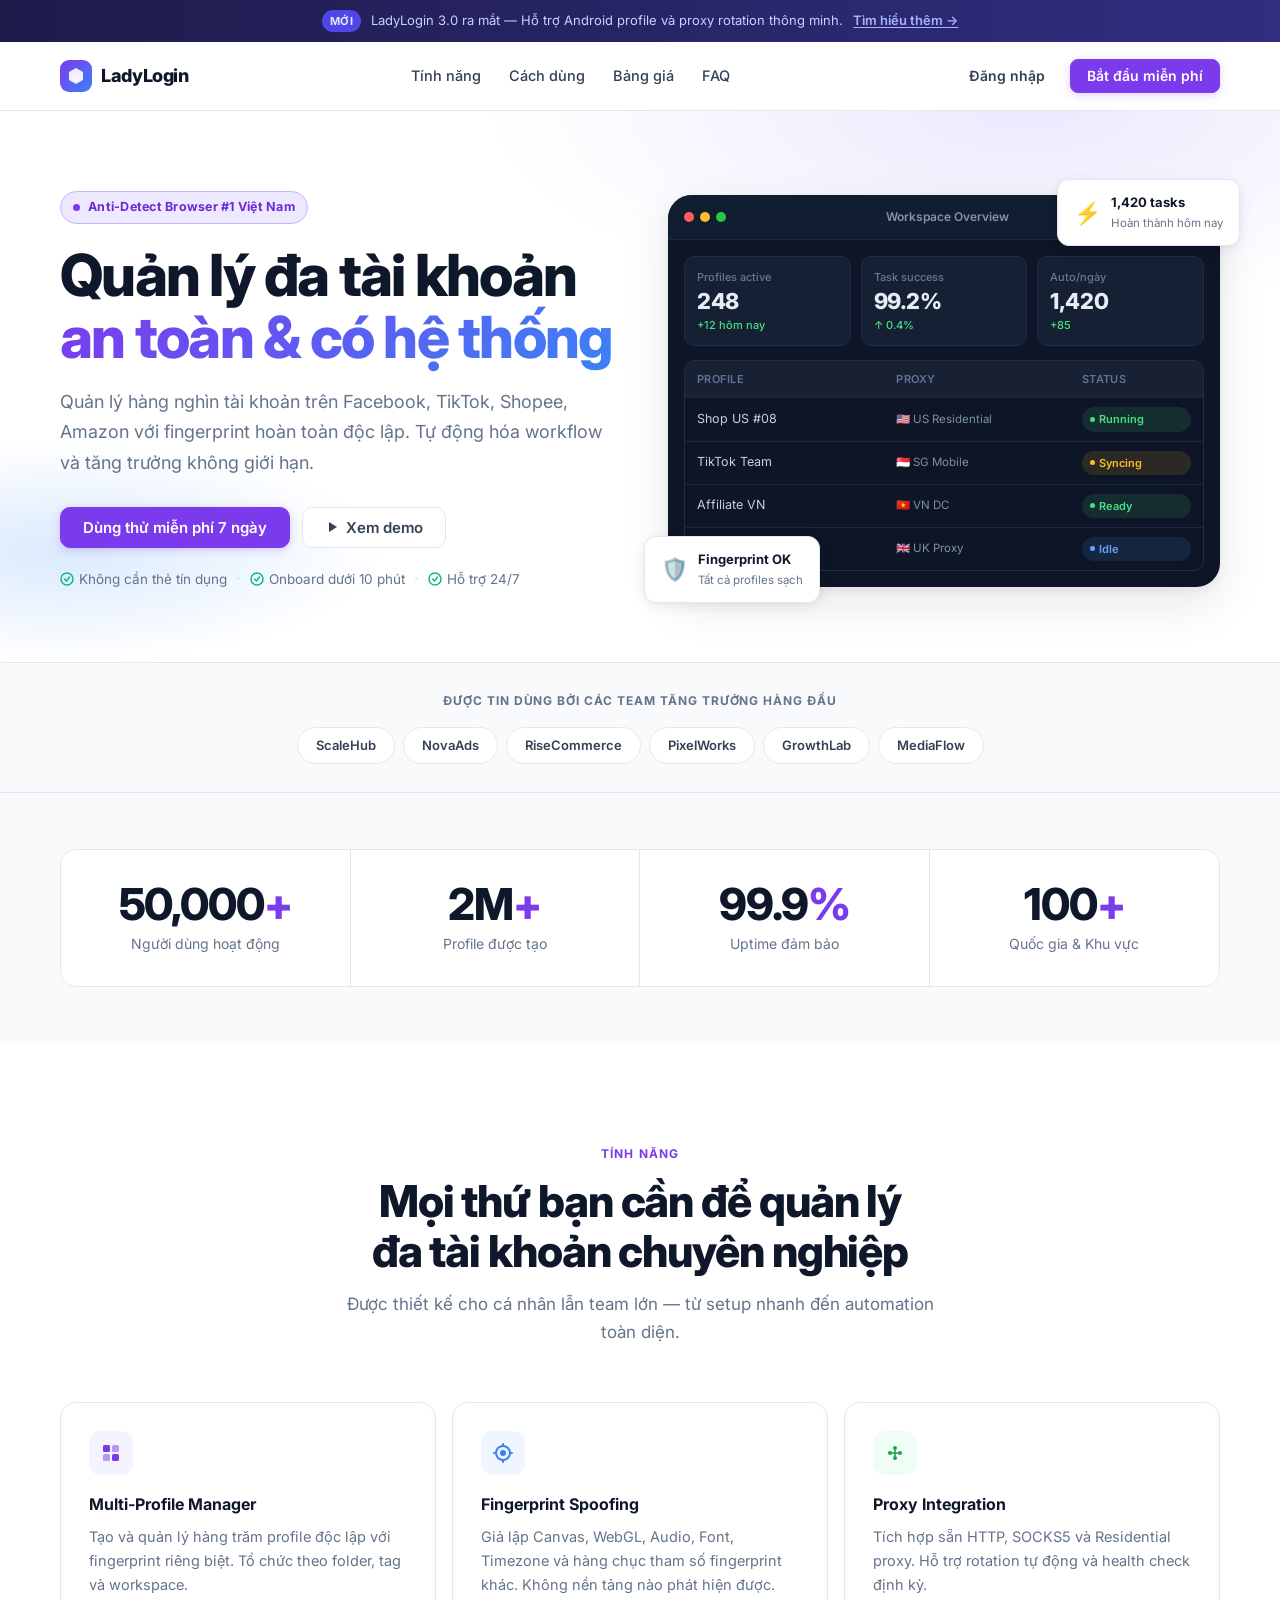
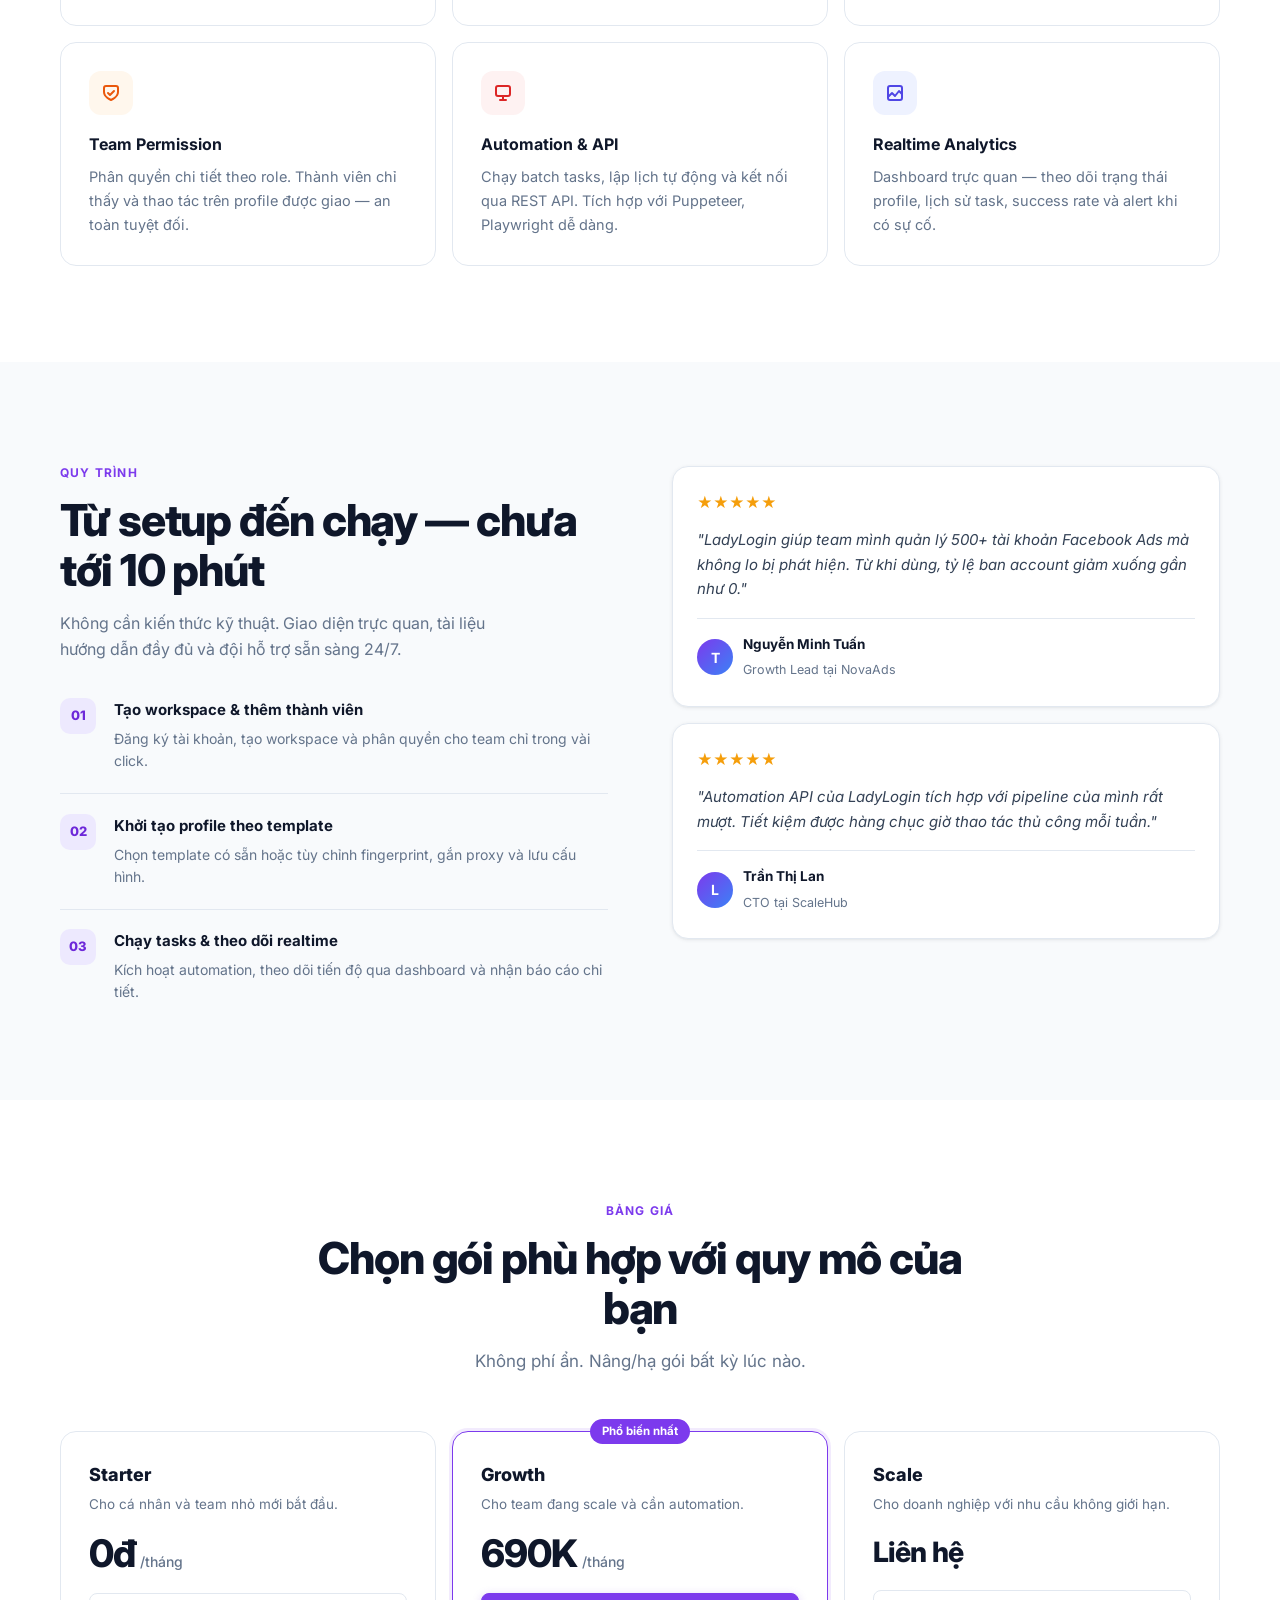
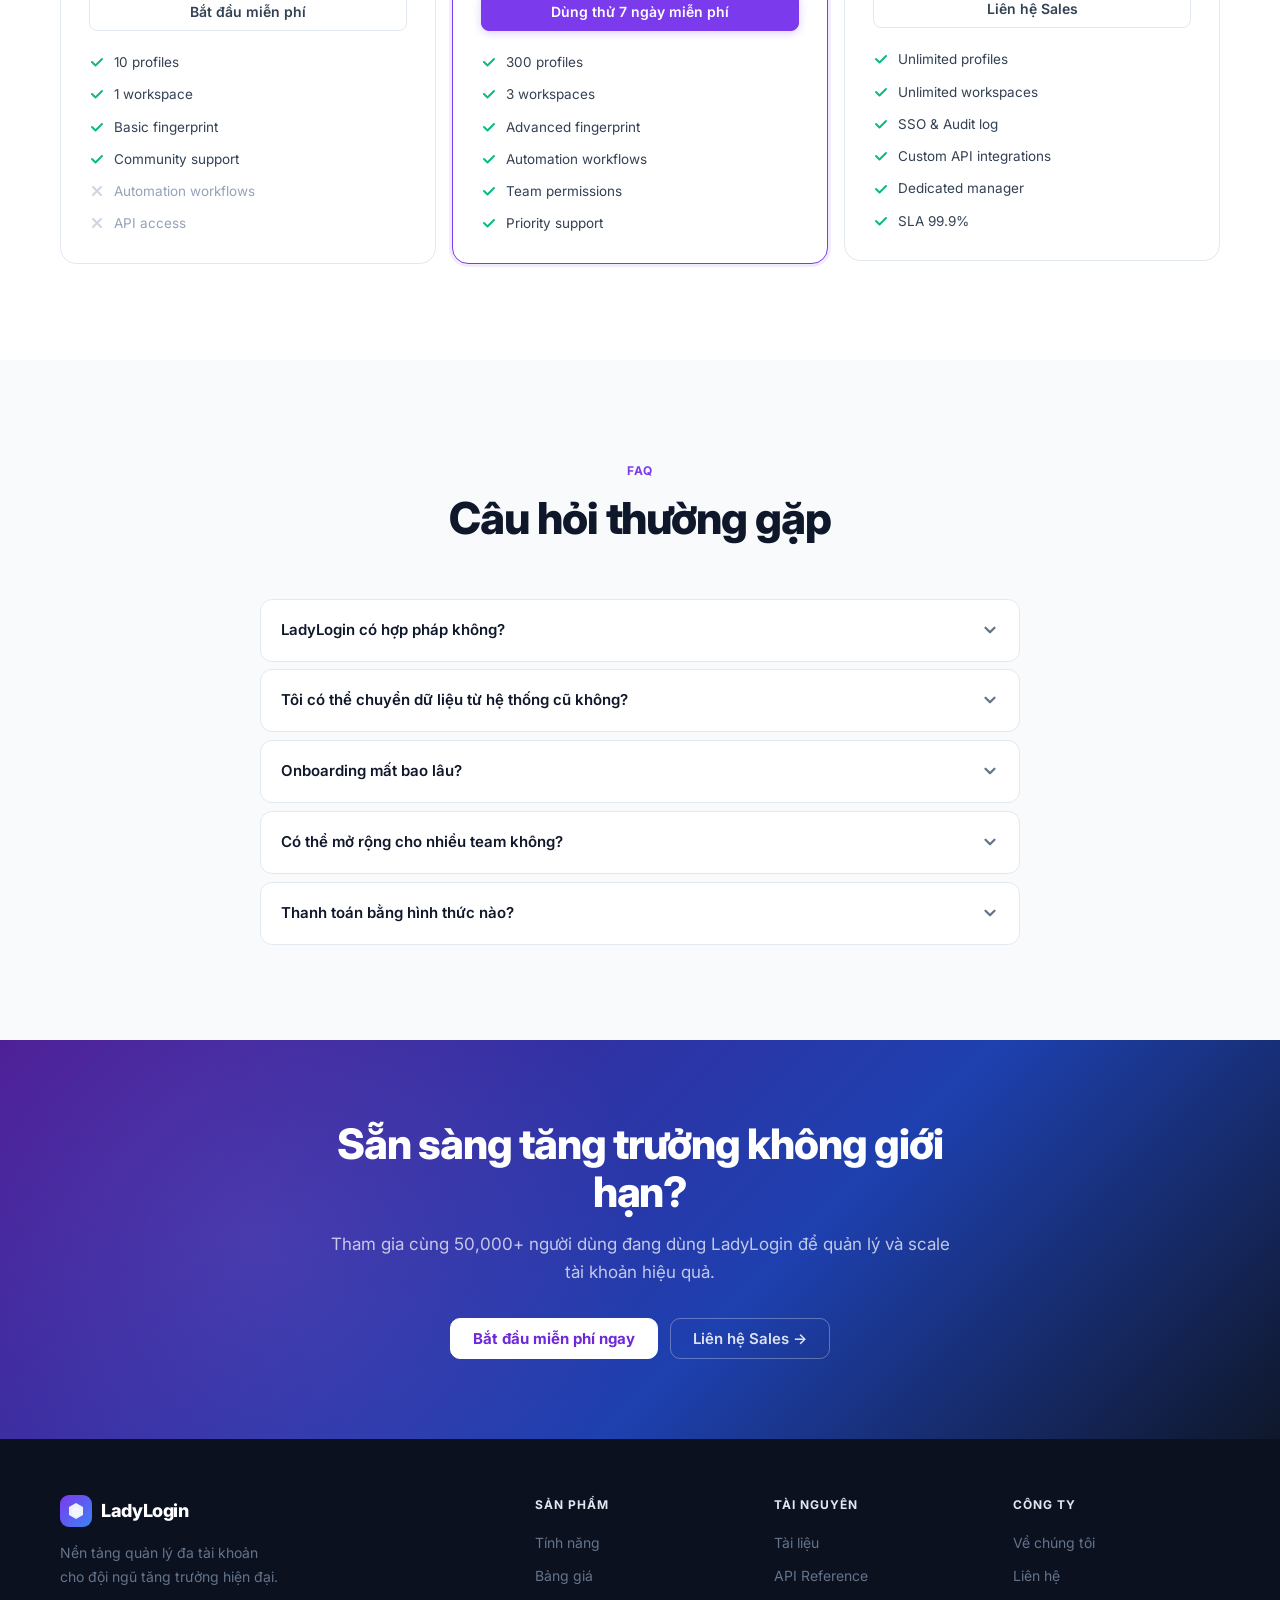
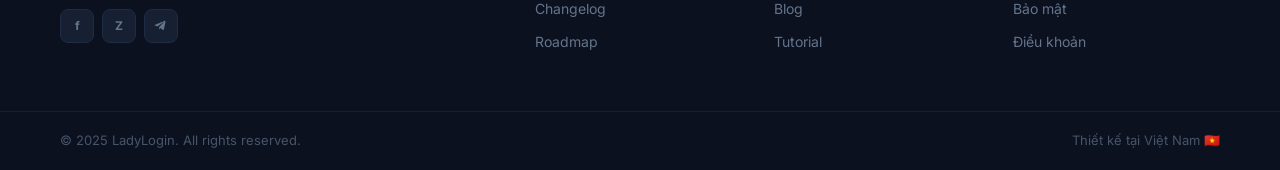
==== .vscode/index.html @ 0b327075 "first upload" ====
<!DOCTYPE html>
<html lang="vi">
<head>
  <meta charset="UTF-8">
  <meta name="viewport" content="width=device-width, initial-scale=1.0">
  <title>LadyLogin – Anti-Detect Browser #1 Việt Nam</title>
  <meta name="description" content="Quản lý hàng nghìn tài khoản trên mọi nền tảng với fingerprint độc lập. Không bị phát hiện. Không bị ban.">
  <link rel="preconnect" href="https://fonts.googleapis.com">
  <link rel="preconnect" href="https://fonts.gstatic.com" crossorigin>
  <link href="https://fonts.googleapis.com/css2?family=Inter:wght@400;500;600;700;800&display=swap" rel="stylesheet">
  <link rel="stylesheet" href="style.css">
</head>
<body>
  <a class="skip-link" href="#main"></a>

  <div class="announcement-bar">
    <span class="announcement-badge">Mới</span>
    <span>LadyLogin 3.0 ra mắt — Hỗ trợ Android profile và proxy rotation thông minh.</span>
    <a href="#">Tìm hiểu thêm →</a>
  </div>

  <header class="header">
    <div class="container nav-wrap">
      <a class="brand" href="#">
        <span class="brand-mark">
          <svg width="18" height="18" viewBox="0 0 18 18" fill="none">
            <path d="M9 1L16 5V13L9 17L2 13V5L9 1Z" fill="white" fill-opacity="0.9"/>
            <path d="M9 5L13 7.5V12.5L9 15L5 12.5V7.5L9 5Z" fill="white" fill-opacity="0.4"/>
          </svg>
        </span>
        <span class="brand-text">LadyLogin</span>
      </a>

      <button id="menuBtn" class="menu-btn" aria-label="Mở menu" aria-expanded="false">
        <svg width="20" height="20" viewBox="0 0 20 20" fill="none" stroke="currentColor" stroke-width="2" stroke-linecap="round">
          <line x1="3" y1="6" x2="17" y2="6"/>
          <line x1="3" y1="10" x2="17" y2="10"/>
          <line x1="3" y1="14" x2="17" y2="14"/>
        </svg>
      </button>

      <nav id="mainNav" class="nav">
        <a href="#features">Tính năng</a>
        <a href="#how">Cách dùng</a>
        <a href="#pricing">Bảng giá</a>
        <a href="#faq">FAQ</a>
      </nav>

      <div class="actions">
        <a class="btn btn-ghost" href="#">Đăng nhập</a>
        <a class="btn btn-primary" href="#">Bắt đầu miễn phí</a>
      </div>
    </div>
  </header>

  <main id="main">

    <!-- HERO -->
    <section class="hero">
      <div class="container hero-inner">
        <div class="hero-content">
          <div class="hero-badge">
            <span class="badge-dot"></span>
            Anti-Detect Browser #1 Việt Nam
          </div>
          <h1>Quản lý đa tài khoản <span class="gradient-text">an toàn &amp; có hệ thống</span></h1>
          <p class="hero-desc">
            Quản lý hàng nghìn tài khoản trên Facebook, TikTok, Shopee, Amazon với fingerprint hoàn toàn độc lập. Tự động hóa workflow và tăng trưởng không giới hạn.
          </p>
          <div class="hero-cta">
            <a class="btn btn-primary btn-lg" href="#">Dùng thử miễn phí 7 ngày</a>
            <a class="btn btn-outline btn-lg" href="#features">
              <svg width="14" height="14" viewBox="0 0 14 14" fill="none">
                <polygon points="4,2 12,7 4,12" fill="currentColor"/>
              </svg>
              Xem demo
            </a>
          </div>
          <div class="hero-trust">
            <div class="trust-item">
              <svg width="14" height="14" viewBox="0 0 14 14" fill="none"><circle cx="7" cy="7" r="6" stroke="#10b981" stroke-width="1.5"/><path d="M4.5 7L6.5 9L9.5 5" stroke="#10b981" stroke-width="1.5" stroke-linecap="round" stroke-linejoin="round"/></svg>
              Không cần thẻ tín dụng
            </div>
            <div class="trust-sep"></div>
            <div class="trust-item">
              <svg width="14" height="14" viewBox="0 0 14 14" fill="none"><circle cx="7" cy="7" r="6" stroke="#10b981" stroke-width="1.5"/><path d="M4.5 7L6.5 9L9.5 5" stroke="#10b981" stroke-width="1.5" stroke-linecap="round" stroke-linejoin="round"/></svg>
              Onboard dưới 10 phút
            </div>
            <div class="trust-sep"></div>
            <div class="trust-item">
              <svg width="14" height="14" viewBox="0 0 14 14" fill="none"><circle cx="7" cy="7" r="6" stroke="#10b981" stroke-width="1.5"/><path d="M4.5 7L6.5 9L9.5 5" stroke="#10b981" stroke-width="1.5" stroke-linecap="round" stroke-linejoin="round"/></svg>
              Hỗ trợ 24/7
            </div>
          </div>
        </div>

        <div class="hero-visual">
          <div class="hero-panel">
            <div class="panel-titlebar">
              <div class="panel-dots">
                <span class="dot dot-red"></span>
                <span class="dot dot-yellow"></span>
                <span class="dot dot-green"></span>
              </div>
              <div class="panel-title">Workspace Overview</div>
              <div class="panel-status"><span class="status-dot"></span> Live</div>
            </div>
            <div class="panel-body">
              <div class="kpi-row">
                <div class="kpi-card">
                  <div class="kpi-label">Profiles active</div>
                  <div class="kpi-value">248</div>
                  <div class="kpi-trend trend-up">+12 hôm nay</div>
                </div>
                <div class="kpi-card">
                  <div class="kpi-label">Task success</div>
                  <div class="kpi-value">99.2%</div>
                  <div class="kpi-trend trend-up">↑ 0.4%</div>
                </div>
                <div class="kpi-card">
                  <div class="kpi-label">Auto/ngày</div>
                  <div class="kpi-value">1,420</div>
                  <div class="kpi-trend trend-up">+85</div>
                </div>
              </div>
              <div class="panel-table">
                <div class="ptrow ptrow-head">
                  <span>Profile</span><span>Proxy</span><span>Status</span>
                </div>
                <div class="ptrow">
                  <span>Shop US #08</span>
                  <span class="proxy-tag">🇺🇸 US Residential</span>
                  <span class="status-badge status-ok">Running</span>
                </div>
                <div class="ptrow">
                  <span>TikTok Team</span>
                  <span class="proxy-tag">🇸🇬 SG Mobile</span>
                  <span class="status-badge status-warn">Syncing</span>
                </div>
                <div class="ptrow">
                  <span>Affiliate VN</span>
                  <span class="proxy-tag">🇻🇳 VN DC</span>
                  <span class="status-badge status-ok">Ready</span>
                </div>
                <div class="ptrow">
                  <span>FB Ads Pool</span>
                  <span class="proxy-tag">🇬🇧 UK Proxy</span>
                  <span class="status-badge status-idle">Idle</span>
                </div>
              </div>
            </div>
          </div>
          <div class="float-card float-card-1">
            <div class="fc-icon">🛡️</div>
            <div>
              <div class="fc-title">Fingerprint OK</div>
              <div class="fc-sub">Tất cả profiles sạch</div>
            </div>
          </div>
          <div class="float-card float-card-2">
            <div class="fc-icon">⚡</div>
            <div>
              <div class="fc-title">1,420 tasks</div>
              <div class="fc-sub">Hoàn thành hôm nay</div>
            </div>
          </div>
        </div>
      </div>
    </section>

    <!-- BRANDS -->
    <section class="brands-section">
      <div class="container">
        <p class="brands-label">Được tin dùng bởi các team tăng trưởng hàng đầu</p>
        <div class="brands-list">
          <div class="brand-item">ScaleHub</div>
          <div class="brand-item">NovaAds</div>
          <div class="brand-item">RiseCommerce</div>
          <div class="brand-item">PixelWorks</div>
          <div class="brand-item">GrowthLab</div>
          <div class="brand-item">MediaFlow</div>
        </div>
      </div>
    </section>

    <!-- STATS -->
    <section class="stats-section">
      <div class="container">
        <div class="stats-grid">
          <div class="stat-card">
            <div class="stat-number">50,000<span>+</span></div>
            <div class="stat-label">Người dùng hoạt động</div>
          </div>
          <div class="stat-card">
            <div class="stat-number">2M<span>+</span></div>
            <div class="stat-label">Profile được tạo</div>
          </div>
          <div class="stat-card">
            <div class="stat-number">99.9<span>%</span></div>
            <div class="stat-label">Uptime đảm bảo</div>
          </div>
          <div class="stat-card">
            <div class="stat-number">100<span>+</span></div>
            <div class="stat-label">Quốc gia &amp; Khu vực</div>
          </div>
        </div>
      </div>
    </section>

    <!-- FEATURES -->
    <section id="features" class="section">
      <div class="container">
        <div class="section-head">
          <div class="section-eyebrow">Tính năng</div>
          <h2>Mọi thứ bạn cần để quản lý<br>đa tài khoản chuyên nghiệp</h2>
          <p>Được thiết kế cho cá nhân lẫn team lớn — từ setup nhanh đến automation toàn diện.</p>
        </div>
        <div class="feature-grid">
          <article class="feature-card">
            <div class="feature-icon feature-icon-purple">
              <svg width="20" height="20" viewBox="0 0 20 20" fill="none"><rect x="2" y="2" width="7" height="7" rx="1.5" fill="currentColor"/><rect x="11" y="2" width="7" height="7" rx="1.5" fill="currentColor" opacity="0.5"/><rect x="2" y="11" width="7" height="7" rx="1.5" fill="currentColor" opacity="0.5"/><rect x="11" y="11" width="7" height="7" rx="1.5" fill="currentColor"/></svg>
            </div>
            <h3>Multi-Profile Manager</h3>
            <p>Tạo và quản lý hàng trăm profile độc lập với fingerprint riêng biệt. Tổ chức theo folder, tag và workspace.</p>
          </article>
          <article class="feature-card">
            <div class="feature-icon feature-icon-blue">
              <svg width="20" height="20" viewBox="0 0 20 20" fill="none"><circle cx="10" cy="10" r="7" stroke="currentColor" stroke-width="2"/><circle cx="10" cy="10" r="3" fill="currentColor"/><path d="M10 3V1M10 19V17M3 10H1M19 10H17" stroke="currentColor" stroke-width="2" stroke-linecap="round"/></svg>
            </div>
            <h3>Fingerprint Spoofing</h3>
            <p>Giả lập Canvas, WebGL, Audio, Font, Timezone và hàng chục tham số fingerprint khác. Không nền tảng nào phát hiện được.</p>
          </article>
          <article class="feature-card">
            <div class="feature-icon feature-icon-green">
              <svg width="20" height="20" viewBox="0 0 20 20" fill="none"><circle cx="10" cy="5" r="2" fill="currentColor"/><circle cx="10" cy="15" r="2" fill="currentColor"/><circle cx="5" cy="10" r="2" fill="currentColor"/><circle cx="15" cy="10" r="2" fill="currentColor"/><path d="M10 7V13M7 10H13" stroke="currentColor" stroke-width="1.5" stroke-linecap="round"/></svg>
            </div>
            <h3>Proxy Integration</h3>
            <p>Tích hợp sẵn HTTP, SOCKS5 và Residential proxy. Hỗ trợ rotation tự động và health check định kỳ.</p>
          </article>
          <article class="feature-card">
            <div class="feature-icon feature-icon-orange">
              <svg width="20" height="20" viewBox="0 0 20 20" fill="none"><path d="M5 3H15C16.1 3 17 3.9 17 5V9C17 14 10 17 10 17C10 17 3 14 3 9V5C3 3.9 3.9 3 5 3Z" stroke="currentColor" stroke-width="2" stroke-linejoin="round"/><path d="M7 10L9 12L13 8" stroke="currentColor" stroke-width="2" stroke-linecap="round" stroke-linejoin="round"/></svg>
            </div>
            <h3>Team Permission</h3>
            <p>Phân quyền chi tiết theo role. Thành viên chỉ thấy và thao tác trên profile được giao — an toàn tuyệt đối.</p>
          </article>
          <article class="feature-card">
            <div class="feature-icon feature-icon-red">
              <svg width="20" height="20" viewBox="0 0 20 20" fill="none"><rect x="3" y="3" width="14" height="10" rx="2" stroke="currentColor" stroke-width="2"/><path d="M7 17H13M10 13V17" stroke="currentColor" stroke-width="2" stroke-linecap="round"/></svg>
            </div>
            <h3>Automation &amp; API</h3>
            <p>Chạy batch tasks, lập lịch tự động và kết nối qua REST API. Tích hợp với Puppeteer, Playwright dễ dàng.</p>
          </article>
          <article class="feature-card">
            <div class="feature-icon feature-icon-indigo">
              <svg width="20" height="20" viewBox="0 0 20 20" fill="none"><path d="M3 14L7 10L10 13L14 8L17 11" stroke="currentColor" stroke-width="2" stroke-linecap="round" stroke-linejoin="round"/><rect x="3" y="3" width="14" height="14" rx="2" stroke="currentColor" stroke-width="2"/></svg>
            </div>
            <h3>Realtime Analytics</h3>
            <p>Dashboard trực quan — theo dõi trạng thái profile, lịch sử task, success rate và alert khi có sự cố.</p>
          </article>
        </div>
      </div>
    </section>

    <!-- HOW IT WORKS -->
    <section id="how" class="section section-alt">
      <div class="container how-inner">
        <div>
          <div class="section-eyebrow">Quy trình</div>
          <h2>Từ setup đến chạy — chưa tới 10 phút</h2>
          <p class="how-desc">Không cần kiến thức kỹ thuật. Giao diện trực quan, tài liệu hướng dẫn đầy đủ và đội hỗ trợ sẵn sàng 24/7.</p>
          <div class="steps-list">
            <div class="step-item">
              <div class="step-num">01</div>
              <div class="step-body">
                <h4>Tạo workspace &amp; thêm thành viên</h4>
                <p>Đăng ký tài khoản, tạo workspace và phân quyền cho team chỉ trong vài click.</p>
              </div>
            </div>
            <div class="step-item">
              <div class="step-num">02</div>
              <div class="step-body">
                <h4>Khởi tạo profile theo template</h4>
                <p>Chọn template có sẵn hoặc tùy chỉnh fingerprint, gắn proxy và lưu cấu hình.</p>
              </div>
            </div>
            <div class="step-item">
              <div class="step-num">03</div>
              <div class="step-body">
                <h4>Chạy tasks &amp; theo dõi realtime</h4>
                <p>Kích hoạt automation, theo dõi tiến độ qua dashboard và nhận báo cáo chi tiết.</p>
              </div>
            </div>
          </div>
        </div>
        <div class="how-quote-col">
          <blockquote class="testimonial">
            <div class="testimonial-stars">★★★★★</div>
            <p>"LadyLogin giúp team mình quản lý 500+ tài khoản Facebook Ads mà không lo bị phát hiện. Từ khi dùng, tỷ lệ ban account giảm xuống gần như 0."</p>
            <footer>
              <div class="testimonial-avatar">T</div>
              <div>
                <strong>Nguyễn Minh Tuấn</strong>
                <span>Growth Lead tại NovaAds</span>
              </div>
            </footer>
          </blockquote>
          <blockquote class="testimonial">
            <div class="testimonial-stars">★★★★★</div>
            <p>"Automation API của LadyLogin tích hợp với pipeline của mình rất mượt. Tiết kiệm được hàng chục giờ thao tác thủ công mỗi tuần."</p>
            <footer>
              <div class="testimonial-avatar">L</div>
              <div>
                <strong>Trần Thị Lan</strong>
                <span>CTO tại ScaleHub</span>
              </div>
            </footer>
          </blockquote>
        </div>
      </div>
    </section>

    <!-- PRICING -->
    <section id="pricing" class="section">
      <div class="container">
        <div class="section-head">
          <div class="section-eyebrow">Bảng giá</div>
          <h2>Chọn gói phù hợp với quy mô của bạn</h2>
          <p>Không phí ẩn. Nâng/hạ gói bất kỳ lúc nào.</p>
        </div>
        <div class="pricing-grid">
          <article class="pricing-card">
            <div class="pc-header">
              <h3>Starter</h3>
              <p>Cho cá nhân và team nhỏ mới bắt đầu.</p>
            </div>
            <div class="pc-price">
              <span class="price-amount">0đ</span>
              <span class="price-period">/tháng</span>
            </div>
            <a class="btn btn-outline btn-block" href="#">Bắt đầu miễn phí</a>
            <div class="pc-features">
              <div class="pc-feat"><svg class="check-icon" viewBox="0 0 16 16" fill="none"><path d="M3 8L6.5 11.5L13 5" stroke="currentColor" stroke-width="2" stroke-linecap="round" stroke-linejoin="round"/></svg>10 profiles</div>
              <div class="pc-feat"><svg class="check-icon" viewBox="0 0 16 16" fill="none"><path d="M3 8L6.5 11.5L13 5" stroke="currentColor" stroke-width="2" stroke-linecap="round" stroke-linejoin="round"/></svg>1 workspace</div>
              <div class="pc-feat"><svg class="check-icon" viewBox="0 0 16 16" fill="none"><path d="M3 8L6.5 11.5L13 5" stroke="currentColor" stroke-width="2" stroke-linecap="round" stroke-linejoin="round"/></svg>Basic fingerprint</div>
              <div class="pc-feat"><svg class="check-icon" viewBox="0 0 16 16" fill="none"><path d="M3 8L6.5 11.5L13 5" stroke="currentColor" stroke-width="2" stroke-linecap="round" stroke-linejoin="round"/></svg>Community support</div>
              <div class="pc-feat pc-feat-dim"><svg class="x-icon" viewBox="0 0 16 16" fill="none"><path d="M4 4L12 12M12 4L4 12" stroke="currentColor" stroke-width="2" stroke-linecap="round"/></svg>Automation workflows</div>
              <div class="pc-feat pc-feat-dim"><svg class="x-icon" viewBox="0 0 16 16" fill="none"><path d="M4 4L12 12M12 4L4 12" stroke="currentColor" stroke-width="2" stroke-linecap="round"/></svg>API access</div>
            </div>
          </article>

          <article class="pricing-card pricing-card-featured">
            <div class="pc-badge">Phổ biến nhất</div>
            <div class="pc-header">
              <h3>Growth</h3>
              <p>Cho team đang scale và cần automation.</p>
            </div>
            <div class="pc-price">
              <span class="price-amount">690K</span>
              <span class="price-period">/tháng</span>
            </div>
            <a class="btn btn-primary btn-block" href="#">Dùng thử 7 ngày miễn phí</a>
            <div class="pc-features">
              <div class="pc-feat"><svg class="check-icon" viewBox="0 0 16 16" fill="none"><path d="M3 8L6.5 11.5L13 5" stroke="currentColor" stroke-width="2" stroke-linecap="round" stroke-linejoin="round"/></svg>300 profiles</div>
              <div class="pc-feat"><svg class="check-icon" viewBox="0 0 16 16" fill="none"><path d="M3 8L6.5 11.5L13 5" stroke="currentColor" stroke-width="2" stroke-linecap="round" stroke-linejoin="round"/></svg>3 workspaces</div>
              <div class="pc-feat"><svg class="check-icon" viewBox="0 0 16 16" fill="none"><path d="M3 8L6.5 11.5L13 5" stroke="currentColor" stroke-width="2" stroke-linecap="round" stroke-linejoin="round"/></svg>Advanced fingerprint</div>
              <div class="pc-feat"><svg class="check-icon" viewBox="0 0 16 16" fill="none"><path d="M3 8L6.5 11.5L13 5" stroke="currentColor" stroke-width="2" stroke-linecap="round" stroke-linejoin="round"/></svg>Automation workflows</div>
              <div class="pc-feat"><svg class="check-icon" viewBox="0 0 16 16" fill="none"><path d="M3 8L6.5 11.5L13 5" stroke="currentColor" stroke-width="2" stroke-linecap="round" stroke-linejoin="round"/></svg>Team permissions</div>
              <div class="pc-feat"><svg class="check-icon" viewBox="0 0 16 16" fill="none"><path d="M3 8L6.5 11.5L13 5" stroke="currentColor" stroke-width="2" stroke-linecap="round" stroke-linejoin="round"/></svg>Priority support</div>
            </div>
          </article>

          <article class="pricing-card">
            <div class="pc-header">
              <h3>Scale</h3>
              <p>Cho doanh nghiệp với nhu cầu không giới hạn.</p>
            </div>
            <div class="pc-price">
              <span class="price-amount" style="font-size:28px;line-height:1.3">Liên hệ</span>
            </div>
            <a class="btn btn-outline btn-block" href="#">Liên hệ Sales</a>
            <div class="pc-features">
              <div class="pc-feat"><svg class="check-icon" viewBox="0 0 16 16" fill="none"><path d="M3 8L6.5 11.5L13 5" stroke="currentColor" stroke-width="2" stroke-linecap="round" stroke-linejoin="round"/></svg>Unlimited profiles</div>
              <div class="pc-feat"><svg class="check-icon" viewBox="0 0 16 16" fill="none"><path d="M3 8L6.5 11.5L13 5" stroke="currentColor" stroke-width="2" stroke-linecap="round" stroke-linejoin="round"/></svg>Unlimited workspaces</div>
              <div class="pc-feat"><svg class="check-icon" viewBox="0 0 16 16" fill="none"><path d="M3 8L6.5 11.5L13 5" stroke="currentColor" stroke-width="2" stroke-linecap="round" stroke-linejoin="round"/></svg>SSO &amp; Audit log</div>
              <div class="pc-feat"><svg class="check-icon" viewBox="0 0 16 16" fill="none"><path d="M3 8L6.5 11.5L13 5" stroke="currentColor" stroke-width="2" stroke-linecap="round" stroke-linejoin="round"/></svg>Custom API integrations</div>
              <div class="pc-feat"><svg class="check-icon" viewBox="0 0 16 16" fill="none"><path d="M3 8L6.5 11.5L13 5" stroke="currentColor" stroke-width="2" stroke-linecap="round" stroke-linejoin="round"/></svg>Dedicated manager</div>
              <div class="pc-feat"><svg class="check-icon" viewBox="0 0 16 16" fill="none"><path d="M3 8L6.5 11.5L13 5" stroke="currentColor" stroke-width="2" stroke-linecap="round" stroke-linejoin="round"/></svg>SLA 99.9%</div>
            </div>
          </article>
        </div>
      </div>
    </section>

    <!-- FAQ -->
    <section id="faq" class="section section-alt">
      <div class="container">
        <div class="section-head">
          <div class="section-eyebrow">FAQ</div>
          <h2>Câu hỏi thường gặp</h2>
        </div>
        <div class="faq-list">
          <details>
            <summary>
              <span>LadyLogin có hợp pháp không?</span>
              <svg class="chevron" viewBox="0 0 16 16" fill="none"><path d="M4 6L8 10L12 6" stroke="currentColor" stroke-width="2" stroke-linecap="round" stroke-linejoin="round"/></svg>
            </summary>
            <div class="faq-answer"><p>Có. LadyLogin là công cụ bảo vệ quyền riêng tư hợp pháp, tương tự như VPN hay proxy. Việc sử dụng phụ thuộc vào mục đích của người dùng và điều khoản của từng nền tảng.</p></div>
          </details>
          <details>
            <summary>
              <span>Tôi có thể chuyển dữ liệu từ hệ thống cũ không?</span>
              <svg class="chevron" viewBox="0 0 16 16" fill="none"><path d="M4 6L8 10L12 6" stroke="currentColor" stroke-width="2" stroke-linecap="round" stroke-linejoin="round"/></svg>
            </summary>
            <div class="faq-answer"><p>Có. Đội ngũ hỗ trợ sẽ migration theo checklist chuẩn, đảm bảo downtime tối thiểu. Hỗ trợ import từ Multilogin, GoLogin, AdsPower và các tool phổ biến.</p></div>
          </details>
          <details>
            <summary>
              <span>Onboarding mất bao lâu?</span>
              <svg class="chevron" viewBox="0 0 16 16" fill="none"><path d="M4 6L8 10L12 6" stroke="currentColor" stroke-width="2" stroke-linecap="round" stroke-linejoin="round"/></svg>
            </summary>
            <div class="faq-answer"><p>Phần lớn người dùng hoàn thành setup trong dưới 10 phút. Tài liệu hướng dẫn chi tiết và video tutorial sẵn có. Team hỗ trợ hỗ trợ 1:1 nếu cần.</p></div>
          </details>
          <details>
            <summary>
              <span>Có thể mở rộng cho nhiều team không?</span>
              <svg class="chevron" viewBox="0 0 16 16" fill="none"><path d="M4 6L8 10L12 6" stroke="currentColor" stroke-width="2" stroke-linecap="round" stroke-linejoin="round"/></svg>
            </summary>
            <div class="faq-answer"><p>Hoàn toàn có thể. Bạn tạo nhiều workspace, phân quyền role (Admin, Member, Viewer) và theo dõi hoạt động từng team riêng biệt.</p></div>
          </details>
          <details>
            <summary>
              <span>Thanh toán bằng hình thức nào?</span>
              <svg class="chevron" viewBox="0 0 16 16" fill="none"><path d="M4 6L8 10L12 6" stroke="currentColor" stroke-width="2" stroke-linecap="round" stroke-linejoin="round"/></svg>
            </summary>
            <div class="faq-answer"><p>Chấp nhận chuyển khoản ngân hàng, MoMo, ZaloPay, thẻ quốc tế Visa/Mastercard và USDT. Xuất hóa đơn VAT theo yêu cầu.</p></div>
          </details>
        </div>
      </div>
    </section>

    <!-- CTA BANNER -->
    <section class="cta-section">
      <div class="container">
        <div class="cta-inner">
          <h2>Sẵn sàng tăng trưởng không giới hạn?</h2>
          <p>Tham gia cùng 50,000+ người dùng đang dùng LadyLogin để quản lý và scale tài khoản hiệu quả.</p>
          <div class="cta-buttons">
            <a class="btn btn-white btn-lg" href="#">Bắt đầu miễn phí ngay</a>
            <a class="btn btn-ghost-white btn-lg" href="#">Liên hệ Sales →</a>
          </div>
        </div>
      </div>
    </section>

  </main>

  <footer class="footer">
    <div class="container footer-inner">
      <div class="footer-brand">
        <a class="brand" href="#">
          <span class="brand-mark">
            <svg width="18" height="18" viewBox="0 0 18 18" fill="none">
              <path d="M9 1L16 5V13L9 17L2 13V5L9 1Z" fill="white" fill-opacity="0.9"/>
              <path d="M9 5L13 7.5V12.5L9 15L5 12.5V7.5L9 5Z" fill="white" fill-opacity="0.4"/>
            </svg>
          </span>
          <span class="brand-text">LadyLogin</span>
        </a>
        <p>Nền tảng quản lý đa tài khoản<br>cho đội ngũ tăng trưởng hiện đại.</p>
        <div class="footer-socials">
          <a href="#" class="social-link" aria-label="Facebook">f</a>
          <a href="#" class="social-link" aria-label="Zalo">Z</a>
          <a href="#" class="social-link" aria-label="Telegram">
            <svg width="14" height="14" viewBox="0 0 14 14" fill="currentColor"><path d="M1 6.5L3.3 7.4L9.4 3.2C9.6 3.1 9.7 3.3 9.6 3.4L5.2 8L5 10.5L6.5 9L9 11C9.3 11.2 9.7 11.1 9.8 10.7L11.5 2.8C11.6 2.2 11 1.7 10.5 1.9L1 5.8C0.6 6 0.6 6.5 1 6.5Z"/></svg>
          </a>
        </div>
      </div>
      <div class="footer-nav">
        <div class="footer-col">
          <h4>Sản phẩm</h4>
          <a href="#">Tính năng</a>
          <a href="#">Bảng giá</a>
          <a href="#">Changelog</a>
          <a href="#">Roadmap</a>
        </div>
        <div class="footer-col">
          <h4>Tài nguyên</h4>
          <a href="#">Tài liệu</a>
          <a href="#">API Reference</a>
          <a href="#">Blog</a>
          <a href="#">Tutorial</a>
        </div>
        <div class="footer-col">
          <h4>Công ty</h4>
          <a href="#">Về chúng tôi</a>
          <a href="#">Liên hệ</a>
          <a href="#">Bảo mật</a>
          <a href="#">Điều khoản</a>
        </div>
      </div>
    </div>
    <div class="footer-bottom">
      <div class="container">
        <p>© 2025 LadyLogin. All rights reserved.</p>
        <p>Thiết kế tại Việt Nam 🇻🇳</p>
      </div>
    </div>
  </footer>

  <script>
    const menuBtn = document.getElementById("menuBtn");
    const mainNav = document.getElementById("mainNav");
    menuBtn.addEventListener("click", () => {
      const open = mainNav.classList.toggle("open");
      menuBtn.setAttribute("aria-expanded", open);
    });
    mainNav.querySelectorAll("a").forEach(a => {
      a.addEventListener("click", () => {
        mainNav.classList.remove("open");
        menuBtn.setAttribute("aria-expanded", "false");
      });
    });

    // Scroll reveal
    const revealEls = document.querySelectorAll(
      ".hero-content, .hero-visual, .brands-section .container, .stats-grid, .section-head, .feature-card, .pricing-card, .step-item, .testimonial, details, .cta-inner, .footer-inner"
    );
    const io = new IntersectionObserver((entries) => {
      entries.forEach(e => { if (e.isIntersecting) { e.target.classList.add("in-view"); io.unobserve(e.target); } });
    }, { threshold: 0.1, rootMargin: "0px 0px -30px 0px" });
    revealEls.forEach(el => io.observe(el));

    // FAQ smooth open/close
    document.querySelectorAll("details").forEach(detail => {
      const answer = detail.querySelector(".faq-answer");
      detail.addEventListener("toggle", () => {
        answer.style.maxHeight = detail.open ? answer.scrollHeight + "px" : "0";
      });
    });
  </script>
</body>
</html>
---- .vscode/style.css ----
:root {
  --bg: #ffffff;
  --bg-soft: #f8fafc;
  --bg-muted: #f1f5f9;
  --text: #0f172a;
  --text-2: #334155;
  --muted: #64748b;
  --line: #e2e8f0;
  --brand: #7c3aed;
  --brand-soft: #f5f3ff;
  --brand-muted: #ede9fe;
  --brand-dark: #6d28d9;
  --success: #10b981;
  --shadow-sm: 0 1px 4px rgba(15,23,42,.07), 0 1px 2px rgba(15,23,42,.04);
  --shadow: 0 4px 16px rgba(15,23,42,.08), 0 1px 4px rgba(15,23,42,.04);
  --shadow-lg: 0 16px 48px rgba(15,23,42,.10), 0 4px 12px rgba(15,23,42,.06);
  --radius-sm: 8px;
  --radius: 12px;
  --radius-lg: 16px;
  --radius-xl: 24px;
  --section-pad: 96px 0;
}

*,*::before,*::after { box-sizing: border-box; margin: 0; padding: 0; }
html { scroll-behavior: smooth; }
body {
  font-family: "Inter", -apple-system, BlinkMacSystemFont, "Segoe UI", sans-serif;
  color: var(--text);
  background: #fff;
  line-height: 1.65;
  -webkit-font-smoothing: antialiased;
}

/* Subtle ambient background orbs */
body::before,
body::after {
  content: "";
  position: fixed;
  border-radius: 50%;
  filter: blur(80px);
  pointer-events: none;
  z-index: -1;
  animation: orbDrift 18s ease-in-out infinite;
}
body::before {
  width: 600px; height: 600px;
  background: radial-gradient(circle, rgba(124,58,237,.07) 0%, transparent 70%);
  top: -100px; right: -100px;
}
body::after {
  width: 500px; height: 500px;
  background: radial-gradient(circle, rgba(59,130,246,.06) 0%, transparent 70%);
  bottom: 10%; left: -120px;
  animation-delay: -9s;
}
@keyframes orbDrift {
  0%,100% { transform: translate(0, 0) scale(1); }
  33%      { transform: translate(30px, 40px) scale(1.08); }
  66%      { transform: translate(-20px, 20px) scale(.95); }
}
a { color: inherit; text-decoration: none; }
img, svg { display: block; }

.container { width: min(1160px, calc(100% - 48px)); margin: 0 auto; }

.skip-link {
  position: absolute; left: -9999px; top: 8px; z-index: 9999;
  background: var(--brand); color: #fff; padding: 8px 14px;
  border-radius: var(--radius-sm); font-size: 14px; font-weight: 600;
}
.skip-link:focus { left: 12px; }

/* ANNOUNCEMENT BAR */
.announcement-bar {
  background: linear-gradient(90deg, #1e1b4b, #312e81);
  color: #c7d2fe; text-align: center; font-size: 13px;
  padding: 10px 16px; display: flex; align-items: center;
  justify-content: center; gap: 10px; flex-wrap: wrap;
}
.announcement-bar a { color: #a5b4fc; font-weight: 600; text-decoration: underline; text-underline-offset: 2px; }
.announcement-bar a:hover { color: #fff; }
.announcement-badge {
  background: #4f46e5; color: #e0e7ff; font-size: 11px; font-weight: 700;
  padding: 2px 8px; border-radius: 999px; text-transform: uppercase; letter-spacing: .05em;
}

/* HEADER */
.header {
  position: sticky; top: 0; z-index: 100;
  background: rgba(255,255,255,.92);
  backdrop-filter: blur(12px); -webkit-backdrop-filter: blur(12px);
  border-bottom: 1px solid var(--line);
}
.nav-wrap {
  height: 68px; display: flex; align-items: center;
  justify-content: space-between; gap: 16px;
}
.brand {
  display: inline-flex; align-items: center; gap: 9px;
  font-weight: 800; font-size: 18px; letter-spacing: -.02em; color: var(--text);
}
.brand-mark {
  width: 32px; height: 32px; border-radius: 9px;
  background: linear-gradient(135deg, var(--brand), #3b82f6);
  display: grid; place-items: center; flex-shrink: 0;
}
.nav { display: flex; align-items: center; gap: 2px; }
.nav a {
  position: relative;
  color: var(--text-2); font-weight: 500; font-size: 14.5px;
  padding: 7px 13px; border-radius: var(--radius-sm);
  transition: color .2s, transform .2s;
  overflow: hidden;
  isolation: isolate;
}
.nav a::before {
  content: "";
  position: absolute;
  inset: 0;
  background: linear-gradient(135deg, var(--brand-muted), #dbeafe);
  border-radius: var(--radius-sm);
  opacity: 0;
  transform: scale(.7);
  transition: opacity .22s ease, transform .22s cubic-bezier(.34,1.56,.64,1);
  z-index: -1;
}
.nav a::after {
  content: "";
  position: absolute;
  bottom: 5px; left: 13px; right: 13px;
  height: 2px;
  border-radius: 99px;
  background: linear-gradient(90deg, var(--brand), #3b82f6);
  transform: scaleX(0);
  transform-origin: left;
  transition: transform .24s cubic-bezier(.34,1.56,.64,1);
}
.nav a:hover {
  color: var(--brand-dark);
  transform: translateY(-1px);
}
.nav a:hover::before { opacity: 1; transform: scale(1); }
.nav a:hover::after  { transform: scaleX(1); }
.nav a span { position: relative; z-index: 1; }
.actions { display: flex; align-items: center; gap: 8px; }
.menu-btn {
  display: none; border: none; background: transparent; cursor: pointer;
  color: var(--text-2); padding: 6px; border-radius: var(--radius-sm); transition: background .15s;
}
.menu-btn:hover { background: var(--bg-muted); }

/* BUTTONS */
.btn {
  display: inline-flex; align-items: center; justify-content: center; gap: 7px;
  border-radius: var(--radius-sm); border: 1.5px solid transparent;
  padding: 9px 16px; font-size: 14px; font-weight: 600; line-height: 1;
  cursor: pointer; white-space: nowrap;
  transition: transform .15s ease, box-shadow .15s ease, background .15s ease, border-color .15s ease;
}
.btn:hover { transform: translateY(-1px); }
.btn:active { transform: translateY(0); }
.btn-primary {
  background: var(--brand); color: #fff; border-color: var(--brand);
  box-shadow: 0 2px 8px rgba(124,58,237,.25);
}
.btn-primary:hover {
  background: var(--brand-dark); border-color: var(--brand-dark);
  box-shadow: 0 4px 16px rgba(124,58,237,.35);
}
.btn-outline { background: var(--bg); color: var(--text-2); border-color: var(--line); }
.btn-outline:hover { border-color: var(--brand); color: var(--brand-dark); background: var(--brand-soft); }
.btn-ghost { background: transparent; color: var(--text-2); border-color: transparent; }
.btn-ghost:hover { background: var(--bg-muted); color: var(--text); }
.btn-white { background: #fff; color: var(--brand-dark); border-color: #fff; font-weight: 700; }
.btn-white:hover { background: #f3e8ff; box-shadow: 0 4px 16px rgba(0,0,0,.15); }
.btn-ghost-white {
  background: transparent; color: rgba(255,255,255,.85); border-color: rgba(255,255,255,.3);
}
.btn-ghost-white:hover { background: rgba(255,255,255,.12); color: #fff; border-color: rgba(255,255,255,.5); }
.btn-lg { padding: 12px 22px; font-size: 15px; border-radius: 10px; }
.btn-block { width: 100%; justify-content: center; padding-top: 11px; padding-bottom: 11px; }

/* HERO */
.hero {
  padding: 80px 0 72px;
  background:
    radial-gradient(ellipse 70% 60% at 80% 0%, #ede9fe 0%, transparent 60%),
    radial-gradient(ellipse 50% 40% at 5% 80%, #dbeafe 0%, transparent 50%),
    var(--bg);
  overflow: hidden;
}
.hero-inner { display: grid; grid-template-columns: 1fr 1fr; gap: 56px; align-items: center; }
.hero-badge {
  display: inline-flex; align-items: center; gap: 8px;
  background: var(--brand-muted); color: var(--brand-dark);
  font-size: 12.5px; font-weight: 700; padding: 5px 12px; border-radius: 999px;
  margin-bottom: 20px; border: 1px solid #c4b5fd; letter-spacing: .02em;
}
.badge-dot {
  width: 7px; height: 7px; border-radius: 50%; background: var(--brand);
  animation: badgePulse 1.8s ease infinite;
}
@keyframes badgePulse {
  0%,100% { opacity: 1; transform: scale(1); }
  50% { opacity: .6; transform: scale(.85); }
}
h1 {
  font-size: clamp(36px, 5vw, 58px);
  line-height: 1.08; letter-spacing: -.03em; font-weight: 800; margin-bottom: 18px;
}
.gradient-text {
  background: linear-gradient(135deg, var(--brand), #3b82f6);
  -webkit-background-clip: text; -webkit-text-fill-color: transparent; background-clip: text;
}
.hero-desc { font-size: 18px; color: var(--muted); max-width: 52ch; line-height: 1.7; }
.hero-cta { margin-top: 28px; display: flex; gap: 12px; flex-wrap: wrap; }
.hero-trust {
  margin-top: 20px; display: flex; align-items: center; gap: 10px;
  font-size: 13.5px; color: var(--muted); flex-wrap: wrap;
}
.trust-item { display: flex; align-items: center; gap: 5px; }
.trust-sep { width: 3px; height: 3px; border-radius: 50%; background: var(--line); }

/* Hero panel */
.hero-visual { position: relative; }
.hero-panel {
  background: #0d1526; border-radius: var(--radius-xl); overflow: hidden;
  box-shadow: var(--shadow-lg), 0 0 0 1px rgba(255,255,255,.05);
}
.panel-titlebar {
  display: flex; align-items: center; gap: 10px;
  background: #111d30; padding: 12px 16px;
  border-bottom: 1px solid rgba(255,255,255,.05);
}
.panel-dots { display: flex; gap: 6px; }
.dot { width: 10px; height: 10px; border-radius: 50%; }
.dot-red { background: #ff5f57; }
.dot-yellow { background: #febc2e; }
.dot-green { background: #28c840; }
.panel-title { color: #8892a4; font-size: 12px; font-weight: 600; margin: 0 auto; }
.panel-status { display: flex; align-items: center; gap: 5px; font-size: 11.5px; color: #4ade80; font-weight: 600; }
.status-dot { width: 6px; height: 6px; border-radius: 50%; background: #4ade80; animation: badgePulse 2s ease infinite; }
.panel-body { padding: 16px; }
.kpi-row { display: grid; grid-template-columns: repeat(3,1fr); gap: 10px; margin-bottom: 14px; }
.kpi-card { background: #162035; border: 1px solid #1e2e4a; border-radius: 10px; padding: 11px 12px; }
.kpi-label { font-size: 11px; color: #617a99; font-weight: 500; margin-bottom: 3px; }
.kpi-value { font-size: 22px; font-weight: 800; color: #e8edf5; line-height: 1.1; letter-spacing: -.02em; }
.kpi-trend { font-size: 11px; margin-top: 3px; font-weight: 500; }
.trend-up { color: #4ade80; }
.panel-table { border: 1px solid #1e2e4a; border-radius: 10px; overflow: hidden; }
.ptrow {
  display: grid; grid-template-columns: 1.4fr 1.3fr .8fr;
  gap: 8px; padding: 9px 12px; font-size: 12.5px; color: #c5d0df;
  border-bottom: 1px solid #1a2840; align-items: center;
}
.ptrow:last-child { border-bottom: 0; }
.ptrow-head {
  background: #182033; color: #5d7498;
  font-weight: 600; font-size: 11px; text-transform: uppercase; letter-spacing: .04em;
}
.proxy-tag { font-size: 11.5px; color: #7a90ab; }
.status-badge {
  display: inline-flex; align-items: center; gap: 4px;
  font-size: 11px; font-weight: 600; padding: 3px 8px; border-radius: 999px;
}
.status-badge::before { content: ""; width: 5px; height: 5px; border-radius: 50%; background: currentColor; }
.status-ok   { color: #4ade80; background: rgba(74,222,128,.12); }
.status-warn { color: #fbbf24; background: rgba(251,191,36,.12); }
.status-idle { color: #60a5fa; background: rgba(96,165,250,.12); }

/* Floating cards */
.float-card {
  position: absolute; display: flex; align-items: center; gap: 10px;
  background: #fff; border: 1px solid var(--line); border-radius: var(--radius);
  padding: 12px 16px; box-shadow: var(--shadow);
}
.float-card-1 { bottom: -16px; left: -24px; animation: floatY 3s ease-in-out infinite; }
.float-card-2 { top: -16px; right: -20px; animation: floatY 3s ease-in-out infinite 1.2s; }
@keyframes floatY { 0%,100% { transform: translateY(0); } 50% { transform: translateY(-6px); } }
.fc-icon { font-size: 22px; }
.fc-title { font-size: 13px; font-weight: 700; color: var(--text); }
.fc-sub { font-size: 11.5px; color: var(--muted); margin-top: 1px; }

/* BRANDS */
.brands-section {
  border-top: 1px solid var(--line); border-bottom: 1px solid var(--line);
  padding: 28px 0; background: var(--bg-soft);
}
.brands-label {
  font-size: 12px; font-weight: 700; color: var(--muted);
  text-align: center; text-transform: uppercase; letter-spacing: .08em; margin-bottom: 16px;
}
.brands-list { display: flex; justify-content: center; gap: 8px; flex-wrap: wrap; }
.brand-item {
  background: var(--bg); border: 1px solid var(--line); border-radius: 999px;
  padding: 7px 18px; font-size: 13px; font-weight: 600; color: var(--text-2);
  transition: border-color .2s, color .2s, transform .2s;
}
.brand-item:hover { border-color: #c4b5fd; color: var(--brand-dark); transform: translateY(-2px); }

/* STATS */
.stats-section { padding: 56px 0; background: var(--bg-soft); }
.stats-grid {
  display: grid; grid-template-columns: repeat(4,1fr);
  border: 1px solid var(--line); border-radius: var(--radius-lg);
  overflow: hidden; background: var(--bg);
}
.stat-card {
  padding: 32px 24px; text-align: center;
  border-right: 1px solid var(--line); transition: background .2s;
}
.stat-card:last-child { border-right: 0; }
.stat-card:hover { background: var(--brand-soft); }
.stat-number { font-size: clamp(30px,4vw,44px); font-weight: 800; letter-spacing: -.025em; line-height: 1; }
.stat-number span { color: var(--brand); }
.stat-label { margin-top: 8px; font-size: 14px; color: var(--muted); line-height: 1.4; }

/* SECTIONS */
.section { padding: var(--section-pad); }
.section-alt { background: var(--bg-soft); }
.section-head { text-align: center; max-width: 720px; margin: 0 auto 56px; }
.section-eyebrow {
  display: inline-block; font-size: 12px; font-weight: 700;
  text-transform: uppercase; letter-spacing: .1em; color: var(--brand); margin-bottom: 12px;
}
h2 {
  font-size: clamp(28px,4vw,44px); line-height: 1.14;
  letter-spacing: -.025em; font-weight: 800; margin-bottom: 14px;
}
.section-head p { font-size: 17px; color: var(--muted); max-width: 56ch; margin: 0 auto; }

/* FEATURES */
.feature-grid { display: grid; grid-template-columns: repeat(3,1fr); gap: 16px; }
.feature-card {
  background: var(--bg); border: 1px solid var(--line);
  border-radius: var(--radius-lg); padding: 28px;
  transition: border-color .2s, box-shadow .2s, transform .2s;
}
.feature-card:hover { border-color: #c4b5fd; box-shadow: var(--shadow); transform: translateY(-3px); }
.feature-icon {
  width: 44px; height: 44px; border-radius: 12px;
  display: grid; place-items: center; margin-bottom: 16px;
}
.feature-icon-purple { background: #f5f3ff; color: var(--brand); }
.feature-icon-blue   { background: #eff6ff; color: #3b82f6; }
.feature-icon-green  { background: #f0fdf4; color: #16a34a; }
.feature-icon-orange { background: #fff7ed; color: #ea580c; }
.feature-icon-red    { background: #fef2f2; color: #dc2626; }
.feature-icon-indigo { background: #eef2ff; color: #4f46e5; }
.feature-card h3 { font-size: 16px; font-weight: 700; margin-bottom: 8px; color: var(--text); }
.feature-card p  { font-size: 14.5px; color: var(--muted); line-height: 1.65; }

/* HOW IT WORKS */
.how-inner { display: grid; grid-template-columns: 1fr 1fr; gap: 64px; align-items: start; }
.how-desc { font-size: 16px; color: var(--muted); margin-top: 12px; margin-bottom: 36px; max-width: 46ch; }
.steps-list { display: grid; gap: 0; }
.step-item { display: flex; gap: 18px; padding: 20px 0; border-bottom: 1px solid var(--line); }
.step-item:first-child { padding-top: 0; }
.step-item:last-child  { border-bottom: 0; padding-bottom: 0; }
.step-num {
  flex-shrink: 0; width: 36px; height: 36px; border-radius: 10px;
  background: var(--brand-muted); color: var(--brand-dark);
  font-size: 13px; font-weight: 800; display: grid; place-items: center;
}
.step-body h4 { font-size: 15px; font-weight: 700; margin-bottom: 5px; color: var(--text); }
.step-body p  { font-size: 14px; color: var(--muted); line-height: 1.6; }
.how-quote-col { display: grid; gap: 16px; padding-top: 8px; }
.testimonial {
  background: var(--bg); border: 1px solid var(--line);
  border-radius: var(--radius-lg); padding: 24px; box-shadow: var(--shadow-sm);
}
.testimonial-stars { color: #f59e0b; font-size: 15px; margin-bottom: 12px; }
.testimonial > p { font-size: 15px; color: var(--text-2); line-height: 1.65; font-style: italic; }
.testimonial footer {
  display: flex; align-items: center; gap: 10px;
  margin-top: 16px; padding-top: 14px; border-top: 1px solid var(--line);
}
.testimonial-avatar {
  width: 36px; height: 36px; border-radius: 50%;
  background: linear-gradient(135deg, var(--brand), #3b82f6);
  color: #fff; font-weight: 700; font-size: 14px;
  display: grid; place-items: center; flex-shrink: 0;
}
.testimonial footer strong { display: block; font-size: 13.5px; font-weight: 700; color: var(--text); }
.testimonial footer span  { font-size: 12.5px; color: var(--muted); }

/* PRICING */
.pricing-grid { display: grid; grid-template-columns: repeat(3,1fr); gap: 16px; align-items: start; }
.pricing-card {
  background: var(--bg); border: 1.5px solid var(--line);
  border-radius: var(--radius-lg); padding: 28px; position: relative;
  transition: border-color .2s, box-shadow .2s;
}
.pricing-card-featured { border-color: var(--brand); box-shadow: 0 0 0 3px rgba(124,58,237,.1); }
.pc-badge {
  position: absolute; top: -13px; left: 50%; transform: translateX(-50%);
  background: var(--brand); color: #fff;
  font-size: 11.5px; font-weight: 700; padding: 3px 12px; border-radius: 999px; white-space: nowrap;
}
.pc-header h3 { font-size: 18px; font-weight: 800; color: var(--text); margin-bottom: 4px; }
.pc-header > p { font-size: 13.5px; color: var(--muted); line-height: 1.5; }
.pc-price { display: flex; align-items: baseline; gap: 5px; margin: 20px 0; }
.price-amount { font-size: 38px; font-weight: 800; letter-spacing: -.025em; color: var(--text); line-height: 1; }
.price-period { font-size: 14px; color: var(--muted); font-weight: 500; }
.pc-features { margin-top: 20px; display: grid; gap: 10px; }
.pc-feat { display: flex; align-items: center; gap: 9px; font-size: 13.5px; color: var(--text-2); }
.pc-feat-dim { color: #94a3b8; }
.check-icon { width: 16px; height: 16px; flex-shrink: 0; color: var(--success); }
.x-icon { width: 16px; height: 16px; flex-shrink: 0; color: #cbd5e1; }

/* FAQ */
.faq-list { max-width: 760px; margin: 0 auto; display: grid; gap: 8px; }
details {
  background: var(--bg); border: 1px solid var(--line);
  border-radius: var(--radius); overflow: hidden; transition: border-color .2s;
}
details[open] { border-color: #c4b5fd; }
details summary {
  display: flex; justify-content: space-between; align-items: center; gap: 12px;
  padding: 18px 20px; font-weight: 600; font-size: 15px;
  cursor: pointer; list-style: none; color: var(--text); transition: color .15s;
}
details summary::-webkit-details-marker { display: none; }
details summary:hover { color: var(--brand-dark); }
.chevron { width: 18px; height: 18px; flex-shrink: 0; color: var(--muted); transition: transform .25s ease; }
details[open] .chevron { transform: rotate(180deg); }
.faq-answer { overflow: hidden; max-height: 0; transition: max-height .35s cubic-bezier(.22,1,.36,1); }
.faq-answer p { padding: 0 20px 18px; font-size: 14.5px; color: var(--muted); line-height: 1.7; }

/* CTA SECTION */
.cta-section {
  padding: 80px 0;
  background: linear-gradient(135deg, #4c1d95 0%, #1e40af 60%, #0f172a 100%);
  position: relative; overflow: hidden;
}
.cta-section::before {
  content: ""; position: absolute; top: -50%; left: -10%; width: 60%; height: 200%;
  background: radial-gradient(circle, rgba(167,139,250,.15) 0%, transparent 70%);
  pointer-events: none;
}
.cta-inner { text-align: center; max-width: 640px; margin: 0 auto; position: relative; }
.cta-inner h2 { color: #fff; font-size: clamp(28px,4vw,42px); margin-bottom: 14px; }
.cta-inner > p { font-size: 17px; color: rgba(255,255,255,.72); margin-bottom: 32px; line-height: 1.65; }
.cta-buttons { display: flex; gap: 12px; justify-content: center; flex-wrap: wrap; }

/* FOOTER */
.footer { background: #0b111f; color: #94a3b8; }
.footer-inner { display: grid; grid-template-columns: 1.2fr 2fr; gap: 64px; padding: 56px 0 48px; }
.footer-brand .brand-text { color: #fff; }
.footer-brand > p { margin-top: 14px; font-size: 14px; color: #64748b; line-height: 1.7; }
.footer-socials { display: flex; gap: 8px; margin-top: 20px; }
.social-link {
  width: 34px; height: 34px; border-radius: var(--radius-sm);
  background: #162032; border: 1px solid #1e2d44;
  display: grid; place-items: center; color: #64748b;
  font-size: 12px; font-weight: 700;
  transition: color .15s, border-color .15s, background .15s;
}
.social-link:hover { color: #fff; border-color: #394d69; background: #1e2d44; }
.footer-nav { display: grid; grid-template-columns: repeat(3,1fr); gap: 32px; }
.footer-col h4 {
  font-size: 12px; font-weight: 700; color: #e2e8f0;
  text-transform: uppercase; letter-spacing: .08em; margin-bottom: 16px;
}
.footer-col a { display: block; font-size: 14px; color: #64748b; margin-bottom: 10px; transition: color .15s; }
.footer-col a:hover { color: #e2e8f0; }
.footer-bottom { border-top: 1px solid #162032; padding: 18px 0; }
.footer-bottom .container {
  display: flex; justify-content: space-between; align-items: center;
  font-size: 13px; color: #475569;
}

/* SCROLL REVEAL */
.hero-content, .hero-visual,
.brands-section .container,
.stats-grid,
.section-head,
.feature-card,
.pricing-card,
.step-item,
.testimonial,
details,
.cta-inner,
.footer-inner {
  opacity: 0; transform: translateY(32px);
  transition: opacity .65s cubic-bezier(.22,1,.36,1), transform .65s cubic-bezier(.22,1,.36,1);
  will-change: opacity, transform;
}
.in-view { opacity: 1 !important; transform: translateY(0) !important; }
.feature-grid .feature-card:nth-child(2) { transition-delay: .07s; }
.feature-grid .feature-card:nth-child(3) { transition-delay: .14s; }
.feature-grid .feature-card:nth-child(5) { transition-delay: .07s; }
.feature-grid .feature-card:nth-child(6) { transition-delay: .14s; }
.pricing-grid .pricing-card:nth-child(2) { transition-delay: .07s; }
.pricing-grid .pricing-card:nth-child(3) { transition-delay: .14s; }
.steps-list .step-item:nth-child(2) { transition-delay: .07s; }
.steps-list .step-item:nth-child(3) { transition-delay: .14s; }

/* RESPONSIVE */
@media (max-width: 1024px) {
  .hero-inner { grid-template-columns: 1fr; gap: 48px; }
  .hero-visual { max-width: 600px; margin: 0 auto; }
  .how-inner { grid-template-columns: 1fr; gap: 48px; }
  .stats-grid { grid-template-columns: repeat(2,1fr); }
  .stat-card:nth-child(2n) { border-right: 0; }
  .stat-card:nth-child(1), .stat-card:nth-child(2) { border-bottom: 1px solid var(--line); }
}
@media (max-width: 900px) {
  .feature-grid { grid-template-columns: repeat(2,1fr); }
  .pricing-grid { grid-template-columns: 1fr; max-width: 480px; margin: 0 auto; }
}
@media (max-width: 768px) {
  :root { --section-pad: 64px 0; }
  .container { width: min(1160px, calc(100% - 32px)); }
  .menu-btn { display: flex; }
  .nav { display: none; }
  .nav.open {
    display: flex; flex-direction: column;
    position: absolute; top: 100%; left: 16px; right: 16px;
    background: var(--bg); border: 1px solid var(--line);
    border-radius: var(--radius-lg); padding: 10px; box-shadow: var(--shadow-lg); gap: 2px;
  }
  .nav.open a { padding: 10px 14px; width: 100%; border-radius: var(--radius-sm); }
  .actions .btn-ghost { display: none; }
  .hero { padding: 52px 0 48px; }
  .hero-trust { flex-direction: column; align-items: flex-start; gap: 8px; }
  .trust-sep { display: none; }
  .float-card { display: none; }
  .feature-grid { grid-template-columns: 1fr; }
  .footer-inner { grid-template-columns: 1fr; gap: 40px; }
  .footer-nav { grid-template-columns: repeat(2,1fr); }
  .footer-bottom .container { flex-direction: column; gap: 6px; text-align: center; }
  .announcement-bar { font-size: 12px; }
}
@media (max-width: 480px) {
  .hero-cta { flex-direction: column; }
  .hero-cta .btn { width: 100%; }
  .cta-buttons { flex-direction: column; align-items: center; }
  .cta-buttons .btn { width: 100%; max-width: 360px; }
  .stats-grid { grid-template-columns: 1fr; }
  .stat-card { border-right: 0 !important; border-bottom: 1px solid var(--line) !important; }
  .stat-card:last-child { border-bottom: 0 !important; }
  .footer-nav { grid-template-columns: 1fr; gap: 24px; }
  .kpi-row { grid-template-columns: 1fr; gap: 8px; }
  .pricing-grid { max-width: 100%; }
}
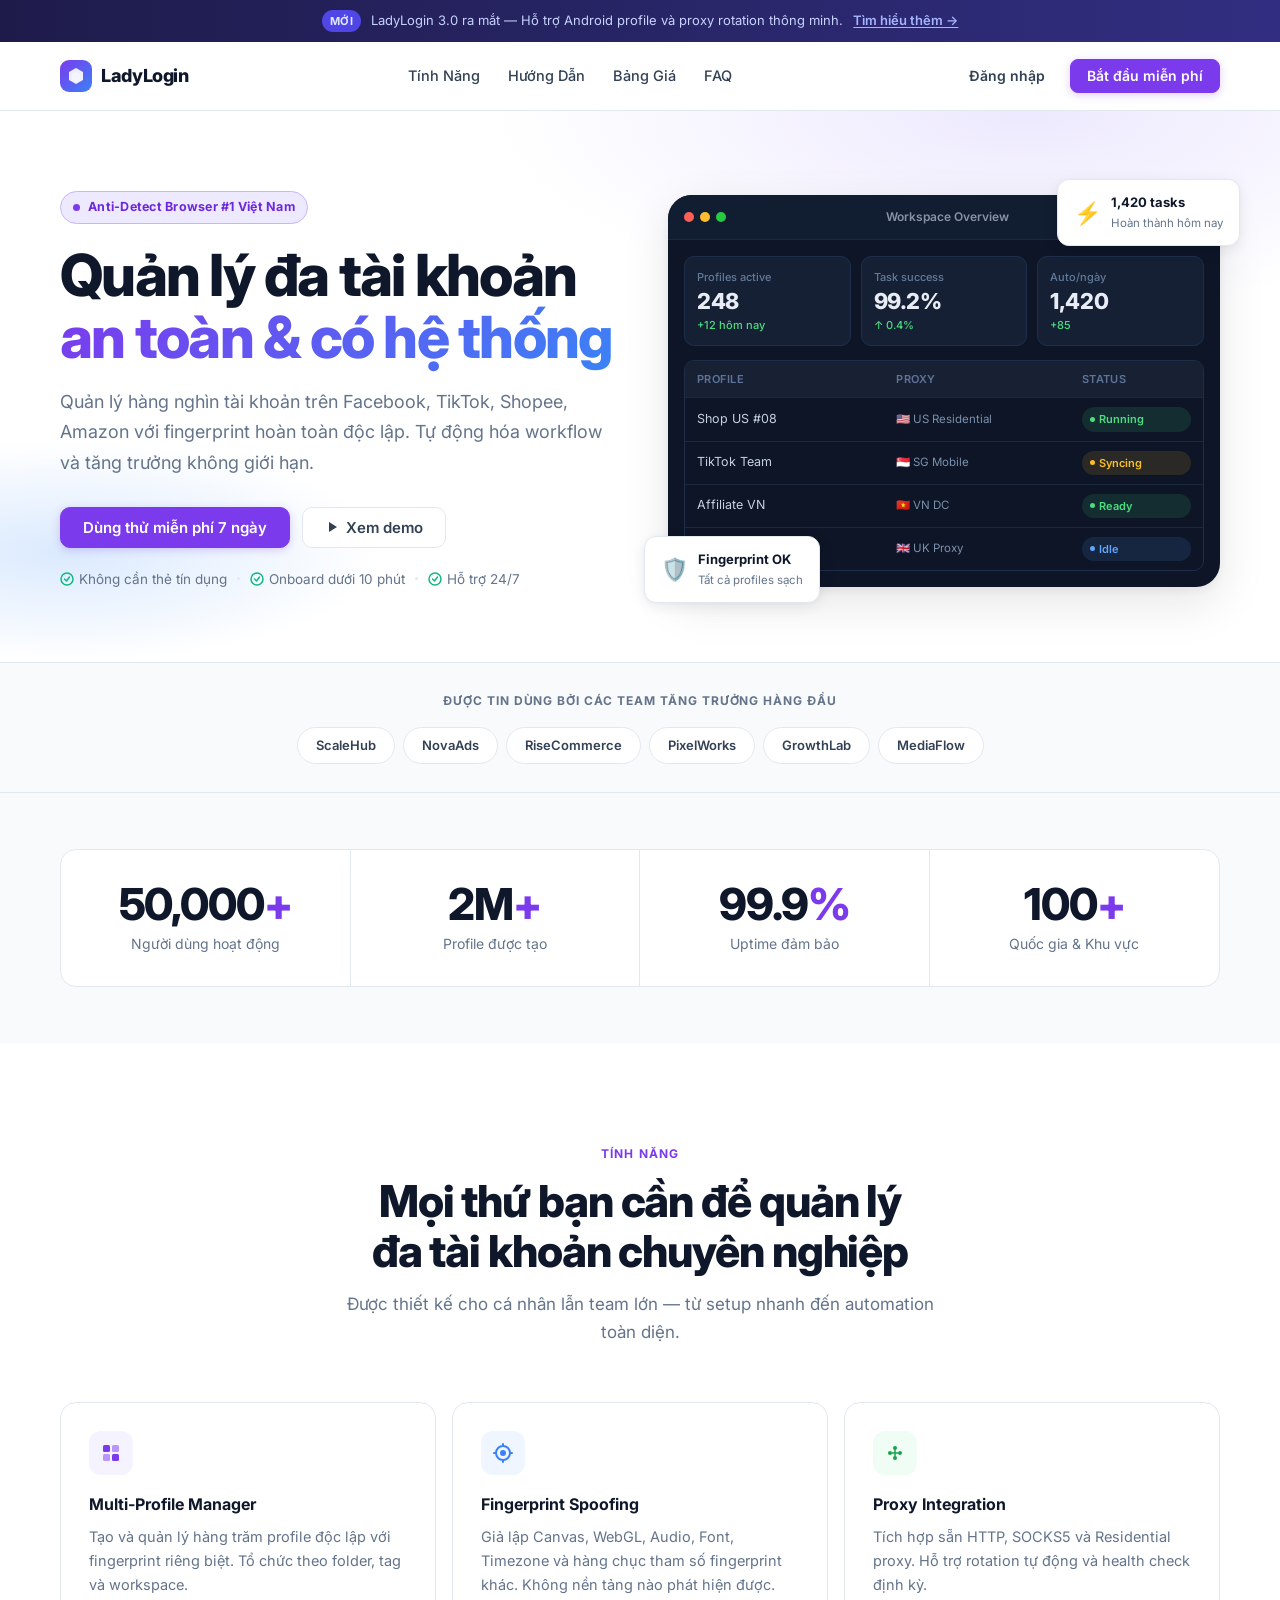
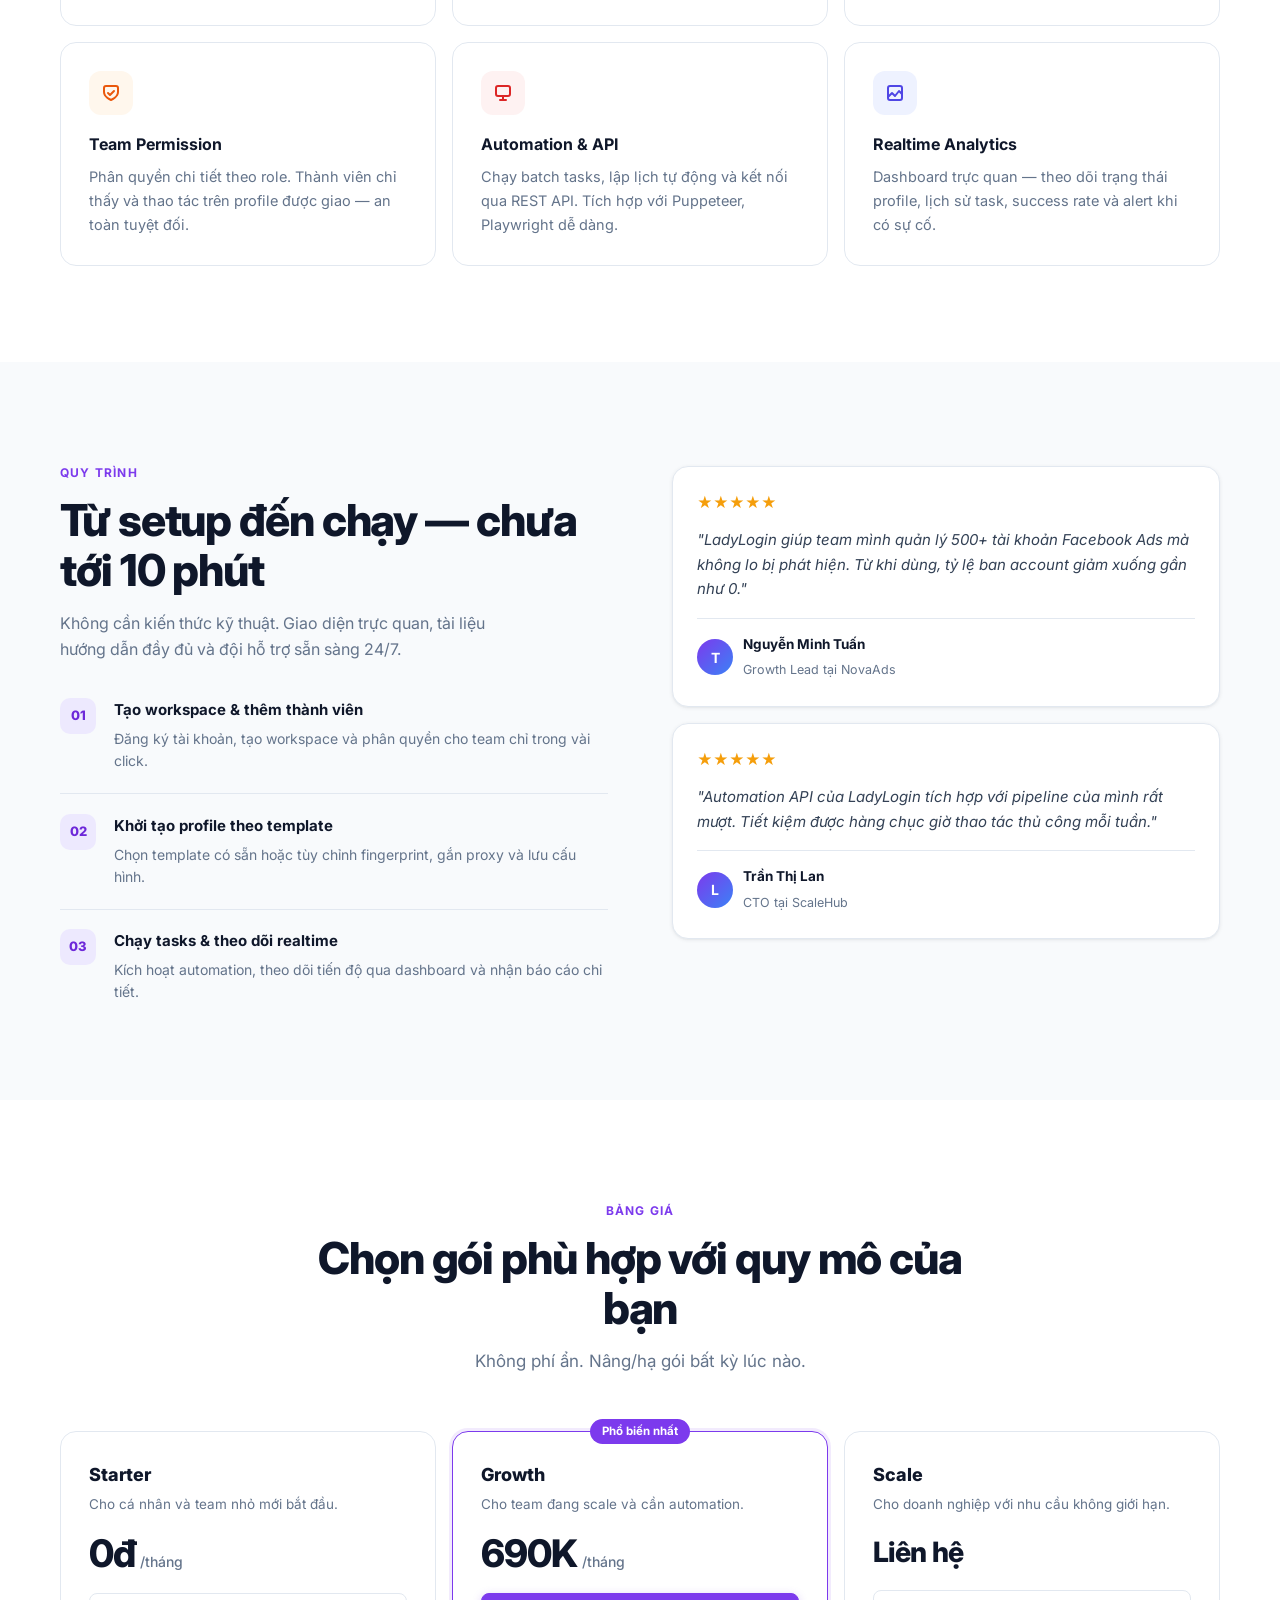
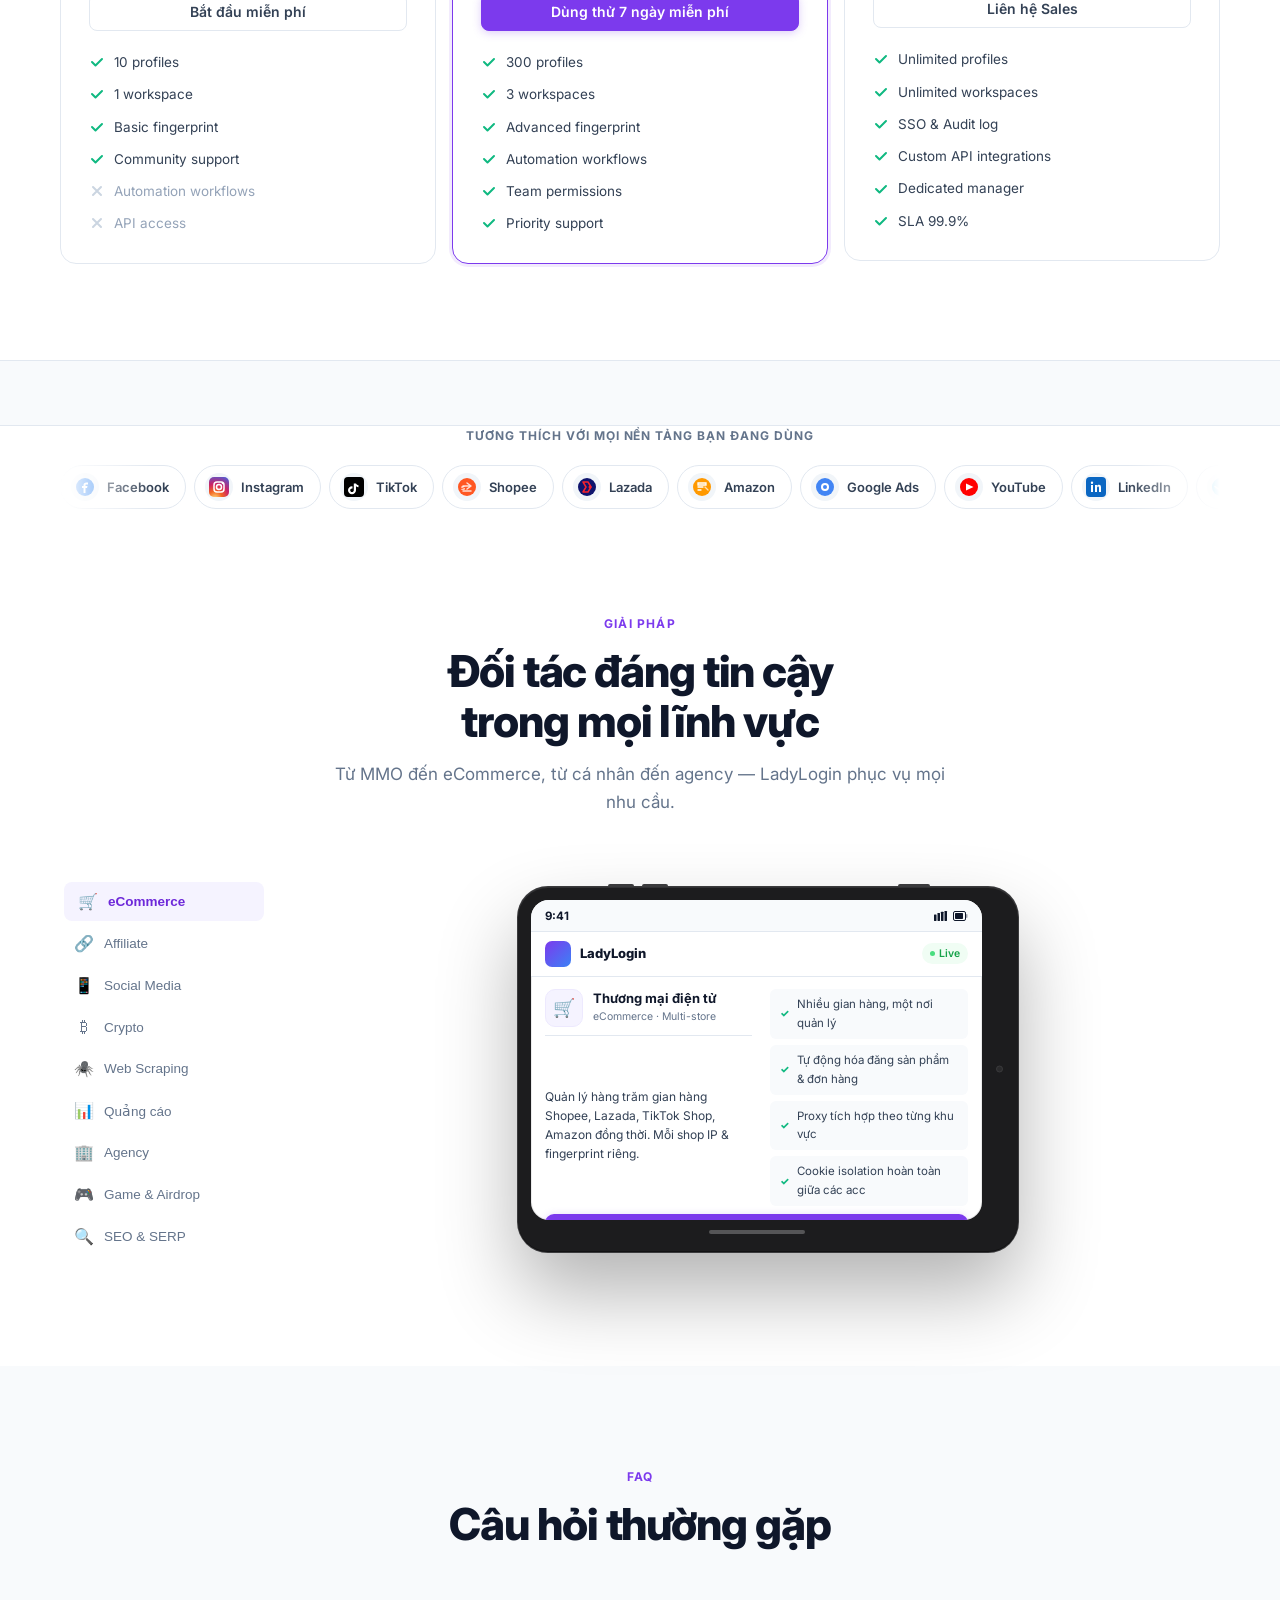
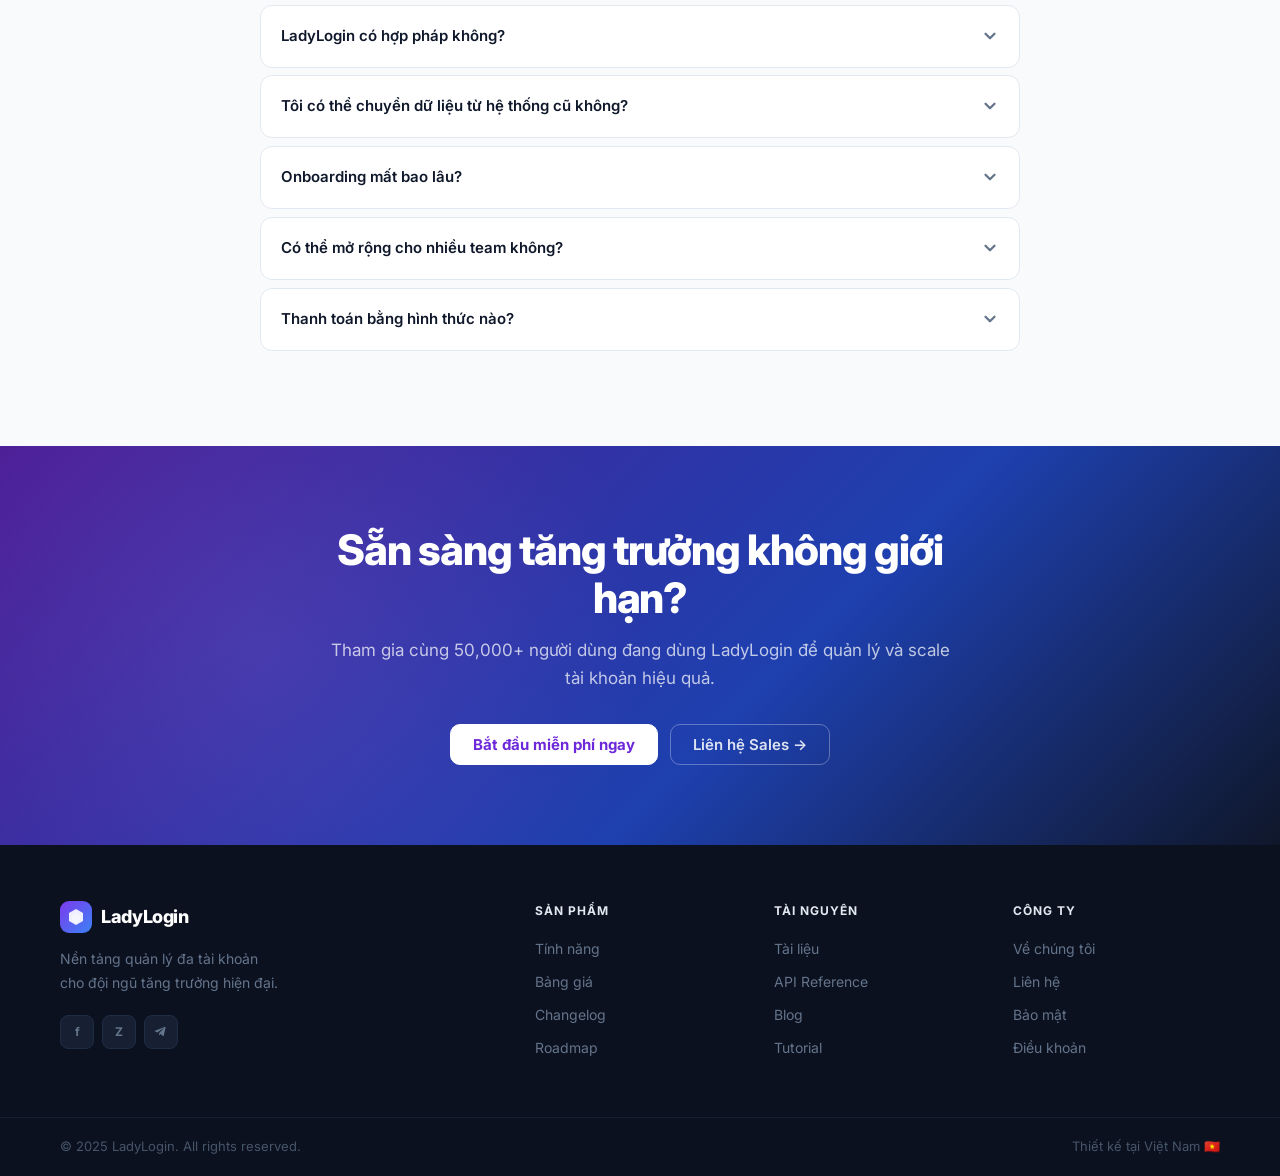
==== commit 46237700: "update" ====
--- a/.vscode/index.html
+++ b/.vscode/index.html
@@ -40,9 +40,9 @@
       </button>
 
       <nav id="mainNav" class="nav">
-        <a href="#features">Tính năng</a>
-        <a href="#how">Cách dùng</a>
-        <a href="#pricing">Bảng giá</a>
+        <a href="#features">Tính Năng</a>
+        <a href="#how">Hướng Dẫn</a>
+        <a href="#pricing">Bảng Giá</a>
         <a href="#faq">FAQ</a>
       </nav>
 
@@ -391,7 +391,224 @@
         </div>
       </div>
     </section>
-
+    <!-- PARTNER BAR -->
+  <section class="partner-section">
+  </section>
+    <div class="container">
+      <p class="partner-label">Tương thích với mọi nền tảng bạn đang dùng</p>
+      <div class="partner-track-wrap">
+        <div class="partner-track" id="partnerTrack">
+          <span class="partner-item"><span class="p-icon"><svg width="20" height="20" viewBox="0 0 20 20" fill="none"><circle cx="10" cy="10" r="9" fill="#1877F2"/><path d="M11.5 7.5h1.5V5.5h-1.5C9.6 5.5 8.5 6.6 8.5 8v1H7v2h1.5V16h2v-5H12l.5-2h-2V8c0-.3.2-.5.5-.5Z" fill="white"/></svg></span>Facebook</span>
+          <span class="partner-item"><span class="p-icon"><svg width="20" height="20" viewBox="0 0 20 20" fill="none"><defs><radialGradient id="ig1" cx="30%" cy="107%" r="120%"><stop offset="0%" stop-color="#ffd879"/><stop offset="30%" stop-color="#f26522"/><stop offset="60%" stop-color="#cc2366"/><stop offset="100%" stop-color="#515bd4"/></radialGradient></defs><rect width="20" height="20" rx="5" fill="url(#ig1)"/><rect x="5" y="5" width="10" height="10" rx="3" fill="none" stroke="white" stroke-width="1.5"/><circle cx="10" cy="10" r="2.5" fill="none" stroke="white" stroke-width="1.5"/><circle cx="13.5" cy="6.5" r="0.8" fill="white"/></svg></span>Instagram</span>
+          <span class="partner-item"><span class="p-icon"><svg width="20" height="20" viewBox="0 0 20 20" fill="none"><rect width="20" height="20" rx="4" fill="black"/><path d="M12 6.5c.5 1 1.5 1.7 2.5 1.8v2c-.8-.1-1.6-.4-2.5-1v4c0 2.2-1.8 4-4 4s-4-1.8-4-4 1.8-4 4-4c.2 0 .3 0 .5.1v2.1c-.2 0-.3-.1-.5-.1-1 0-1.8.8-1.8 1.8s.8 1.8 1.8 1.8 1.8-.8 1.8-1.8V6.5H12Z" fill="white"/></svg></span>TikTok</span>
+          <span class="partner-item"><span class="p-icon"><svg width="20" height="20" viewBox="0 0 20 20" fill="none"><circle cx="10" cy="10" r="9" fill="#FF5722"/><path d="M6 9h8M10 6l4 3-4 3M6 14h8" stroke="white" stroke-width="1.5" stroke-linecap="round" stroke-linejoin="round" opacity="0.8"/><text x="4" y="13" font-size="6" fill="white" font-family="Arial" font-weight="bold">S</text></svg></span>Shopee</span>
+          <span class="partner-item"><span class="p-icon"><svg width="20" height="20" viewBox="0 0 20 20" fill="none"><circle cx="10" cy="10" r="9" fill="#0F146D"/><path d="M6 5h5l3 5-3 5H6l3-5Z" fill="none" stroke="#F5222D" stroke-width="1.5" stroke-linejoin="round"/><circle cx="13" cy="10" r="1.5" fill="#F5222D"/></svg></span>Lazada</span>
+          <span class="partner-item"><span class="p-icon"><svg width="20" height="20" viewBox="0 0 20 20" fill="none"><circle cx="10" cy="10" r="9" fill="#FF9900"/><path d="M6 6h8v2H6zM6 10h5M6 13h3" stroke="white" stroke-width="1.3" stroke-linecap="round"/><path d="M13 10 L16 13" stroke="white" stroke-width="1.3" stroke-linecap="round" opacity="0.7"/></svg></span>Amazon</span>
+          <span class="partner-item"><span class="p-icon"><svg width="20" height="20" viewBox="0 0 20 20" fill="none"><circle cx="10" cy="10" r="9" fill="#4285F4"/><circle cx="10" cy="10" r="4" fill="white"/><circle cx="10" cy="10" r="2" fill="#4285F4"/><path d="M10 2v3M10 15v3M2 10h3M15 10h3" stroke="#4285F4" stroke-width="1.5" opacity="0.4"/></svg></span>Google Ads</span>
+          <span class="partner-item"><span class="p-icon"><svg width="20" height="20" viewBox="0 0 20 20" fill="none"><circle cx="10" cy="10" r="9" fill="#FF0000"/><path d="M7 6.5 L14.5 10 L7 13.5 Z" fill="white"/></svg></span>YouTube</span>
+          <span class="partner-item"><span class="p-icon"><svg width="20" height="20" viewBox="0 0 20 20" fill="none"><rect width="20" height="20" rx="4" fill="#0A66C2"/><path d="M5 8h2v7H5zM6 7a1.2 1.2 0 1 0 0-2.4A1.2 1.2 0 0 0 6 7zM9 8h2v1c.4-.7 1.2-1.2 2-1.2C14.7 7.8 15 9 15 10.5V15h-2v-4c0-.8-.3-1.5-1-1.5-.8 0-1 .7-1 1.5v4H9V8Z" fill="white"/></svg></span>LinkedIn</span>
+          <span class="partner-item"><span class="p-icon"><svg width="20" height="20" viewBox="0 0 20 20" fill="none"><circle cx="10" cy="10" r="9" fill="#29B6F6"/><path d="M4.5 10.5 L9 14 L15.5 6" stroke="white" stroke-width="1.8" stroke-linecap="round" stroke-linejoin="round" opacity="0.3"/><path d="M4 9.5 L9 13 L16 5.5" stroke="white" stroke-width="1.5" stroke-linecap="round" stroke-linejoin="round"/></svg></span>Telegram</span>
+          <span class="partner-item"><span class="p-icon"><svg width="20" height="20" viewBox="0 0 20 20" fill="none"><circle cx="10" cy="10" r="9" fill="#F7931A"/><path d="M12.5 8.5c.2-1.3-.8-2-2.2-2.4L10.7 4l-1.2.3.4 1.5-1 .2-.4-1.5-1.2.3.4 1.5-2.4.6.3 1.2s.9-.2.9.1l.8 3.2c0 .2-.1.3-.3.4l-.9.2.1 1.4 2.4-.6.4 1.7 1.2-.3-.4-1.7 1-.2.4 1.7 1.2-.3-.4-1.7c1.4-.4 2.3-1.3 2.1-2.6ZM11 11.5c-.2 1-2.2.5-2.8.3l-.5-2c.6-.2 2.7-.6 3 .3l.3 1.4Zm.2-3.1c-.2.8-1.9.4-2.4.3l-.5-1.8c.5-.1 2.4-.5 2.7.3l.2 1.2Z" fill="white"/></svg></span>Crypto / Web3</span>
+          <span class="partner-item"><span class="p-icon"><svg width="20" height="20" viewBox="0 0 20 20" fill="none"><circle cx="10" cy="10" r="9" fill="#E53238"/><path d="M10 4.5a5.5 5.5 0 1 0 0 11 5.5 5.5 0 0 0 0-11Zm0 2a3.5 3.5 0 1 1 0 7 3.5 3.5 0 0 1 0-7Z" fill="white"/><path d="M10 8.5 L11.5 10 L10 11.5 L8.5 10 Z" fill="white" opacity="0.8"/></svg></span>eBay</span>
+          <span class="partner-item"><span class="p-icon"><svg width="20" height="20" viewBox="0 0 20 20" fill="none"><rect width="20" height="20" rx="4" fill="#5865F2"/><path d="M14 7c-1-.5-2-.8-3-1l-.2.4c1 .2 2 .6 2.8 1.2A9.8 9.8 0 0 0 10 7c-1.4 0-2.7.2-3.8.6C7 7 8 6.5 9.2 6.4L9 6C8 6.2 7 6.5 6 7c-1.5 3-1.8 5.5-1.5 7 1 .8 2.2 1 3 1l.5-.8c-.7-.2-1.5-.6-2-1.2 1 .5 2.5 1 4 1s3-.5 4-1c-.5.6-1.3 1-2 1.2l.5.8c.8 0 2-.2 3-1 .3-1.5 0-4-1.5-7ZM8.5 12.5c-.6 0-1-.5-1-1s.4-1 1-1 1 .5 1 1-.4 1-1 1Zm3 0c-.6 0-1-.5-1-1s.4-1 1-1 1 .5 1 1-.4 1-1 1Z" fill="white"/></svg></span>Discord</span>
+          <span class="partner-item"><span class="p-icon"><svg width="20" height="20" viewBox="0 0 20 20" fill="none"><circle cx="10" cy="10" r="9" fill="#FF3B30"/><path d="M6 7h8l-1 7H7Z" fill="white" opacity="0.9"/><path d="M8 7V6a2 2 0 0 1 4 0v1" stroke="white" stroke-width="1.3" stroke-linecap="round" fill="none"/></svg></span>Temu</span>
+          <!-- Duplicate for seamless loop -->
+          <span class="partner-item"><span class="p-icon"><svg width="20" height="20" viewBox="0 0 20 20" fill="none"><circle cx="10" cy="10" r="9" fill="#1877F2"/><path d="M11.5 7.5h1.5V5.5h-1.5C9.6 5.5 8.5 6.6 8.5 8v1H7v2h1.5V16h2v-5H12l.5-2h-2V8c0-.3.2-.5.5-.5Z" fill="white"/></svg></span>Facebook</span>
+          <span class="partner-item"><span class="p-icon"><svg width="20" height="20" viewBox="0 0 20 20" fill="none"><defs><radialGradient id="ig2" cx="30%" cy="107%" r="120%"><stop offset="0%" stop-color="#ffd879"/><stop offset="30%" stop-color="#f26522"/><stop offset="60%" stop-color="#cc2366"/><stop offset="100%" stop-color="#515bd4"/></radialGradient></defs><rect width="20" height="20" rx="5" fill="url(#ig2)"/><rect x="5" y="5" width="10" height="10" rx="3" fill="none" stroke="white" stroke-width="1.5"/><circle cx="10" cy="10" r="2.5" fill="none" stroke="white" stroke-width="1.5"/><circle cx="13.5" cy="6.5" r="0.8" fill="white"/></svg></span>Instagram</span>
+          <span class="partner-item"><span class="p-icon"><svg width="20" height="20" viewBox="0 0 20 20" fill="none"><rect width="20" height="20" rx="4" fill="black"/><path d="M12 6.5c.5 1 1.5 1.7 2.5 1.8v2c-.8-.1-1.6-.4-2.5-1v4c0 2.2-1.8 4-4 4s-4-1.8-4-4 1.8-4 4-4c.2 0 .3 0 .5.1v2.1c-.2 0-.3-.1-.5-.1-1 0-1.8.8-1.8 1.8s.8 1.8 1.8 1.8 1.8-.8 1.8-1.8V6.5H12Z" fill="white"/></svg></span>TikTok</span>
+          <span class="partner-item"><span class="p-icon"><svg width="20" height="20" viewBox="0 0 20 20" fill="none"><circle cx="10" cy="10" r="9" fill="#FF5722"/><path d="M6 9h8M10 6l4 3-4 3M6 14h8" stroke="white" stroke-width="1.5" stroke-linecap="round" stroke-linejoin="round" opacity="0.8"/><text x="4" y="13" font-size="6" fill="white" font-family="Arial" font-weight="bold">S</text></svg></span>Shopee</span>
+          <span class="partner-item"><span class="p-icon"><svg width="20" height="20" viewBox="0 0 20 20" fill="none"><circle cx="10" cy="10" r="9" fill="#0F146D"/><path d="M6 5h5l3 5-3 5H6l3-5Z" fill="none" stroke="#F5222D" stroke-width="1.5" stroke-linejoin="round"/><circle cx="13" cy="10" r="1.5" fill="#F5222D"/></svg></span>Lazada</span>
+          <span class="partner-item"><span class="p-icon"><svg width="20" height="20" viewBox="0 0 20 20" fill="none"><circle cx="10" cy="10" r="9" fill="#FF9900"/><path d="M6 6h8v2H6zM6 10h5M6 13h3" stroke="white" stroke-width="1.3" stroke-linecap="round"/><path d="M13 10 L16 13" stroke="white" stroke-width="1.3" stroke-linecap="round" opacity="0.7"/></svg></span>Amazon</span>
+          <span class="partner-item"><span class="p-icon"><svg width="20" height="20" viewBox="0 0 20 20" fill="none"><circle cx="10" cy="10" r="9" fill="#4285F4"/><circle cx="10" cy="10" r="4" fill="white"/><circle cx="10" cy="10" r="2" fill="#4285F4"/><path d="M10 2v3M10 15v3M2 10h3M15 10h3" stroke="#4285F4" stroke-width="1.5" opacity="0.4"/></svg></span>Google Ads</span>
+          <span class="partner-item"><span class="p-icon"><svg width="20" height="20" viewBox="0 0 20 20" fill="none"><circle cx="10" cy="10" r="9" fill="#FF0000"/><path d="M7 6.5 L14.5 10 L7 13.5 Z" fill="white"/></svg></span>YouTube</span>
+          <span class="partner-item"><span class="p-icon"><svg width="20" height="20" viewBox="0 0 20 20" fill="none"><rect width="20" height="20" rx="4" fill="#0A66C2"/><path d="M5 8h2v7H5zM6 7a1.2 1.2 0 1 0 0-2.4A1.2 1.2 0 0 0 6 7zM9 8h2v1c.4-.7 1.2-1.2 2-1.2C14.7 7.8 15 9 15 10.5V15h-2v-4c0-.8-.3-1.5-1-1.5-.8 0-1 .7-1 1.5v4H9V8Z" fill="white"/></svg></span>LinkedIn</span>
+          <span class="partner-item"><span class="p-icon"><svg width="20" height="20" viewBox="0 0 20 20" fill="none"><circle cx="10" cy="10" r="9" fill="#29B6F6"/><path d="M4.5 10.5 L9 14 L15.5 6" stroke="white" stroke-width="1.8" stroke-linecap="round" stroke-linejoin="round" opacity="0.3"/><path d="M4 9.5 L9 13 L16 5.5" stroke="white" stroke-width="1.5" stroke-linecap="round" stroke-linejoin="round"/></svg></span>Telegram</span>
+          <span class="partner-item"><span class="p-icon"><svg width="20" height="20" viewBox="0 0 20 20" fill="none"><circle cx="10" cy="10" r="9" fill="#F7931A"/><path d="M12.5 8.5c.2-1.3-.8-2-2.2-2.4L10.7 4l-1.2.3.4 1.5-1 .2-.4-1.5-1.2.3.4 1.5-2.4.6.3 1.2s.9-.2.9.1l.8 3.2c0 .2-.1.3-.3.4l-.9.2.1 1.4 2.4-.6.4 1.7 1.2-.3-.4-1.7 1-.2.4 1.7 1.2-.3-.4-1.7c1.4-.4 2.3-1.3 2.1-2.6ZM11 11.5c-.2 1-2.2.5-2.8.3l-.5-2c.6-.2 2.7-.6 3 .3l.3 1.4Zm.2-3.1c-.2.8-1.9.4-2.4.3l-.5-1.8c.5-.1 2.4-.5 2.7.3l.2 1.2Z" fill="white"/></svg></span>Crypto / Web3</span>
+          <span class="partner-item"><span class="p-icon"><svg width="20" height="20" viewBox="0 0 20 20" fill="none"><circle cx="10" cy="10" r="9" fill="#E53238"/><path d="M10 4.5a5.5 5.5 0 1 0 0 11 5.5 5.5 0 0 0 0-11Zm0 2a3.5 3.5 0 1 1 0 7 3.5 3.5 0 0 1 0-7Z" fill="white"/><path d="M10 8.5 L11.5 10 L10 11.5 L8.5 10 Z" fill="white" opacity="0.8"/></svg></span>eBay</span>
+          <span class="partner-item"><span class="p-icon"><svg width="20" height="20" viewBox="0 0 20 20" fill="none"><rect width="20" height="20" rx="4" fill="#5865F2"/><path d="M14 7c-1-.5-2-.8-3-1l-.2.4c1 .2 2 .6 2.8 1.2A9.8 9.8 0 0 0 10 7c-1.4 0-2.7.2-3.8.6C7 7 8 6.5 9.2 6.4L9 6C8 6.2 7 6.5 6 7c-1.5 3-1.8 5.5-1.5 7 1 .8 2.2 1 3 1l.5-.8c-.7-.2-1.5-.6-2-1.2 1 .5 2.5 1 4 1s3-.5 4-1c-.5.6-1.3 1-2 1.2l.5.8c.8 0 2-.2 3-1 .3-1.5 0-4-1.5-7ZM8.5 12.5c-.6 0-1-.5-1-1s.4-1 1-1 1 .5 1 1-.4 1-1 1Zm3 0c-.6 0-1-.5-1-1s.4-1 1-1 1 .5 1 1-.4 1-1 1Z" fill="white"/></svg></span>Discord</span>
+          <span class="partner-item"><span class="p-icon"><svg width="20" height="20" viewBox="0 0 20 20" fill="none"><circle cx="10" cy="10" r="9" fill="#FF3B30"/><path d="M6 7h8l-1 7H7Z" fill="white" opacity="0.9"/><path d="M8 7V6a2 2 0 0 1 4 0v1" stroke="white" stroke-width="1.3" stroke-linecap="round" fill="none"/></svg></span>Temu</span>
+        </div>
+      </div>
+    </div>
+  </section>
+  <!-- USE CASES -->
+  <section id="usecases" class="usecases-section" style="padding:100px 0;">
+    <div class="container">
+      <div class="section-head">
+        <div class="section-tag">Giải pháp</div>
+        <h2 class="section-title">Đối tác đáng tin cậy<br>trong mọi lĩnh vực</h2>
+        <p class="section-desc">Từ MMO đến eCommerce, từ cá nhân đến agency — LadyLogin phục vụ mọi nhu cầu.</p>
+      </div>
+
+      <div class="uc-layout">
+        <!-- Tab list dọc bên trái -->
+        <div class="uc-tablist">
+          <button class="uc-tab active" onclick="switchTab(this,'uc-ecommerce')"><span class="uc-tab-icon">🛒</span><span>eCommerce</span></button>
+          <button class="uc-tab" onclick="switchTab(this,'uc-affiliate')"><span class="uc-tab-icon">🔗</span><span>Affiliate</span></button>
+          <button class="uc-tab" onclick="switchTab(this,'uc-social')"><span class="uc-tab-icon">📱</span><span>Social Media</span></button>
+          <button class="uc-tab" onclick="switchTab(this,'uc-crypto')"><span class="uc-tab-icon">₿</span><span>Crypto</span></button>
+          <button class="uc-tab" onclick="switchTab(this,'uc-scraping')"><span class="uc-tab-icon">🕷️</span><span>Web Scraping</span></button>
+          <button class="uc-tab" onclick="switchTab(this,'uc-ads')"><span class="uc-tab-icon">📊</span><span>Quảng cáo</span></button>
+          <button class="uc-tab" onclick="switchTab(this,'uc-agency')"><span class="uc-tab-icon">🏢</span><span>Agency</span></button>
+          <button class="uc-tab" onclick="switchTab(this,'uc-game')"><span class="uc-tab-icon">🎮</span><span>Game & Airdrop</span></button>
+          <button class="uc-tab" onclick="switchTab(this,'uc-seo')"><span class="uc-tab-icon">🔍</span><span>SEO & SERP</span></button>
+        </div>
+
+        <!-- iPad mockup bên phải -->
+        <div class="uc-ipad-wrap">
+          <div class="ipad-frame">
+            <div class="ipad-btn-power"></div>
+            <div class="ipad-btn-vol-up"></div>
+            <div class="ipad-btn-vol-down"></div>
+            <div class="ipad-camera"></div>
+            <div class="ipad-screen">
+              <div class="ipad-statusbar">
+                <span class="ipad-time">9:41</span>
+                <div class="ipad-status-icons">
+                  <svg width="14" height="10" viewBox="0 0 14 10" fill="currentColor"><rect x="0" y="3.5" width="2.5" height="6.5" rx="0.4"/><rect x="3.5" y="2" width="2.5" height="8" rx="0.4"/><rect x="7" y="0.8" width="2.5" height="9.2" rx="0.4"/><rect x="10.5" y="0" width="2.5" height="10" rx="0.4"/></svg>
+                  <svg width="15" height="10" viewBox="0 0 15 10" fill="none"><rect x="0.5" y="0.5" width="12" height="9" rx="1.5" stroke="currentColor" stroke-width="1"/><rect x="13" y="3" width="1.5" height="4" rx="0.75" fill="currentColor" opacity=".4"/><rect x="2" y="2" width="8" height="6" rx="0.8" fill="currentColor"/></svg>
+                </div>
+              </div>
+              <div class="ipad-app-bar">
+                <div class="ipad-app-logo"></div>
+                <span class="ipad-app-title">LadyLogin</span>
+                <span class="ipad-app-live"><span class="ipad-live-dot"></span>Live</span>
+              </div>
+              <div class="ipad-panels">
+                <div class="ipad-panel active" id="uc-ecommerce">
+                  <div class="ipad-panel-head">
+                    <div class="ipad-panel-emoji">🛒</div>
+                    <div><div class="ipad-panel-title">Thương mại điện tử</div><div class="ipad-panel-sub">eCommerce · Multi-store</div></div>
+                  </div>
+                  <p class="ipad-panel-desc">Quản lý hàng trăm gian hàng Shopee, Lazada, TikTok Shop, Amazon đồng thời. Mỗi shop IP & fingerprint riêng.</p>
+                  <ul class="ipad-panel-list">
+                    <li>Nhiều gian hàng, một nơi quản lý</li>
+                    <li>Tự động hóa đăng sản phẩm & đơn hàng</li>
+                    <li>Proxy tích hợp theo từng khu vực</li>
+                    <li>Cookie isolation hoàn toàn giữa các acc</li>
+                  </ul>
+                  <a href="#" class="ipad-cta">Dùng thử miễn phí →</a>
+                </div>
+                <div class="ipad-panel" id="uc-affiliate">
+                  <div class="ipad-panel-head">
+                    <div class="ipad-panel-emoji">🔗</div>
+                    <div><div class="ipad-panel-title">Tiếp thị liên kết</div><div class="ipad-panel-sub">Affiliate · Multi-campaign</div></div>
+                  </div>
+                  <p class="ipad-panel-desc">Chạy nhiều chiến dịch affiliate song song với tài khoản độc lập. Theo dõi hiệu quả từng kênh chính xác.</p>
+                  <ul class="ipad-panel-list">
+                    <li>Nhiều tài khoản affiliate riêng biệt</li>
+                    <li>Tracking link tách biệt theo profile</li>
+                    <li>Đa nền tảng: Shopee, TikTok, Meta</li>
+                    <li>A/B test landing page từ nhiều IP</li>
+                  </ul>
+                  <a href="#" class="ipad-cta">Dùng thử miễn phí →</a>
+                </div>
+                <div class="ipad-panel" id="uc-social">
+                  <div class="ipad-panel-head">
+                    <div class="ipad-panel-emoji">📱</div>
+                    <div><div class="ipad-panel-title">Social Media Marketing</div><div class="ipad-panel-sub">Social · 500+ accounts</div></div>
+                  </div>
+                  <p class="ipad-panel-desc">Quản lý hàng trăm fanpage Facebook, Instagram, kênh TikTok & YouTube. Xây mạng lưới quy mô lớn.</p>
+                  <ul class="ipad-panel-list">
+                    <li>500+ tài khoản FB/IG/TikTok một nơi</li>
+                    <li>Đăng bài tự động theo lịch qua RPA</li>
+                    <li>Nuôi tài khoản mới an toàn từ đầu</li>
+                    <li>Phân quyền theo nhóm nhân viên</li>
+                  </ul>
+                  <a href="#" class="ipad-cta">Dùng thử miễn phí →</a>
+                </div>
+                <div class="ipad-panel" id="uc-crypto">
+                  <div class="ipad-panel-head">
+                    <div class="ipad-panel-emoji">₿</div>
+                    <div><div class="ipad-panel-title">Crypto & Web3</div><div class="ipad-panel-sub">Crypto · Anti-Sybil</div></div>
+                  </div>
+                  <p class="ipad-panel-desc">Tham gia airdrop, testnet và DeFi với hàng trăm ví riêng biệt. Không lo bị Sybil attack detection.</p>
+                  <ul class="ipad-panel-list">
+                    <li>200+ ví crypto profile độc lập</li>
+                    <li>Chống Sybil detection trên mọi chain</li>
+                    <li>Tự động hóa task airdrop qua RPA</li>
+                    <li>Seed phrase mã hóa local an toàn</li>
+                  </ul>
+                  <a href="#" class="ipad-cta">Dùng thử miễn phí →</a>
+                </div>
+                <div class="ipad-panel" id="uc-scraping">
+                  <div class="ipad-panel-head">
+                    <div class="ipad-panel-emoji">🕷️</div>
+                    <div><div class="ipad-panel-title">Web Scraping & Data</div><div class="ipad-panel-sub">Scraping · Anti-bot bypass</div></div>
+                  </div>
+                  <p class="ipad-panel-desc">Thu thập dữ liệu quy mô lớn không bị chặn. Mỗi request từ IP và fingerprint khác nhau.</p>
+                  <ul class="ipad-panel-list">
+                    <li>Rotating proxy + fingerprint tự động</li>
+                    <li>Bypass anti-bot: Cloudflare, DataDome</li>
+                    <li>Puppeteer API cho scraping automation</li>
+                    <li>Thu thập giá, sản phẩm, review hàng loạt</li>
+                  </ul>
+                  <a href="#" class="ipad-cta">Dùng thử miễn phí →</a>
+                </div>
+                <div class="ipad-panel" id="uc-ads">
+                  <div class="ipad-panel-head">
+                    <div class="ipad-panel-emoji">📊</div>
+                    <div><div class="ipad-panel-title">Quảng cáo số</div><div class="ipad-panel-sub">Ads · Multi-account</div></div>
+                  </div>
+                  <p class="ipad-panel-desc">Chạy nhiều tài khoản Facebook Ads, Google Ads, TikTok Ads song song. Test creative và tối ưu ROAS.</p>
+                  <ul class="ipad-panel-list">
+                    <li>Nhiều BM / Ad Account độc lập</li>
+                    <li>Nuôi tài khoản quảng cáo an toàn</li>
+                    <li>Test creative từ nhiều account</li>
+                    <li>Tránh share blacklist giữa các account</li>
+                  </ul>
+                  <a href="#" class="ipad-cta">Dùng thử miễn phí →</a>
+                </div>
+                <div class="ipad-panel" id="uc-agency">
+                  <div class="ipad-panel-head">
+                    <div class="ipad-panel-emoji">🏢</div>
+                    <div><div class="ipad-panel-title">Agency & Doanh nghiệp</div><div class="ipad-panel-sub">Agency · Team management</div></div>
+                  </div>
+                  <p class="ipad-panel-desc">Chia sẻ profile cho từng thành viên với quyền riêng. Quản lý nhiều khách hàng trong một nền tảng.</p>
+                  <ul class="ipad-panel-list">
+                    <li>Phân quyền: Admin, Member, Viewer</li>
+                    <li>Nhóm profile theo khách hàng / dự án</li>
+                    <li>Nhật ký hành động từng thành viên</li>
+                    <li>Chuyển nhượng profile giữa thành viên</li>
+                  </ul>
+                  <a href="#" class="ipad-cta">Dùng thử miễn phí →</a>
+                </div>
+                <div class="ipad-panel" id="uc-game">
+                  <div class="ipad-panel-head">
+                    <div class="ipad-panel-emoji">🎮</div>
+                    <div><div class="ipad-panel-title">Game & Airdrop</div><div class="ipad-panel-sub">Gaming · Farm automation</div></div>
+                  </div>
+                  <p class="ipad-panel-desc">Chơi game kiếm tiền, farming token từ nhiều tài khoản riêng biệt với danh tính số khác nhau.</p>
+                  <ul class="ipad-panel-list">
+                    <li>Farm nhiều tài khoản game song song</li>
+                    <li>Tham gia event / giftcode từ nhiều acc</li>
+                    <li>Tự động hóa task game lặp lại qua RPA</li>
+                    <li>Quản lý inventory nhiều nhân vật</li>
+                  </ul>
+                  <a href="#" class="ipad-cta">Dùng thử miễn phí →</a>
+                </div>
+                <div class="ipad-panel" id="uc-seo">
+                  <div class="ipad-panel-head">
+                    <div class="ipad-panel-emoji">🔍</div>
+                    <div><div class="ipad-panel-title">SEO & SERP</div><div class="ipad-panel-sub">SEO · 50+ countries</div></div>
+                  </div>
+                  <p class="ipad-panel-desc">Kiểm tra SERP từ nhiều vị trí địa lý, theo dõi thứ hạng từ khóa và bypass Google personalization.</p>
+                  <ul class="ipad-panel-list">
+                    <li>Kiểm tra SERP từ 50+ quốc gia</li>
+                    <li>Track keyword ranking đa vùng địa lý</li>
+                    <li>Bypass Google personalization</li>
+                    <li>Auto screenshot & export SERP data</li>
+                  </ul>
+                  <a href="#" class="ipad-cta">Dùng thử miễn phí →</a>
+                </div>
+              </div>
+            </div>
+            <div class="ipad-home-bar"></div>
+          </div>
+        </div>
+      </div>
+    </div>
+  </section>
     <!-- FAQ -->
     <section id="faq" class="section section-alt">
       <div class="container">
@@ -438,8 +655,7 @@
         </div>
       </div>
     </section>
-
-    <!-- CTA BANNER -->
+     <!-- CTA BANNER -->
     <section class="cta-section">
       <div class="container">
         <div class="cta-inner">
@@ -509,6 +725,15 @@
   </footer>
 
   <script>
+    function switchTab(btn, panelId) {
+      const next = document.getElementById(panelId);
+      if (!next || next.classList.contains("active")) return;
+      document.querySelectorAll(".uc-tab").forEach(t => t.classList.remove("active"));
+      document.querySelectorAll(".ipad-panel").forEach(p => p.classList.remove("active"));
+      btn.classList.add("active");
+      requestAnimationFrame(() => next.classList.add("active"));
+    }
+
     const menuBtn = document.getElementById("menuBtn");
     const mainNav = document.getElementById("mainNav");
     menuBtn.addEventListener("click", () => {
--- a/.vscode/style.css
+++ b/.vscode/style.css
@@ -407,6 +407,283 @@
 .pc-feat-dim { color: #94a3b8; }
 .check-icon { width: 16px; height: 16px; flex-shrink: 0; color: var(--success); }
 .x-icon { width: 16px; height: 16px; flex-shrink: 0; color: #cbd5e1; }
+
+/* PARTNER BAR */
+.partner-section {
+  border-top: 1px solid var(--line);
+  border-bottom: 1px solid var(--line);
+  padding: 32px 0;
+  background: var(--bg-soft);
+  overflow: hidden;
+}
+.partner-label {
+  font-size: 12px; font-weight: 700; color: var(--muted);
+  text-align: center; text-transform: uppercase; letter-spacing: .08em;
+  margin-bottom: 20px;
+}
+.partner-track-wrap {
+  position: relative;
+  overflow: hidden;
+  -webkit-mask-image: linear-gradient(90deg, transparent 0%, #000 8%, #000 92%, transparent 100%);
+  mask-image: linear-gradient(90deg, transparent 0%, #000 8%, #000 92%, transparent 100%);
+}
+.partner-track {
+  display: flex;
+  gap: 8px;
+  width: max-content;
+  animation: partnerScroll 36s linear infinite;
+}
+.partner-track:hover { animation-play-state: paused; }
+@keyframes partnerScroll {
+  0%   { transform: translateX(0); }
+  100% { transform: translateX(-50%); }
+}
+.partner-item {
+  display: inline-flex; align-items: center; gap: 8px;
+  background: var(--bg); border: 1px solid var(--line);
+  border-radius: 999px; padding: 7px 16px 7px 10px;
+  font-size: 13px; font-weight: 600; color: var(--text-2);
+  white-space: nowrap; flex-shrink: 0;
+  transition: border-color .2s, color .2s, box-shadow .2s, transform .2s;
+}
+.partner-item:hover {
+  border-color: #c4b5fd; color: var(--brand-dark);
+  box-shadow: var(--shadow-sm); transform: translateY(-2px);
+}
+.p-icon {
+  width: 28px; height: 28px; border-radius: 50%;
+  display: grid; place-items: center; flex-shrink: 0;
+  background: var(--bg-muted);
+  overflow: hidden;
+}
+
+/* USE CASES */
+.usecases-section { background: var(--bg); }
+.usecases-section .section-tag {
+  display: inline-block; font-size: 12px; font-weight: 700;
+  text-transform: uppercase; letter-spacing: .1em; color: var(--brand); margin-bottom: 12px;
+}
+.usecases-section .section-title {
+  font-size: clamp(28px,4vw,44px); line-height: 1.14;
+  letter-spacing: -.025em; font-weight: 800; margin-bottom: 14px;
+}
+.usecases-section .section-desc { font-size: 17px; color: var(--muted); }
+
+/* Layout: tabs dọc | iPad */
+.uc-layout {
+  display: grid;
+  grid-template-columns: 200px 1fr;
+  gap: 56px;
+  align-items: center;
+  margin-top: 56px;
+}
+
+/* Tab list dọc */
+.uc-tablist { display: flex; flex-direction: column; gap: 3px; }
+.uc-tab {
+  display: flex; align-items: center; gap: 10px;
+  width: 100%; border: none; background: transparent; cursor: pointer;
+  padding: 10px 14px; border-radius: var(--radius-sm);
+  font-size: 13.5px; font-weight: 500; color: var(--muted);
+  text-align: left;
+  transition: background .18s, color .18s, transform .18s;
+}
+.uc-tab:hover { background: var(--brand-soft); color: var(--brand-dark); transform: translateX(2px); }
+.uc-tab.active {
+  background: var(--brand-soft); color: var(--brand-dark);
+  font-weight: 700; transform: translateX(4px);
+}
+.uc-tab-icon { font-size: 16px; flex-shrink: 0; width: 20px; text-align: center; }
+
+/* iPad wrapper */
+.uc-ipad-wrap {
+  display: flex; justify-content: center;
+  padding: 14px 10px;
+}
+
+/* iPad frame — landscape */
+.ipad-frame {
+  width: 500px; position: relative;
+  background: #1c1c1e;
+  border-radius: 30px;
+  padding: 13px 36px 18px 13px; /* extra right cho camera */
+  box-shadow:
+    0 0 0 1px #3a3a3c,
+    0 40px 80px rgba(0,0,0,.3),
+    inset 0 1px 0 rgba(255,255,255,.09),
+    inset 0 -1px 0 rgba(0,0,0,.4);
+}
+/* Power button — cạnh trên, phần phải */
+.ipad-btn-power {
+  position: absolute; top: -3px; right: 88px;
+  width: 32px; height: 3px; background: #3a3a3c;
+  border-radius: 2px 2px 0 0;
+}
+/* Volume buttons — cạnh trên, phần trái */
+.ipad-btn-vol-up {
+  position: absolute; top: -3px; left: 90px;
+  width: 26px; height: 3px; background: #3a3a3c;
+  border-radius: 2px 2px 0 0;
+}
+.ipad-btn-vol-down {
+  position: absolute; top: -3px; left: 124px;
+  width: 26px; height: 3px; background: #3a3a3c;
+  border-radius: 2px 2px 0 0;
+}
+/* Camera — cạnh phải, giữa dọc */
+.ipad-camera {
+  position: absolute; right: 15px; top: 50%; transform: translateY(-50%);
+  width: 7px; height: 7px; border-radius: 50%;
+  background: #2a2a2c; border: 1px solid #3a3a3c;
+  margin: 0;
+}
+
+/* Screen */
+.ipad-screen {
+  background: #fff;
+  border-radius: 18px;
+  overflow: hidden;
+  display: flex;
+  flex-direction: column;
+  height: 320px;
+  box-shadow: inset 0 0 0 1px rgba(0,0,0,.08);
+}
+
+/* Status bar */
+.ipad-statusbar {
+  display: flex; justify-content: space-between; align-items: center;
+  padding: 7px 14px 5px;
+  background: #f8fafc;
+  border-bottom: 1px solid var(--line);
+  flex-shrink: 0;
+}
+.ipad-time { font-size: 11.5px; font-weight: 700; color: var(--text); }
+.ipad-status-icons { display: flex; align-items: center; gap: 5px; color: var(--text); }
+
+/* App bar */
+.ipad-app-bar {
+  display: flex; align-items: center; gap: 9px;
+  padding: 9px 14px 9px;
+  background: #fff;
+  border-bottom: 1px solid var(--line);
+  flex-shrink: 0;
+}
+.ipad-app-logo {
+  width: 26px; height: 26px; border-radius: 7px;
+  background: linear-gradient(135deg, var(--brand), #3b82f6);
+  flex-shrink: 0;
+}
+.ipad-app-title { font-size: 13px; font-weight: 800; color: var(--text); flex: 1; }
+.ipad-app-live {
+  display: flex; align-items: center; gap: 4px;
+  font-size: 10.5px; font-weight: 600; color: #16a34a;
+  background: #f0fdf4; padding: 2px 8px; border-radius: 999px;
+}
+.ipad-live-dot {
+  width: 5px; height: 5px; border-radius: 50%; background: #4ade80;
+  animation: badgePulse 2s ease infinite;
+}
+
+/* Panels inside screen */
+.ipad-panels { flex: 1; position: relative; overflow: hidden; }
+.ipad-panel {
+  position: absolute; inset: 0;
+  padding: 12px 14px;
+  display: grid;
+  grid-template-columns: 1.05fr 1fr;
+  grid-template-areas:
+    "head list"
+    "desc list"
+    "cta  cta";
+  gap: 8px 18px;
+  opacity: 0;
+  transform: translateY(10px);
+  transition: opacity .36s cubic-bezier(.22,1,.36,1), transform .36s cubic-bezier(.22,1,.36,1);
+  visibility: hidden;
+  pointer-events: none;
+}
+.ipad-panel.active {
+  opacity: 1; transform: translateY(0);
+  visibility: visible; pointer-events: auto;
+}
+
+/* Panel head */
+.ipad-panel-head {
+  grid-area: head;
+  display: flex; align-items: center; gap: 10px;
+  padding-bottom: 8px; border-bottom: 1px solid var(--line);
+  align-self: start;
+}
+.ipad-panel-emoji {
+  width: 38px; height: 38px; border-radius: 10px;
+  background: var(--brand-soft); border: 1px solid var(--brand-muted);
+  display: grid; place-items: center;
+  font-size: 18px; flex-shrink: 0;
+}
+.ipad-panel-title { font-size: 13px; font-weight: 700; color: var(--text); line-height: 1.3; }
+.ipad-panel-sub   { font-size: 10.5px; color: var(--muted); margin-top: 2px; }
+
+/* Description */
+.ipad-panel-desc {
+  grid-area: desc;
+  font-size: 12px; color: var(--text-2); line-height: 1.6;
+  align-self: start;
+}
+
+/* Feature list */
+.ipad-panel-list {
+  grid-area: list;
+  list-style: none; display: grid; gap: 6px; align-content: start;
+}
+.ipad-panel-list li {
+  display: flex; align-items: center; gap: 8px;
+  font-size: 11.5px; color: var(--text-2);
+  background: var(--bg-soft); border-radius: 6px;
+  padding: 6px 10px;
+}
+.ipad-panel-list li::before {
+  content: "✓"; color: var(--success); font-weight: 800;
+  font-size: 10.5px; flex-shrink: 0;
+}
+
+/* CTA */
+.ipad-cta {
+  grid-area: cta;
+  display: flex; align-items: center; justify-content: center;
+  background: var(--brand); color: #fff;
+  font-size: 12px; font-weight: 700;
+  padding: 8px 14px; border-radius: 9px;
+  transition: background .15s, transform .15s, box-shadow .15s;
+  box-shadow: 0 2px 8px rgba(124,58,237,.25);
+}
+.ipad-cta:hover {
+  background: var(--brand-dark); transform: translateY(-1px);
+  box-shadow: 0 4px 14px rgba(124,58,237,.35);
+}
+
+/* Home bar */
+.ipad-home-bar {
+  width: 96px; height: 4px;
+  background: rgba(255,255,255,.25); border-radius: 3px;
+  margin: 10px auto 0;
+}
+
+/* Responsive */
+@media (max-width: 1020px) {
+  .uc-layout { grid-template-columns: 1fr; gap: 32px; }
+  .uc-tablist { flex-direction: row; flex-wrap: wrap; gap: 6px; }
+  .uc-tab { transform: none !important; width: auto; padding: 7px 12px; font-size: 13px; }
+  .uc-ipad-wrap { justify-content: center; }
+}
+@media (max-width: 580px) {
+  .ipad-frame { width: 340px; padding-right: 13px; }
+  .ipad-camera { display: none; }
+  .ipad-screen { height: 400px; }
+  .ipad-panel {
+    grid-template-columns: 1fr;
+    grid-template-areas: "head" "desc" "list" "cta";
+  }
+}
 
 /* FAQ */
 .faq-list { max-width: 760px; margin: 0 auto; display: grid; gap: 8px; }
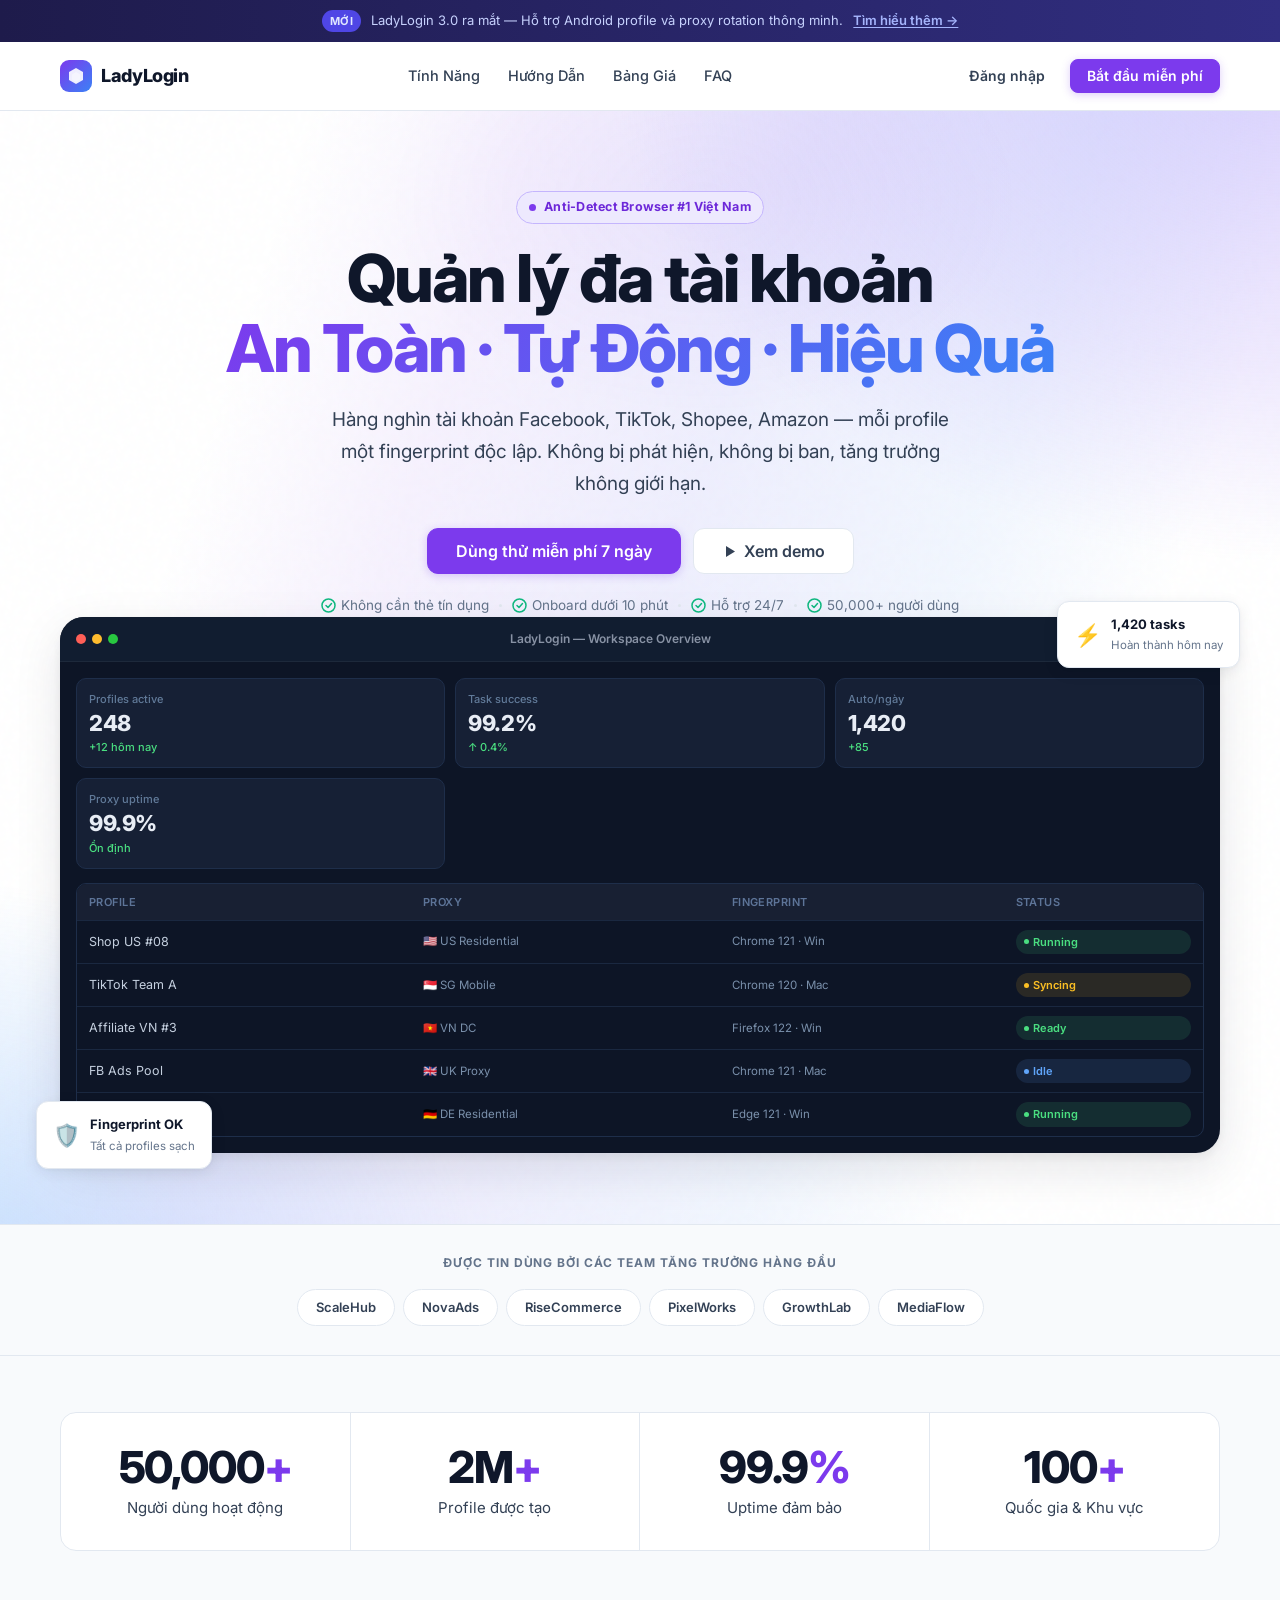
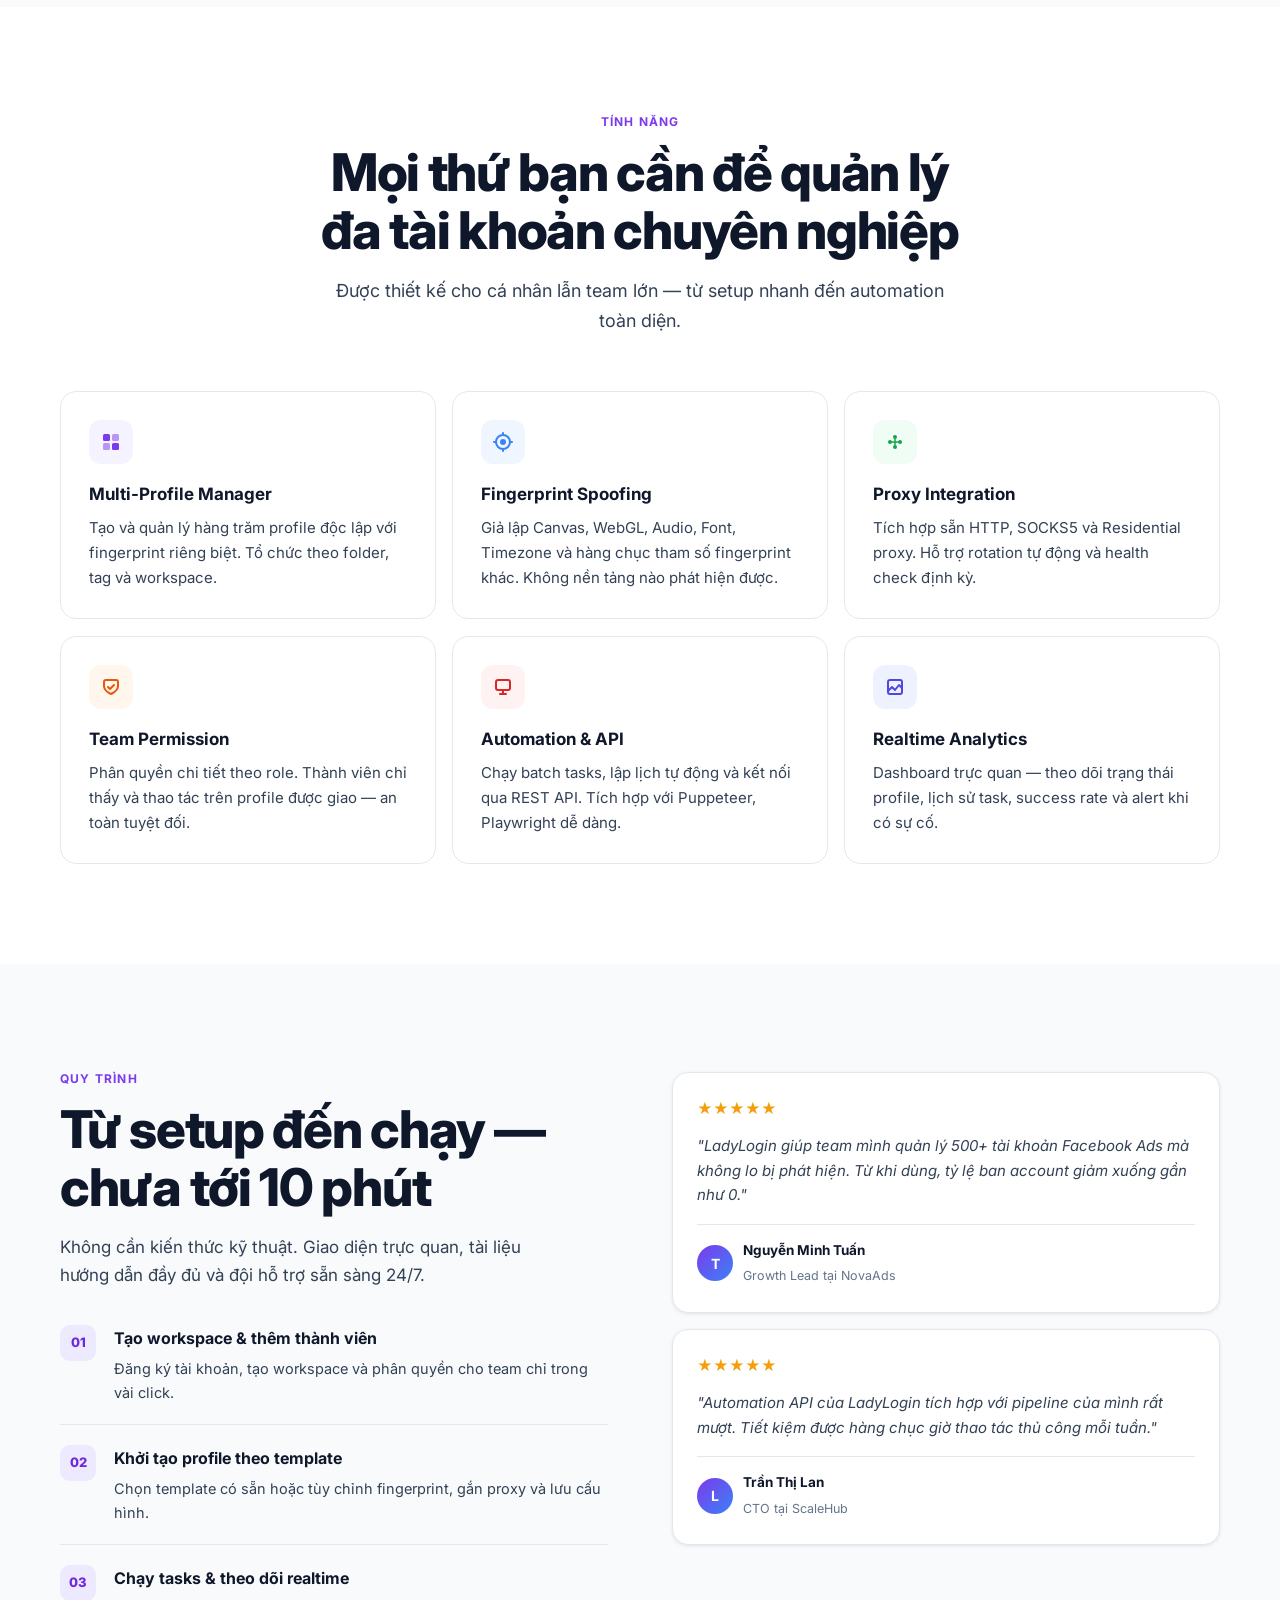
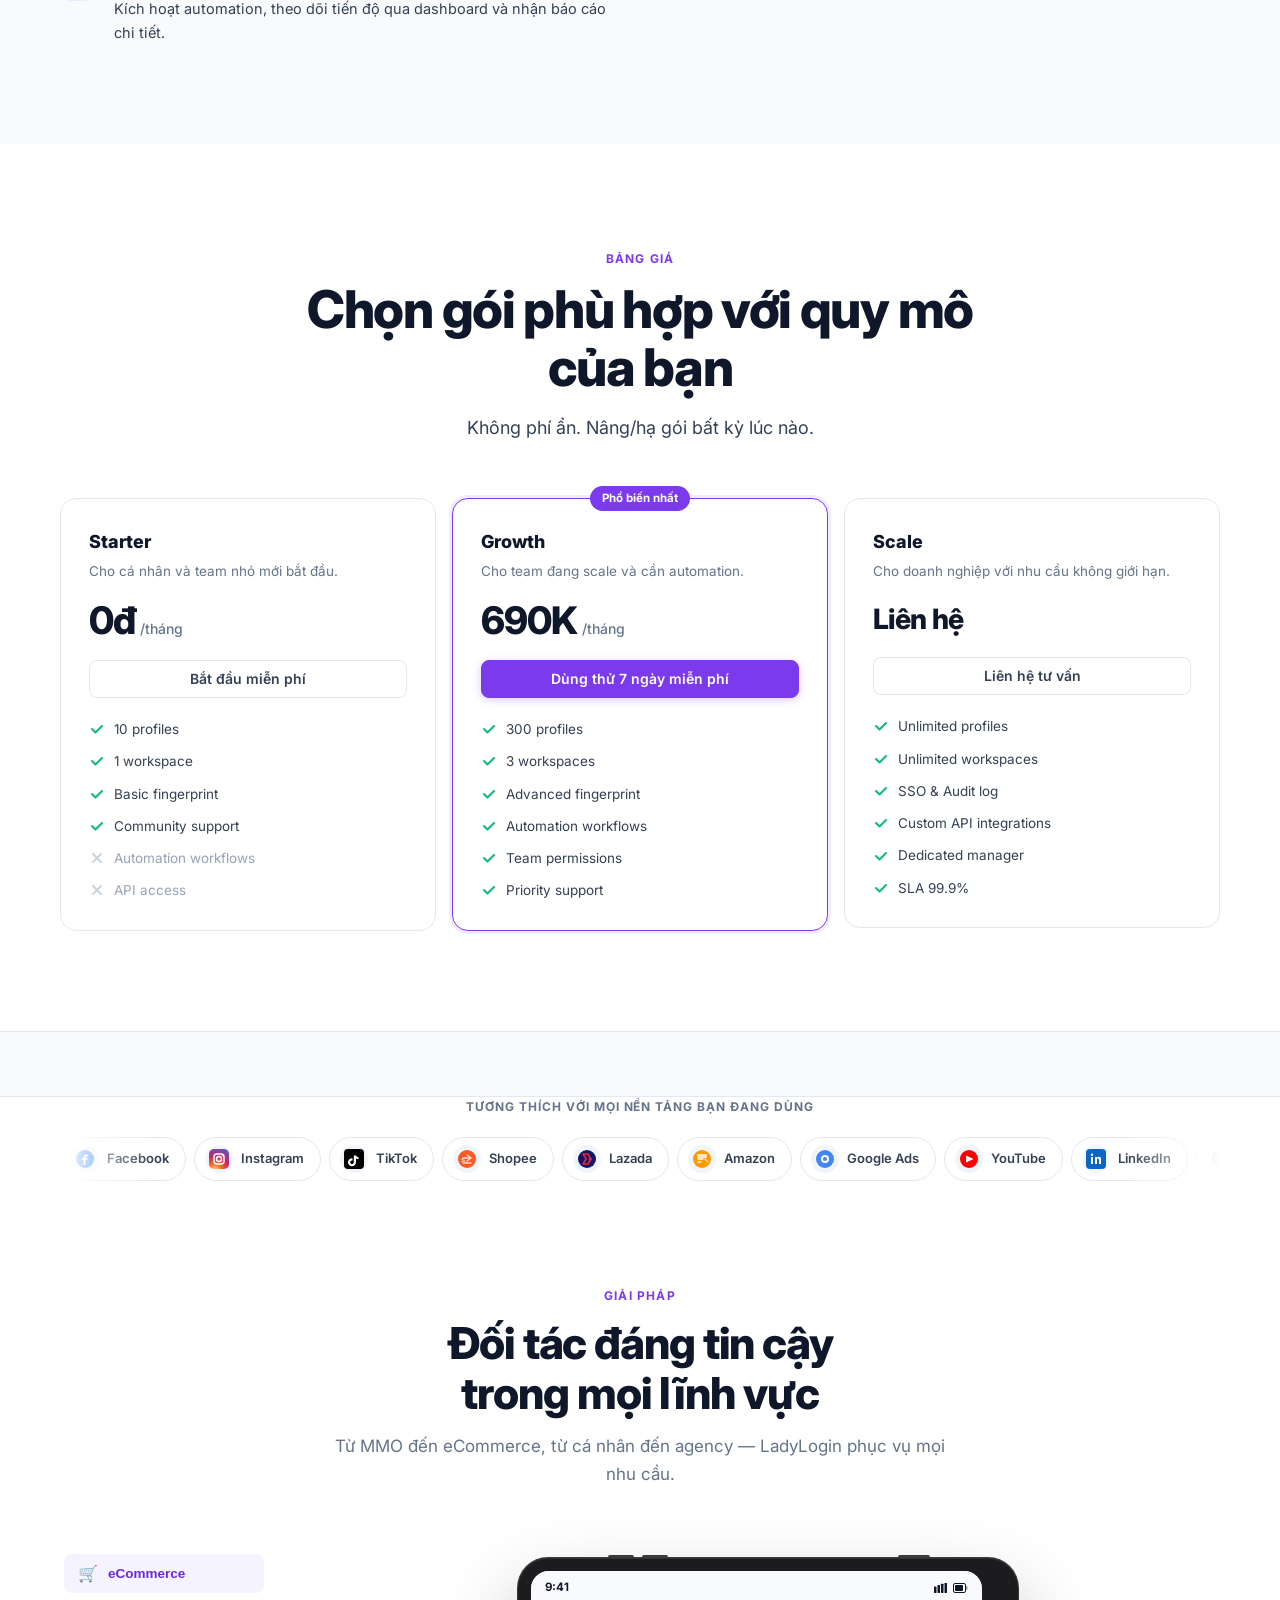
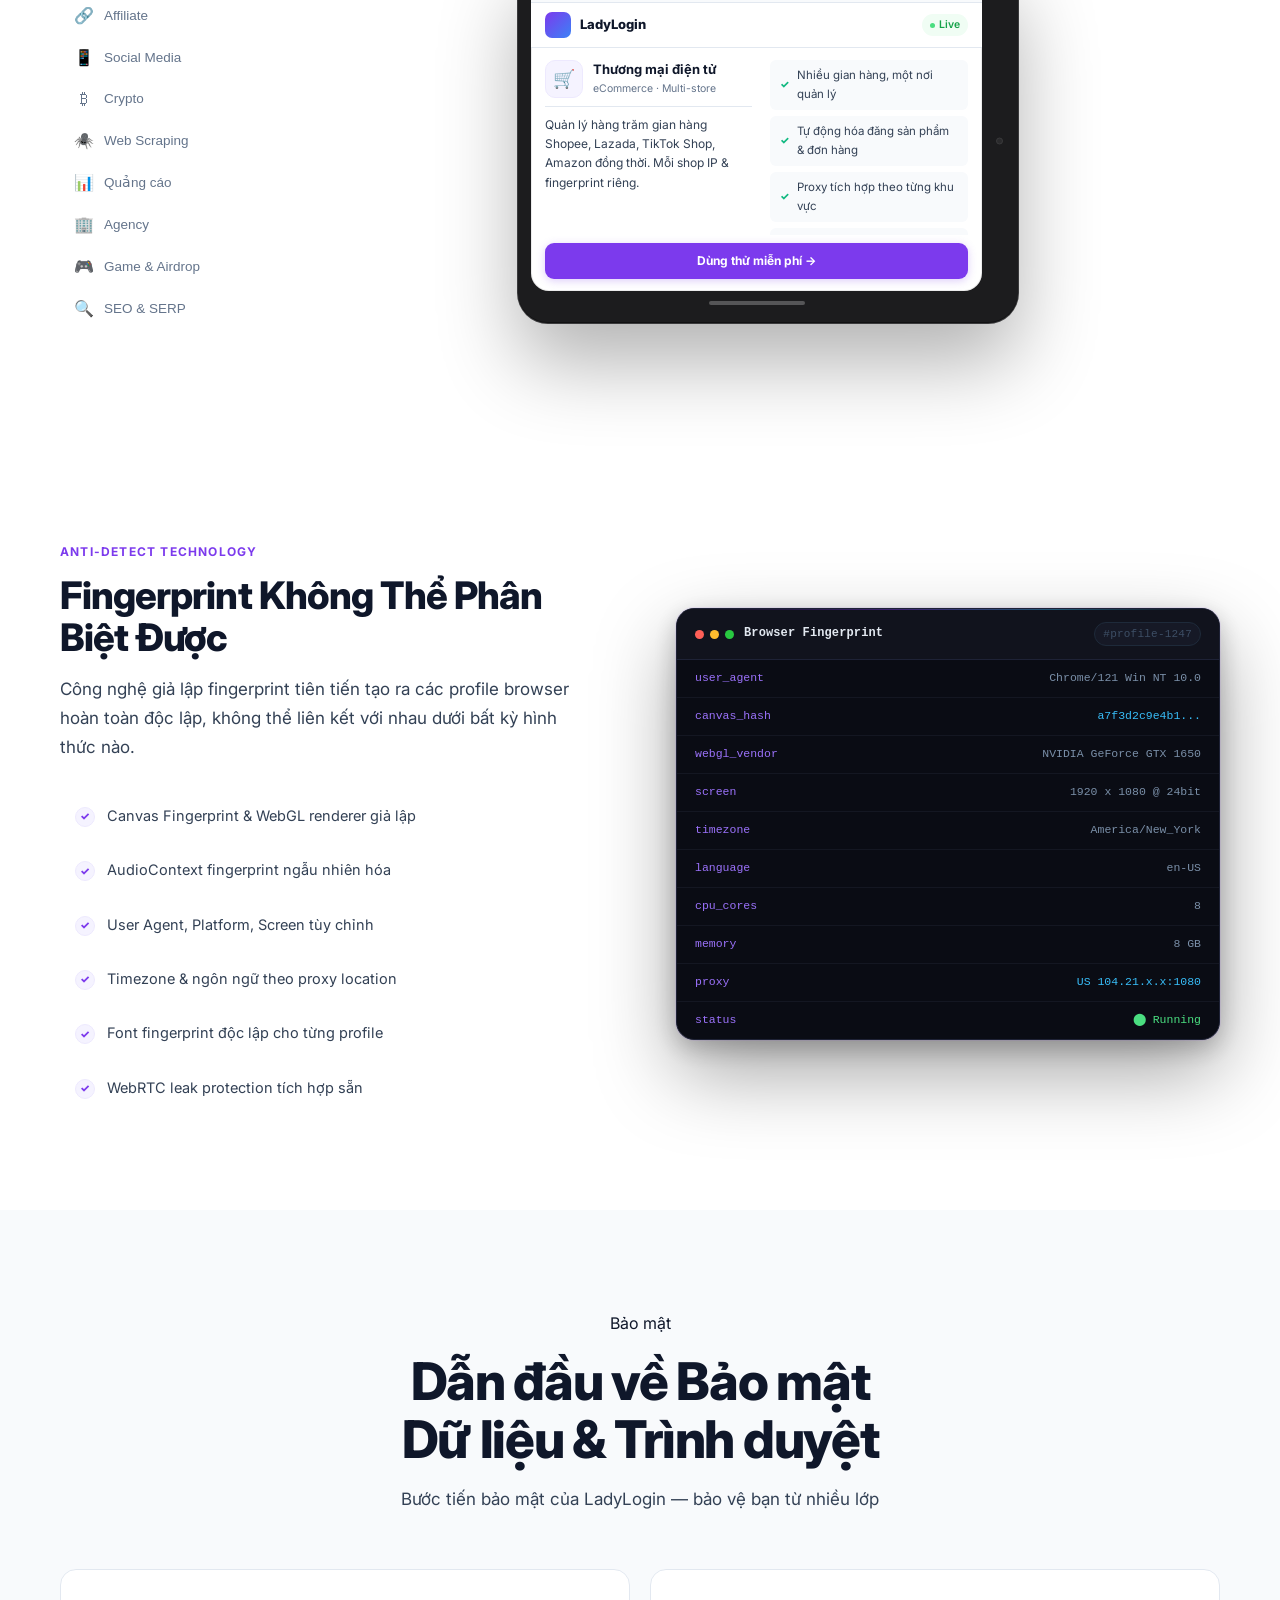
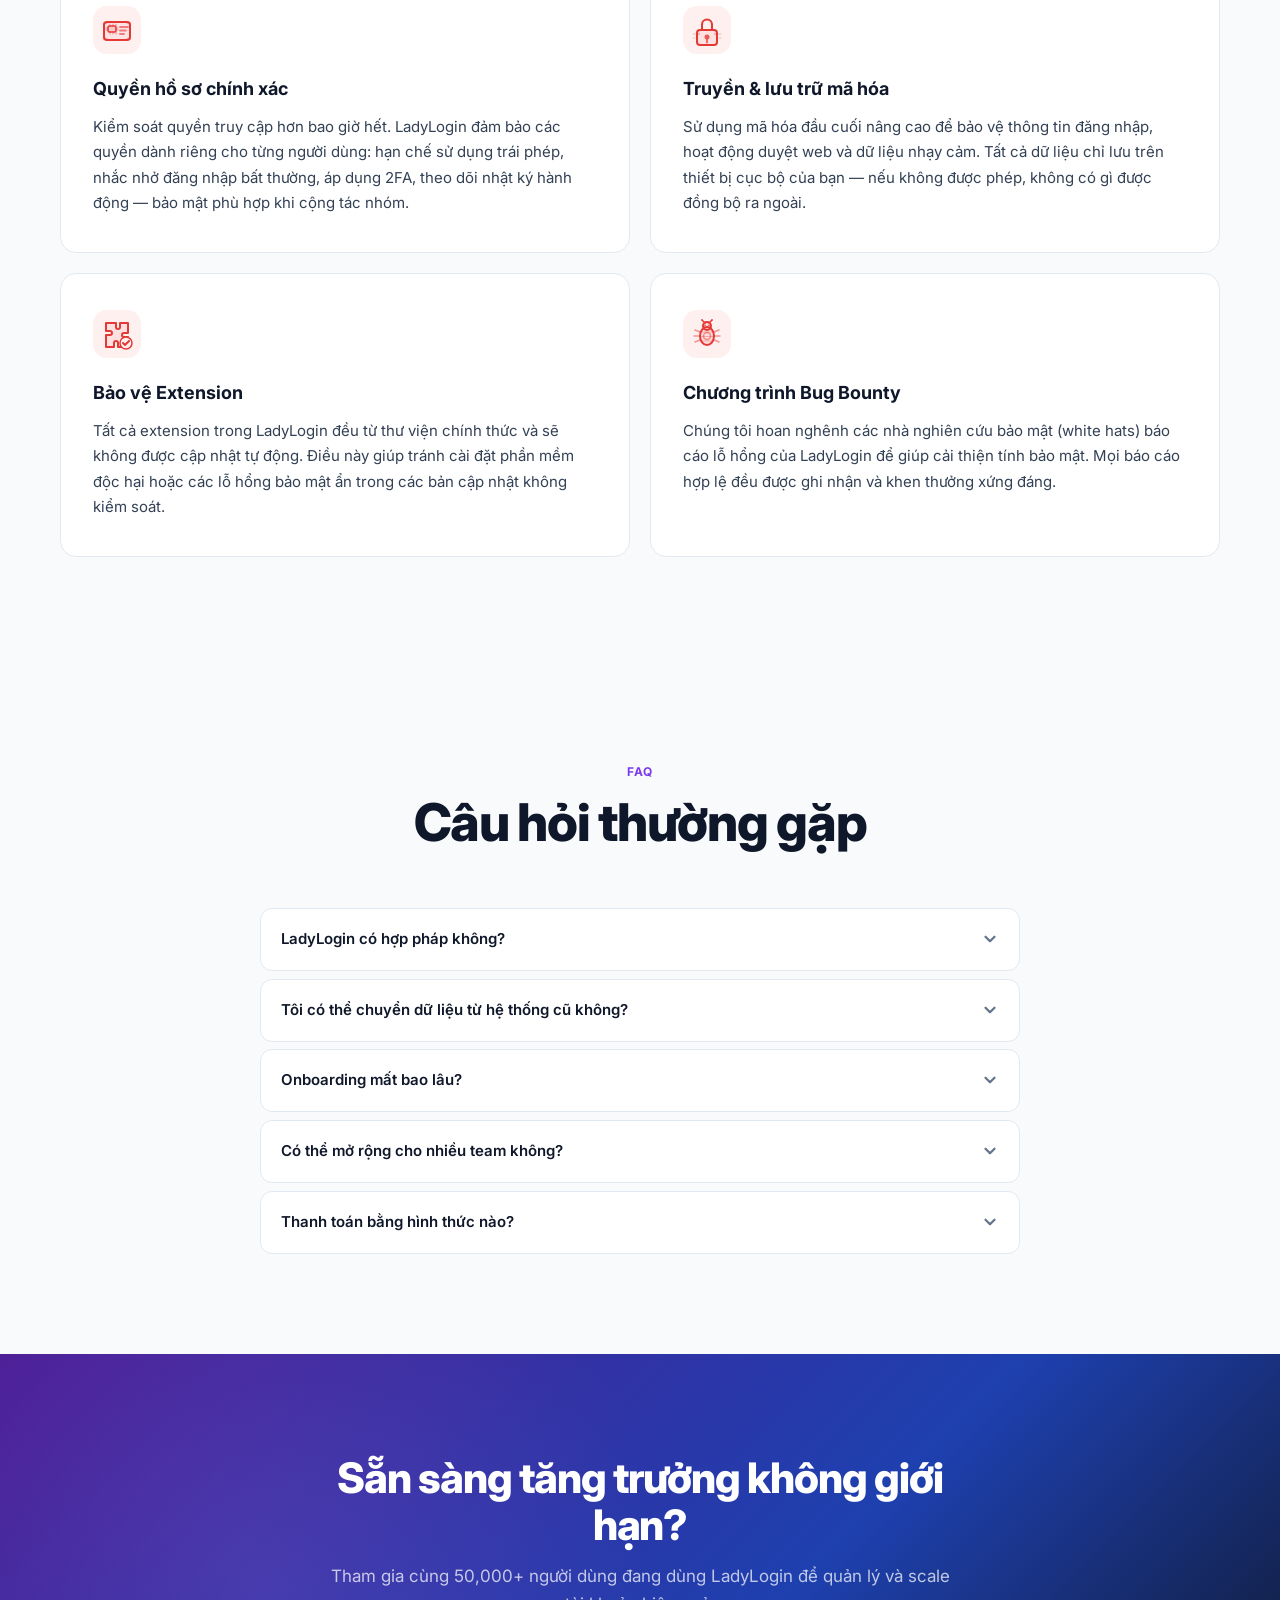
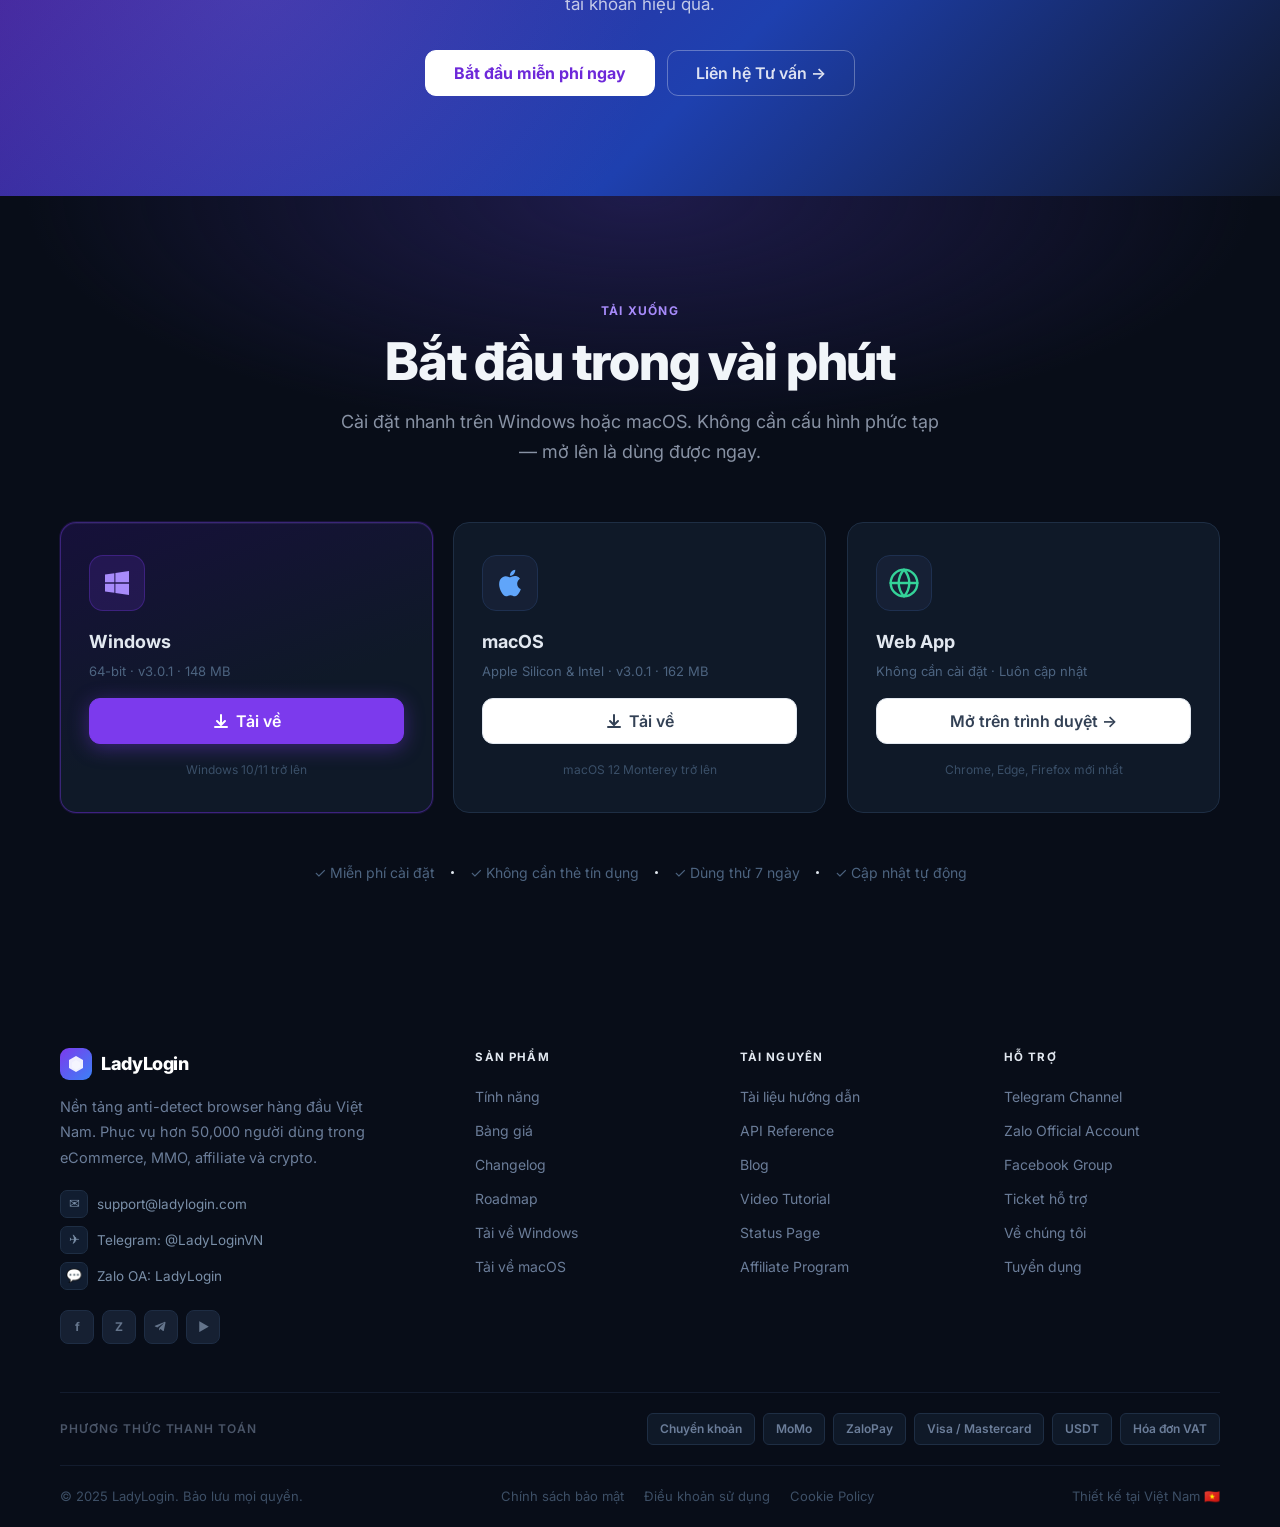
==== commit e2950681: "update2" ====
--- a/.vscode/index.html
+++ b/.vscode/index.html
@@ -57,44 +57,68 @@
 
     <!-- HERO -->
     <section class="hero">
-      <div class="container hero-inner">
+      <div class="container">
+
+        <!-- Center content -->
         <div class="hero-content">
           <div class="hero-badge">
             <span class="badge-dot"></span>
             Anti-Detect Browser #1 Việt Nam
           </div>
-          <h1>Quản lý đa tài khoản <span class="gradient-text">an toàn &amp; có hệ thống</span></h1>
+          <h1>Quản lý đa tài khoản<br><span class="gradient-text">An Toàn · Tự Động · Hiệu Quả</span></h1>
           <p class="hero-desc">
-            Quản lý hàng nghìn tài khoản trên Facebook, TikTok, Shopee, Amazon với fingerprint hoàn toàn độc lập. Tự động hóa workflow và tăng trưởng không giới hạn.
+            Hàng nghìn tài khoản Facebook, TikTok, Shopee, Amazon — mỗi profile một fingerprint độc lập. Không bị phát hiện, không bị ban, tăng trưởng không giới hạn.
           </p>
           <div class="hero-cta">
-            <a class="btn btn-primary btn-lg" href="#">Dùng thử miễn phí 7 ngày</a>
+            <a class="btn btn-primary btn-lg" href="#">
+              Dùng thử miễn phí 7 ngày
+            </a>
             <a class="btn btn-outline btn-lg" href="#features">
-              <svg width="14" height="14" viewBox="0 0 14 14" fill="none">
-                <polygon points="4,2 12,7 4,12" fill="currentColor"/>
+              <svg width="15" height="15" viewBox="0 0 15 15" fill="none">
+                <polygon points="4,2 13,7.5 4,13" fill="currentColor"/>
               </svg>
               Xem demo
             </a>
           </div>
           <div class="hero-trust">
             <div class="trust-item">
-              <svg width="14" height="14" viewBox="0 0 14 14" fill="none"><circle cx="7" cy="7" r="6" stroke="#10b981" stroke-width="1.5"/><path d="M4.5 7L6.5 9L9.5 5" stroke="#10b981" stroke-width="1.5" stroke-linecap="round" stroke-linejoin="round"/></svg>
+              <svg width="15" height="15" viewBox="0 0 15 15" fill="none"><circle cx="7.5" cy="7.5" r="6.5" stroke="#10b981" stroke-width="1.5"/><path d="M5 7.5L7 9.5L10.5 5.5" stroke="#10b981" stroke-width="1.5" stroke-linecap="round" stroke-linejoin="round"/></svg>
               Không cần thẻ tín dụng
             </div>
             <div class="trust-sep"></div>
             <div class="trust-item">
-              <svg width="14" height="14" viewBox="0 0 14 14" fill="none"><circle cx="7" cy="7" r="6" stroke="#10b981" stroke-width="1.5"/><path d="M4.5 7L6.5 9L9.5 5" stroke="#10b981" stroke-width="1.5" stroke-linecap="round" stroke-linejoin="round"/></svg>
+              <svg width="15" height="15" viewBox="0 0 15 15" fill="none"><circle cx="7.5" cy="7.5" r="6.5" stroke="#10b981" stroke-width="1.5"/><path d="M5 7.5L7 9.5L10.5 5.5" stroke="#10b981" stroke-width="1.5" stroke-linecap="round" stroke-linejoin="round"/></svg>
               Onboard dưới 10 phút
             </div>
             <div class="trust-sep"></div>
             <div class="trust-item">
-              <svg width="14" height="14" viewBox="0 0 14 14" fill="none"><circle cx="7" cy="7" r="6" stroke="#10b981" stroke-width="1.5"/><path d="M4.5 7L6.5 9L9.5 5" stroke="#10b981" stroke-width="1.5" stroke-linecap="round" stroke-linejoin="round"/></svg>
+              <svg width="15" height="15" viewBox="0 0 15 15" fill="none"><circle cx="7.5" cy="7.5" r="6.5" stroke="#10b981" stroke-width="1.5"/><path d="M5 7.5L7 9.5L10.5 5.5" stroke="#10b981" stroke-width="1.5" stroke-linecap="round" stroke-linejoin="round"/></svg>
               Hỗ trợ 24/7
             </div>
-          </div>
-        </div>
-
+            <div class="trust-sep"></div>
+            <div class="trust-item">
+              <svg width="15" height="15" viewBox="0 0 15 15" fill="none"><circle cx="7.5" cy="7.5" r="6.5" stroke="#10b981" stroke-width="1.5"/><path d="M5 7.5L7 9.5L10.5 5.5" stroke="#10b981" stroke-width="1.5" stroke-linecap="round" stroke-linejoin="round"/></svg>
+              50,000+ người dùng
+            </div>
+          </div>
+        </div>
+
+        <!-- Full-width visual -->
         <div class="hero-visual">
+          <div class="float-card float-card-1">
+            <div class="fc-icon">🛡️</div>
+            <div>
+              <div class="fc-title">Fingerprint OK</div>
+              <div class="fc-sub">Tất cả profiles sạch</div>
+            </div>
+          </div>
+          <div class="float-card float-card-2">
+            <div class="fc-icon">⚡</div>
+            <div>
+              <div class="fc-title">1,420 tasks</div>
+              <div class="fc-sub">Hoàn thành hôm nay</div>
+            </div>
+          </div>
           <div class="hero-panel">
             <div class="panel-titlebar">
               <div class="panel-dots">
@@ -102,8 +126,8 @@
                 <span class="dot dot-yellow"></span>
                 <span class="dot dot-green"></span>
               </div>
-              <div class="panel-title">Workspace Overview</div>
-              <div class="panel-status"><span class="status-dot"></span> Live</div>
+              <div class="panel-title">LadyLogin — Workspace Overview</div>
+              <div class="panel-status"><span class="status-dot"></span> 248 profiles live</div>
             </div>
             <div class="panel-body">
               <div class="kpi-row">
@@ -122,49 +146,51 @@
                   <div class="kpi-value">1,420</div>
                   <div class="kpi-trend trend-up">+85</div>
                 </div>
+                <div class="kpi-card">
+                  <div class="kpi-label">Proxy uptime</div>
+                  <div class="kpi-value">99.9%</div>
+                  <div class="kpi-trend trend-up">Ổn định</div>
+                </div>
               </div>
               <div class="panel-table">
                 <div class="ptrow ptrow-head">
-                  <span>Profile</span><span>Proxy</span><span>Status</span>
+                  <span>Profile</span><span>Proxy</span><span>Fingerprint</span><span>Status</span>
                 </div>
                 <div class="ptrow">
                   <span>Shop US #08</span>
                   <span class="proxy-tag">🇺🇸 US Residential</span>
+                  <span class="proxy-tag">Chrome 121 · Win</span>
                   <span class="status-badge status-ok">Running</span>
                 </div>
                 <div class="ptrow">
-                  <span>TikTok Team</span>
+                  <span>TikTok Team A</span>
                   <span class="proxy-tag">🇸🇬 SG Mobile</span>
+                  <span class="proxy-tag">Chrome 120 · Mac</span>
                   <span class="status-badge status-warn">Syncing</span>
                 </div>
                 <div class="ptrow">
-                  <span>Affiliate VN</span>
+                  <span>Affiliate VN #3</span>
                   <span class="proxy-tag">🇻🇳 VN DC</span>
+                  <span class="proxy-tag">Firefox 122 · Win</span>
                   <span class="status-badge status-ok">Ready</span>
                 </div>
                 <div class="ptrow">
                   <span>FB Ads Pool</span>
                   <span class="proxy-tag">🇬🇧 UK Proxy</span>
+                  <span class="proxy-tag">Chrome 121 · Mac</span>
                   <span class="status-badge status-idle">Idle</span>
                 </div>
+                <div class="ptrow">
+                  <span>Amazon EU #2</span>
+                  <span class="proxy-tag">🇩🇪 DE Residential</span>
+                  <span class="proxy-tag">Edge 121 · Win</span>
+                  <span class="status-badge status-ok">Running</span>
+                </div>
               </div>
             </div>
           </div>
-          <div class="float-card float-card-1">
-            <div class="fc-icon">🛡️</div>
-            <div>
-              <div class="fc-title">Fingerprint OK</div>
-              <div class="fc-sub">Tất cả profiles sạch</div>
-            </div>
-          </div>
-          <div class="float-card float-card-2">
-            <div class="fc-icon">⚡</div>
-            <div>
-              <div class="fc-title">1,420 tasks</div>
-              <div class="fc-sub">Hoàn thành hôm nay</div>
-            </div>
-          </div>
-        </div>
+        </div>
+
       </div>
     </section>
 
@@ -378,7 +404,7 @@
             <div class="pc-price">
               <span class="price-amount" style="font-size:28px;line-height:1.3">Liên hệ</span>
             </div>
-            <a class="btn btn-outline btn-block" href="#">Liên hệ Sales</a>
+            <a class="btn btn-outline btn-block" href="#">Liên hệ tư vấn</a>
             <div class="pc-features">
               <div class="pc-feat"><svg class="check-icon" viewBox="0 0 16 16" fill="none"><path d="M3 8L6.5 11.5L13 5" stroke="currentColor" stroke-width="2" stroke-linecap="round" stroke-linejoin="round"/></svg>Unlimited profiles</div>
               <div class="pc-feat"><svg class="check-icon" viewBox="0 0 16 16" fill="none"><path d="M3 8L6.5 11.5L13 5" stroke="currentColor" stroke-width="2" stroke-linecap="round" stroke-linejoin="round"/></svg>Unlimited workspaces</div>
@@ -432,7 +458,7 @@
     </div>
   </section>
   <!-- USE CASES -->
-  <section id="usecases" class="usecases-section" style="padding:100px 0;">
+  <section id="usecases" class="usecases-section section">
     <div class="container">
       <div class="section-head">
         <div class="section-tag">Giải pháp</div>
@@ -605,6 +631,166 @@
             </div>
             <div class="ipad-home-bar"></div>
           </div>
+        </div>
+      </div>
+    </div>
+  </section>
+  <!-- FINGERPRINT -->
+  <section id="fingerprint" class="fp-section">
+    <div class="container">
+      <div class="fp-inner">
+        <div>
+          <div class="section-tag">Anti-Detect Technology</div>
+          <h2 class="section-title">Fingerprint Không Thể Phân Biệt Được</h2>
+          <p class="section-desc">
+            Công nghệ giả lập fingerprint tiên tiến tạo ra các profile browser hoàn toàn
+            độc lập, không thể liên kết với nhau dưới bất kỳ hình thức nào.
+          </p>
+          <ul class="fp-list">
+            <li><span class="fp-check">&#10003;</span> Canvas Fingerprint &amp; WebGL renderer giả lập</li>
+            <li><span class="fp-check">&#10003;</span> AudioContext fingerprint ngẫu nhiên hóa</li>
+            <li><span class="fp-check">&#10003;</span> User Agent, Platform, Screen tùy chỉnh</li>
+            <li><span class="fp-check">&#10003;</span> Timezone &amp; ngôn ngữ theo proxy location</li>
+            <li><span class="fp-check">&#10003;</span> Font fingerprint độc lập cho từng profile</li>
+            <li><span class="fp-check">&#10003;</span> WebRTC leak protection tích hợp sẵn</li>
+          </ul>
+        </div>
+
+        <div class="fp-visual">
+          <div class="fp-visual-head">
+            <div class="fp-visual-dots">
+              <span class="fp-dot fp-dot-r"></span>
+              <span class="fp-dot fp-dot-y"></span>
+              <span class="fp-dot fp-dot-g"></span>
+            </div>
+            <span class="fp-title">Browser Fingerprint</span>
+            <span class="fp-id">#profile-1247</span>
+          </div>
+          <div class="fp-row">
+            <span class="fp-key">user_agent</span>
+            <span class="fp-val">Chrome/121 Win NT 10.0</span>
+          </div>
+          <div class="fp-row">
+            <span class="fp-key">canvas_hash</span>
+            <span class="fp-val accent">a7f3d2c9e4b1...</span>
+          </div>
+          <div class="fp-row">
+            <span class="fp-key">webgl_vendor</span>
+            <span class="fp-val">NVIDIA GeForce GTX 1650</span>
+          </div>
+          <div class="fp-row">
+            <span class="fp-key">screen</span>
+            <span class="fp-val">1920 x 1080 @ 24bit</span>
+          </div>
+          <div class="fp-row">
+            <span class="fp-key">timezone</span>
+            <span class="fp-val">America/New_York</span>
+          </div>
+          <div class="fp-row">
+            <span class="fp-key">language</span>
+            <span class="fp-val">en-US</span>
+          </div>
+          <div class="fp-row">
+            <span class="fp-key">cpu_cores</span>
+            <span class="fp-val">8</span>
+          </div>
+          <div class="fp-row">
+            <span class="fp-key">memory</span>
+            <span class="fp-val">8 GB</span>
+          </div>
+          <div class="fp-row">
+            <span class="fp-key">proxy</span>
+            <span class="fp-val accent">US 104.21.x.x:1080</span>
+          </div>
+          <div class="fp-row">
+            <span class="fp-key">status</span>
+            <span class="fp-val green">&#11044; Running</span>
+          </div>
+        </div>
+      </div>
+    </div>
+  </section>
+  <!-- SECURITY -->
+  <section class="security-section">
+    <div class="container">
+      <div class="security-header">
+        <div class="section-tag">Bảo mật</div>
+        <h2>Dẫn đầu về Bảo mật<br>Dữ liệu & Trình duyệt</h2>
+        <p>Bước tiến bảo mật của LadyLogin — bảo vệ bạn từ nhiều lớp</p>
+      </div>
+      <div class="security-grid">
+        <div class="security-card">
+          <div class="security-icon"><svg width="48" height="48" viewBox="0 0 48 48" fill="none">
+            <rect width="48" height="48" rx="14" fill="#FFF0F0"/>
+            <!-- ID Card / Access Control -->
+            <rect x="11" y="16" width="26" height="18" rx="3" stroke="#E53935" stroke-width="2" fill="#E53935" fill-opacity="0.07"/>
+            <!-- Chip -->
+            <rect x="15" y="20" width="8" height="6" rx="1.5" stroke="#E53935" stroke-width="1.5" fill="#E53935" fill-opacity="0.15"/>
+            <path d="M17 20v-2M20 20v-2M23 20v-2M17 26v2M20 26v2M23 26v2M15 22h-2M15 24h-2M23 22h2M23 24h2" stroke="#E53935" stroke-width="1" stroke-linecap="round" opacity="0.5"/>
+            <!-- User bars -->
+            <path d="M27 21h8M27 24.5h6M27 28h4" stroke="#E53935" stroke-width="1.8" stroke-linecap="round" opacity="0.6"/>
+            <!-- Corner brackets -->
+            <path d="M11 20v-3h3" stroke="#E53935" stroke-width="1.5" stroke-linecap="round" opacity="0.4"/>
+            <path d="M37 20v-3h-3" stroke="#E53935" stroke-width="1.5" stroke-linecap="round" opacity="0.4"/>
+            <path d="M11 30v3h3" stroke="#E53935" stroke-width="1.5" stroke-linecap="round" opacity="0.4"/>
+            <path d="M37 30v3h-3" stroke="#E53935" stroke-width="1.5" stroke-linecap="round" opacity="0.4"/>
+          </svg></div>
+          <h3>Quyền hồ sơ chính xác</h3>
+          <p>Kiểm soát quyền truy cập hơn bao giờ hết. LadyLogin đảm bảo các quyền dành riêng cho từng người dùng: hạn chế sử dụng trái phép, nhắc nhở đăng nhập bất thường, áp dụng 2FA, theo dõi nhật ký hành động — bảo mật phù hợp khi cộng tác nhóm.</p>
+        </div>
+        <div class="security-card">
+          <div class="security-icon"><svg width="48" height="48" viewBox="0 0 48 48" fill="none">
+            <rect width="48" height="48" rx="14" fill="#FFF0F0"/>
+            <!-- Lock with circuit lines — encryption -->
+            <rect x="14" y="24" width="20" height="15" rx="3" stroke="#E53935" stroke-width="2" fill="#E53935" fill-opacity="0.08"/>
+            <path d="M19 24v-5.5a5 5 0 0 1 10 0V24" stroke="#E53935" stroke-width="2" stroke-linecap="round" fill="none"/>
+            <!-- Keyhole -->
+            <circle cx="24" cy="31" r="2.5" fill="#E53935" opacity="0.8"/>
+            <path d="M24 33.5v3" stroke="#E53935" stroke-width="2" stroke-linecap="round" opacity="0.7"/>
+            <!-- Circuit nodes on lock body -->
+            <circle cx="16" cy="28" r="1" fill="#E53935" opacity="0.4"/>
+            <circle cx="32" cy="28" r="1" fill="#E53935" opacity="0.4"/>
+            <path d="M10 28h4M34 28h4M10 32h2M36 32h2" stroke="#E53935" stroke-width="1" stroke-linecap="round" opacity="0.3"/>
+          </svg></div>
+          <h3>Truyền & lưu trữ mã hóa</h3>
+          <p>Sử dụng mã hóa đầu cuối nâng cao để bảo vệ thông tin đăng nhập, hoạt động duyệt web và dữ liệu nhạy cảm. Tất cả dữ liệu chỉ lưu trên thiết bị cục bộ của bạn — nếu không được phép, không có gì được đồng bộ ra ngoài.</p>
+        </div>
+        <div class="security-card">
+          <div class="security-icon"><svg width="48" height="48" viewBox="0 0 48 48" fill="none">
+            <rect width="48" height="48" rx="14" fill="#FFF0F0"/>
+            <!-- Puzzle piece — extension -->
+            <path d="M13 13h10v4c0 1.1.9 2 2 2s2-.9 2-2v-4h8v10h-4c-1.1 0-2 .9-2 2s.9 2 2 2h4v10H25v-4c0-1.1-.9-2-2-2s-2 .9-2 2v4H13V25h4c1.1 0 2-.9 2-2s-.9-2-2-2h-4V13Z" stroke="#E53935" stroke-width="2" fill="#E53935" fill-opacity="0.08" stroke-linejoin="round"/>
+            <!-- Verified checkmark -->
+            <circle cx="33" cy="33" r="6" fill="#FFF0F0" stroke="#E53935" stroke-width="1.5"/>
+            <path d="M30 33 L32 35 L36 31" stroke="#E53935" stroke-width="2" stroke-linecap="round" stroke-linejoin="round"/>
+          </svg></div>
+          <h3>Bảo vệ Extension</h3>
+          <p>Tất cả extension trong LadyLogin đều từ thư viện chính thức và sẽ không được cập nhật tự động. Điều này giúp tránh cài đặt phần mềm độc hại hoặc các lỗ hổng bảo mật ẩn trong các bản cập nhật không kiểm soát.</p>
+        </div>
+        <div class="security-card">
+          <div class="security-icon"><svg width="48" height="48" viewBox="0 0 48 48" fill="none">
+            <rect width="48" height="48" rx="14" fill="#FFF0F0"/>
+            <!-- Bug (insect) — bug bounty -->
+            <ellipse cx="24" cy="26" rx="7" ry="9" stroke="#E53935" stroke-width="2" fill="#E53935" fill-opacity="0.1"/>
+            <!-- Head -->
+            <circle cx="24" cy="16" r="4" stroke="#E53935" stroke-width="2" fill="#E53935" fill-opacity="0.12"/>
+            <!-- Eyes -->
+            <circle cx="22" cy="15.5" r="1" fill="#E53935" opacity="0.7"/>
+            <circle cx="26" cy="15.5" r="1" fill="#E53935" opacity="0.7"/>
+            <!-- Antenna -->
+            <path d="M22 13 L19 10M26 13 L29 10" stroke="#E53935" stroke-width="1.5" stroke-linecap="round"/>
+            <circle cx="19" cy="10" r="1" fill="#E53935" opacity="0.6"/>
+            <circle cx="29" cy="10" r="1" fill="#E53935" opacity="0.6"/>
+            <!-- Legs -->
+            <path d="M17 22 L12 20M17 26 L11 26M17 30 L12 32" stroke="#E53935" stroke-width="1.5" stroke-linecap="round" opacity="0.5"/>
+            <path d="M31 22 L36 20M31 26 L37 26M31 30 L36 32" stroke="#E53935" stroke-width="1.5" stroke-linecap="round" opacity="0.5"/>
+            <!-- Body segment lines -->
+            <path d="M17.5 22h13M17 26.5h14M17.5 31h13" stroke="#E53935" stroke-width="1" opacity="0.3"/>
+            <!-- Target crosshair overlay -->
+            <circle cx="24" cy="26" r="3.5" stroke="#E53935" stroke-width="1.5" opacity="0.5"/>
+          </svg></div>
+          <h3>Chương trình Bug Bounty</h3>
+          <p>Chúng tôi hoan nghênh các nhà nghiên cứu bảo mật (white hats) báo cáo lỗ hổng của LadyLogin để giúp cải thiện tính bảo mật. Mọi báo cáo hợp lệ đều được ghi nhận và khen thưởng xứng đáng.</p>
         </div>
       </div>
     </div>
@@ -663,68 +849,196 @@
           <p>Tham gia cùng 50,000+ người dùng đang dùng LadyLogin để quản lý và scale tài khoản hiệu quả.</p>
           <div class="cta-buttons">
             <a class="btn btn-white btn-lg" href="#">Bắt đầu miễn phí ngay</a>
-            <a class="btn btn-ghost-white btn-lg" href="#">Liên hệ Sales →</a>
+            <a class="btn btn-ghost-white btn-lg" href="#">Liên hệ Tư vấn →</a>
           </div>
         </div>
       </div>
     </section>
+    <!-- DOWNLOAD -->
+    <section id="download" class="dl-section">
+      <div class="container">
+        <div class="section-head">
+          <div class="section-eyebrow">Tải xuống</div>
+          <h2>Bắt đầu trong vài phút</h2>
+          <p>Cài đặt nhanh trên Windows hoặc macOS. Không cần cấu hình phức tạp — mở lên là dùng được ngay.</p>
+        </div>
+
+        <div class="dl-grid">
+
+          <!-- Windows -->
+          <div class="dl-card dl-card-primary">
+            <div class="dl-card-icon">
+              <svg width="32" height="32" viewBox="0 0 24 24" fill="currentColor">
+                <path d="M3 5.557L10.02 4.6v6.9H3V5.557zM10.02 12.49l.001 6.91L3 18.443V12.49h7.02zM10.8 4.49L21 3v8.49h-10.2V4.49zM21 12.51v8.49l-10.2-1.48V12.51H21z"/>
+              </svg>
+            </div>
+            <div class="dl-card-info">
+              <div class="dl-platform">Windows</div>
+              <div class="dl-meta">64-bit · v3.0.1 · 148 MB</div>
+            </div>
+            <a href="#" class="btn btn-primary btn-lg dl-btn">
+              <svg width="16" height="16" viewBox="0 0 16 16" fill="none"><path d="M8 2v9M4 8l4 4 4-4M2 14h12" stroke="currentColor" stroke-width="2" stroke-linecap="round" stroke-linejoin="round"/></svg>
+              Tải về
+            </a>
+            <div class="dl-req">Windows 10/11 trở lên</div>
+          </div>
+
+          <!-- macOS -->
+          <div class="dl-card">
+            <div class="dl-card-icon">
+              <svg width="32" height="32" viewBox="0 0 24 24" fill="currentColor">
+                <path d="M18.71 19.5c-.83 1.24-1.71 2.45-3.05 2.47-1.34.03-1.77-.79-3.29-.79-1.53 0-2 .77-3.27.82-1.31.05-2.3-1.32-3.14-2.53C4.25 17 2.94 12.45 4.7 9.39c.87-1.52 2.43-2.48 4.12-2.51 1.28-.02 2.5.87 3.29.87.78 0 2.26-1.07 3.8-.91.65.03 2.47.26 3.64 1.98-.09.06-2.17 1.28-2.15 3.81.03 3.02 2.65 4.03 2.68 4.04-.03.07-.42 1.44-1.38 2.83M13 3.5c.73-.83 1.94-1.46 2.94-1.5.13 1.17-.34 2.35-1.04 3.19-.69.85-1.83 1.51-2.95 1.42-.15-1.15.41-2.35 1.05-3.11z"/>
+              </svg>
+            </div>
+            <div class="dl-card-info">
+              <div class="dl-platform">macOS</div>
+              <div class="dl-meta">Apple Silicon &amp; Intel · v3.0.1 · 162 MB</div>
+            </div>
+            <a href="#" class="btn btn-outline btn-lg dl-btn">
+              <svg width="16" height="16" viewBox="0 0 16 16" fill="none"><path d="M8 2v9M4 8l4 4 4-4M2 14h12" stroke="currentColor" stroke-width="2" stroke-linecap="round" stroke-linejoin="round"/></svg>
+              Tải về
+            </a>
+            <div class="dl-req">macOS 12 Monterey trở lên</div>
+          </div>
+
+          <!-- Web -->
+          <div class="dl-card">
+            <div class="dl-card-icon dl-card-icon-web">
+              <svg width="32" height="32" viewBox="0 0 24 24" fill="none" stroke="currentColor" stroke-width="1.8" stroke-linecap="round" stroke-linejoin="round">
+                <circle cx="12" cy="12" r="10"/>
+                <path d="M2 12h20M12 2a15.3 15.3 0 0 1 4 10 15.3 15.3 0 0 1-4 10 15.3 15.3 0 0 1-4-10 15.3 15.3 0 0 1 4-10z"/>
+              </svg>
+            </div>
+            <div class="dl-card-info">
+              <div class="dl-platform">Web App</div>
+              <div class="dl-meta">Không cần cài đặt · Luôn cập nhật</div>
+            </div>
+            <a href="#" class="btn btn-outline btn-lg dl-btn">
+              Mở trên trình duyệt →
+            </a>
+            <div class="dl-req">Chrome, Edge, Firefox mới nhất</div>
+          </div>
+
+        </div>
+
+        <div class="dl-footer-note">
+          <span>✓ Miễn phí cài đặt</span>
+          <span class="trust-sep"></span>
+          <span>✓ Không cần thẻ tín dụng</span>
+          <span class="trust-sep"></span>
+          <span>✓ Dùng thử 7 ngày</span>
+          <span class="trust-sep"></span>
+          <span>✓ Cập nhật tự động</span>
+        </div>
+      </div>
+    </section>
 
   </main>
 
   <footer class="footer">
-    <div class="container footer-inner">
-      <div class="footer-brand">
-        <a class="brand" href="#">
-          <span class="brand-mark">
-            <svg width="18" height="18" viewBox="0 0 18 18" fill="none">
-              <path d="M9 1L16 5V13L9 17L2 13V5L9 1Z" fill="white" fill-opacity="0.9"/>
-              <path d="M9 5L13 7.5V12.5L9 15L5 12.5V7.5L9 5Z" fill="white" fill-opacity="0.4"/>
-            </svg>
-          </span>
-          <span class="brand-text">LadyLogin</span>
-        </a>
-        <p>Nền tảng quản lý đa tài khoản<br>cho đội ngũ tăng trưởng hiện đại.</p>
-        <div class="footer-socials">
-          <a href="#" class="social-link" aria-label="Facebook">f</a>
-          <a href="#" class="social-link" aria-label="Zalo">Z</a>
-          <a href="#" class="social-link" aria-label="Telegram">
-            <svg width="14" height="14" viewBox="0 0 14 14" fill="currentColor"><path d="M1 6.5L3.3 7.4L9.4 3.2C9.6 3.1 9.7 3.3 9.6 3.4L5.2 8L5 10.5L6.5 9L9 11C9.3 11.2 9.7 11.1 9.8 10.7L11.5 2.8C11.6 2.2 11 1.7 10.5 1.9L1 5.8C0.6 6 0.6 6.5 1 6.5Z"/></svg>
+    <div class="container">
+      <div class="footer-top">
+
+        <!-- Brand & Contact -->
+        <div class="footer-brand">
+          <a class="brand" href="#">
+            <span class="brand-mark">
+              <svg width="18" height="18" viewBox="0 0 18 18" fill="none">
+                <path d="M9 1L16 5V13L9 17L2 13V5L9 1Z" fill="white" fill-opacity="0.9"/>
+                <path d="M9 5L13 7.5V12.5L9 15L5 12.5V7.5L9 5Z" fill="white" fill-opacity="0.4"/>
+              </svg>
+            </span>
+            <span class="brand-text">LadyLogin</span>
           </a>
-        </div>
-      </div>
-      <div class="footer-nav">
+          <p>Nền tảng anti-detect browser hàng đầu Việt Nam. Phục vụ hơn 50,000 người dùng trong eCommerce, MMO, affiliate và crypto.</p>
+          <div class="footer-contact">
+            <a href="mailto:support@ladylogin.com">
+              <span class="footer-contact-icon">✉</span>
+              support@ladylogin.com
+            </a>
+            <a href="#">
+              <span class="footer-contact-icon">✈</span>
+              Telegram: @LadyLoginVN
+            </a>
+            <a href="#">
+              <span class="footer-contact-icon">💬</span>
+              Zalo OA: LadyLogin
+            </a>
+          </div>
+          <div class="footer-socials">
+            <a href="#" class="social-link" aria-label="Facebook">f</a>
+            <a href="#" class="social-link" aria-label="Zalo">Z</a>
+            <a href="#" class="social-link" aria-label="Telegram">
+              <svg width="14" height="14" viewBox="0 0 14 14" fill="currentColor"><path d="M1 6.5L3.3 7.4L9.4 3.2C9.6 3.1 9.7 3.3 9.6 3.4L5.2 8L5 10.5L6.5 9L9 11C9.3 11.2 9.7 11.1 9.8 10.7L11.5 2.8C11.6 2.2 11 1.7 10.5 1.9L1 5.8C0.6 6 0.6 6.5 1 6.5Z"/></svg>
+            </a>
+            <a href="#" class="social-link" aria-label="YouTube">▶</a>
+          </div>
+        </div>
+
+        <!-- Sản phẩm -->
         <div class="footer-col">
           <h4>Sản phẩm</h4>
           <a href="#">Tính năng</a>
           <a href="#">Bảng giá</a>
           <a href="#">Changelog</a>
           <a href="#">Roadmap</a>
-        </div>
+          <a href="#">Tải về Windows</a>
+          <a href="#">Tải về macOS</a>
+        </div>
+
+        <!-- Tài nguyên -->
         <div class="footer-col">
           <h4>Tài nguyên</h4>
-          <a href="#">Tài liệu</a>
+          <a href="#">Tài liệu hướng dẫn</a>
           <a href="#">API Reference</a>
           <a href="#">Blog</a>
-          <a href="#">Tutorial</a>
-        </div>
+          <a href="#">Video Tutorial</a>
+          <a href="#">Status Page</a>
+          <a href="#">Affiliate Program</a>
+        </div>
+
+        <!-- Hỗ trợ -->
         <div class="footer-col">
-          <h4>Công ty</h4>
+          <h4>Hỗ trợ</h4>
+          <a href="#">Telegram Channel</a>
+          <a href="#">Zalo Official Account</a>
+          <a href="#">Facebook Group</a>
+          <a href="#">Ticket hỗ trợ</a>
           <a href="#">Về chúng tôi</a>
-          <a href="#">Liên hệ</a>
-          <a href="#">Bảo mật</a>
-          <a href="#">Điều khoản</a>
+          <a href="#">Tuyển dụng</a>
+        </div>
+
+      </div>
+
+      <!-- Payment & trust -->
+      <div class="footer-trust">
+        <span class="footer-trust-label">Phương thức thanh toán</span>
+        <div class="footer-badges">
+          <span class="fbadge">Chuyển khoản</span>
+          <span class="fbadge">MoMo</span>
+          <span class="fbadge">ZaloPay</span>
+          <span class="fbadge">Visa / Mastercard</span>
+          <span class="fbadge">USDT</span>
+          <span class="fbadge">Hóa đơn VAT</span>
         </div>
       </div>
     </div>
+
     <div class="footer-bottom">
       <div class="container">
-        <p>© 2025 LadyLogin. All rights reserved.</p>
+        <p>© 2025 LadyLogin. Bảo lưu mọi quyền.</p>
+        <div class="footer-legal">
+          <a href="#">Chính sách bảo mật</a>
+          <a href="#">Điều khoản sử dụng</a>
+          <a href="#">Cookie Policy</a>
+        </div>
         <p>Thiết kế tại Việt Nam 🇻🇳</p>
       </div>
     </div>
   </footer>
 
   <script>
+    // ── Tab switching ─────────────────────────────────────────
     function switchTab(btn, panelId) {
       const next = document.getElementById(panelId);
       if (!next || next.classList.contains("active")) return;
@@ -734,6 +1048,7 @@
       requestAnimationFrame(() => next.classList.add("active"));
     }
 
+    // ── Mobile menu ───────────────────────────────────────────
     const menuBtn = document.getElementById("menuBtn");
     const mainNav = document.getElementById("mainNav");
     menuBtn.addEventListener("click", () => {
@@ -747,22 +1062,183 @@
       });
     });
 
-    // Scroll reveal
+    // ── Scroll progress bar ───────────────────────────────────
+    const progressBar = document.createElement("div");
+    progressBar.className = "scroll-progress";
+    document.body.prepend(progressBar);
+
+    // ── Header compact + progress update ─────────────────────
+    const header = document.querySelector(".header");
+    window.addEventListener("scroll", () => {
+      const sy = window.scrollY;
+      const total = document.body.scrollHeight - window.innerHeight;
+      progressBar.style.setProperty("--pct", (sy / total * 100).toFixed(2) + "%");
+      header.classList.toggle("scrolled", sy > 60);
+    }, { passive: true });
+
+    // ── Hero panel parallax ───────────────────────────────────
+    const heroPanel = document.querySelector(".hero-panel");
+    if (heroPanel) {
+      window.addEventListener("scroll", () => {
+        heroPanel.style.transform = "translateY(" + (window.scrollY * 0.07) + "px)";
+      }, { passive: true });
+    }
+
+    // ── Scroll reveal ─────────────────────────────────────────
     const revealEls = document.querySelectorAll(
-      ".hero-content, .hero-visual, .brands-section .container, .stats-grid, .section-head, .feature-card, .pricing-card, .step-item, .testimonial, details, .cta-inner, .footer-inner"
+      ".hero-content, .hero-visual, .brands-section .container, .stats-grid, .section-head, .feature-card, .pricing-card, .dl-card, .security-card, .fp-inner > div:first-child, .fp-visual, .step-item, .testimonial, details, .cta-inner, .footer-top"
     );
     const io = new IntersectionObserver((entries) => {
-      entries.forEach(e => { if (e.isIntersecting) { e.target.classList.add("in-view"); io.unobserve(e.target); } });
-    }, { threshold: 0.1, rootMargin: "0px 0px -30px 0px" });
+      entries.forEach(e => {
+        if (e.isIntersecting) { e.target.classList.add("in-view"); io.unobserve(e.target); }
+      });
+    }, { threshold: 0.08, rootMargin: "0px 0px -48px 0px" });
     revealEls.forEach(el => io.observe(el));
 
-    // FAQ smooth open/close
+    // ── Active nav on scroll ──────────────────────────────────
+    const navLinks = document.querySelectorAll(".nav a[href^='#']");
+    const sectionIO = new IntersectionObserver((entries) => {
+      entries.forEach(e => {
+        if (!e.isIntersecting) return;
+        navLinks.forEach(a => a.classList.remove("nav-active"));
+        const link = document.querySelector('.nav a[href="#' + e.target.id + '"]');
+        if (link) link.classList.add("nav-active");
+      });
+    }, { threshold: 0.35 });
+    document.querySelectorAll("main section[id]").forEach(s => sectionIO.observe(s));
+
+    // ── Stat counter animation ────────────────────────────────
+    const countIO = new IntersectionObserver((entries) => {
+      entries.forEach(e => {
+        if (!e.isIntersecting) return;
+        const el = e.target;
+        const span = el.querySelector("span");
+        const suffix = span ? span.textContent : "";
+        const rawText = el.firstChild.textContent.trim();
+        const isM = rawText.includes("M");
+        const numStr = rawText.replace(/,/g, "").replace(/[^0-9.]/g, "");
+        const target = parseFloat(numStr);
+        const isFloat = rawText.includes(".");
+        let t0 = null;
+        const duration = 1500;
+        const tick = (ts) => {
+          if (!t0) t0 = ts;
+          const p = Math.min((ts - t0) / duration, 1);
+          const ease = 1 - Math.pow(1 - p, 4);
+          const val = ease * target;
+          let display;
+          if (isFloat) display = val.toFixed(1);
+          else if (isM) display = Math.round(val) + "M";
+          else if (target >= 1000) display = Math.round(val).toLocaleString("en-US");
+          else display = Math.round(val).toString();
+          el.innerHTML = display + "<span>" + suffix + "</span>";
+          if (p < 1) requestAnimationFrame(tick);
+        };
+        requestAnimationFrame(tick);
+        countIO.unobserve(el);
+      });
+    }, { threshold: 0.8 });
+    document.querySelectorAll(".stat-number").forEach(el => countIO.observe(el));
+
+    // ── FAQ smooth open/close ─────────────────────────────────
     document.querySelectorAll("details").forEach(detail => {
       const answer = detail.querySelector(".faq-answer");
       detail.addEventListener("toggle", () => {
         answer.style.maxHeight = detail.open ? answer.scrollHeight + "px" : "0";
       });
     });
+
+    // ── Carousel bulk reveal on mobile ───────────────────────
+    if (window.innerWidth <= 768) {
+      const carouselGrids = document.querySelectorAll(
+        ".feature-grid, .pricing-grid, .security-grid, .dl-grid"
+      );
+      const bulkIO = new IntersectionObserver((entries) => {
+        entries.forEach(e => {
+          if (!e.isIntersecting) return;
+          const cards = e.target.querySelectorAll(
+            ".feature-card, .pricing-card, .security-card, .dl-card"
+          );
+          cards.forEach((c, i) => {
+            setTimeout(() => c.classList.add("in-view"), i * 60);
+          });
+          bulkIO.unobserve(e.target);
+        });
+      }, { threshold: 0.05 });
+      carouselGrids.forEach(g => bulkIO.observe(g));
+    }
+
+    // ── Card tap-focus (mobile) ───────────────────────────────
+    document.querySelectorAll(".feature-grid, .security-grid").forEach(grid => {
+      const cards = grid.querySelectorAll(".feature-card, .security-card");
+      cards.forEach(card => {
+        card.addEventListener("click", () => {
+          const isActive = card.classList.contains("tap-focus");
+          // Clear all
+          cards.forEach(c => c.classList.remove("tap-focus"));
+          grid.classList.remove("has-tap");
+          // Toggle on
+          if (!isActive) {
+            card.classList.add("tap-focus");
+            grid.classList.add("has-tap");
+          }
+        });
+      });
+      // Tap outside → clear
+      document.addEventListener("click", e => {
+        if (!grid.contains(e.target)) {
+          cards.forEach(c => c.classList.remove("tap-focus"));
+          grid.classList.remove("has-tap");
+        }
+      });
+    });
+
+    // ── Carousel arrows ───────────────────────────────────────
+    function initCarousels() {
+      if (window.innerWidth > 900) return;
+      const selectors = [".feature-grid", ".pricing-grid", ".security-grid", ".dl-grid", ".ipad-panels"];
+      const chevL = '<svg width="14" height="14" viewBox="0 0 14 14" fill="none"><path d="M9 11L5 7L9 3" stroke="currentColor" stroke-width="2.2" stroke-linecap="round" stroke-linejoin="round"/></svg>';
+      const chevR = '<svg width="14" height="14" viewBox="0 0 14 14" fill="none"><path d="M5 3L9 7L5 11" stroke="currentColor" stroke-width="2.2" stroke-linecap="round" stroke-linejoin="round"/></svg>';
+
+      selectors.forEach(sel => {
+        const el = document.querySelector(sel);
+        if (!el || el.dataset.arrowInit) return;
+        el.dataset.arrowInit = "1";
+
+        const outer = document.createElement("div");
+        outer.className = "carousel-outer";
+        el.parentNode.insertBefore(outer, el);
+        outer.appendChild(el);
+
+        const prev = document.createElement("button");
+        prev.className = "carousel-arr carousel-arr-prev";
+        prev.setAttribute("aria-label", "Trước");
+        prev.innerHTML = chevL;
+
+        const next = document.createElement("button");
+        next.className = "carousel-arr carousel-arr-next";
+        next.setAttribute("aria-label", "Tiếp");
+        next.innerHTML = chevR;
+
+        outer.appendChild(prev);
+        outer.appendChild(next);
+
+        const update = () => {
+          const atStart = el.scrollLeft < 8;
+          const atEnd   = el.scrollLeft >= el.scrollWidth - el.clientWidth - 8;
+          atStart ? prev.setAttribute("data-hidden","1") : prev.removeAttribute("data-hidden");
+          atEnd   ? next.setAttribute("data-hidden","1") : next.removeAttribute("data-hidden");
+        };
+
+        update();
+        el.addEventListener("scroll", update, { passive: true });
+
+        prev.addEventListener("click", () => el.scrollBy({ left: -el.clientWidth, behavior: "smooth" }));
+        next.addEventListener("click", () => el.scrollBy({ left:  el.clientWidth, behavior: "smooth" }));
+      });
+    }
+
+    initCarousels();
   </script>
 </body>
 </html>
--- a/.vscode/style.css
+++ b/.vscode/style.css
@@ -11,18 +11,28 @@
   --brand-muted: #ede9fe;
   --brand-dark: #6d28d9;
   --success: #10b981;
-  --shadow-sm: 0 1px 4px rgba(15,23,42,.07), 0 1px 2px rgba(15,23,42,.04);
-  --shadow: 0 4px 16px rgba(15,23,42,.08), 0 1px 4px rgba(15,23,42,.04);
-  --shadow-lg: 0 16px 48px rgba(15,23,42,.10), 0 4px 12px rgba(15,23,42,.06);
+  --shadow-sm: 0 1px 4px rgba(15, 23, 42, .07), 0 1px 2px rgba(15, 23, 42, .04);
+  --shadow: 0 4px 16px rgba(15, 23, 42, .08), 0 1px 4px rgba(15, 23, 42, .04);
+  --shadow-lg: 0 16px 48px rgba(15, 23, 42, .10), 0 4px 12px rgba(15, 23, 42, .06);
   --radius-sm: 8px;
   --radius: 12px;
   --radius-lg: 16px;
   --radius-xl: 24px;
-  --section-pad: 96px 0;
-}
-
-*,*::before,*::after { box-sizing: border-box; margin: 0; padding: 0; }
-html { scroll-behavior: smooth; }
+  --section-pad: 100px 0;
+}
+
+*,
+*::before,
+*::after {
+  box-sizing: border-box;
+  margin: 0;
+  padding: 0;
+}
+
+html {
+  scroll-behavior: smooth;
+}
+
 body {
   font-family: "Inter", -apple-system, BlinkMacSystemFont, "Segoe UI", sans-serif;
   color: var(--text);
@@ -42,77 +52,165 @@
   z-index: -1;
   animation: orbDrift 18s ease-in-out infinite;
 }
+
 body::before {
-  width: 600px; height: 600px;
-  background: radial-gradient(circle, rgba(124,58,237,.07) 0%, transparent 70%);
-  top: -100px; right: -100px;
-}
+  width: 600px;
+  height: 600px;
+  background: radial-gradient(circle, rgba(124, 58, 237, .07) 0%, transparent 70%);
+  top: -100px;
+  right: -100px;
+}
+
 body::after {
-  width: 500px; height: 500px;
-  background: radial-gradient(circle, rgba(59,130,246,.06) 0%, transparent 70%);
-  bottom: 10%; left: -120px;
+  width: 500px;
+  height: 500px;
+  background: radial-gradient(circle, rgba(59, 130, 246, .06) 0%, transparent 70%);
+  bottom: 10%;
+  left: -120px;
   animation-delay: -9s;
 }
+
 @keyframes orbDrift {
-  0%,100% { transform: translate(0, 0) scale(1); }
-  33%      { transform: translate(30px, 40px) scale(1.08); }
-  66%      { transform: translate(-20px, 20px) scale(.95); }
-}
-a { color: inherit; text-decoration: none; }
-img, svg { display: block; }
-
-.container { width: min(1160px, calc(100% - 48px)); margin: 0 auto; }
+
+  0%,
+  100% {
+    transform: translate(0, 0) scale(1);
+  }
+
+  33% {
+    transform: translate(30px, 40px) scale(1.08);
+  }
+
+  66% {
+    transform: translate(-20px, 20px) scale(.95);
+  }
+}
+
+a {
+  color: inherit;
+  text-decoration: none;
+}
+
+img,
+svg {
+  display: block;
+}
+
+.container {
+  width: min(1160px, calc(100% - 48px));
+  margin: 0 auto;
+}
 
 .skip-link {
-  position: absolute; left: -9999px; top: 8px; z-index: 9999;
-  background: var(--brand); color: #fff; padding: 8px 14px;
-  border-radius: var(--radius-sm); font-size: 14px; font-weight: 600;
-}
-.skip-link:focus { left: 12px; }
+  position: absolute;
+  left: -9999px;
+  top: 8px;
+  z-index: 9999;
+  background: var(--brand);
+  color: #fff;
+  padding: 8px 14px;
+  border-radius: var(--radius-sm);
+  font-size: 14px;
+  font-weight: 600;
+}
+
+.skip-link:focus {
+  left: 12px;
+}
 
 /* ANNOUNCEMENT BAR */
 .announcement-bar {
   background: linear-gradient(90deg, #1e1b4b, #312e81);
-  color: #c7d2fe; text-align: center; font-size: 13px;
-  padding: 10px 16px; display: flex; align-items: center;
-  justify-content: center; gap: 10px; flex-wrap: wrap;
-}
-.announcement-bar a { color: #a5b4fc; font-weight: 600; text-decoration: underline; text-underline-offset: 2px; }
-.announcement-bar a:hover { color: #fff; }
+  color: #c7d2fe;
+  text-align: center;
+  font-size: 13px;
+  padding: 10px 16px;
+  display: flex;
+  align-items: center;
+  justify-content: center;
+  gap: 10px;
+  flex-wrap: wrap;
+}
+
+.announcement-bar a {
+  color: #a5b4fc;
+  font-weight: 600;
+  text-decoration: underline;
+  text-underline-offset: 2px;
+}
+
+.announcement-bar a:hover {
+  color: #fff;
+}
+
 .announcement-badge {
-  background: #4f46e5; color: #e0e7ff; font-size: 11px; font-weight: 700;
-  padding: 2px 8px; border-radius: 999px; text-transform: uppercase; letter-spacing: .05em;
+  background: #4f46e5;
+  color: #e0e7ff;
+  font-size: 11px;
+  font-weight: 700;
+  padding: 2px 8px;
+  border-radius: 999px;
+  text-transform: uppercase;
+  letter-spacing: .05em;
 }
 
 /* HEADER */
 .header {
-  position: sticky; top: 0; z-index: 100;
-  background: rgba(255,255,255,.92);
-  backdrop-filter: blur(12px); -webkit-backdrop-filter: blur(12px);
+  position: sticky;
+  top: 0;
+  z-index: 100;
+  background: rgba(255, 255, 255, .92);
+  backdrop-filter: blur(12px);
+  -webkit-backdrop-filter: blur(12px);
   border-bottom: 1px solid var(--line);
 }
+
 .nav-wrap {
-  height: 68px; display: flex; align-items: center;
-  justify-content: space-between; gap: 16px;
-}
+  height: 68px;
+  display: flex;
+  align-items: center;
+  justify-content: space-between;
+  gap: 16px;
+}
+
 .brand {
-  display: inline-flex; align-items: center; gap: 9px;
-  font-weight: 800; font-size: 18px; letter-spacing: -.02em; color: var(--text);
-}
+  display: inline-flex;
+  align-items: center;
+  gap: 9px;
+  font-weight: 800;
+  font-size: 18px;
+  letter-spacing: -.02em;
+  color: var(--text);
+}
+
 .brand-mark {
-  width: 32px; height: 32px; border-radius: 9px;
+  width: 32px;
+  height: 32px;
+  border-radius: 9px;
   background: linear-gradient(135deg, var(--brand), #3b82f6);
-  display: grid; place-items: center; flex-shrink: 0;
-}
-.nav { display: flex; align-items: center; gap: 2px; }
+  display: grid;
+  place-items: center;
+  flex-shrink: 0;
+}
+
+.nav {
+  display: flex;
+  align-items: center;
+  gap: 2px;
+}
+
 .nav a {
   position: relative;
-  color: var(--text-2); font-weight: 500; font-size: 14.5px;
-  padding: 7px 13px; border-radius: var(--radius-sm);
+  color: var(--text-2);
+  font-weight: 500;
+  font-size: 14.5px;
+  padding: 7px 13px;
+  border-radius: var(--radius-sm);
   transition: color .2s, transform .2s;
   overflow: hidden;
   isolation: isolate;
 }
+
 .nav a::before {
   content: "";
   position: absolute;
@@ -121,292 +219,976 @@
   border-radius: var(--radius-sm);
   opacity: 0;
   transform: scale(.7);
-  transition: opacity .22s ease, transform .22s cubic-bezier(.34,1.56,.64,1);
+  transition: opacity .22s ease, transform .22s cubic-bezier(.34, 1.56, .64, 1);
   z-index: -1;
 }
+
 .nav a::after {
   content: "";
   position: absolute;
-  bottom: 5px; left: 13px; right: 13px;
+  bottom: 5px;
+  left: 13px;
+  right: 13px;
   height: 2px;
   border-radius: 99px;
   background: linear-gradient(90deg, var(--brand), #3b82f6);
   transform: scaleX(0);
   transform-origin: left;
-  transition: transform .24s cubic-bezier(.34,1.56,.64,1);
-}
+  transition: transform .24s cubic-bezier(.34, 1.56, .64, 1);
+}
+
 .nav a:hover {
   color: var(--brand-dark);
   transform: translateY(-1px);
 }
-.nav a:hover::before { opacity: 1; transform: scale(1); }
-.nav a:hover::after  { transform: scaleX(1); }
-.nav a span { position: relative; z-index: 1; }
-.actions { display: flex; align-items: center; gap: 8px; }
+
+.nav a:hover::before {
+  opacity: 1;
+  transform: scale(1);
+}
+
+.nav a:hover::after {
+  transform: scaleX(1);
+}
+
+.nav a span {
+  position: relative;
+  z-index: 1;
+}
+
+.actions {
+  display: flex;
+  align-items: center;
+  gap: 8px;
+}
+
 .menu-btn {
-  display: none; border: none; background: transparent; cursor: pointer;
-  color: var(--text-2); padding: 6px; border-radius: var(--radius-sm); transition: background .15s;
-}
-.menu-btn:hover { background: var(--bg-muted); }
+  display: none;
+  border: none;
+  background: transparent;
+  cursor: pointer;
+  color: var(--text-2);
+  padding: 6px;
+  border-radius: var(--radius-sm);
+  transition: background .15s;
+}
+
+.menu-btn:hover {
+  background: var(--bg-muted);
+}
 
 /* BUTTONS */
 .btn {
-  display: inline-flex; align-items: center; justify-content: center; gap: 7px;
-  border-radius: var(--radius-sm); border: 1.5px solid transparent;
-  padding: 9px 16px; font-size: 14px; font-weight: 600; line-height: 1;
-  cursor: pointer; white-space: nowrap;
+  display: inline-flex;
+  align-items: center;
+  justify-content: center;
+  gap: 7px;
+  border-radius: var(--radius-sm);
+  border: 1.5px solid transparent;
+  padding: 9px 16px;
+  font-size: 14px;
+  font-weight: 600;
+  line-height: 1;
+  cursor: pointer;
+  white-space: nowrap;
   transition: transform .15s ease, box-shadow .15s ease, background .15s ease, border-color .15s ease;
 }
-.btn:hover { transform: translateY(-1px); }
-.btn:active { transform: translateY(0); }
+
+.btn:hover {
+  transform: translateY(-1px);
+}
+
+.btn:active {
+  transform: translateY(0);
+}
+
 .btn-primary {
-  background: var(--brand); color: #fff; border-color: var(--brand);
-  box-shadow: 0 2px 8px rgba(124,58,237,.25);
-}
+  background: var(--brand);
+  color: #fff;
+  border-color: var(--brand);
+  box-shadow: 0 2px 8px rgba(124, 58, 237, .25);
+}
+
 .btn-primary:hover {
-  background: var(--brand-dark); border-color: var(--brand-dark);
-  box-shadow: 0 4px 16px rgba(124,58,237,.35);
-}
-.btn-outline { background: var(--bg); color: var(--text-2); border-color: var(--line); }
-.btn-outline:hover { border-color: var(--brand); color: var(--brand-dark); background: var(--brand-soft); }
-.btn-ghost { background: transparent; color: var(--text-2); border-color: transparent; }
-.btn-ghost:hover { background: var(--bg-muted); color: var(--text); }
-.btn-white { background: #fff; color: var(--brand-dark); border-color: #fff; font-weight: 700; }
-.btn-white:hover { background: #f3e8ff; box-shadow: 0 4px 16px rgba(0,0,0,.15); }
+  background: var(--brand-dark);
+  border-color: var(--brand-dark);
+  box-shadow: 0 4px 16px rgba(124, 58, 237, .35);
+}
+
+.btn-outline {
+  background: var(--bg);
+  color: var(--text-2);
+  border-color: var(--line);
+}
+
+.btn-outline:hover {
+  border-color: var(--brand);
+  color: var(--brand-dark);
+  background: var(--brand-soft);
+}
+
+.btn-ghost {
+  background: transparent;
+  color: var(--text-2);
+  border-color: transparent;
+}
+
+.btn-ghost:hover {
+  background: var(--bg-muted);
+  color: var(--text);
+}
+
+.btn-white {
+  background: #fff;
+  color: var(--brand-dark);
+  border-color: #fff;
+  font-weight: 700;
+}
+
+.btn-white:hover {
+  background: #f3e8ff;
+  box-shadow: 0 4px 16px rgba(0, 0, 0, .15);
+}
+
 .btn-ghost-white {
-  background: transparent; color: rgba(255,255,255,.85); border-color: rgba(255,255,255,.3);
-}
-.btn-ghost-white:hover { background: rgba(255,255,255,.12); color: #fff; border-color: rgba(255,255,255,.5); }
-.btn-lg { padding: 12px 22px; font-size: 15px; border-radius: 10px; }
-.btn-block { width: 100%; justify-content: center; padding-top: 11px; padding-bottom: 11px; }
+  background: transparent;
+  color: rgba(255, 255, 255, .85);
+  border-color: rgba(255, 255, 255, .3);
+}
+
+.btn-ghost-white:hover {
+  background: rgba(255, 255, 255, .12);
+  color: #fff;
+  border-color: rgba(255, 255, 255, .5);
+}
+
+.btn-lg {
+  padding: 14px 28px;
+  font-size: 16px;
+  border-radius: 11px;
+}
+
+.btn-block {
+  width: 100%;
+  justify-content: center;
+  padding-top: 11px;
+  padding-bottom: 11px;
+}
 
 /* HERO */
 .hero {
   padding: 80px 0 72px;
+  position: relative;
   background:
-    radial-gradient(ellipse 70% 60% at 80% 0%, #ede9fe 0%, transparent 60%),
-    radial-gradient(ellipse 50% 40% at 5% 80%, #dbeafe 0%, transparent 50%),
+    /* Purple bloom — top right */
+    radial-gradient(ellipse 80% 70% at 100% -5%,  rgba(196, 181, 253, .60) 0%, rgba(167, 139, 250, .18) 40%, transparent 65%),
+    /* Blue mist — bottom left */
+    radial-gradient(ellipse 65% 55% at -5%  105%, rgba(147, 197, 253, .55) 0%, rgba(96,  165, 250, .14) 40%, transparent 65%),
+    /* Soft indigo center glow */
+    radial-gradient(ellipse 45% 35% at 55%   8%,  rgba(124,  58, 237, .07) 0%, transparent 55%),
     var(--bg);
   overflow: hidden;
-}
-.hero-inner { display: grid; grid-template-columns: 1fr 1fr; gap: 56px; align-items: center; }
+  isolation: isolate;
+}
+
+/* Diagonal aurora strip */
+.hero::before {
+  content: '';
+  position: absolute;
+  inset: -60% -30%;
+  background: linear-gradient(
+    108deg,
+    transparent          32%,
+    rgba(124, 58, 237, .07) 40%,
+    rgba(99, 102, 241, .11) 50%,
+    rgba(59, 130, 246, .07) 60%,
+    transparent          68%
+  );
+  pointer-events: none;
+  z-index: -1;
+}
+
+/* Subtle noise/grain texture */
+.hero::after {
+  content: '';
+  position: absolute;
+  inset: 0;
+  background-image: url("data:image/svg+xml,%3Csvg viewBox='0 0 200 200' xmlns='http://www.w3.org/2000/svg'%3E%3Cfilter id='n'%3E%3CfeTurbulence type='fractalNoise' baseFrequency='0.75' numOctaves='4' stitchTiles='stitch'/%3E%3C/filter%3E%3Crect width='100%25' height='100%25' filter='url(%23n)' opacity='1'/%3E%3C/svg%3E");
+  opacity: .018;
+  pointer-events: none;
+  z-index: -1;
+}
+
+.hero-inner {
+  display: grid;
+  grid-template-columns: 1fr 1fr;
+  gap: 56px;
+  align-items: center;
+}
+
+.hero-content {
+  text-align: center;
+}
+
 .hero-badge {
-  display: inline-flex; align-items: center; gap: 8px;
-  background: var(--brand-muted); color: var(--brand-dark);
-  font-size: 12.5px; font-weight: 700; padding: 5px 12px; border-radius: 999px;
-  margin-bottom: 20px; border: 1px solid #c4b5fd; letter-spacing: .02em;
-}
+  display: inline-flex;
+  align-items: center;
+  gap: 8px;
+  background: var(--brand-muted);
+  color: var(--brand-dark);
+  font-size: 12.5px;
+  font-weight: 700;
+  padding: 5px 12px;
+  border-radius: 999px;
+  margin-bottom: 20px;
+  border: 1px solid #c4b5fd;
+  letter-spacing: .02em;
+}
+
 .badge-dot {
-  width: 7px; height: 7px; border-radius: 50%; background: var(--brand);
+  width: 7px;
+  height: 7px;
+  border-radius: 50%;
+  background: var(--brand);
   animation: badgePulse 1.8s ease infinite;
 }
+
 @keyframes badgePulse {
-  0%,100% { opacity: 1; transform: scale(1); }
-  50% { opacity: .6; transform: scale(.85); }
-}
+
+  0%,
+  100% {
+    opacity: 1;
+    transform: scale(1);
+  }
+
+  50% {
+    opacity: .6;
+    transform: scale(.85);
+  }
+}
+
 h1 {
-  font-size: clamp(36px, 5vw, 58px);
-  line-height: 1.08; letter-spacing: -.03em; font-weight: 800; margin-bottom: 18px;
-}
+  font-size: clamp(40px, 5.5vw, 66px);
+  line-height: 1.06;
+  letter-spacing: -.03em;
+  font-weight: 800;
+  margin-bottom: 20px;
+}
+
 .gradient-text {
   background: linear-gradient(135deg, var(--brand), #3b82f6);
-  -webkit-background-clip: text; -webkit-text-fill-color: transparent; background-clip: text;
-}
-.hero-desc { font-size: 18px; color: var(--muted); max-width: 52ch; line-height: 1.7; }
-.hero-cta { margin-top: 28px; display: flex; gap: 12px; flex-wrap: wrap; }
+  -webkit-background-clip: text;
+  -webkit-text-fill-color: transparent;
+  background-clip: text;
+}
+
+.hero-desc {
+  font-size: 19px;
+  color: var(--text-2);
+  max-width: 52ch;
+  line-height: 1.7;
+  margin-left: auto;
+  margin-right: auto;
+}
+
+.hero-cta {
+  margin-top: 28px;
+  display: flex;
+  gap: 12px;
+  flex-wrap: wrap;
+  justify-content: center;
+}
+
 .hero-trust {
-  margin-top: 20px; display: flex; align-items: center; gap: 10px;
-  font-size: 13.5px; color: var(--muted); flex-wrap: wrap;
-}
-.trust-item { display: flex; align-items: center; gap: 5px; }
-.trust-sep { width: 3px; height: 3px; border-radius: 50%; background: var(--line); }
+  margin-top: 20px;
+  display: flex;
+  align-items: center;
+  justify-content: center;
+  gap: 10px;
+  font-size: 13.5px;
+  color: var(--muted);
+  flex-wrap: wrap;
+}
+
+.trust-item {
+  display: flex;
+  align-items: center;
+  gap: 5px;
+}
+
+.trust-sep {
+  width: 3px;
+  height: 3px;
+  border-radius: 50%;
+  background: var(--line);
+}
 
 /* Hero panel */
-.hero-visual { position: relative; }
+.hero-visual {
+  position: relative;
+  isolation: isolate;
+}
+
 .hero-panel {
-  background: #0d1526; border-radius: var(--radius-xl); overflow: hidden;
-  box-shadow: var(--shadow-lg), 0 0 0 1px rgba(255,255,255,.05);
-}
+  background: #0d1526;
+  border-radius: var(--radius-xl);
+  overflow: hidden;
+  box-shadow: var(--shadow-lg), 0 0 0 1px rgba(255, 255, 255, .05);
+}
+
 .panel-titlebar {
-  display: flex; align-items: center; gap: 10px;
-  background: #111d30; padding: 12px 16px;
-  border-bottom: 1px solid rgba(255,255,255,.05);
-}
-.panel-dots { display: flex; gap: 6px; }
-.dot { width: 10px; height: 10px; border-radius: 50%; }
-.dot-red { background: #ff5f57; }
-.dot-yellow { background: #febc2e; }
-.dot-green { background: #28c840; }
-.panel-title { color: #8892a4; font-size: 12px; font-weight: 600; margin: 0 auto; }
-.panel-status { display: flex; align-items: center; gap: 5px; font-size: 11.5px; color: #4ade80; font-weight: 600; }
-.status-dot { width: 6px; height: 6px; border-radius: 50%; background: #4ade80; animation: badgePulse 2s ease infinite; }
-.panel-body { padding: 16px; }
-.kpi-row { display: grid; grid-template-columns: repeat(3,1fr); gap: 10px; margin-bottom: 14px; }
-.kpi-card { background: #162035; border: 1px solid #1e2e4a; border-radius: 10px; padding: 11px 12px; }
-.kpi-label { font-size: 11px; color: #617a99; font-weight: 500; margin-bottom: 3px; }
-.kpi-value { font-size: 22px; font-weight: 800; color: #e8edf5; line-height: 1.1; letter-spacing: -.02em; }
-.kpi-trend { font-size: 11px; margin-top: 3px; font-weight: 500; }
-.trend-up { color: #4ade80; }
-.panel-table { border: 1px solid #1e2e4a; border-radius: 10px; overflow: hidden; }
+  display: flex;
+  align-items: center;
+  gap: 10px;
+  background: #111d30;
+  padding: 12px 16px;
+  border-bottom: 1px solid rgba(255, 255, 255, .05);
+}
+
+.panel-dots {
+  display: flex;
+  gap: 6px;
+}
+
+.dot {
+  width: 10px;
+  height: 10px;
+  border-radius: 50%;
+}
+
+.dot-red {
+  background: #ff5f57;
+}
+
+.dot-yellow {
+  background: #febc2e;
+}
+
+.dot-green {
+  background: #28c840;
+}
+
+.panel-title {
+  color: #8892a4;
+  font-size: 12px;
+  font-weight: 600;
+  margin: 0 auto;
+}
+
+.panel-status {
+  display: flex;
+  align-items: center;
+  gap: 5px;
+  font-size: 11.5px;
+  color: #4ade80;
+  font-weight: 600;
+}
+
+.status-dot {
+  width: 6px;
+  height: 6px;
+  border-radius: 50%;
+  background: #4ade80;
+  animation: badgePulse 2s ease infinite;
+}
+
+.panel-body {
+  padding: 16px;
+}
+
+.kpi-row {
+  display: grid;
+  grid-template-columns: repeat(3, 1fr);
+  gap: 10px;
+  margin-bottom: 14px;
+}
+
+.kpi-card {
+  background: #162035;
+  border: 1px solid #1e2e4a;
+  border-radius: 10px;
+  padding: 11px 12px;
+}
+
+.kpi-label {
+  font-size: 11px;
+  color: #617a99;
+  font-weight: 500;
+  margin-bottom: 3px;
+}
+
+.kpi-value {
+  font-size: 22px;
+  font-weight: 800;
+  color: #e8edf5;
+  line-height: 1.1;
+  letter-spacing: -.02em;
+}
+
+.kpi-trend {
+  font-size: 11px;
+  margin-top: 3px;
+  font-weight: 500;
+}
+
+.trend-up {
+  color: #4ade80;
+}
+
+.panel-table {
+  border: 1px solid #1e2e4a;
+  border-radius: 10px;
+  overflow: hidden;
+}
+
 .ptrow {
-  display: grid; grid-template-columns: 1.4fr 1.3fr .8fr;
-  gap: 8px; padding: 9px 12px; font-size: 12.5px; color: #c5d0df;
-  border-bottom: 1px solid #1a2840; align-items: center;
-}
-.ptrow:last-child { border-bottom: 0; }
+  display: grid;
+  grid-template-columns: 1.3fr 1.2fr 1.1fr .7fr;
+  gap: 8px;
+  padding: 9px 12px;
+  font-size: 12.5px;
+  color: #c5d0df;
+  border-bottom: 1px solid #1a2840;
+  align-items: center;
+}
+
+.ptrow:last-child {
+  border-bottom: 0;
+}
+
 .ptrow-head {
-  background: #182033; color: #5d7498;
-  font-weight: 600; font-size: 11px; text-transform: uppercase; letter-spacing: .04em;
-}
-.proxy-tag { font-size: 11.5px; color: #7a90ab; }
+  background: #182033;
+  color: #5d7498;
+  font-weight: 600;
+  font-size: 11px;
+  text-transform: uppercase;
+  letter-spacing: .04em;
+}
+
+.proxy-tag {
+  font-size: 11.5px;
+  color: #7a90ab;
+}
+
 .status-badge {
-  display: inline-flex; align-items: center; gap: 4px;
-  font-size: 11px; font-weight: 600; padding: 3px 8px; border-radius: 999px;
-}
-.status-badge::before { content: ""; width: 5px; height: 5px; border-radius: 50%; background: currentColor; }
-.status-ok   { color: #4ade80; background: rgba(74,222,128,.12); }
-.status-warn { color: #fbbf24; background: rgba(251,191,36,.12); }
-.status-idle { color: #60a5fa; background: rgba(96,165,250,.12); }
+  display: inline-flex;
+  align-items: center;
+  gap: 4px;
+  font-size: 11px;
+  font-weight: 600;
+  padding: 3px 8px;
+  border-radius: 999px;
+}
+
+.status-badge::before {
+  content: "";
+  width: 5px;
+  height: 5px;
+  border-radius: 50%;
+  background: currentColor;
+}
+
+.status-ok {
+  color: #4ade80;
+  background: rgba(74, 222, 128, .12);
+}
+
+.status-warn {
+  color: #fbbf24;
+  background: rgba(251, 191, 36, .12);
+}
+
+.status-idle {
+  color: #60a5fa;
+  background: rgba(96, 165, 250, .12);
+}
 
 /* Floating cards */
 .float-card {
-  position: absolute; display: flex; align-items: center; gap: 10px;
-  background: #fff; border: 1px solid var(--line); border-radius: var(--radius);
-  padding: 12px 16px; box-shadow: var(--shadow);
-}
-.float-card-1 { bottom: -16px; left: -24px; animation: floatY 3s ease-in-out infinite; }
-.float-card-2 { top: -16px; right: -20px; animation: floatY 3s ease-in-out infinite 1.2s; }
-@keyframes floatY { 0%,100% { transform: translateY(0); } 50% { transform: translateY(-6px); } }
-.fc-icon { font-size: 22px; }
-.fc-title { font-size: 13px; font-weight: 700; color: var(--text); }
-.fc-sub { font-size: 11.5px; color: var(--muted); margin-top: 1px; }
+  position: absolute;
+  z-index: 2;
+  display: flex;
+  align-items: center;
+  gap: 10px;
+  background: #fff;
+  border: 1px solid var(--line);
+  border-radius: var(--radius);
+  padding: 12px 16px;
+  box-shadow: var(--shadow);
+}
+
+.float-card-1 {
+  bottom: -16px;
+  left: -24px;
+  animation: floatY 3s ease-in-out infinite;
+}
+
+.float-card-2 {
+  top: -16px;
+  right: -20px;
+  animation: floatY 3s ease-in-out infinite 1.2s;
+}
+
+@keyframes floatY {
+
+  0%,
+  100% {
+    transform: translateY(0);
+  }
+
+  50% {
+    transform: translateY(-6px);
+  }
+}
+
+.fc-icon {
+  font-size: 22px;
+}
+
+.fc-title {
+  font-size: 13px;
+  font-weight: 700;
+  color: var(--text);
+}
+
+.fc-sub {
+  font-size: 11.5px;
+  color: var(--muted);
+  margin-top: 1px;
+}
 
 /* BRANDS */
 .brands-section {
-  border-top: 1px solid var(--line); border-bottom: 1px solid var(--line);
-  padding: 28px 0; background: var(--bg-soft);
-}
+  border-top: 1px solid var(--line);
+  border-bottom: 1px solid var(--line);
+  padding: 28px 0;
+  background: var(--bg-soft);
+}
+
 .brands-label {
-  font-size: 12px; font-weight: 700; color: var(--muted);
-  text-align: center; text-transform: uppercase; letter-spacing: .08em; margin-bottom: 16px;
-}
-.brands-list { display: flex; justify-content: center; gap: 8px; flex-wrap: wrap; }
+  font-size: 12px;
+  font-weight: 700;
+  color: var(--muted);
+  text-align: center;
+  text-transform: uppercase;
+  letter-spacing: .08em;
+  margin-bottom: 16px;
+}
+
+.brands-list {
+  display: flex;
+  justify-content: center;
+  gap: 8px;
+  flex-wrap: wrap;
+}
+
 .brand-item {
-  background: var(--bg); border: 1px solid var(--line); border-radius: 999px;
-  padding: 7px 18px; font-size: 13px; font-weight: 600; color: var(--text-2);
+  background: var(--bg);
+  border: 1px solid var(--line);
+  border-radius: 999px;
+  padding: 7px 18px;
+  font-size: 13px;
+  font-weight: 600;
+  color: var(--text-2);
   transition: border-color .2s, color .2s, transform .2s;
 }
-.brand-item:hover { border-color: #c4b5fd; color: var(--brand-dark); transform: translateY(-2px); }
+
+.brand-item:hover {
+  border-color: #c4b5fd;
+  color: var(--brand-dark);
+  transform: translateY(-2px);
+}
 
 /* STATS */
-.stats-section { padding: 56px 0; background: var(--bg-soft); }
+.stats-section {
+  padding: 56px 0;
+  background: var(--bg-soft);
+}
+
 .stats-grid {
-  display: grid; grid-template-columns: repeat(4,1fr);
-  border: 1px solid var(--line); border-radius: var(--radius-lg);
-  overflow: hidden; background: var(--bg);
-}
+  display: grid;
+  grid-template-columns: repeat(4, 1fr);
+  border: 1px solid var(--line);
+  border-radius: var(--radius-lg);
+  overflow: hidden;
+  background: var(--bg);
+}
+
 .stat-card {
-  padding: 32px 24px; text-align: center;
-  border-right: 1px solid var(--line); transition: background .2s;
-}
-.stat-card:last-child { border-right: 0; }
-.stat-card:hover { background: var(--brand-soft); }
-.stat-number { font-size: clamp(30px,4vw,44px); font-weight: 800; letter-spacing: -.025em; line-height: 1; }
-.stat-number span { color: var(--brand); }
-.stat-label { margin-top: 8px; font-size: 14px; color: var(--muted); line-height: 1.4; }
+  padding: 32px 24px;
+  text-align: center;
+  border-right: 1px solid var(--line);
+  transition: background .2s;
+}
+
+.stat-card:last-child {
+  border-right: 0;
+}
+
+.stat-card:hover {
+  background: var(--brand-soft);
+}
+
+.stat-number {
+  font-size: clamp(30px, 4vw, 44px);
+  font-weight: 800;
+  letter-spacing: -.025em;
+  line-height: 1;
+}
+
+.stat-number span {
+  color: var(--brand);
+}
+
+.stat-label {
+  margin-top: 8px;
+  font-size: 15px;
+  color: var(--text-2);
+  line-height: 1.4;
+}
 
 /* SECTIONS */
-.section { padding: var(--section-pad); }
-.section-alt { background: var(--bg-soft); }
-.section-head { text-align: center; max-width: 720px; margin: 0 auto 56px; }
+.section {
+  padding: var(--section-pad);
+}
+
+.section-alt {
+  background: var(--bg-soft);
+}
+
+.section-head {
+  text-align: center;
+  max-width: 720px;
+  margin: 0 auto 56px;
+}
+
 .section-eyebrow {
-  display: inline-block; font-size: 12px; font-weight: 700;
-  text-transform: uppercase; letter-spacing: .1em; color: var(--brand); margin-bottom: 12px;
-}
+  display: inline-block;
+  font-size: 12px;
+  font-weight: 700;
+  text-transform: uppercase;
+  letter-spacing: .1em;
+  color: var(--brand);
+  margin-bottom: 12px;
+}
+
 h2 {
-  font-size: clamp(28px,4vw,44px); line-height: 1.14;
-  letter-spacing: -.025em; font-weight: 800; margin-bottom: 14px;
-}
-.section-head p { font-size: 17px; color: var(--muted); max-width: 56ch; margin: 0 auto; }
+  font-size: clamp(32px, 4.5vw, 52px);
+  line-height: 1.12;
+  letter-spacing: -.025em;
+  font-weight: 800;
+  margin-bottom: 16px;
+}
+
+.section-head p {
+  font-size: 18px;
+  color: var(--text-2);
+  max-width: 56ch;
+  margin: 0 auto;
+}
 
 /* FEATURES */
-.feature-grid { display: grid; grid-template-columns: repeat(3,1fr); gap: 16px; }
+.feature-grid {
+  display: grid;
+  grid-template-columns: repeat(3, 1fr);
+  gap: 16px;
+}
+
 .feature-card {
-  background: var(--bg); border: 1px solid var(--line);
-  border-radius: var(--radius-lg); padding: 28px;
-  transition: border-color .2s, box-shadow .2s, transform .2s;
-}
-.feature-card:hover { border-color: #c4b5fd; box-shadow: var(--shadow); transform: translateY(-3px); }
+  background: var(--bg);
+  border: 1px solid var(--line);
+  border-radius: var(--radius-lg);
+  padding: 28px;
+  transition: border-color .25s, box-shadow .25s, transform .25s, opacity .25s;
+}
+.feature-grid:hover .feature-card:not(:hover),
+.feature-grid.has-tap .feature-card:not(.tap-focus) {
+  opacity: 0.4 !important;
+  transform: scale(0.98) !important;
+}
+.feature-card:hover {
+  border-color: #c4b5fd;
+  box-shadow: var(--shadow);
+  transform: translateY(-3px);
+}
+
 .feature-icon {
-  width: 44px; height: 44px; border-radius: 12px;
-  display: grid; place-items: center; margin-bottom: 16px;
-}
-.feature-icon-purple { background: #f5f3ff; color: var(--brand); }
-.feature-icon-blue   { background: #eff6ff; color: #3b82f6; }
-.feature-icon-green  { background: #f0fdf4; color: #16a34a; }
-.feature-icon-orange { background: #fff7ed; color: #ea580c; }
-.feature-icon-red    { background: #fef2f2; color: #dc2626; }
-.feature-icon-indigo { background: #eef2ff; color: #4f46e5; }
-.feature-card h3 { font-size: 16px; font-weight: 700; margin-bottom: 8px; color: var(--text); }
-.feature-card p  { font-size: 14.5px; color: var(--muted); line-height: 1.65; }
+  width: 44px;
+  height: 44px;
+  border-radius: 12px;
+  display: grid;
+  place-items: center;
+  margin-bottom: 16px;
+}
+
+.feature-icon-purple {
+  background: #f5f3ff;
+  color: var(--brand);
+}
+
+.feature-icon-blue {
+  background: #eff6ff;
+  color: #3b82f6;
+}
+
+.feature-icon-green {
+  background: #f0fdf4;
+  color: #16a34a;
+}
+
+.feature-icon-orange {
+  background: #fff7ed;
+  color: #ea580c;
+}
+
+.feature-icon-red {
+  background: #fef2f2;
+  color: #dc2626;
+}
+
+.feature-icon-indigo {
+  background: #eef2ff;
+  color: #4f46e5;
+}
+
+.feature-card h3 {
+  font-size: 17px;
+  font-weight: 700;
+  margin-bottom: 8px;
+  color: var(--text);
+}
+
+.feature-card p {
+  font-size: 15px;
+  color: var(--text-2);
+  line-height: 1.65;
+}
 
 /* HOW IT WORKS */
-.how-inner { display: grid; grid-template-columns: 1fr 1fr; gap: 64px; align-items: start; }
-.how-desc { font-size: 16px; color: var(--muted); margin-top: 12px; margin-bottom: 36px; max-width: 46ch; }
-.steps-list { display: grid; gap: 0; }
-.step-item { display: flex; gap: 18px; padding: 20px 0; border-bottom: 1px solid var(--line); }
-.step-item:first-child { padding-top: 0; }
-.step-item:last-child  { border-bottom: 0; padding-bottom: 0; }
+.how-inner {
+  display: grid;
+  grid-template-columns: 1fr 1fr;
+  gap: 64px;
+  align-items: start;
+}
+
+.how-desc {
+  font-size: 17px;
+  color: var(--text-2);
+  margin-top: 12px;
+  margin-bottom: 36px;
+  max-width: 46ch;
+}
+
+.steps-list {
+  display: grid;
+  gap: 0;
+}
+
+.step-item {
+  display: flex;
+  gap: 18px;
+  padding: 20px 0;
+  border-bottom: 1px solid var(--line);
+}
+
+.step-item:first-child {
+  padding-top: 0;
+}
+
+.step-item:last-child {
+  border-bottom: 0;
+  padding-bottom: 0;
+}
+
 .step-num {
-  flex-shrink: 0; width: 36px; height: 36px; border-radius: 10px;
-  background: var(--brand-muted); color: var(--brand-dark);
-  font-size: 13px; font-weight: 800; display: grid; place-items: center;
-}
-.step-body h4 { font-size: 15px; font-weight: 700; margin-bottom: 5px; color: var(--text); }
-.step-body p  { font-size: 14px; color: var(--muted); line-height: 1.6; }
-.how-quote-col { display: grid; gap: 16px; padding-top: 8px; }
+  flex-shrink: 0;
+  width: 36px;
+  height: 36px;
+  border-radius: 10px;
+  background: var(--brand-muted);
+  color: var(--brand-dark);
+  font-size: 13px;
+  font-weight: 800;
+  display: grid;
+  place-items: center;
+}
+
+.step-body h4 {
+  font-size: 16px;
+  font-weight: 700;
+  margin-bottom: 6px;
+  color: var(--text);
+}
+
+.step-body p {
+  font-size: 14.5px;
+  color: var(--text-2);
+  line-height: 1.6;
+}
+
+.how-quote-col {
+  display: grid;
+  gap: 16px;
+  padding-top: 8px;
+}
+
 .testimonial {
-  background: var(--bg); border: 1px solid var(--line);
-  border-radius: var(--radius-lg); padding: 24px; box-shadow: var(--shadow-sm);
-}
-.testimonial-stars { color: #f59e0b; font-size: 15px; margin-bottom: 12px; }
-.testimonial > p { font-size: 15px; color: var(--text-2); line-height: 1.65; font-style: italic; }
+  background: var(--bg);
+  border: 1px solid var(--line);
+  border-radius: var(--radius-lg);
+  padding: 24px;
+  box-shadow: var(--shadow-sm);
+}
+
+.testimonial-stars {
+  color: #f59e0b;
+  font-size: 15px;
+  margin-bottom: 12px;
+}
+
+.testimonial>p {
+  font-size: 15px;
+  color: var(--text-2);
+  line-height: 1.65;
+  font-style: italic;
+}
+
 .testimonial footer {
-  display: flex; align-items: center; gap: 10px;
-  margin-top: 16px; padding-top: 14px; border-top: 1px solid var(--line);
-}
+  display: flex;
+  align-items: center;
+  gap: 10px;
+  margin-top: 16px;
+  padding-top: 14px;
+  border-top: 1px solid var(--line);
+}
+
 .testimonial-avatar {
-  width: 36px; height: 36px; border-radius: 50%;
+  width: 36px;
+  height: 36px;
+  border-radius: 50%;
   background: linear-gradient(135deg, var(--brand), #3b82f6);
-  color: #fff; font-weight: 700; font-size: 14px;
-  display: grid; place-items: center; flex-shrink: 0;
-}
-.testimonial footer strong { display: block; font-size: 13.5px; font-weight: 700; color: var(--text); }
-.testimonial footer span  { font-size: 12.5px; color: var(--muted); }
+  color: #fff;
+  font-weight: 700;
+  font-size: 14px;
+  display: grid;
+  place-items: center;
+  flex-shrink: 0;
+}
+
+.testimonial footer strong {
+  display: block;
+  font-size: 13.5px;
+  font-weight: 700;
+  color: var(--text);
+}
+
+.testimonial footer span {
+  font-size: 12.5px;
+  color: var(--muted);
+}
 
 /* PRICING */
-.pricing-grid { display: grid; grid-template-columns: repeat(3,1fr); gap: 16px; align-items: start; }
+.pricing-grid {
+  display: grid;
+  grid-template-columns: repeat(3, 1fr);
+  gap: 16px;
+  align-items: start;
+}
+
 .pricing-card {
-  background: var(--bg); border: 1.5px solid var(--line);
-  border-radius: var(--radius-lg); padding: 28px; position: relative;
+  background: var(--bg);
+  border: 1.5px solid var(--line);
+  border-radius: var(--radius-lg);
+  padding: 28px;
+  position: relative;
   transition: border-color .2s, box-shadow .2s;
 }
-.pricing-card-featured { border-color: var(--brand); box-shadow: 0 0 0 3px rgba(124,58,237,.1); }
+
+.pricing-card-featured {
+  border-color: var(--brand);
+  box-shadow: 0 0 0 3px rgba(124, 58, 237, .1);
+}
+
 .pc-badge {
-  position: absolute; top: -13px; left: 50%; transform: translateX(-50%);
-  background: var(--brand); color: #fff;
-  font-size: 11.5px; font-weight: 700; padding: 3px 12px; border-radius: 999px; white-space: nowrap;
-}
-.pc-header h3 { font-size: 18px; font-weight: 800; color: var(--text); margin-bottom: 4px; }
-.pc-header > p { font-size: 13.5px; color: var(--muted); line-height: 1.5; }
-.pc-price { display: flex; align-items: baseline; gap: 5px; margin: 20px 0; }
-.price-amount { font-size: 38px; font-weight: 800; letter-spacing: -.025em; color: var(--text); line-height: 1; }
-.price-period { font-size: 14px; color: var(--muted); font-weight: 500; }
-.pc-features { margin-top: 20px; display: grid; gap: 10px; }
-.pc-feat { display: flex; align-items: center; gap: 9px; font-size: 13.5px; color: var(--text-2); }
-.pc-feat-dim { color: #94a3b8; }
-.check-icon { width: 16px; height: 16px; flex-shrink: 0; color: var(--success); }
-.x-icon { width: 16px; height: 16px; flex-shrink: 0; color: #cbd5e1; }
+  position: absolute;
+  top: -13px;
+  left: 50%;
+  transform: translateX(-50%);
+  background: var(--brand);
+  color: #fff;
+  font-size: 11.5px;
+  font-weight: 700;
+  padding: 3px 12px;
+  border-radius: 999px;
+  white-space: nowrap;
+}
+
+.pc-header h3 {
+  font-size: 18px;
+  font-weight: 800;
+  color: var(--text);
+  margin-bottom: 4px;
+}
+
+.pc-header>p {
+  font-size: 13.5px;
+  color: var(--muted);
+  line-height: 1.5;
+}
+
+.pc-price {
+  display: flex;
+  align-items: baseline;
+  gap: 5px;
+  margin: 20px 0;
+}
+
+.price-amount {
+  font-size: 38px;
+  font-weight: 800;
+  letter-spacing: -.025em;
+  color: var(--text);
+  line-height: 1;
+}
+
+.price-period {
+  font-size: 14px;
+  color: var(--muted);
+  font-weight: 500;
+}
+
+.pc-features {
+  margin-top: 20px;
+  display: grid;
+  gap: 10px;
+}
+
+.pc-feat {
+  display: flex;
+  align-items: center;
+  gap: 9px;
+  font-size: 13.5px;
+  color: var(--text-2);
+}
+
+.pc-feat-dim {
+  color: #94a3b8;
+}
+
+.check-icon {
+  width: 16px;
+  height: 16px;
+  flex-shrink: 0;
+  color: var(--success);
+}
+
+.x-icon {
+  width: 16px;
+  height: 16px;
+  flex-shrink: 0;
+  color: #cbd5e1;
+}
 
 /* PARTNER BAR */
 .partner-section {
@@ -416,58 +1198,106 @@
   background: var(--bg-soft);
   overflow: hidden;
 }
+
 .partner-label {
-  font-size: 12px; font-weight: 700; color: var(--muted);
-  text-align: center; text-transform: uppercase; letter-spacing: .08em;
+  font-size: 12px;
+  font-weight: 700;
+  color: var(--muted);
+  text-align: center;
+  text-transform: uppercase;
+  letter-spacing: .08em;
   margin-bottom: 20px;
 }
+
 .partner-track-wrap {
   position: relative;
   overflow: hidden;
   -webkit-mask-image: linear-gradient(90deg, transparent 0%, #000 8%, #000 92%, transparent 100%);
   mask-image: linear-gradient(90deg, transparent 0%, #000 8%, #000 92%, transparent 100%);
 }
+
 .partner-track {
   display: flex;
   gap: 8px;
   width: max-content;
   animation: partnerScroll 36s linear infinite;
 }
-.partner-track:hover { animation-play-state: paused; }
+
+.partner-track:hover {
+  animation-play-state: paused;
+}
+
 @keyframes partnerScroll {
-  0%   { transform: translateX(0); }
-  100% { transform: translateX(-50%); }
-}
+  0% {
+    transform: translateX(0);
+  }
+
+  100% {
+    transform: translateX(-50%);
+  }
+}
+
 .partner-item {
-  display: inline-flex; align-items: center; gap: 8px;
-  background: var(--bg); border: 1px solid var(--line);
-  border-radius: 999px; padding: 7px 16px 7px 10px;
-  font-size: 13px; font-weight: 600; color: var(--text-2);
-  white-space: nowrap; flex-shrink: 0;
+  display: inline-flex;
+  align-items: center;
+  gap: 8px;
+  background: var(--bg);
+  border: 1px solid var(--line);
+  border-radius: 999px;
+  padding: 7px 16px 7px 10px;
+  font-size: 13px;
+  font-weight: 600;
+  color: var(--text-2);
+  white-space: nowrap;
+  flex-shrink: 0;
   transition: border-color .2s, color .2s, box-shadow .2s, transform .2s;
 }
+
 .partner-item:hover {
-  border-color: #c4b5fd; color: var(--brand-dark);
-  box-shadow: var(--shadow-sm); transform: translateY(-2px);
-}
+  border-color: #c4b5fd;
+  color: var(--brand-dark);
+  box-shadow: var(--shadow-sm);
+  transform: translateY(-2px);
+}
+
 .p-icon {
-  width: 28px; height: 28px; border-radius: 50%;
-  display: grid; place-items: center; flex-shrink: 0;
+  width: 28px;
+  height: 28px;
+  border-radius: 50%;
+  display: grid;
+  place-items: center;
+  flex-shrink: 0;
   background: var(--bg-muted);
   overflow: hidden;
 }
 
 /* USE CASES */
-.usecases-section { background: var(--bg); }
+.usecases-section {
+  background: var(--bg);
+}
+
 .usecases-section .section-tag {
-  display: inline-block; font-size: 12px; font-weight: 700;
-  text-transform: uppercase; letter-spacing: .1em; color: var(--brand); margin-bottom: 12px;
-}
+  display: inline-block;
+  font-size: 12px;
+  font-weight: 700;
+  text-transform: uppercase;
+  letter-spacing: .1em;
+  color: var(--brand);
+  margin-bottom: 12px;
+}
+
 .usecases-section .section-title {
-  font-size: clamp(28px,4vw,44px); line-height: 1.14;
-  letter-spacing: -.025em; font-weight: 800; margin-bottom: 14px;
-}
-.usecases-section .section-desc { font-size: 17px; color: var(--muted); }
+  font-size: clamp(28px, 4vw, 44px);
+  line-height: 1.14;
+  letter-spacing: -.025em;
+  font-weight: 800;
+  margin-bottom: 14px;
+}
+
+.usecases-section .section-desc {
+  font-size: 17px;
+  color: var(--muted);
+}
 
 /* Layout: tabs dọc | iPad */
 .uc-layout {
@@ -479,62 +1309,115 @@
 }
 
 /* Tab list dọc */
-.uc-tablist { display: flex; flex-direction: column; gap: 3px; }
+.uc-tablist {
+  display: flex;
+  flex-direction: column;
+  gap: 3px;
+}
+
 .uc-tab {
-  display: flex; align-items: center; gap: 10px;
-  width: 100%; border: none; background: transparent; cursor: pointer;
-  padding: 10px 14px; border-radius: var(--radius-sm);
-  font-size: 13.5px; font-weight: 500; color: var(--muted);
+  display: flex;
+  align-items: center;
+  gap: 10px;
+  width: 100%;
+  border: none;
+  background: transparent;
+  cursor: pointer;
+  padding: 10px 14px;
+  border-radius: var(--radius-sm);
+  font-size: 13.5px;
+  font-weight: 500;
+  color: var(--muted);
   text-align: left;
   transition: background .18s, color .18s, transform .18s;
 }
-.uc-tab:hover { background: var(--brand-soft); color: var(--brand-dark); transform: translateX(2px); }
+
+.uc-tab:hover {
+  background: var(--brand-soft);
+  color: var(--brand-dark);
+  transform: translateX(2px);
+}
+
 .uc-tab.active {
-  background: var(--brand-soft); color: var(--brand-dark);
-  font-weight: 700; transform: translateX(4px);
-}
-.uc-tab-icon { font-size: 16px; flex-shrink: 0; width: 20px; text-align: center; }
+  background: var(--brand-soft);
+  color: var(--brand-dark);
+  font-weight: 700;
+  transform: translateX(4px);
+}
+
+.uc-tab-icon {
+  font-size: 16px;
+  flex-shrink: 0;
+  width: 20px;
+  text-align: center;
+}
 
 /* iPad wrapper */
 .uc-ipad-wrap {
-  display: flex; justify-content: center;
+  display: flex;
+  justify-content: center;
   padding: 14px 10px;
 }
 
 /* iPad frame — landscape */
 .ipad-frame {
-  width: 500px; position: relative;
+  width: 500px;
+  max-width: 100%;
+  position: relative;
   background: #1c1c1e;
   border-radius: 30px;
-  padding: 13px 36px 18px 13px; /* extra right cho camera */
+  padding: 13px 36px 18px 13px;
+  /* extra right cho camera */
   box-shadow:
     0 0 0 1px #3a3a3c,
-    0 40px 80px rgba(0,0,0,.3),
-    inset 0 1px 0 rgba(255,255,255,.09),
-    inset 0 -1px 0 rgba(0,0,0,.4);
-}
+    0 40px 80px rgba(0, 0, 0, .3),
+    inset 0 1px 0 rgba(255, 255, 255, .09),
+    inset 0 -1px 0 rgba(0, 0, 0, .4);
+}
+
 /* Power button — cạnh trên, phần phải */
 .ipad-btn-power {
-  position: absolute; top: -3px; right: 88px;
-  width: 32px; height: 3px; background: #3a3a3c;
+  position: absolute;
+  top: -3px;
+  right: 88px;
+  width: 32px;
+  height: 3px;
+  background: #3a3a3c;
   border-radius: 2px 2px 0 0;
 }
+
 /* Volume buttons — cạnh trên, phần trái */
 .ipad-btn-vol-up {
-  position: absolute; top: -3px; left: 90px;
-  width: 26px; height: 3px; background: #3a3a3c;
+  position: absolute;
+  top: -3px;
+  left: 90px;
+  width: 26px;
+  height: 3px;
+  background: #3a3a3c;
   border-radius: 2px 2px 0 0;
 }
+
 .ipad-btn-vol-down {
-  position: absolute; top: -3px; left: 124px;
-  width: 26px; height: 3px; background: #3a3a3c;
+  position: absolute;
+  top: -3px;
+  left: 124px;
+  width: 26px;
+  height: 3px;
+  background: #3a3a3c;
   border-radius: 2px 2px 0 0;
 }
+
 /* Camera — cạnh phải, giữa dọc */
 .ipad-camera {
-  position: absolute; right: 15px; top: 50%; transform: translateY(-50%);
-  width: 7px; height: 7px; border-radius: 50%;
-  background: #2a2a2c; border: 1px solid #3a3a3c;
+  position: absolute;
+  right: 15px;
+  top: 50%;
+  transform: translateY(-50%);
+  width: 7px;
+  height: 7px;
+  border-radius: 50%;
+  background: #2a2a2c;
+  border: 1px solid #3a3a3c;
   margin: 0;
 }
 
@@ -546,51 +1429,93 @@
   display: flex;
   flex-direction: column;
   height: 320px;
-  box-shadow: inset 0 0 0 1px rgba(0,0,0,.08);
+  box-shadow: inset 0 0 0 1px rgba(0, 0, 0, .08);
 }
 
 /* Status bar */
 .ipad-statusbar {
-  display: flex; justify-content: space-between; align-items: center;
+  display: flex;
+  justify-content: space-between;
+  align-items: center;
   padding: 7px 14px 5px;
   background: #f8fafc;
   border-bottom: 1px solid var(--line);
   flex-shrink: 0;
 }
-.ipad-time { font-size: 11.5px; font-weight: 700; color: var(--text); }
-.ipad-status-icons { display: flex; align-items: center; gap: 5px; color: var(--text); }
+
+.ipad-time {
+  font-size: 11.5px;
+  font-weight: 700;
+  color: var(--text);
+}
+
+.ipad-status-icons {
+  display: flex;
+  align-items: center;
+  gap: 5px;
+  color: var(--text);
+}
 
 /* App bar */
 .ipad-app-bar {
-  display: flex; align-items: center; gap: 9px;
+  display: flex;
+  align-items: center;
+  gap: 9px;
   padding: 9px 14px 9px;
   background: #fff;
   border-bottom: 1px solid var(--line);
   flex-shrink: 0;
 }
+
 .ipad-app-logo {
-  width: 26px; height: 26px; border-radius: 7px;
+  width: 26px;
+  height: 26px;
+  border-radius: 7px;
   background: linear-gradient(135deg, var(--brand), #3b82f6);
   flex-shrink: 0;
 }
-.ipad-app-title { font-size: 13px; font-weight: 800; color: var(--text); flex: 1; }
+
+.ipad-app-title {
+  font-size: 13px;
+  font-weight: 800;
+  color: var(--text);
+  flex: 1;
+}
+
 .ipad-app-live {
-  display: flex; align-items: center; gap: 4px;
-  font-size: 10.5px; font-weight: 600; color: #16a34a;
-  background: #f0fdf4; padding: 2px 8px; border-radius: 999px;
-}
+  display: flex;
+  align-items: center;
+  gap: 4px;
+  font-size: 10.5px;
+  font-weight: 600;
+  color: #16a34a;
+  background: #f0fdf4;
+  padding: 2px 8px;
+  border-radius: 999px;
+}
+
 .ipad-live-dot {
-  width: 5px; height: 5px; border-radius: 50%; background: #4ade80;
+  width: 5px;
+  height: 5px;
+  border-radius: 50%;
+  background: #4ade80;
   animation: badgePulse 2s ease infinite;
 }
 
 /* Panels inside screen */
-.ipad-panels { flex: 1; position: relative; overflow: hidden; }
+.ipad-panels {
+  flex: 1;
+  position: relative;
+  overflow: hidden;
+}
+
 .ipad-panel {
-  position: absolute; inset: 0;
+  position: absolute;
+  inset: 0;
   padding: 12px 14px;
   display: grid;
   grid-template-columns: 1.05fr 1fr;
+  grid-template-rows: auto 1fr auto;
   grid-template-areas:
     "head list"
     "desc list"
@@ -598,226 +1523,1515 @@
   gap: 8px 18px;
   opacity: 0;
   transform: translateY(10px);
-  transition: opacity .36s cubic-bezier(.22,1,.36,1), transform .36s cubic-bezier(.22,1,.36,1);
+  transition: opacity .36s cubic-bezier(.22, 1, .36, 1), transform .36s cubic-bezier(.22, 1, .36, 1);
   visibility: hidden;
   pointer-events: none;
 }
+
 .ipad-panel.active {
-  opacity: 1; transform: translateY(0);
-  visibility: visible; pointer-events: auto;
+  opacity: 1;
+  transform: translateY(0);
+  visibility: visible;
+  pointer-events: auto;
 }
 
 /* Panel head */
 .ipad-panel-head {
   grid-area: head;
-  display: flex; align-items: center; gap: 10px;
-  padding-bottom: 8px; border-bottom: 1px solid var(--line);
+  display: flex;
+  align-items: center;
+  gap: 10px;
+  padding-bottom: 8px;
+  border-bottom: 1px solid var(--line);
   align-self: start;
 }
+
 .ipad-panel-emoji {
-  width: 38px; height: 38px; border-radius: 10px;
-  background: var(--brand-soft); border: 1px solid var(--brand-muted);
-  display: grid; place-items: center;
-  font-size: 18px; flex-shrink: 0;
-}
-.ipad-panel-title { font-size: 13px; font-weight: 700; color: var(--text); line-height: 1.3; }
-.ipad-panel-sub   { font-size: 10.5px; color: var(--muted); margin-top: 2px; }
+  width: 38px;
+  height: 38px;
+  border-radius: 10px;
+  background: var(--brand-soft);
+  border: 1px solid var(--brand-muted);
+  display: grid;
+  place-items: center;
+  font-size: 18px;
+  flex-shrink: 0;
+}
+
+.ipad-panel-title {
+  font-size: 13px;
+  font-weight: 700;
+  color: var(--text);
+  line-height: 1.3;
+}
+
+.ipad-panel-sub {
+  font-size: 10.5px;
+  color: var(--muted);
+  margin-top: 2px;
+}
 
 /* Description */
 .ipad-panel-desc {
   grid-area: desc;
-  font-size: 12px; color: var(--text-2); line-height: 1.6;
+  font-size: 12px;
+  color: var(--text-2);
+  line-height: 1.6;
   align-self: start;
+  overflow: hidden;
 }
 
 /* Feature list */
 .ipad-panel-list {
   grid-area: list;
-  list-style: none; display: grid; gap: 6px; align-content: start;
-}
+  list-style: none;
+  display: grid;
+  gap: 6px;
+  align-content: start;
+  overflow: hidden;
+}
+
 .ipad-panel-list li {
-  display: flex; align-items: center; gap: 8px;
-  font-size: 11.5px; color: var(--text-2);
-  background: var(--bg-soft); border-radius: 6px;
+  display: flex;
+  align-items: center;
+  gap: 8px;
+  font-size: 11.5px;
+  color: var(--text-2);
+  background: var(--bg-soft);
+  border-radius: 6px;
   padding: 6px 10px;
 }
+
 .ipad-panel-list li::before {
-  content: "✓"; color: var(--success); font-weight: 800;
-  font-size: 10.5px; flex-shrink: 0;
+  content: "✓";
+  color: var(--success);
+  font-weight: 800;
+  font-size: 10.5px;
+  flex-shrink: 0;
 }
 
 /* CTA */
 .ipad-cta {
   grid-area: cta;
-  display: flex; align-items: center; justify-content: center;
-  background: var(--brand); color: #fff;
-  font-size: 12px; font-weight: 700;
-  padding: 8px 14px; border-radius: 9px;
+  display: flex;
+  align-items: center;
+  justify-content: center;
+  background: var(--brand);
+  color: #fff;
+  font-size: 12px;
+  font-weight: 700;
+  padding: 8px 14px;
+  border-radius: 9px;
   transition: background .15s, transform .15s, box-shadow .15s;
-  box-shadow: 0 2px 8px rgba(124,58,237,.25);
-}
+  box-shadow: 0 2px 8px rgba(124, 58, 237, .25);
+}
+
 .ipad-cta:hover {
-  background: var(--brand-dark); transform: translateY(-1px);
-  box-shadow: 0 4px 14px rgba(124,58,237,.35);
+  background: var(--brand-dark);
+  transform: translateY(-1px);
+  box-shadow: 0 4px 14px rgba(124, 58, 237, .35);
 }
 
 /* Home bar */
 .ipad-home-bar {
-  width: 96px; height: 4px;
-  background: rgba(255,255,255,.25); border-radius: 3px;
+  width: 96px;
+  height: 4px;
+  background: rgba(255, 255, 255, .25);
+  border-radius: 3px;
   margin: 10px auto 0;
 }
 
 /* Responsive */
 @media (max-width: 1020px) {
-  .uc-layout { grid-template-columns: 1fr; gap: 32px; }
-  .uc-tablist { flex-direction: row; flex-wrap: wrap; gap: 6px; }
-  .uc-tab { transform: none !important; width: auto; padding: 7px 12px; font-size: 13px; }
-  .uc-ipad-wrap { justify-content: center; }
-}
+  .uc-layout {
+    grid-template-columns: 1fr;
+    gap: 32px;
+  }
+
+  .uc-tablist {
+    flex-direction: row;
+    flex-wrap: wrap;
+    gap: 6px;
+  }
+
+  .uc-tab {
+    transform: none !important;
+    width: auto;
+    padding: 7px 12px;
+    font-size: 13px;
+  }
+
+  .uc-ipad-wrap {
+    justify-content: center;
+  }
+}
+
 @media (max-width: 580px) {
-  .ipad-frame { width: 340px; padding-right: 13px; }
-  .ipad-camera { display: none; }
-  .ipad-screen { height: 400px; }
+  .ipad-frame {
+    width: min(360px, calc(100vw - 48px));
+    padding-right: 13px;
+    border-radius: 22px;
+  }
+
+  .ipad-camera {
+    display: none;
+  }
+
+  .ipad-screen {
+    height: auto;
+    min-height: 320px;
+  }
+
   .ipad-panel {
     grid-template-columns: 1fr;
     grid-template-areas: "head" "desc" "list" "cta";
   }
 }
 
+/* ── USE CASES MOBILE CAROUSEL ───────────────────────────── */
+@media (max-width: 640px) {
+  .uc-layout {
+    margin-top: 24px;
+    gap: 0;
+  }
+
+  .uc-tablist {
+    display: none;
+  }
+
+  .uc-ipad-wrap {
+    padding: 0;
+    justify-content: stretch;
+  }
+
+  /* Strip iPad hardware shell */
+  .ipad-frame {
+    width: 100%;
+    background: transparent;
+    box-shadow: none;
+    border-radius: 0;
+    padding: 0;
+  }
+
+  .ipad-btn-power,
+  .ipad-btn-vol-up,
+  .ipad-btn-vol-down,
+  .ipad-camera,
+  .ipad-home-bar {
+    display: none;
+  }
+
+  /* Screen: no overflow clip — let panels scroll freely */
+  .ipad-screen {
+    height: auto;
+    min-height: 0;
+    overflow: visible;
+    border-radius: 0;
+    box-shadow: none;
+  }
+
+  /* Statusbar + appbar stay as-is but strip background */
+  .ipad-statusbar {
+    display: none;
+  }
+
+  .ipad-app-bar {
+    border-radius: var(--radius) var(--radius) 0 0;
+    border: 1px solid var(--line);
+    border-bottom: none;
+    width: 100vw;
+    margin-left: -24px;
+    margin-right: -24px;
+    padding-left: 24px;
+    padding-right: 24px;
+  }
+
+  /* Carousel container — full-bleed */
+  .ipad-panels {
+    position: static !important;
+    height: auto !important;
+    overflow: hidden !important;
+    overflow-x: auto !important;
+    display: flex !important;
+    scroll-snap-type: x mandatory;
+    -webkit-overflow-scrolling: touch;
+    scrollbar-width: none;
+    border: 1px solid var(--line);
+    border-radius: 0 0 var(--radius) var(--radius);
+    /* break out of container to full viewport width */
+    width: 100vw;
+    margin-left: -24px;
+    margin-right: -24px;
+  }
+
+  .ipad-panels::-webkit-scrollbar {
+    display: none;
+  }
+
+  /* Every panel = exactly one screen wide */
+  .ipad-panel {
+    position: relative !important;
+    inset: auto !important;
+    flex: 0 0 100vw !important;
+    opacity: 1 !important;
+    visibility: visible !important;
+    pointer-events: auto !important;
+    transform: none !important;
+    transition: none !important;
+    scroll-snap-align: start;
+    display: flex !important;
+    flex-direction: column !important;
+    gap: 12px;
+    padding: 16px 24px !important;
+    background: #fff;
+  }
+
+  /* Reset grid-area so elements flow column */
+  .ipad-panel-head { grid-area: unset; }
+  .ipad-panel-desc { grid-area: unset; overflow: visible; }
+  .ipad-panel-list { grid-area: unset; overflow: visible; }
+  .ipad-cta        { grid-area: unset; }
+}
+
+/* ── FINGERPRINT ────────────────────────────────────────────── */
+.fp-section {
+  padding: var(--section-pad);
+  background: var(--bg);
+}
+
+/* Text labels */
+.fp-section .section-tag {
+  display: inline-block;
+  font-size: 12px;
+  font-weight: 700;
+  text-transform: uppercase;
+  letter-spacing: .1em;
+  color: var(--brand);
+  margin-bottom: 12px;
+}
+
+.fp-section h2 {
+  font-size: clamp(26px, 3vw, 38px);
+}
+
+.fp-section .section-desc {
+  font-size: 17px;
+  color: var(--text-2);
+  max-width: 48ch;
+  line-height: 1.7;
+  margin-top: 12px;
+}
+
+.fp-inner {
+  display: grid;
+  grid-template-columns: 1fr 1fr;
+  gap: 72px;
+  align-items: center;
+}
+
+/* Left — checklist */
+.fp-list {
+  list-style: none;
+  display: grid;
+  gap: 10px;
+  margin-top: 32px;
+}
+
+.fp-list li {
+  display: flex;
+  align-items: flex-start;
+  gap: 12px;
+  font-size: 14.5px;
+  color: var(--text-2);
+  line-height: 1.55;
+  padding: 10px 14px;
+  border-radius: var(--radius-sm);
+  border: 1px solid transparent;
+  transition: background .18s, border-color .18s;
+}
+
+.fp-list li:hover {
+  background: var(--brand-soft);
+  border-color: var(--brand-muted);
+}
+
+.fp-check {
+  width: 20px;
+  height: 20px;
+  border-radius: 50%;
+  background: var(--brand-soft);
+  border: 1px solid var(--brand-muted);
+  color: var(--brand);
+  font-size: 11px;
+  font-weight: 800;
+  display: grid;
+  place-items: center;
+  flex-shrink: 0;
+  margin-top: 2px;
+}
+
+/* Right — terminal card */
+.fp-visual {
+  background: #0a0c14;
+  border-radius: 18px;
+  border: 1px solid #1e2236;
+  box-shadow:
+    0 0 0 1px rgba(124, 58, 237, .08),
+    0 32px 80px rgba(0, 0, 0, .36),
+    0 8px 24px rgba(0, 0, 0, .22);
+  overflow: hidden;
+  font-family: 'Fira Code', 'Cascadia Code', 'JetBrains Mono', 'Menlo', monospace;
+  position: relative;
+}
+
+/* Gradient glow line at top */
+.fp-visual::before {
+  content: '';
+  position: absolute;
+  top: 0; left: 0; right: 0;
+  height: 1px;
+  background: linear-gradient(90deg, transparent 5%, #7c3aed66 40%, #38bdf866 70%, transparent 95%);
+  pointer-events: none;
+}
+
+.fp-visual-head {
+  display: flex;
+  align-items: center;
+  gap: 10px;
+  padding: 13px 18px;
+  background: #11131d;
+  border-bottom: 1px solid #1e2236;
+}
+
+/* Mac-style dots */
+.fp-visual-dots {
+  display: flex;
+  gap: 6px;
+  flex-shrink: 0;
+}
+
+.fp-dot {
+  width: 9px;
+  height: 9px;
+  border-radius: 50%;
+}
+
+.fp-dot-r { background: #ff5f57; }
+.fp-dot-y { background: #febc2e; }
+.fp-dot-g { background: #28c840; }
+
+.fp-indicator {
+  width: 8px;
+  height: 8px;
+  border-radius: 50%;
+  background: #4ade80;
+  box-shadow: 0 0 8px #4ade80aa;
+  animation: badgePulse 2s ease infinite;
+  flex-shrink: 0;
+}
+
+.fp-title {
+  font-size: 12px;
+  font-weight: 600;
+  color: #e2e8f0;
+  flex: 1;
+  letter-spacing: .01em;
+}
+
+.fp-id {
+  font-size: 11px;
+  color: #3d4e65;
+  letter-spacing: .02em;
+  background: #161926;
+  border: 1px solid #1e2a3a;
+  padding: 2px 8px;
+  border-radius: 999px;
+}
+
+.fp-row {
+  display: flex;
+  align-items: center;
+  justify-content: space-between;
+  gap: 16px;
+  padding: 9px 18px;
+  border-bottom: 1px solid #141722;
+  transition: background .14s;
+}
+
+.fp-row:last-child {
+  border-bottom: none;
+}
+
+.fp-row:hover {
+  background: rgba(124, 58, 237, .06);
+}
+
+.fp-row:hover .fp-key {
+  color: #c4b5fd;
+}
+
+.fp-key {
+  font-size: 11.5px;
+  color: #9b72fb;
+  flex-shrink: 0;
+  transition: color .14s;
+}
+
+.fp-val {
+  font-size: 11.5px;
+  color: #7a8fa8;
+  text-align: right;
+  word-break: break-all;
+}
+
+.fp-val.accent { color: #38bdf8; }
+.fp-val.green  { color: #4ade80; }
+
+/* Scroll reveal for fp elements */
+.fp-inner > div:first-child,
+.fp-visual {
+  opacity: 0;
+  transform: translateY(28px);
+  transition: opacity .7s cubic-bezier(.22,1,.36,1), transform .7s cubic-bezier(.22,1,.36,1);
+  will-change: opacity, transform;
+}
+
+.fp-visual {
+  transition-delay: .12s;
+}
+
+@media (max-width: 860px) {
+  .fp-inner {
+    grid-template-columns: 1fr;
+    gap: 40px;
+  }
+}
+
 /* FAQ */
-.faq-list { max-width: 760px; margin: 0 auto; display: grid; gap: 8px; }
+.faq-list {
+  max-width: 760px;
+  margin: 0 auto;
+  display: grid;
+  gap: 8px;
+}
+
 details {
-  background: var(--bg); border: 1px solid var(--line);
-  border-radius: var(--radius); overflow: hidden; transition: border-color .2s;
-}
-details[open] { border-color: #c4b5fd; }
+  background: var(--bg);
+  border: 1px solid var(--line);
+  border-radius: var(--radius);
+  overflow: hidden;
+  transition: border-color .2s;
+}
+
+details[open] {
+  border-color: #c4b5fd;
+}
+
 details summary {
-  display: flex; justify-content: space-between; align-items: center; gap: 12px;
-  padding: 18px 20px; font-weight: 600; font-size: 15px;
-  cursor: pointer; list-style: none; color: var(--text); transition: color .15s;
-}
-details summary::-webkit-details-marker { display: none; }
-details summary:hover { color: var(--brand-dark); }
-.chevron { width: 18px; height: 18px; flex-shrink: 0; color: var(--muted); transition: transform .25s ease; }
-details[open] .chevron { transform: rotate(180deg); }
-.faq-answer { overflow: hidden; max-height: 0; transition: max-height .35s cubic-bezier(.22,1,.36,1); }
-.faq-answer p { padding: 0 20px 18px; font-size: 14.5px; color: var(--muted); line-height: 1.7; }
+  display: flex;
+  justify-content: space-between;
+  align-items: center;
+  gap: 12px;
+  padding: 18px 20px;
+  font-weight: 600;
+  font-size: 15px;
+  cursor: pointer;
+  list-style: none;
+  color: var(--text);
+  transition: color .15s;
+}
+
+details summary::-webkit-details-marker {
+  display: none;
+}
+
+details summary:hover {
+  color: var(--brand-dark);
+}
+
+.chevron {
+  width: 18px;
+  height: 18px;
+  flex-shrink: 0;
+  color: var(--muted);
+  transition: transform .25s ease;
+}
+
+details[open] .chevron {
+  transform: rotate(180deg);
+}
+
+.faq-answer {
+  overflow: hidden;
+  max-height: 0;
+  transition: max-height .35s cubic-bezier(.22, 1, .36, 1);
+}
+
+.faq-answer p {
+  padding: 0 20px 18px;
+  font-size: 14.5px;
+  color: var(--muted);
+  line-height: 1.7;
+}
 
 /* CTA SECTION */
 .cta-section {
-  padding: 80px 0;
+  padding: var(--section-pad);
   background: linear-gradient(135deg, #4c1d95 0%, #1e40af 60%, #0f172a 100%);
-  position: relative; overflow: hidden;
-}
+  position: relative;
+  overflow: hidden;
+}
+
 .cta-section::before {
-  content: ""; position: absolute; top: -50%; left: -10%; width: 60%; height: 200%;
-  background: radial-gradient(circle, rgba(167,139,250,.15) 0%, transparent 70%);
+  content: "";
+  position: absolute;
+  top: -50%;
+  left: -10%;
+  width: 60%;
+  height: 200%;
+  background: radial-gradient(circle, rgba(167, 139, 250, .15) 0%, transparent 70%);
   pointer-events: none;
 }
-.cta-inner { text-align: center; max-width: 640px; margin: 0 auto; position: relative; }
-.cta-inner h2 { color: #fff; font-size: clamp(28px,4vw,42px); margin-bottom: 14px; }
-.cta-inner > p { font-size: 17px; color: rgba(255,255,255,.72); margin-bottom: 32px; line-height: 1.65; }
-.cta-buttons { display: flex; gap: 12px; justify-content: center; flex-wrap: wrap; }
+
+.cta-inner {
+  text-align: center;
+  max-width: 640px;
+  margin: 0 auto;
+  position: relative;
+}
+
+.cta-inner h2 {
+  color: #fff;
+  font-size: clamp(28px, 4vw, 42px);
+  margin-bottom: 14px;
+}
+
+.cta-inner>p {
+  font-size: 17px;
+  color: rgba(255, 255, 255, .72);
+  margin-bottom: 32px;
+  line-height: 1.65;
+}
+
+.cta-buttons {
+  display: flex;
+  gap: 12px;
+  justify-content: center;
+  flex-wrap: wrap;
+}
+
+/* ── SECURITY ───────────────────────────────────────── */
+.security-section {
+  padding: var(--section-pad);
+  background: var(--bg-soft);
+}
+.security-header {
+  text-align: center;
+  max-width: 640px;
+  margin: 0 auto 56px;
+}
+.security-header .section-tag {
+  display: inline-block;
+  margin-bottom: 16px;
+}
+.security-header p {
+  font-size: 17px;
+  color: var(--text-2);
+  margin-top: 12px;
+  line-height: 1.65;
+}
+.security-grid {
+  display: grid;
+  grid-template-columns: repeat(2, 1fr);
+  gap: 20px;
+}
+.security-card {
+  background: var(--bg);
+  border: 1px solid var(--line);
+  border-radius: var(--radius-lg);
+  padding: 36px 32px;
+  transition: border-color .25s, box-shadow .25s, transform .25s, opacity .25s;
+}
+.security-grid:hover .security-card:not(:hover),
+.security-grid.has-tap .security-card:not(.tap-focus) {
+  opacity: 0.4 !important;
+  transform: scale(0.98) !important;
+}
+.security-card:hover {
+  border-color: #c4b5fd;
+  box-shadow: 0 8px 32px rgba(124,58,237,.08), 0 2px 8px rgba(124,58,237,.04);
+  transform: translateY(-3px);
+}
+.security-icon { margin-bottom: 20px; }
+.security-card h3 {
+  font-size: 18px;
+  font-weight: 700;
+  color: var(--text);
+  margin-bottom: 10px;
+}
+.security-card p {
+  font-size: 15px;
+  color: var(--text-2);
+  line-height: 1.7;
+}
+@media (max-width: 680px) {
+  .security-grid {
+    grid-template-columns: repeat(4, min(300px, 78vw));
+    overflow-x: auto;
+    scroll-snap-type: x mandatory;
+    -webkit-overflow-scrolling: touch;
+    scrollbar-width: none;
+    gap: 12px;
+    /* full-bleed */
+    width: 100vw;
+    margin-left: -24px;
+    margin-right: -24px;
+    padding-left: 24px;
+    padding-right: 24px;
+  }
+
+  .security-grid::-webkit-scrollbar {
+    display: none;
+  }
+
+  .security-card {
+    scroll-snap-align: start;
+    min-width: 0;
+  }
+}
+
+/* ── DOWNLOAD ───────────────────────────────────────── */
+.dl-section {
+  padding: var(--section-pad);
+  background:
+    radial-gradient(ellipse 80% 50% at 50% 0%, #1e1b4b 0%, transparent 60%),
+    #080d18;
+  color: #e2e8f0;
+}
+.dl-section .section-eyebrow { color: #a78bfa; }
+.dl-section .section-head h2 { color: #f1f5f9; }
+.dl-section .section-head p  { color: #8892a4; }
+
+.dl-grid {
+  display: grid;
+  grid-template-columns: repeat(3, 1fr);
+  gap: 20px;
+  margin-top: 56px;
+}
+
+.dl-card {
+  background: #0f1928;
+  border: 1px solid #1e2e44;
+  border-radius: var(--radius-lg);
+  padding: 32px 28px;
+  display: flex;
+  flex-direction: column;
+  align-items: flex-start;
+  gap: 16px;
+  transition: border-color .2s, box-shadow .2s, transform .2s;
+}
+.dl-card:hover {
+  border-color: rgba(124,58,237,.5);
+  box-shadow: 0 16px 48px rgba(0,0,0,.25), 0 0 0 1px rgba(124,58,237,.15);
+  transform: translateY(-4px);
+}
+.dl-card-primary {
+  border-color: rgba(124,58,237,.4);
+  background: linear-gradient(160deg, #16103a 0%, #0f1928 60%);
+  box-shadow: 0 0 0 1px rgba(124,58,237,.15), inset 0 1px 0 rgba(167,139,250,.1);
+}
+.dl-card-primary:hover {
+  border-color: rgba(124,58,237,.7);
+  box-shadow: 0 0 0 1px rgba(124,58,237,.3), 0 16px 48px rgba(124,58,237,.15);
+}
+
+.dl-card-icon {
+  width: 56px; height: 56px;
+  border-radius: 14px;
+  background: #162035;
+  border: 1px solid #1e3050;
+  display: grid; place-items: center;
+  color: #60a5fa;
+}
+.dl-card-primary .dl-card-icon {
+  background: rgba(124,58,237,.15);
+  border-color: rgba(124,58,237,.3);
+  color: #a78bfa;
+}
+.dl-card-icon-web { color: #34d399; }
+
+.dl-card-info { flex: 1; }
+.dl-platform {
+  font-size: 18px;
+  font-weight: 700;
+  color: #e2e8f0;
+  margin-bottom: 4px;
+}
+.dl-meta {
+  font-size: 13px;
+  color: #4d6480;
+}
+
+.dl-btn {
+  width: 100%;
+  justify-content: center;
+}
+.dl-card-primary .dl-btn {
+  box-shadow: 0 4px 20px rgba(124,58,237,.4);
+}
+
+.dl-req {
+  font-size: 12px;
+  color: #3a4f68;
+  text-align: center;
+  width: 100%;
+}
+
+.dl-footer-note {
+  display: flex;
+  align-items: center;
+  justify-content: center;
+  gap: 16px;
+  flex-wrap: wrap;
+  margin-top: 48px;
+  font-size: 14px;
+  color: #4d6480;
+}
+
+@media (max-width: 860px) {
+  .dl-grid {
+    grid-template-columns: repeat(3, min(300px, 78vw));
+    max-width: none;
+    overflow-x: auto;
+    scroll-snap-type: x mandatory;
+    -webkit-overflow-scrolling: touch;
+    scrollbar-width: none;
+    gap: 12px;
+    width: 100vw;
+    margin-left: -24px;
+    margin-right: -24px;
+    padding-left: 24px;
+    padding-right: 24px;
+  }
+
+  .dl-grid::-webkit-scrollbar {
+    display: none;
+  }
+
+  .dl-card {
+    scroll-snap-align: start;
+    min-width: 0;
+  }
+}
+
+/* ── CAROUSEL ARROWS ────────────────────────────────────── */
+.carousel-outer {
+  position: relative;
+}
+
+.carousel-arr {
+  display: none;
+}
+
+@media (max-width: 900px) {
+  .carousel-outer {
+    padding-bottom: 52px;
+  }
+
+  .carousel-arr {
+    display: flex;
+    align-items: center;
+    justify-content: center;
+    position: absolute;
+    bottom: 8px;
+    top: auto;
+    transform: none;
+    z-index: 20;
+    width: 34px;
+    height: 34px;
+    border-radius: 50%;
+    background: rgba(255, 255, 255, .95);
+    border: 1px solid rgba(0, 0, 0, .1);
+    box-shadow: 0 2px 10px rgba(0, 0, 0, .15);
+    cursor: pointer;
+    color: var(--text);
+    padding: 0;
+    transition: opacity .2s, transform .2s, background .15s;
+  }
+
+  .carousel-arr:hover {
+    background: var(--brand-soft);
+    border-color: var(--brand-muted);
+    transform: scale(1.08);
+  }
+
+  /* Side-by-side at bottom center */
+  .carousel-arr-prev { left: calc(50% - 42px); right: auto; }
+  .carousel-arr-next { left: calc(50% + 8px);  right: auto; }
+
+  .carousel-arr[data-hidden] {
+    opacity: 0;
+    pointer-events: none;
+  }
+
+  /* Dark section */
+  .dl-section .carousel-arr {
+    background: rgba(255, 255, 255, .12);
+    border-color: rgba(255, 255, 255, .2);
+    color: #e2e8f0;
+    box-shadow: 0 2px 10px rgba(0, 0, 0, .4);
+  }
+
+  .dl-section .carousel-arr:hover {
+    background: rgba(255, 255, 255, .22);
+  }
+}
 
 /* FOOTER */
-.footer { background: #0b111f; color: #94a3b8; }
-.footer-inner { display: grid; grid-template-columns: 1.2fr 2fr; gap: 64px; padding: 56px 0 48px; }
-.footer-brand .brand-text { color: #fff; }
-.footer-brand > p { margin-top: 14px; font-size: 14px; color: #64748b; line-height: 1.7; }
-.footer-socials { display: flex; gap: 8px; margin-top: 20px; }
+.footer {
+  background: #080d18;
+  color: #8892a4;
+}
+
+.footer-top {
+  display: grid;
+  grid-template-columns: 1.7fr 1fr 1fr 1fr;
+  gap: 48px;
+  padding: 64px 0 48px;
+  border-bottom: 1px solid #131c2e;
+}
+
+.footer-brand .brand {
+  margin-bottom: 14px;
+}
+
+.footer-brand .brand-text {
+  color: #fff;
+}
+
+.footer-brand>p {
+  font-size: 14.5px;
+  color: #6b7d99;
+  line-height: 1.75;
+  max-width: 34ch;
+  margin-bottom: 20px;
+}
+
+.footer-contact {
+  display: grid;
+  gap: 8px;
+  margin-bottom: 20px;
+}
+
+.footer-contact a {
+  display: flex;
+  align-items: center;
+  gap: 9px;
+  font-size: 13.5px;
+  color: #7a8fa8;
+  transition: color .15s;
+}
+
+.footer-contact a:hover {
+  color: #e2e8f0;
+}
+
+.footer-contact-icon {
+  width: 28px;
+  height: 28px;
+  border-radius: 7px;
+  background: #111d30;
+  border: 1px solid #1e2e44;
+  display: grid;
+  place-items: center;
+  font-size: 13px;
+  flex-shrink: 0;
+}
+
+.footer-socials {
+  display: flex;
+  gap: 8px;
+}
+
 .social-link {
-  width: 34px; height: 34px; border-radius: var(--radius-sm);
-  background: #162032; border: 1px solid #1e2d44;
-  display: grid; place-items: center; color: #64748b;
-  font-size: 12px; font-weight: 700;
+  width: 34px;
+  height: 34px;
+  border-radius: var(--radius-sm);
+  background: #162032;
+  border: 1px solid #1e2d44;
+  display: grid;
+  place-items: center;
+  color: #64748b;
+  font-size: 12px;
+  font-weight: 700;
   transition: color .15s, border-color .15s, background .15s;
 }
-.social-link:hover { color: #fff; border-color: #394d69; background: #1e2d44; }
-.footer-nav { display: grid; grid-template-columns: repeat(3,1fr); gap: 32px; }
+
+.social-link:hover {
+  color: #fff;
+  border-color: #394d69;
+  background: #1e2d44;
+}
+
 .footer-col h4 {
-  font-size: 12px; font-weight: 700; color: #e2e8f0;
-  text-transform: uppercase; letter-spacing: .08em; margin-bottom: 16px;
-}
-.footer-col a { display: block; font-size: 14px; color: #64748b; margin-bottom: 10px; transition: color .15s; }
-.footer-col a:hover { color: #e2e8f0; }
-.footer-bottom { border-top: 1px solid #162032; padding: 18px 0; }
+  font-size: 11.5px;
+  font-weight: 700;
+  color: #e2e8f0;
+  text-transform: uppercase;
+  letter-spacing: .1em;
+  margin-bottom: 18px;
+}
+
+.footer-col a {
+  display: block;
+  font-size: 14px;
+  color: #6b7d99;
+  margin-bottom: 11px;
+  transition: color .15s;
+}
+
+.footer-col a:hover {
+  color: #e2e8f0;
+}
+
+.footer-trust {
+  display: flex;
+  align-items: center;
+  justify-content: space-between;
+  gap: 16px;
+  padding: 20px 0;
+  border-bottom: 1px solid #131c2e;
+  flex-wrap: wrap;
+}
+
+.footer-trust-label {
+  font-size: 12px;
+  color: #4a5568;
+  font-weight: 600;
+  text-transform: uppercase;
+  letter-spacing: .08em;
+}
+
+.footer-badges {
+  display: flex;
+  gap: 8px;
+  flex-wrap: wrap;
+}
+
+.fbadge {
+  font-size: 12px;
+  font-weight: 600;
+  color: #6b7d99;
+  background: #0f1928;
+  border: 1px solid #1e2e44;
+  border-radius: 6px;
+  padding: 5px 12px;
+}
+
+.footer-bottom {
+  padding: 20px 0;
+}
+
 .footer-bottom .container {
-  display: flex; justify-content: space-between; align-items: center;
-  font-size: 13px; color: #475569;
-}
-
-/* SCROLL REVEAL */
-.hero-content, .hero-visual,
+  display: flex;
+  justify-content: space-between;
+  align-items: center;
+  gap: 16px;
+  flex-wrap: wrap;
+  font-size: 13px;
+  color: #3d4f66;
+}
+.footer-legal {
+  display: flex;
+  gap: 20px;
+  flex-wrap: wrap;
+  justify-content: center;
+}
+.footer-legal a {
+  color: #3d4f66;
+  transition: color .15s;
+}
+.footer-legal a:hover { color: #94a3b8; }
+
+/* ── SCROLL PROGRESS BAR ─────────────────────────────── */
+.scroll-progress {
+  position: fixed;
+  top: 0; left: 0; right: 0;
+  height: 3px;
+  z-index: 9999;
+  pointer-events: none;
+}
+.scroll-progress::after {
+  content: '';
+  display: block;
+  height: 100%;
+  width: var(--pct, 0%);
+  background: linear-gradient(90deg, var(--brand), #6366f1, #3b82f6);
+  transition: width .12s linear;
+  border-radius: 0 2px 2px 0;
+}
+
+/* ── HEADER COMPACT ──────────────────────────────────── */
+.header {
+  transition: box-shadow .3s ease;
+}
+.header.scrolled {
+  box-shadow: 0 2px 24px rgba(15,23,42,.1);
+}
+.header.scrolled .nav-wrap {
+  height: 58px;
+  transition: height .3s cubic-bezier(.22,1,.36,1);
+}
+
+/* ── ACTIVE NAV ──────────────────────────────────────── */
+.nav a.nav-active { color: var(--brand-dark) !important; }
+.nav a.nav-active::after { transform: scaleX(1) !important; }
+
+/* ── SCROLL REVEAL ───────────────────────────────────── */
+.hero-content,
+.hero-visual,
 .brands-section .container,
 .stats-grid,
 .section-head,
 .feature-card,
 .pricing-card,
+.dl-card,
+.security-card,
 .step-item,
 .testimonial,
 details,
 .cta-inner,
-.footer-inner {
-  opacity: 0; transform: translateY(32px);
-  transition: opacity .65s cubic-bezier(.22,1,.36,1), transform .65s cubic-bezier(.22,1,.36,1);
+.footer-top {
+  opacity: 0;
+  transform: translateY(28px);
+  transition: opacity .7s cubic-bezier(.22,1,.36,1), transform .7s cubic-bezier(.22,1,.36,1);
   will-change: opacity, transform;
 }
-.in-view { opacity: 1 !important; transform: translateY(0) !important; }
-.feature-grid .feature-card:nth-child(2) { transition-delay: .07s; }
-.feature-grid .feature-card:nth-child(3) { transition-delay: .14s; }
-.feature-grid .feature-card:nth-child(5) { transition-delay: .07s; }
-.feature-grid .feature-card:nth-child(6) { transition-delay: .14s; }
-.pricing-grid .pricing-card:nth-child(2) { transition-delay: .07s; }
-.pricing-grid .pricing-card:nth-child(3) { transition-delay: .14s; }
-.steps-list .step-item:nth-child(2) { transition-delay: .07s; }
-.steps-list .step-item:nth-child(3) { transition-delay: .14s; }
+
+/* Cards get a subtle scale pop-in */
+.feature-card,
+.pricing-card,
+.testimonial {
+  transform: translateY(20px) scale(0.97);
+}
+
+.in-view {
+  opacity: 1 !important;
+  transform: none !important;
+}
+
+/* ── FP ROW STAGGER (all devices) ───────────────────────── */
+.fp-row {
+  opacity: 0;
+  transform: translateX(-10px);
+  transition: opacity .38s ease, transform .38s ease;
+}
+
+.fp-visual.in-view .fp-row                { opacity: 1; transform: none; }
+.fp-visual.in-view .fp-row:nth-child(1)   { transition-delay: .08s; }
+.fp-visual.in-view .fp-row:nth-child(2)   { transition-delay: .14s; }
+.fp-visual.in-view .fp-row:nth-child(3)   { transition-delay: .20s; }
+.fp-visual.in-view .fp-row:nth-child(4)   { transition-delay: .26s; }
+.fp-visual.in-view .fp-row:nth-child(5)   { transition-delay: .32s; }
+.fp-visual.in-view .fp-row:nth-child(6)   { transition-delay: .38s; }
+.fp-visual.in-view .fp-row:nth-child(7)   { transition-delay: .44s; }
+.fp-visual.in-view .fp-row:nth-child(8)   { transition-delay: .50s; }
+.fp-visual.in-view .fp-row:nth-child(9)   { transition-delay: .56s; }
+.fp-visual.in-view .fp-row:nth-child(10)  { transition-delay: .62s; }
+
+/* ── MOBILE SCROLL ANIMATIONS ────────────────────────────── */
+@media (max-width: 768px) {
+  /* Shorter lift — feels snappier on phone */
+  .hero-content, .hero-visual,
+  .brands-section .container, .stats-grid, .section-head,
+  .feature-card, .pricing-card, .dl-card, .security-card,
+  .fp-inner > div:first-child, .fp-visual,
+  .step-item, .testimonial, details, .cta-inner, .footer-top {
+    transform: translateY(14px);
+    transition-duration: .55s;
+  }
+
+  .feature-card, .pricing-card, .testimonial {
+    transform: translateY(14px) scale(0.98);
+  }
+
+  /* Section-head: children stagger instead of whole block */
+  .section-head .section-eyebrow,
+  .section-head h2,
+  .section-head p {
+    opacity: 0;
+    transform: translateY(10px);
+    transition: opacity .5s ease, transform .5s ease;
+  }
+
+  .section-head.in-view .section-eyebrow {
+    opacity: 1; transform: none;
+  }
+  .section-head.in-view h2 {
+    opacity: 1; transform: none;
+    transition-delay: .1s;
+  }
+  .section-head.in-view p {
+    opacity: 1; transform: none;
+    transition-delay: .2s;
+  }
+
+  /* Hero badge → h1 → desc stagger */
+  .hero-content .hero-badge {
+    opacity: 0;
+    transform: translateY(10px);
+    transition: opacity .5s ease, transform .5s ease;
+  }
+  .hero-content h1 {
+    opacity: 0;
+    transform: translateY(12px);
+    transition: opacity .55s ease .1s, transform .55s ease .1s;
+  }
+  .hero-content .hero-desc {
+    opacity: 0;
+    transform: translateY(10px);
+    transition: opacity .5s ease .22s, transform .5s ease .22s;
+  }
+  .hero-content .hero-cta {
+    opacity: 0;
+    transform: translateY(8px);
+    transition: opacity .45s ease .34s, transform .45s ease .34s;
+  }
+  .hero-content .hero-trust {
+    opacity: 0;
+    transition: opacity .45s ease .44s;
+  }
+
+  .hero-content.in-view .hero-badge,
+  .hero-content.in-view h1,
+  .hero-content.in-view .hero-desc,
+  .hero-content.in-view .hero-cta,
+  .hero-content.in-view .hero-trust {
+    opacity: 1;
+    transform: none;
+  }
+}
+
+.feature-grid .feature-card:nth-child(2) {
+  transition-delay: .07s;
+}
+
+.feature-grid .feature-card:nth-child(3) {
+  transition-delay: .14s;
+}
+
+.feature-grid .feature-card:nth-child(5) {
+  transition-delay: .07s;
+}
+
+.feature-grid .feature-card:nth-child(6) {
+  transition-delay: .14s;
+}
+
+.pricing-grid .pricing-card:nth-child(2) {
+  transition-delay: .07s;
+}
+
+.pricing-grid .pricing-card:nth-child(3) {
+  transition-delay: .14s;
+}
+
+.dl-grid .dl-card:nth-child(2) { transition-delay: .1s; }
+.dl-grid .dl-card:nth-child(3) { transition-delay: .2s; }
+
+.security-grid .security-card:nth-child(2) { transition-delay: .1s; }
+.security-grid .security-card:nth-child(3) { transition-delay: .1s; }
+.security-grid .security-card:nth-child(4) { transition-delay: .2s; }
+
+.steps-list .step-item:nth-child(2) {
+  transition-delay: .07s;
+}
+
+.steps-list .step-item:nth-child(3) {
+  transition-delay: .14s;
+}
 
 /* RESPONSIVE */
 @media (max-width: 1024px) {
-  .hero-inner { grid-template-columns: 1fr; gap: 48px; }
-  .hero-visual { max-width: 600px; margin: 0 auto; }
-  .how-inner { grid-template-columns: 1fr; gap: 48px; }
-  .stats-grid { grid-template-columns: repeat(2,1fr); }
-  .stat-card:nth-child(2n) { border-right: 0; }
-  .stat-card:nth-child(1), .stat-card:nth-child(2) { border-bottom: 1px solid var(--line); }
-}
+  .hero-inner {
+    grid-template-columns: 1fr;
+    gap: 48px;
+  }
+
+  .hero-visual {
+    max-width: 600px;
+    margin: 0 auto;
+  }
+
+  .how-inner {
+    grid-template-columns: 1fr;
+    gap: 48px;
+  }
+
+  .stats-grid {
+    grid-template-columns: repeat(2, 1fr);
+  }
+
+  .stat-card:nth-child(2n) {
+    border-right: 0;
+  }
+
+  .stat-card:nth-child(1),
+  .stat-card:nth-child(2) {
+    border-bottom: 1px solid var(--line);
+  }
+}
+
 @media (max-width: 900px) {
-  .feature-grid { grid-template-columns: repeat(2,1fr); }
-  .pricing-grid { grid-template-columns: 1fr; max-width: 480px; margin: 0 auto; }
-}
+  .feature-grid {
+    grid-template-columns: repeat(2, 1fr);
+  }
+
+  .pricing-grid {
+    grid-template-columns: repeat(3, 1fr);
+    gap: 10px;
+  }
+}
+
 @media (max-width: 768px) {
-  :root { --section-pad: 64px 0; }
-  .container { width: min(1160px, calc(100% - 32px)); }
-  .menu-btn { display: flex; }
-  .nav { display: none; }
+  :root {
+    --section-pad: 64px 0;
+  }
+
+  .container {
+    width: min(1160px, calc(100% - 32px));
+  }
+
+  .menu-btn {
+    display: flex;
+  }
+
+  .nav {
+    display: none;
+  }
+
   .nav.open {
-    display: flex; flex-direction: column;
-    position: absolute; top: 100%; left: 16px; right: 16px;
-    background: var(--bg); border: 1px solid var(--line);
-    border-radius: var(--radius-lg); padding: 10px; box-shadow: var(--shadow-lg); gap: 2px;
-  }
-  .nav.open a { padding: 10px 14px; width: 100%; border-radius: var(--radius-sm); }
-  .actions .btn-ghost { display: none; }
-  .hero { padding: 52px 0 48px; }
-  .hero-trust { flex-direction: column; align-items: flex-start; gap: 8px; }
-  .trust-sep { display: none; }
-  .float-card { display: none; }
-  .feature-grid { grid-template-columns: 1fr; }
-  .footer-inner { grid-template-columns: 1fr; gap: 40px; }
-  .footer-nav { grid-template-columns: repeat(2,1fr); }
-  .footer-bottom .container { flex-direction: column; gap: 6px; text-align: center; }
-  .announcement-bar { font-size: 12px; }
-}
+    display: flex;
+    flex-direction: column;
+    position: absolute;
+    top: 100%;
+    left: 16px;
+    right: 16px;
+    background: var(--bg);
+    border: 1px solid var(--line);
+    border-radius: var(--radius-lg);
+    padding: 10px;
+    box-shadow: var(--shadow-lg);
+    gap: 2px;
+  }
+
+  .nav.open a {
+    padding: 10px 14px;
+    width: 100%;
+    border-radius: var(--radius-sm);
+  }
+
+  .actions .btn-ghost {
+    display: none;
+  }
+
+  .hero {
+    padding: 52px 0 48px;
+  }
+
+  .hero-trust {
+    flex-direction: column;
+    align-items: flex-start;
+    gap: 8px;
+  }
+
+  .trust-sep {
+    display: none;
+  }
+
+  .float-card {
+    display: none;
+  }
+
+  .feature-grid {
+    grid-template-columns: repeat(3, calc(50vw - 28px));
+    grid-template-rows: repeat(2, auto);
+    grid-auto-flow: column;
+    overflow-x: auto;
+    scroll-snap-type: x mandatory;
+    -webkit-overflow-scrolling: touch;
+    scrollbar-width: none;
+    padding-bottom: 4px;
+  }
+
+  .feature-grid::-webkit-scrollbar {
+    display: none;
+  }
+
+  .feature-card {
+    scroll-snap-align: start;
+  }
+
+  .footer-top {
+    grid-template-columns: 1fr 1fr;
+    gap: 32px;
+  }
+
+  .footer-bottom .container {
+    flex-direction: column;
+    gap: 8px;
+    text-align: center;
+  }
+
+  .announcement-bar {
+    font-size: 11.5px;
+    padding: 6px 12px;
+    gap: 8px;
+    flex-wrap: nowrap;
+  }
+
+  .announcement-bar > span:not(.announcement-badge) {
+    overflow: hidden;
+    white-space: nowrap;
+    text-overflow: ellipsis;
+    min-width: 0;
+  }
+
+  .announcement-bar a {
+    white-space: nowrap;
+    flex-shrink: 0;
+  }
+}
+
+/* ── HERO PANEL MOBILE ───────────────────────────────────── */
+@media (max-width: 560px) {
+  /* 2×2 KPI grid instead of stacking */
+  .kpi-row {
+    grid-template-columns: repeat(2, 1fr) !important;
+    gap: 8px;
+  }
+
+  .panel-body {
+    padding: 10px;
+  }
+
+  /* Shorten long title */
+  .panel-title {
+    font-size: 10.5px;
+    overflow: hidden;
+    white-space: nowrap;
+    text-overflow: ellipsis;
+    max-width: 100px;
+  }
+
+  .panel-status {
+    font-size: 10.5px;
+    white-space: nowrap;
+  }
+
+  /* Table: show only Profile + Status, hide Proxy & Fingerprint */
+  .ptrow {
+    grid-template-columns: 1fr auto;
+  }
+
+  .ptrow > span:nth-child(2),
+  .ptrow > span:nth-child(3) {
+    display: none;
+  }
+
+  /* Hide last 2 rows to keep it compact */
+  .panel-table .ptrow:nth-child(5),
+  .panel-table .ptrow:nth-child(6) {
+    display: none;
+  }
+}
+
 @media (max-width: 480px) {
-  .hero-cta { flex-direction: column; }
-  .hero-cta .btn { width: 100%; }
-  .cta-buttons { flex-direction: column; align-items: center; }
-  .cta-buttons .btn { width: 100%; max-width: 360px; }
-  .stats-grid { grid-template-columns: 1fr; }
-  .stat-card { border-right: 0 !important; border-bottom: 1px solid var(--line) !important; }
-  .stat-card:last-child { border-bottom: 0 !important; }
-  .footer-nav { grid-template-columns: 1fr; gap: 24px; }
-  .kpi-row { grid-template-columns: 1fr; gap: 8px; }
-  .pricing-grid { max-width: 100%; }
-}
+  .hero-cta {
+    flex-direction: column;
+  }
+
+  .hero-cta .btn {
+    width: 100%;
+  }
+
+  .cta-buttons {
+    flex-direction: column;
+    align-items: center;
+  }
+
+  .cta-buttons .btn {
+    width: 100%;
+    max-width: 360px;
+  }
+
+  .stats-grid {
+    grid-template-columns: 1fr;
+  }
+
+  .stat-card {
+    border-right: 0 !important;
+    border-bottom: 1px solid var(--line) !important;
+  }
+
+  .stat-card:last-child {
+    border-bottom: 0 !important;
+  }
+
+  .footer-top {
+    grid-template-columns: 1fr;
+    gap: 32px;
+    text-align: center;
+  }
+
+  .footer-brand > p {
+    margin-left: auto;
+    margin-right: auto;
+  }
+
+  .footer-contact {
+    align-items: center;
+  }
+
+  .footer-contact a {
+    justify-content: center;
+  }
+
+  .footer-socials {
+    justify-content: center;
+  }
+
+  .footer-col a {
+    text-align: center;
+  }
+
+  .pricing-grid {
+    max-width: 100%;
+  }
+}
+
+@media (max-width: 768px) {
+  .pricing-grid {
+    grid-template-columns: repeat(3, min(300px, 78vw));
+    gap: 12px;
+    overflow-x: auto;
+    scroll-snap-type: x mandatory;
+    -webkit-overflow-scrolling: touch;
+    scrollbar-width: none;
+    padding-bottom: 4px;
+    /* stretch grid full width past container */
+    margin-left: calc(-1 * (100vw - 100%) / 2);
+    margin-right: calc(-1 * (100vw - 100%) / 2);
+    padding-left: calc((100vw - 100%) / 2);
+    padding-right: calc((100vw - 100%) / 2);
+  }
+
+  .pricing-grid::-webkit-scrollbar {
+    display: none;
+  }
+
+  .pricing-card {
+    scroll-snap-align: center;
+    min-width: 0;
+  }
+}
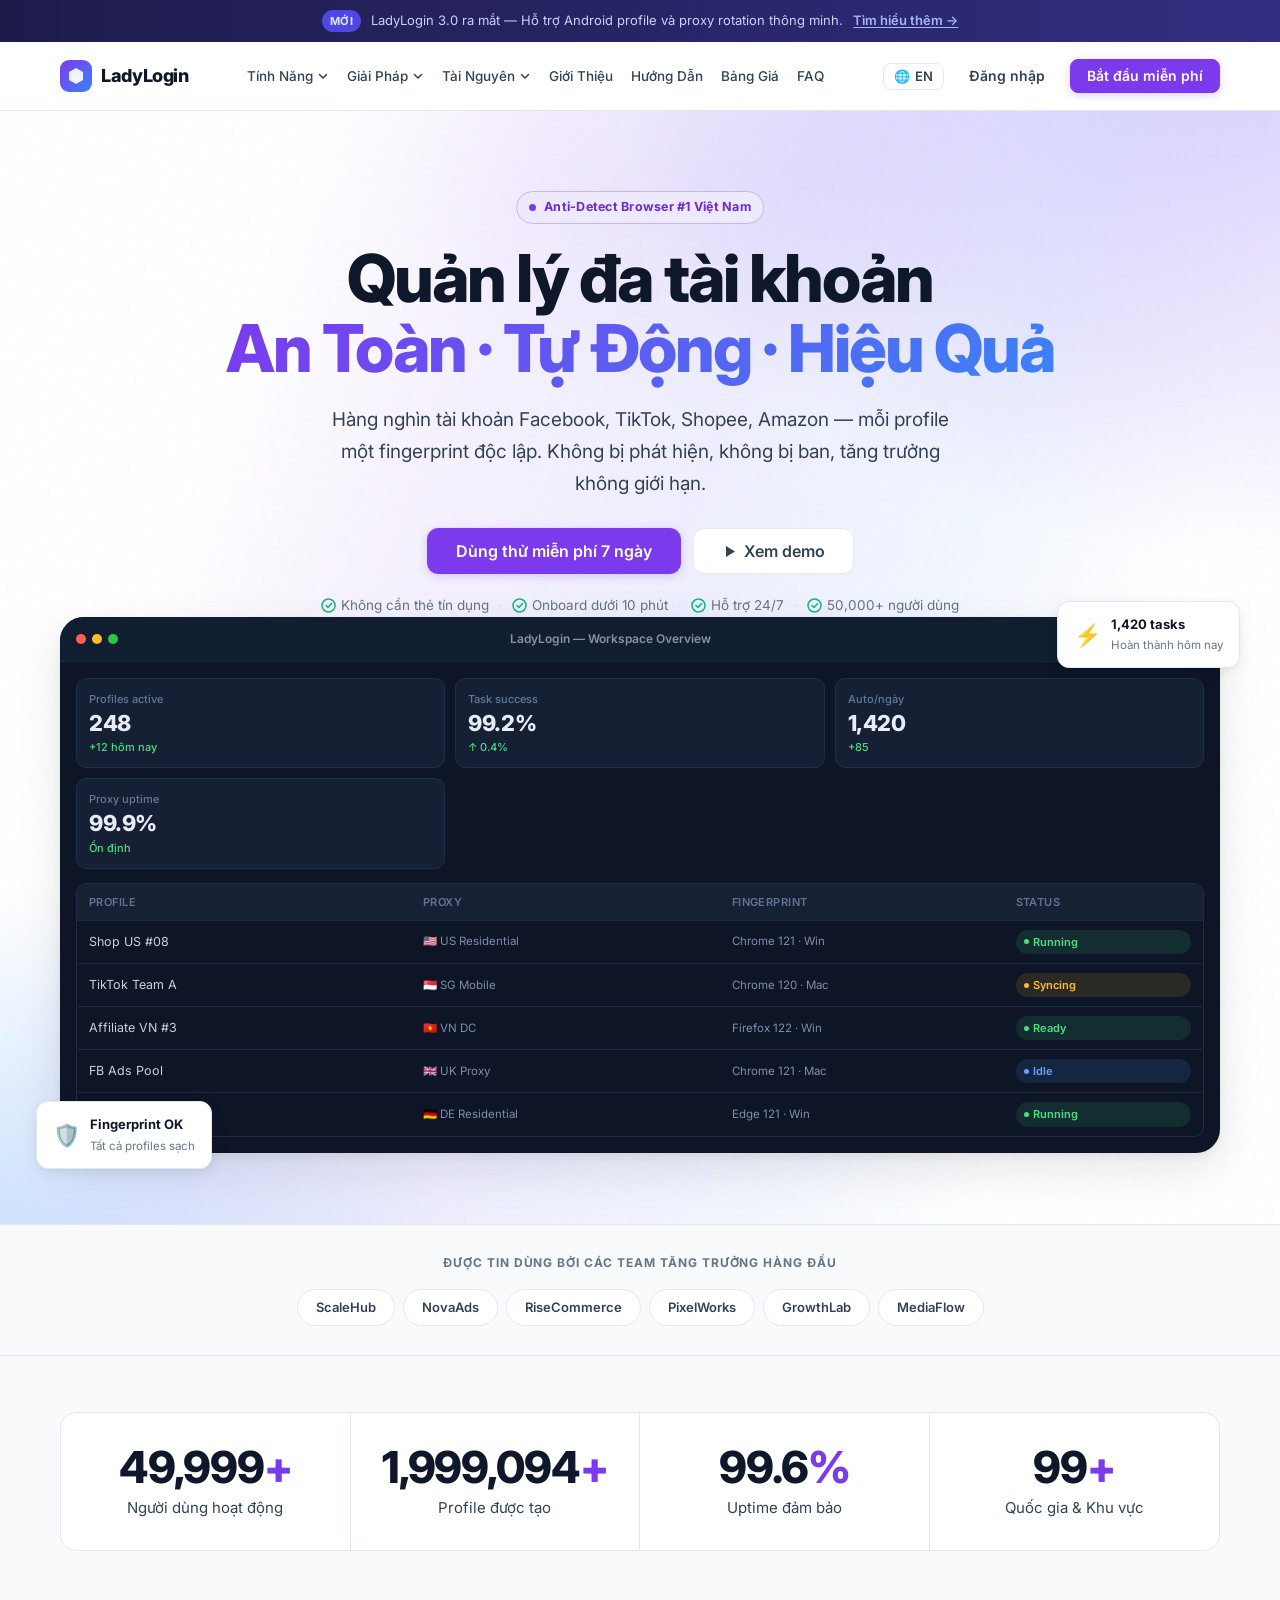
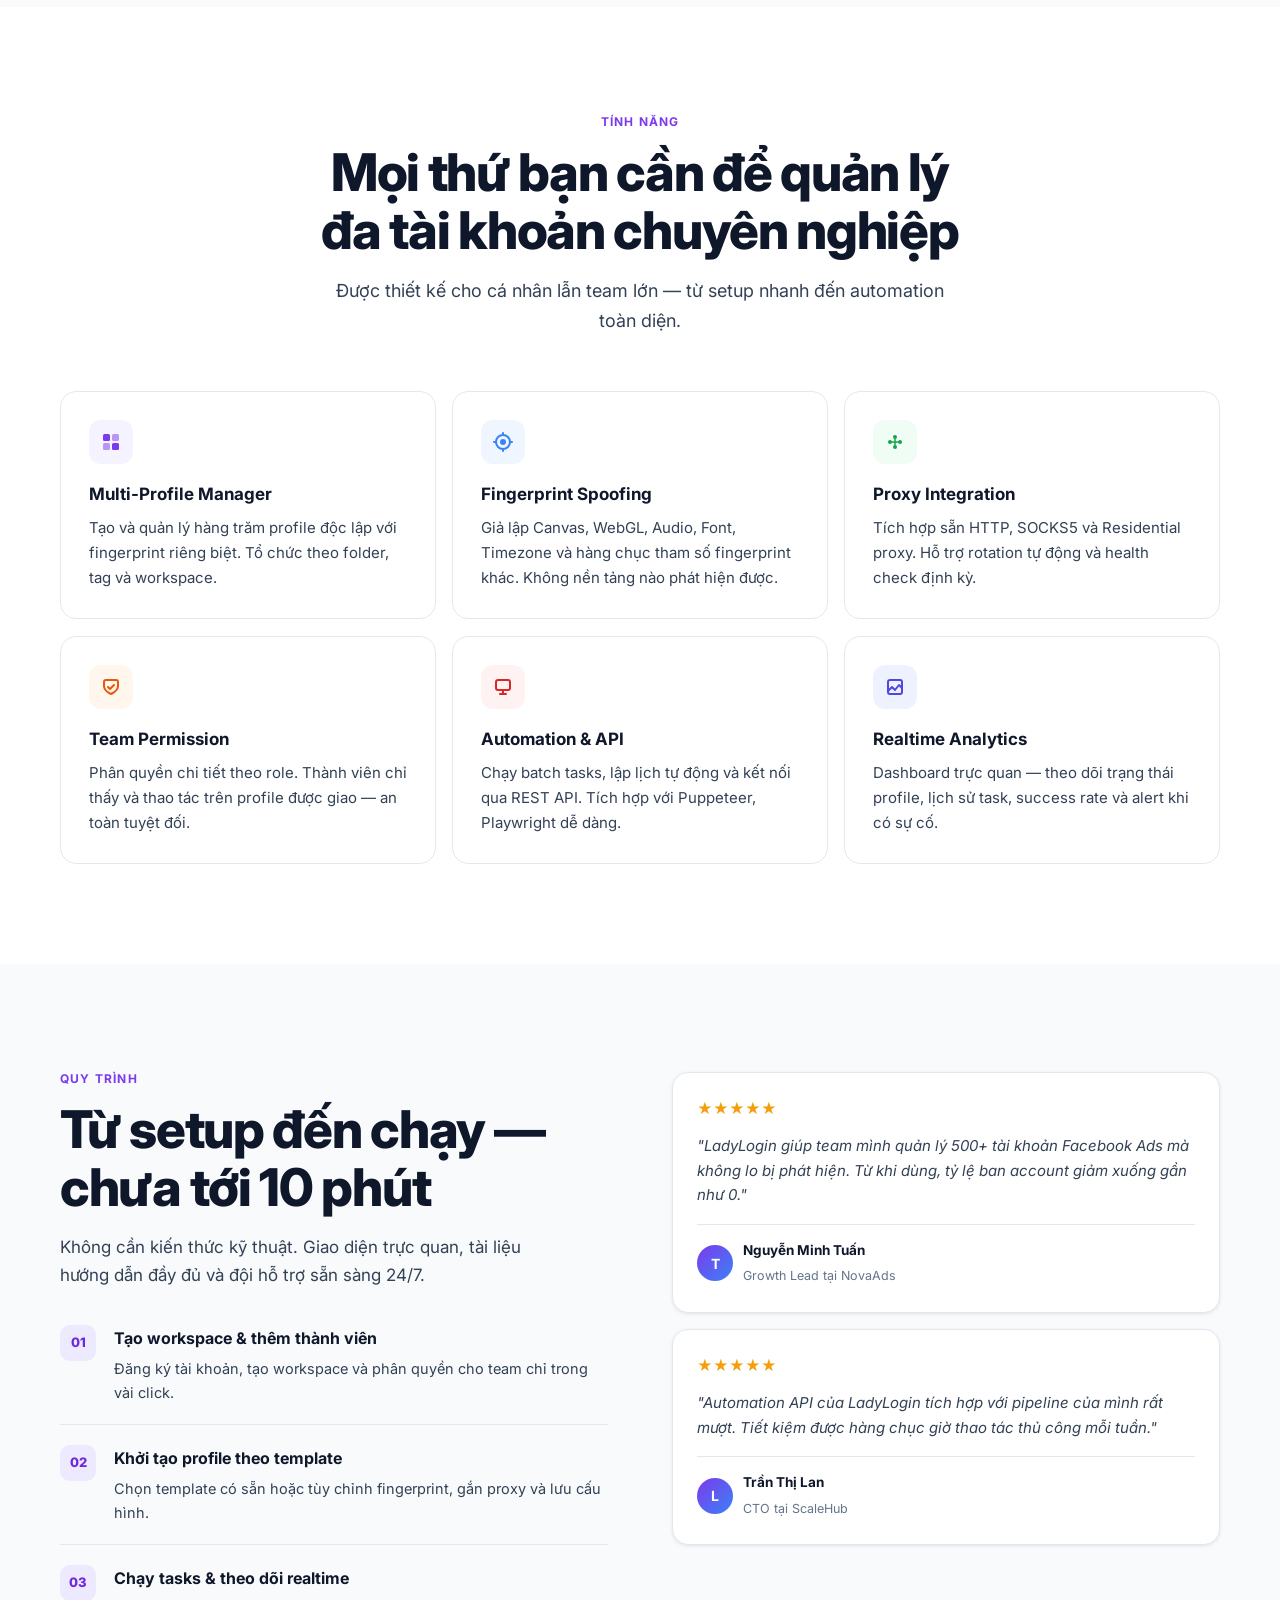
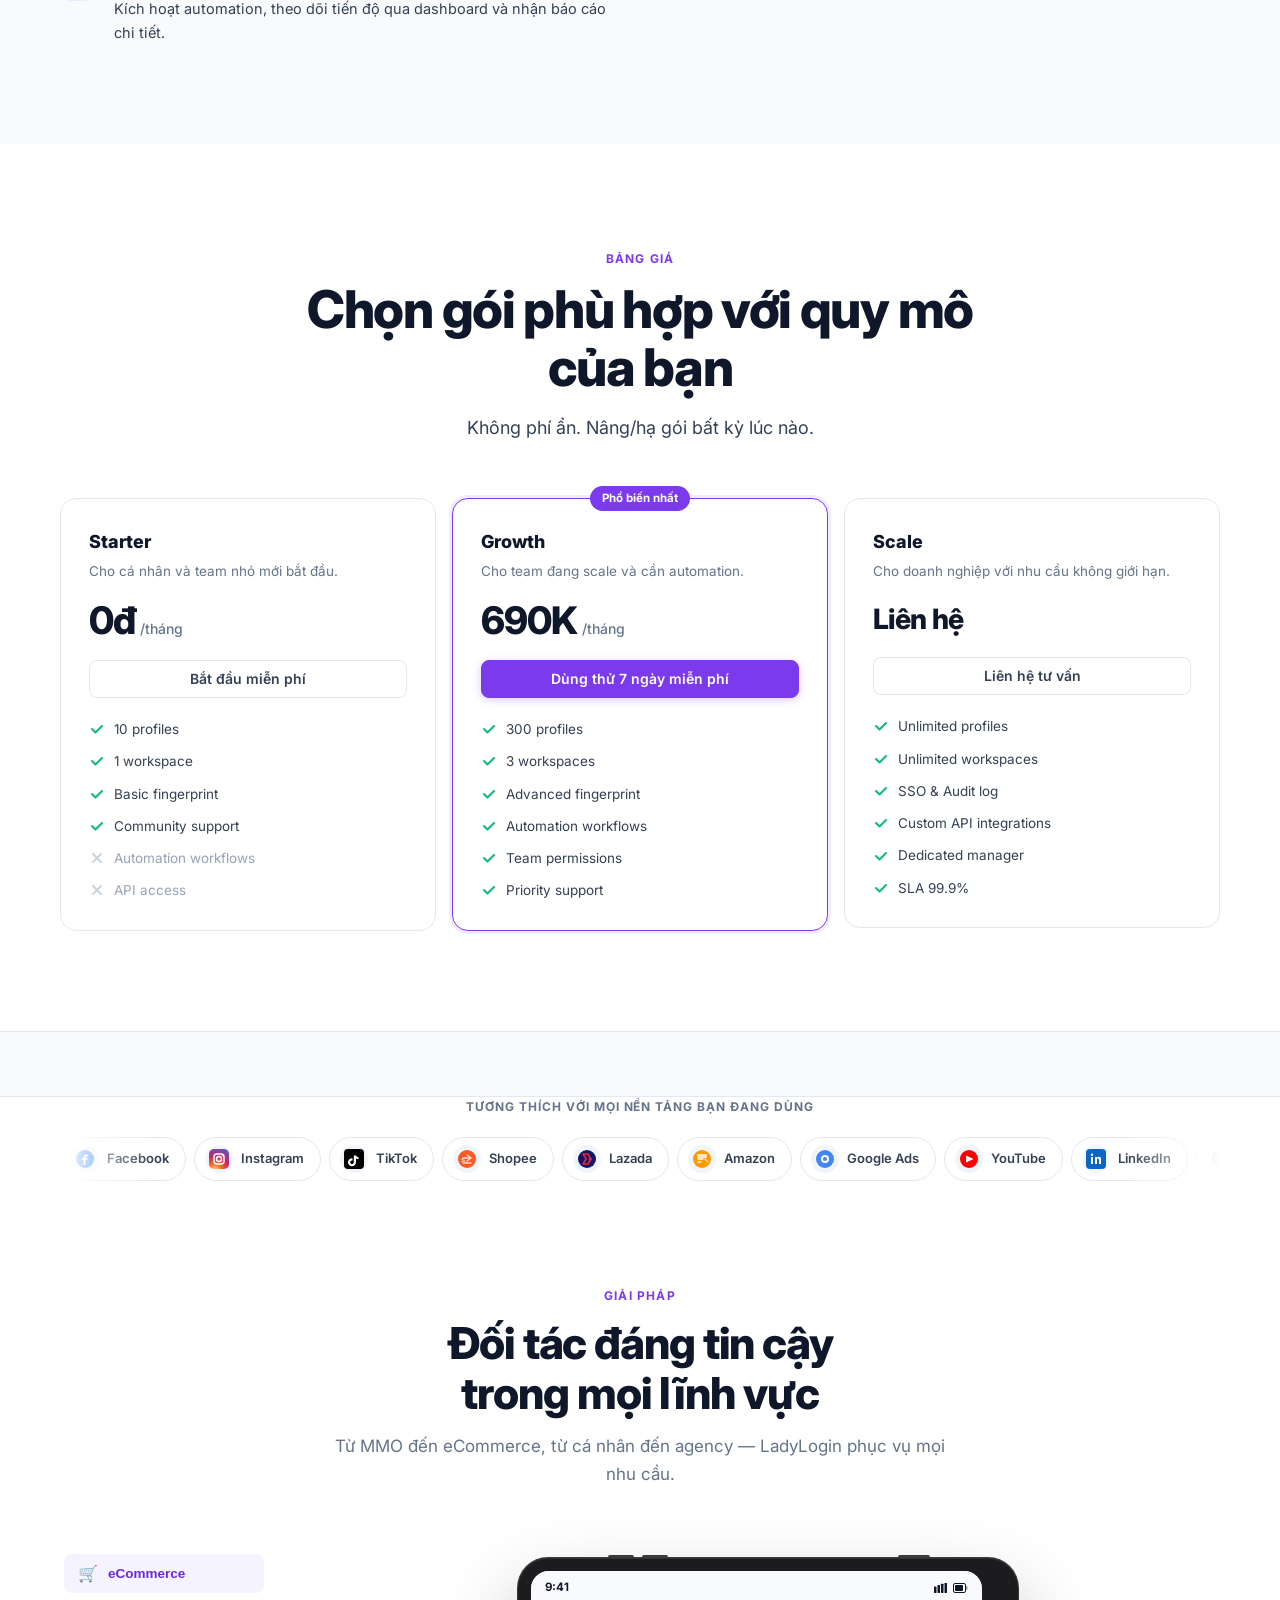
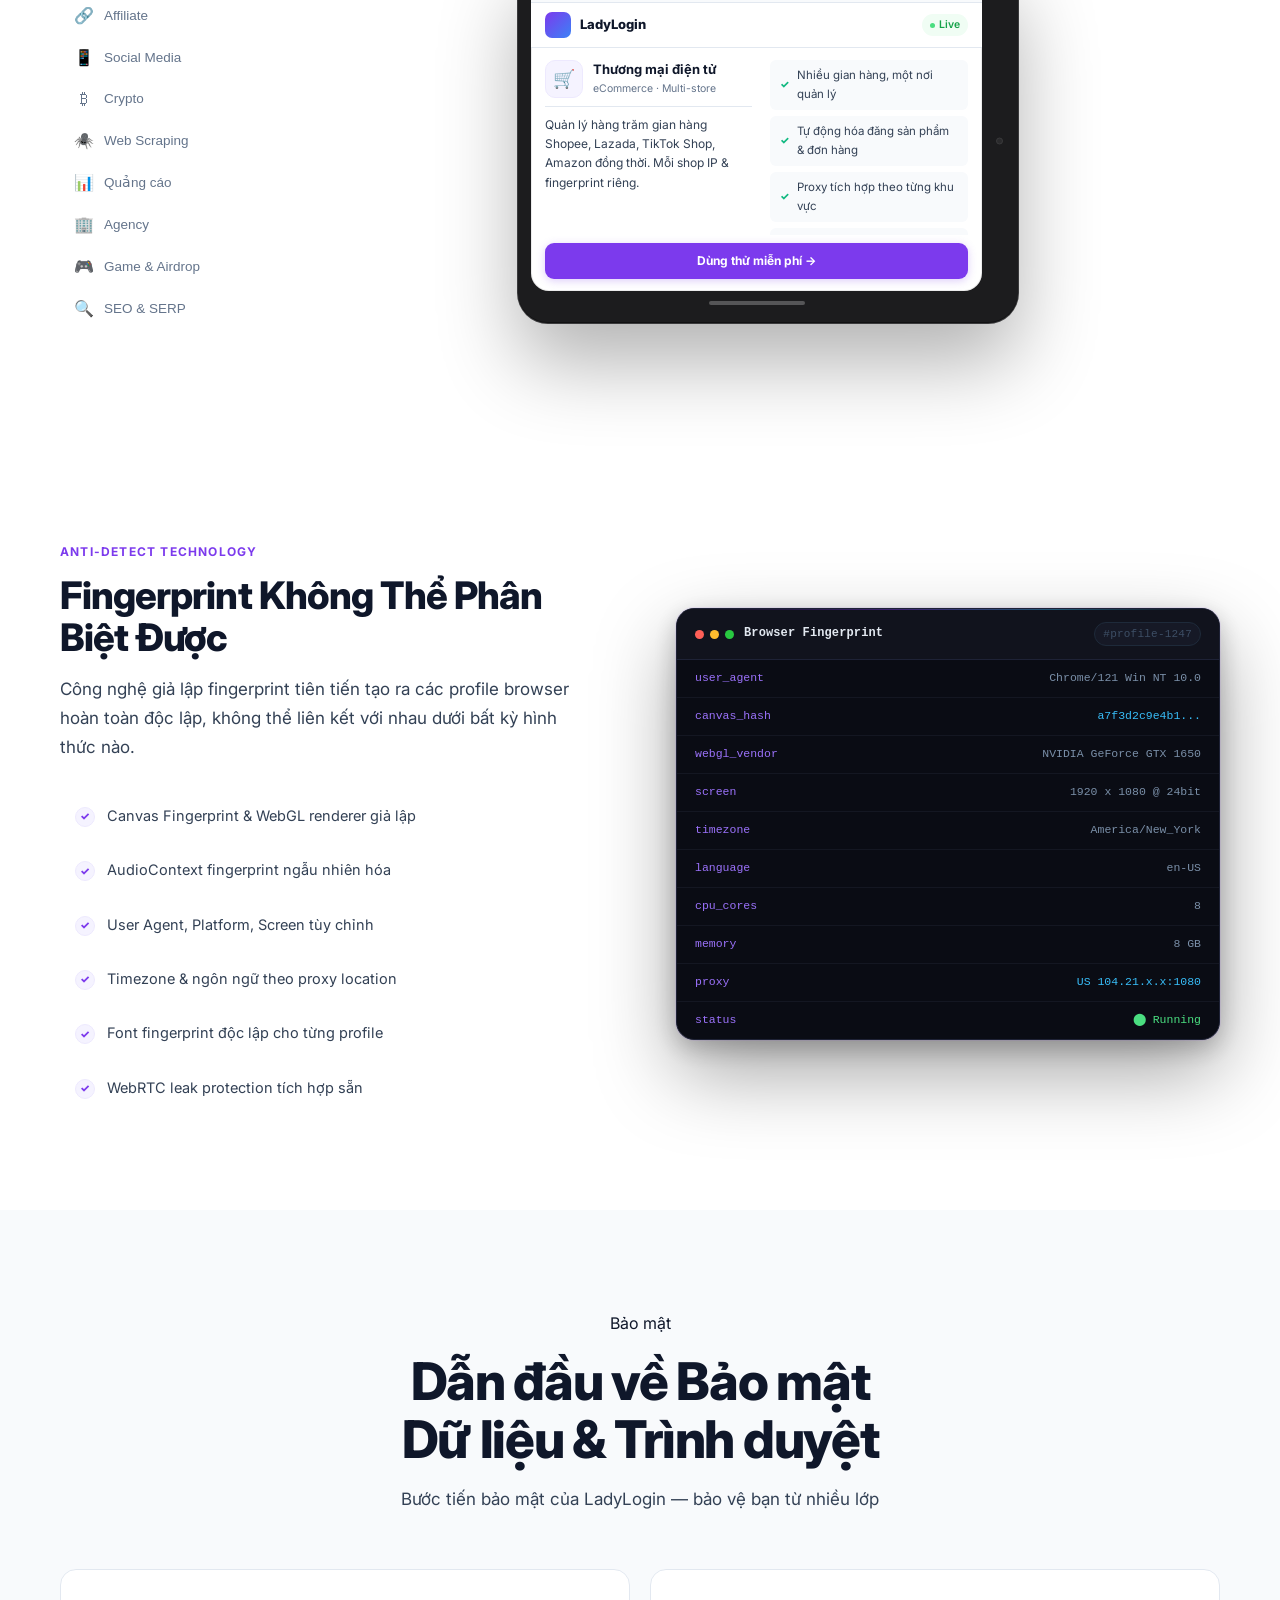
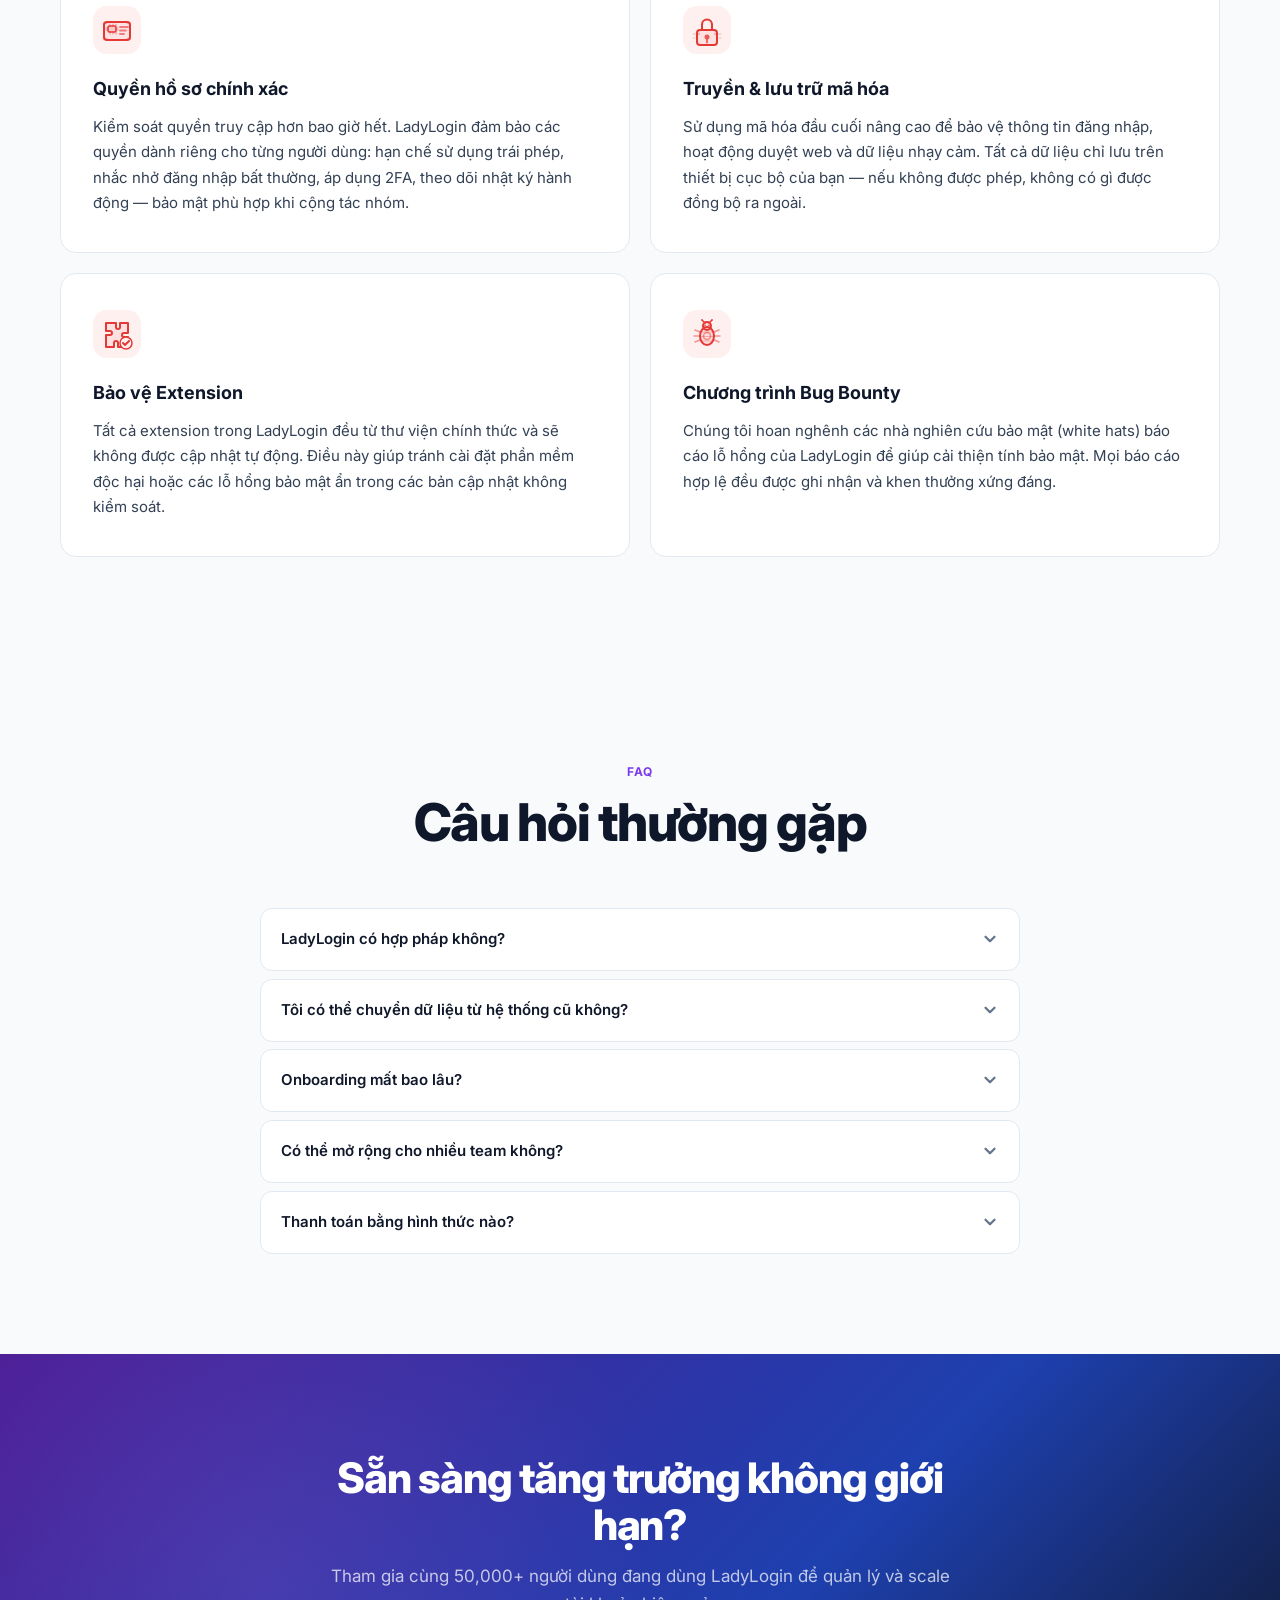
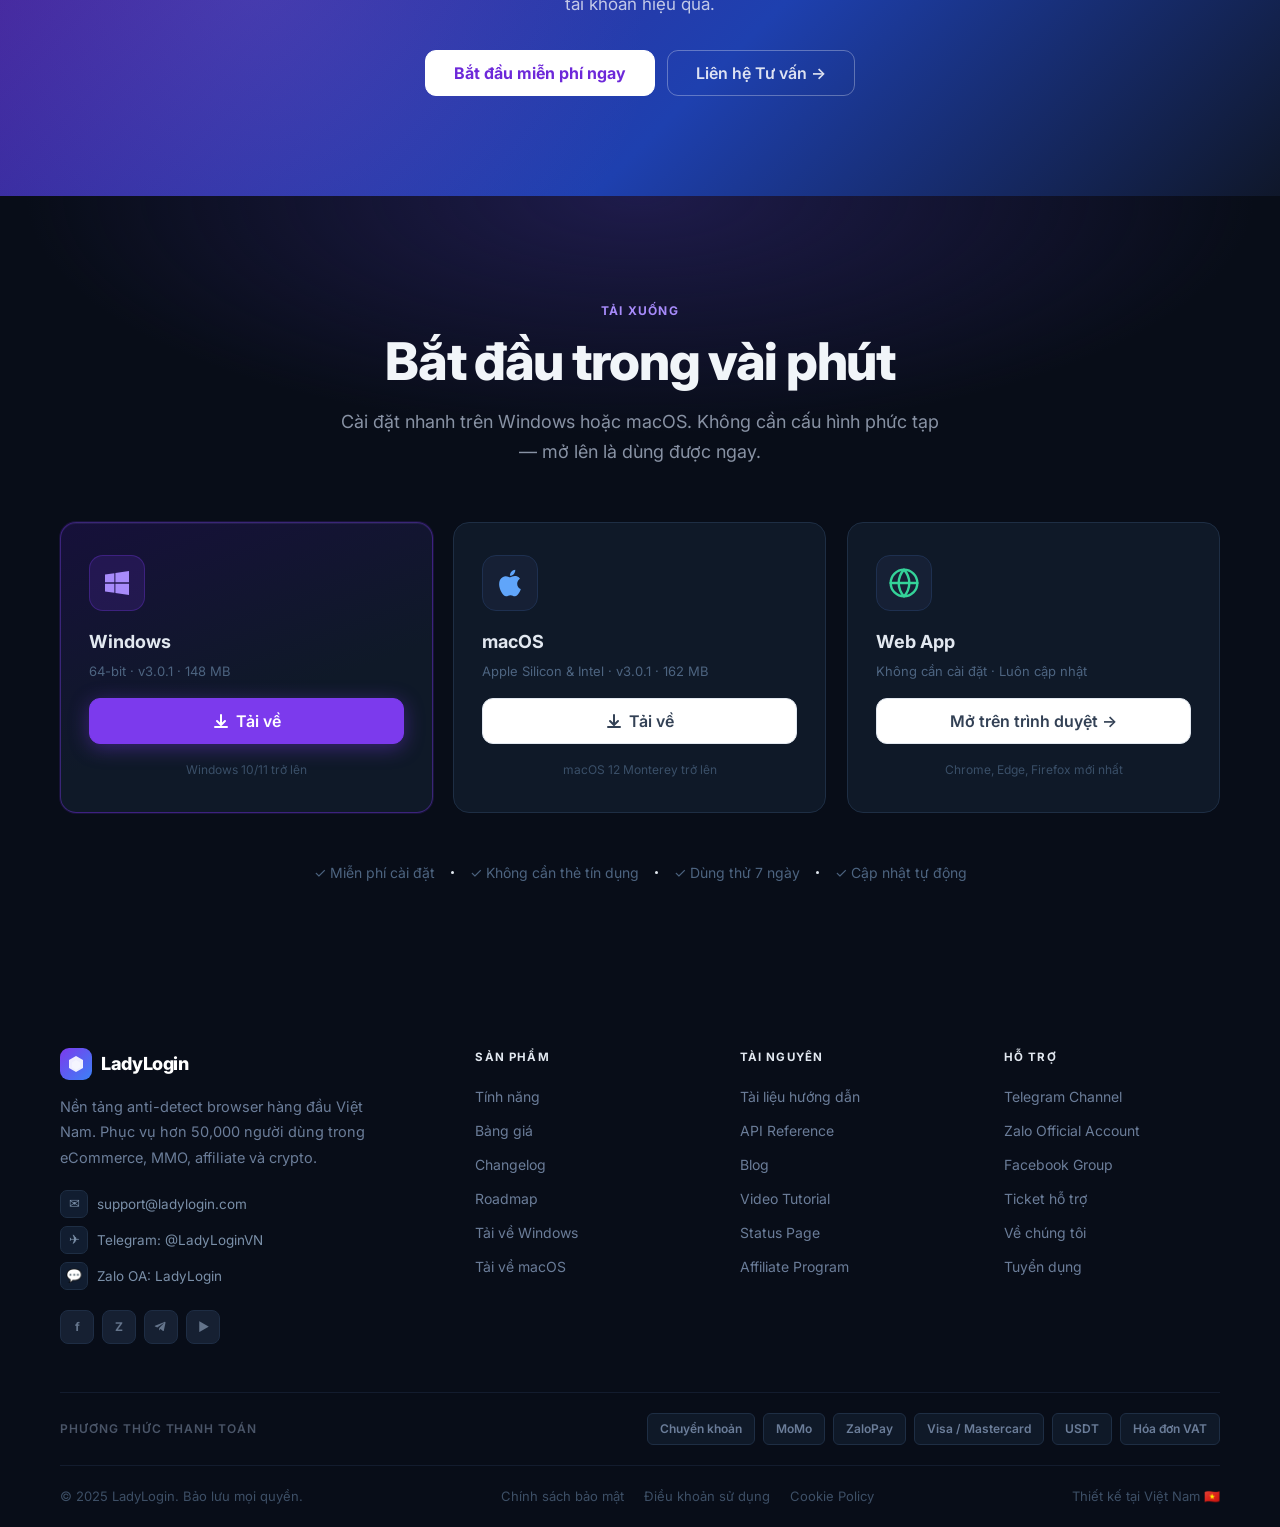
==== commit ca20f851: "update" ====
--- a/.vscode/index.html
+++ b/.vscode/index.html
@@ -14,9 +14,9 @@
   <a class="skip-link" href="#main"></a>
 
   <div class="announcement-bar">
-    <span class="announcement-badge">Mới</span>
-    <span>LadyLogin 3.0 ra mắt — Hỗ trợ Android profile và proxy rotation thông minh.</span>
-    <a href="#">Tìm hiểu thêm →</a>
+    <span class="announcement-badge" data-i18n="announce-badge">Mới</span>
+    <span data-i18n="announce-text">LadyLogin 3.0 ra mắt — Hỗ trợ Android profile và proxy rotation thông minh.</span>
+    <a href="https://app.ladylogin.com" data-i18n="announce-link">Tìm hiểu thêm →</a>
   </div>
 
   <header class="header">
@@ -40,15 +40,147 @@
       </button>
 
       <nav id="mainNav" class="nav">
-        <a href="#features">Tính Năng</a>
-        <a href="#how">Hướng Dẫn</a>
-        <a href="#pricing">Bảng Giá</a>
+        <div class="nav-dropdown" id="featuresDropdown">
+          <button class="nav-dropdown-btn" aria-haspopup="true" aria-expanded="false">
+            <span data-i18n="nav-features">Tính Năng</span>
+            <svg class="nav-dropdown-chevron" width="12" height="12" viewBox="0 0 12 12" fill="none">
+              <path d="M2.5 4.5L6 8L9.5 4.5" stroke="currentColor" stroke-width="1.5" stroke-linecap="round" stroke-linejoin="round"/>
+            </svg>
+          </button>
+          <div class="nav-dropdown-menu" role="menu">
+            <a href="#features" class="nav-dropdown-item" role="menuitem">
+              <span class="nav-di-icon">👥</span>
+              <span class="nav-di-text" data-i18n="feat-multi-account">Quản lý Đa tài khoản</span>
+            </a>
+            <a href="#features" class="nav-dropdown-item" role="menuitem">
+              <span class="nav-di-icon">🔄</span>
+              <span class="nav-di-text" data-i18n="feat-multi-window">Đồng bộ hóa Đa cửa sổ</span>
+            </a>
+            <a href="#features" class="nav-dropdown-item" role="menuitem">
+              <span class="nav-di-icon">🤖</span>
+              <span class="nav-di-text" data-i18n="feat-rpa">Tự động hóa RPA</span>
+            </a>
+            <a href="#features" class="nav-dropdown-item" role="menuitem">
+              <span class="nav-di-icon">🔌</span>
+              <span class="nav-di-text" data-i18n="feat-api">Tích hợp API Local</span>
+            </a>
+            <a href="#features" class="nav-dropdown-item" role="menuitem">
+              <span class="nav-di-icon">📋</span>
+              <span class="nav-di-text" data-i18n="feat-bulk">Thao tác Hồ sơ Hàng loạt</span>
+            </a>
+            <a href="#features" class="nav-dropdown-item" role="menuitem">
+              <span class="nav-di-icon">🔐</span>
+              <span class="nav-di-text" data-i18n="feat-team">Phân quyền &amp; Làm việc nhóm</span>
+            </a>
+            <a href="#features" class="nav-dropdown-item" role="menuitem">
+              <span class="nav-di-icon">☁️</span>
+              <span class="nav-di-text" data-i18n="feat-cloud">Hệ sinh thái Cloud Phone</span>
+            </a>
+            <a href="#features" class="nav-dropdown-item" role="menuitem">
+              <span class="nav-di-icon">🛡️</span>
+              <span class="nav-di-text" data-i18n="feat-security">Bảo mật Tài khoản Toàn diện</span>
+            </a>
+          </div>
+        </div>
+        <div class="nav-dropdown" id="solutionsDropdown">
+          <button class="nav-dropdown-btn" aria-haspopup="true" aria-expanded="false">
+            <span data-i18n="nav-solutions">Giải Pháp</span>
+            <svg class="nav-dropdown-chevron" width="12" height="12" viewBox="0 0 12 12" fill="none">
+              <path d="M2.5 4.5L6 8L9.5 4.5" stroke="currentColor" stroke-width="1.5" stroke-linecap="round" stroke-linejoin="round"/>
+            </svg>
+          </button>
+          <div class="nav-dropdown-menu nav-mega-menu" role="menu">
+            <div class="nav-mega-header">
+              <span class="nav-mega-tag" data-i18n="sol-tag">Giải pháp</span>
+              <span class="nav-mega-sub" data-i18n="sol-sub">Đối tác đáng tin cậy trong mọi lĩnh vực</span>
+            </div>
+            <div class="nav-mega-grid">
+              <a href="#usecases" class="nav-mega-item" role="menuitem" onclick="switchTab(document.querySelector('.uc-tab:nth-child(1)'),'uc-ecommerce')">
+                <span class="nav-mega-icon">🛒</span>
+                <div><div class="nav-mega-title" data-i18n="sol-ecommerce">Thương mại Điện tử</div></div>
+              </a>
+              <a href="#usecases" class="nav-mega-item" role="menuitem" onclick="switchTab(document.querySelector('.uc-tab:nth-child(2)'),'uc-affiliate')">
+                <span class="nav-mega-icon">🔗</span>
+                <div><div class="nav-mega-title" data-i18n="sol-affiliate">Tiếp thị Liên kết</div></div>
+              </a>
+              <a href="#usecases" class="nav-mega-item" role="menuitem" onclick="switchTab(document.querySelector('.uc-tab:nth-child(3)'),'uc-social')">
+                <span class="nav-mega-icon">📱</span>
+                <div><div class="nav-mega-title" data-i18n="sol-social">Social Media</div></div>
+              </a>
+              <a href="#usecases" class="nav-mega-item" role="menuitem" onclick="switchTab(document.querySelector('.uc-tab:nth-child(4)'),'uc-crypto')">
+                <span class="nav-mega-icon">₿</span>
+                <div><div class="nav-mega-title" data-i18n="sol-crypto">Crypto</div></div>
+              </a>
+              <a href="#usecases" class="nav-mega-item" role="menuitem" onclick="switchTab(document.querySelector('.uc-tab:nth-child(5)'),'uc-scraping')">
+                <span class="nav-mega-icon">🕷️</span>
+                <div><div class="nav-mega-title" data-i18n="sol-scraping">Web Scraping</div></div>
+              </a>
+              <a href="#usecases" class="nav-mega-item" role="menuitem" onclick="switchTab(document.querySelector('.uc-tab:nth-child(6)'),'uc-ads')">
+                <span class="nav-mega-icon">📊</span>
+                <div><div class="nav-mega-title" data-i18n="sol-ads">Quảng cáo</div></div>
+              </a>
+              <a href="#usecases" class="nav-mega-item" role="menuitem" onclick="switchTab(document.querySelector('.uc-tab:nth-child(7)'),'uc-agency')">
+                <span class="nav-mega-icon">🏢</span>
+                <div><div class="nav-mega-title" data-i18n="sol-agency">Agency</div></div>
+              </a>
+              <a href="#usecases" class="nav-mega-item" role="menuitem" onclick="switchTab(document.querySelector('.uc-tab:nth-child(8)'),'uc-game')">
+                <span class="nav-mega-icon">🎮</span>
+                <div><div class="nav-mega-title" data-i18n="sol-game">Game &amp; Airdrop</div></div>
+              </a>
+              <a href="#usecases" class="nav-mega-item" role="menuitem" onclick="switchTab(document.querySelector('.uc-tab:nth-child(9)'),'uc-seo')">
+                <span class="nav-mega-icon">🔍</span>
+                <div><div class="nav-mega-title" data-i18n="sol-seo">SEO &amp; SERP</div></div>
+              </a>
+            </div>
+          </div>
+        </div>
+        <div class="nav-dropdown" id="resourcesDropdown">
+          <button class="nav-dropdown-btn" aria-haspopup="true" aria-expanded="false">
+            <span data-i18n="nav-resources">Tài Nguyên</span>
+            <svg class="nav-dropdown-chevron" width="12" height="12" viewBox="0 0 12 12" fill="none">
+              <path d="M2.5 4.5L6 8L9.5 4.5" stroke="currentColor" stroke-width="1.5" stroke-linecap="round" stroke-linejoin="round"/>
+            </svg>
+          </button>
+          <div class="nav-dropdown-menu" role="menu">
+            <a href="#" class="nav-dropdown-item" role="menuitem">
+              <span class="nav-di-icon">📝</span>
+              <span class="nav-di-text" data-i18n="res-blog">Blog &amp; Kiến thức</span>
+            </a>
+            <a href="#" class="nav-dropdown-item" role="menuitem">
+              <span class="nav-di-icon">🤝</span>
+              <span class="nav-di-text" data-i18n="res-partner">Chương trình Đối tác</span>
+            </a>
+            <a href="#" class="nav-dropdown-item" role="menuitem">
+              <span class="nav-di-icon">👨‍👩‍👧‍👦</span>
+              <span class="nav-di-text" data-i18n="res-community">Cộng đồng Người dùng</span>
+            </a>
+            <a href="#" class="nav-dropdown-item" role="menuitem">
+              <span class="nav-di-icon">🎧</span>
+              <span class="nav-di-text" data-i18n="res-support">Trung tâm Hỗ trợ</span>
+            </a>
+            <a href="#" class="nav-dropdown-item" role="menuitem">
+              <span class="nav-di-icon">🎬</span>
+              <span class="nav-di-text" data-i18n="res-video">Video Hướng dẫn</span>
+            </a>
+            <a href="#" class="nav-dropdown-item" role="menuitem">
+              <span class="nav-di-icon">✨</span>
+              <span class="nav-di-text" data-i18n="res-brand">Câu chuyện Thương hiệu</span>
+            </a>
+          </div>
+        </div>
+        <a href="#about" data-i18n="nav-about">Giới Thiệu</a>
+        <a href="#how" data-i18n="nav-guide">Hướng Dẫn</a>
+        <a href="#pricing" data-i18n="nav-pricing">Bảng Giá</a>
         <a href="#faq">FAQ</a>
       </nav>
 
       <div class="actions">
-        <a class="btn btn-ghost" href="#">Đăng nhập</a>
-        <a class="btn btn-primary" href="#">Bắt đầu miễn phí</a>
+        <button class="lang-btn" id="langBtn" onclick="toggleLang()" title="Switch language">
+          <span class="lang-icon">🌐</span>
+          <span id="langLabel">EN</span>
+        </button>
+        <a href="https://app.ladylogin.com"  class="btn btn-ghost"  data-i18n="btn-login">Đăng nhập</a>
+        <a href="https://app.ladylogin.com" class="btn btn-primary" data-i18n="btn-start">Bắt đầu miễn phí</a>
       </div>
     </div>
   </header>
@@ -63,42 +195,42 @@
         <div class="hero-content">
           <div class="hero-badge">
             <span class="badge-dot"></span>
-            Anti-Detect Browser #1 Việt Nam
-          </div>
-          <h1>Quản lý đa tài khoản<br><span class="gradient-text">An Toàn · Tự Động · Hiệu Quả</span></h1>
-          <p class="hero-desc">
+            <span data-i18n="hero-badge">Anti-Detect Browser #1 Việt Nam</span>
+          </div>
+          <h1 data-i18n-html="hero-h1">Quản lý đa tài khoản<br><span class="gradient-text">An Toàn · Tự Động · Hiệu Quả</span></h1>
+          <p class="hero-desc" data-i18n="hero-desc">
             Hàng nghìn tài khoản Facebook, TikTok, Shopee, Amazon — mỗi profile một fingerprint độc lập. Không bị phát hiện, không bị ban, tăng trưởng không giới hạn.
           </p>
           <div class="hero-cta">
-            <a class="btn btn-primary btn-lg" href="#">
+            <a class="btn btn-primary btn-lg" href="https://app.ladylogin.com" data-i18n="hero-cta-1">
               Dùng thử miễn phí 7 ngày
             </a>
             <a class="btn btn-outline btn-lg" href="#features">
               <svg width="15" height="15" viewBox="0 0 15 15" fill="none">
                 <polygon points="4,2 13,7.5 4,13" fill="currentColor"/>
               </svg>
-              Xem demo
+              <span data-i18n="hero-cta-2">Xem demo</span>
             </a>
           </div>
           <div class="hero-trust">
             <div class="trust-item">
               <svg width="15" height="15" viewBox="0 0 15 15" fill="none"><circle cx="7.5" cy="7.5" r="6.5" stroke="#10b981" stroke-width="1.5"/><path d="M5 7.5L7 9.5L10.5 5.5" stroke="#10b981" stroke-width="1.5" stroke-linecap="round" stroke-linejoin="round"/></svg>
-              Không cần thẻ tín dụng
+              <span data-i18n="trust-1">Không cần thẻ tín dụng</span>
             </div>
             <div class="trust-sep"></div>
             <div class="trust-item">
               <svg width="15" height="15" viewBox="0 0 15 15" fill="none"><circle cx="7.5" cy="7.5" r="6.5" stroke="#10b981" stroke-width="1.5"/><path d="M5 7.5L7 9.5L10.5 5.5" stroke="#10b981" stroke-width="1.5" stroke-linecap="round" stroke-linejoin="round"/></svg>
-              Onboard dưới 10 phút
+              <span data-i18n="trust-2">Onboard dưới 10 phút</span>
             </div>
             <div class="trust-sep"></div>
             <div class="trust-item">
               <svg width="15" height="15" viewBox="0 0 15 15" fill="none"><circle cx="7.5" cy="7.5" r="6.5" stroke="#10b981" stroke-width="1.5"/><path d="M5 7.5L7 9.5L10.5 5.5" stroke="#10b981" stroke-width="1.5" stroke-linecap="round" stroke-linejoin="round"/></svg>
-              Hỗ trợ 24/7
+              <span data-i18n="trust-3">Hỗ trợ 24/7</span>
             </div>
             <div class="trust-sep"></div>
             <div class="trust-item">
               <svg width="15" height="15" viewBox="0 0 15 15" fill="none"><circle cx="7.5" cy="7.5" r="6.5" stroke="#10b981" stroke-width="1.5"/><path d="M5 7.5L7 9.5L10.5 5.5" stroke="#10b981" stroke-width="1.5" stroke-linecap="round" stroke-linejoin="round"/></svg>
-              50,000+ người dùng
+              <span data-i18n="trust-4">50,000+ người dùng</span>
             </div>
           </div>
         </div>
@@ -109,14 +241,14 @@
             <div class="fc-icon">🛡️</div>
             <div>
               <div class="fc-title">Fingerprint OK</div>
-              <div class="fc-sub">Tất cả profiles sạch</div>
+              <div class="fc-sub" data-i18n="fc-sub-1">Tất cả profiles sạch</div>
             </div>
           </div>
           <div class="float-card float-card-2">
             <div class="fc-icon">⚡</div>
             <div>
               <div class="fc-title">1,420 tasks</div>
-              <div class="fc-sub">Hoàn thành hôm nay</div>
+              <div class="fc-sub" data-i18n="fc-sub-2">Hoàn thành hôm nay</div>
             </div>
           </div>
           <div class="hero-panel">
@@ -134,7 +266,7 @@
                 <div class="kpi-card">
                   <div class="kpi-label">Profiles active</div>
                   <div class="kpi-value">248</div>
-                  <div class="kpi-trend trend-up">+12 hôm nay</div>
+                  <div class="kpi-trend trend-up" data-i18n="kpi-trend-1">+12 hôm nay</div>
                 </div>
                 <div class="kpi-card">
                   <div class="kpi-label">Task success</div>
@@ -142,14 +274,14 @@
                   <div class="kpi-trend trend-up">↑ 0.4%</div>
                 </div>
                 <div class="kpi-card">
-                  <div class="kpi-label">Auto/ngày</div>
+                  <div class="kpi-label" data-i18n="kpi-auto">Auto/ngày</div>
                   <div class="kpi-value">1,420</div>
                   <div class="kpi-trend trend-up">+85</div>
                 </div>
                 <div class="kpi-card">
                   <div class="kpi-label">Proxy uptime</div>
                   <div class="kpi-value">99.9%</div>
-                  <div class="kpi-trend trend-up">Ổn định</div>
+                  <div class="kpi-trend trend-up" data-i18n="kpi-stable">Ổn định</div>
                 </div>
               </div>
               <div class="panel-table">
@@ -197,7 +329,7 @@
     <!-- BRANDS -->
     <section class="brands-section">
       <div class="container">
-        <p class="brands-label">Được tin dùng bởi các team tăng trưởng hàng đầu</p>
+        <p class="brands-label" data-i18n="brands-label">Được tin dùng bởi các team tăng trưởng hàng đầu</p>
         <div class="brands-list">
           <div class="brand-item">ScaleHub</div>
           <div class="brand-item">NovaAds</div>
@@ -215,19 +347,19 @@
         <div class="stats-grid">
           <div class="stat-card">
             <div class="stat-number">50,000<span>+</span></div>
-            <div class="stat-label">Người dùng hoạt động</div>
+            <div class="stat-label" data-i18n="stat-1">Người dùng hoạt động</div>
           </div>
           <div class="stat-card">
-            <div class="stat-number">2M<span>+</span></div>
-            <div class="stat-label">Profile được tạo</div>
+            <div class="stat-number">2,000,000<span>+</span></div>
+            <div class="stat-label" data-i18n="stat-2">Profile được tạo</div>
           </div>
           <div class="stat-card">
             <div class="stat-number">99.9<span>%</span></div>
-            <div class="stat-label">Uptime đảm bảo</div>
+            <div class="stat-label" data-i18n="stat-3">Uptime đảm bảo</div>
           </div>
           <div class="stat-card">
             <div class="stat-number">100<span>+</span></div>
-            <div class="stat-label">Quốc gia &amp; Khu vực</div>
+            <div class="stat-label" data-i18n="stat-4">Quốc gia &amp; Khu vực</div>
           </div>
         </div>
       </div>
@@ -237,9 +369,9 @@
     <section id="features" class="section">
       <div class="container">
         <div class="section-head">
-          <div class="section-eyebrow">Tính năng</div>
-          <h2>Mọi thứ bạn cần để quản lý<br>đa tài khoản chuyên nghiệp</h2>
-          <p>Được thiết kế cho cá nhân lẫn team lớn — từ setup nhanh đến automation toàn diện.</p>
+          <div class="section-eyebrow" data-i18n="feat-eyebrow">Tính năng</div>
+          <h2 data-i18n-html="feat-h2">Mọi thứ bạn cần để quản lý<br>đa tài khoản chuyên nghiệp</h2>
+          <p data-i18n="feat-p">Được thiết kế cho cá nhân lẫn team lớn — từ setup nhanh đến automation toàn diện.</p>
         </div>
         <div class="feature-grid">
           <article class="feature-card">
@@ -247,42 +379,42 @@
               <svg width="20" height="20" viewBox="0 0 20 20" fill="none"><rect x="2" y="2" width="7" height="7" rx="1.5" fill="currentColor"/><rect x="11" y="2" width="7" height="7" rx="1.5" fill="currentColor" opacity="0.5"/><rect x="2" y="11" width="7" height="7" rx="1.5" fill="currentColor" opacity="0.5"/><rect x="11" y="11" width="7" height="7" rx="1.5" fill="currentColor"/></svg>
             </div>
             <h3>Multi-Profile Manager</h3>
-            <p>Tạo và quản lý hàng trăm profile độc lập với fingerprint riêng biệt. Tổ chức theo folder, tag và workspace.</p>
+            <p data-i18n="feat-1-p">Tạo và quản lý hàng trăm profile độc lập với fingerprint riêng biệt. Tổ chức theo folder, tag và workspace.</p>
           </article>
           <article class="feature-card">
             <div class="feature-icon feature-icon-blue">
               <svg width="20" height="20" viewBox="0 0 20 20" fill="none"><circle cx="10" cy="10" r="7" stroke="currentColor" stroke-width="2"/><circle cx="10" cy="10" r="3" fill="currentColor"/><path d="M10 3V1M10 19V17M3 10H1M19 10H17" stroke="currentColor" stroke-width="2" stroke-linecap="round"/></svg>
             </div>
             <h3>Fingerprint Spoofing</h3>
-            <p>Giả lập Canvas, WebGL, Audio, Font, Timezone và hàng chục tham số fingerprint khác. Không nền tảng nào phát hiện được.</p>
+            <p data-i18n="feat-2-p">Giả lập Canvas, WebGL, Audio, Font, Timezone và hàng chục tham số fingerprint khác. Không nền tảng nào phát hiện được.</p>
           </article>
           <article class="feature-card">
             <div class="feature-icon feature-icon-green">
               <svg width="20" height="20" viewBox="0 0 20 20" fill="none"><circle cx="10" cy="5" r="2" fill="currentColor"/><circle cx="10" cy="15" r="2" fill="currentColor"/><circle cx="5" cy="10" r="2" fill="currentColor"/><circle cx="15" cy="10" r="2" fill="currentColor"/><path d="M10 7V13M7 10H13" stroke="currentColor" stroke-width="1.5" stroke-linecap="round"/></svg>
             </div>
             <h3>Proxy Integration</h3>
-            <p>Tích hợp sẵn HTTP, SOCKS5 và Residential proxy. Hỗ trợ rotation tự động và health check định kỳ.</p>
+            <p data-i18n="feat-3-p">Tích hợp sẵn HTTP, SOCKS5 và Residential proxy. Hỗ trợ rotation tự động và health check định kỳ.</p>
           </article>
           <article class="feature-card">
             <div class="feature-icon feature-icon-orange">
               <svg width="20" height="20" viewBox="0 0 20 20" fill="none"><path d="M5 3H15C16.1 3 17 3.9 17 5V9C17 14 10 17 10 17C10 17 3 14 3 9V5C3 3.9 3.9 3 5 3Z" stroke="currentColor" stroke-width="2" stroke-linejoin="round"/><path d="M7 10L9 12L13 8" stroke="currentColor" stroke-width="2" stroke-linecap="round" stroke-linejoin="round"/></svg>
             </div>
             <h3>Team Permission</h3>
-            <p>Phân quyền chi tiết theo role. Thành viên chỉ thấy và thao tác trên profile được giao — an toàn tuyệt đối.</p>
+            <p data-i18n="feat-4-p">Phân quyền chi tiết theo role. Thành viên chỉ thấy và thao tác trên profile được giao — an toàn tuyệt đối.</p>
           </article>
           <article class="feature-card">
             <div class="feature-icon feature-icon-red">
               <svg width="20" height="20" viewBox="0 0 20 20" fill="none"><rect x="3" y="3" width="14" height="10" rx="2" stroke="currentColor" stroke-width="2"/><path d="M7 17H13M10 13V17" stroke="currentColor" stroke-width="2" stroke-linecap="round"/></svg>
             </div>
             <h3>Automation &amp; API</h3>
-            <p>Chạy batch tasks, lập lịch tự động và kết nối qua REST API. Tích hợp với Puppeteer, Playwright dễ dàng.</p>
+            <p data-i18n="feat-5-p">Chạy batch tasks, lập lịch tự động và kết nối qua REST API. Tích hợp với Puppeteer, Playwright dễ dàng.</p>
           </article>
           <article class="feature-card">
             <div class="feature-icon feature-icon-indigo">
               <svg width="20" height="20" viewBox="0 0 20 20" fill="none"><path d="M3 14L7 10L10 13L14 8L17 11" stroke="currentColor" stroke-width="2" stroke-linecap="round" stroke-linejoin="round"/><rect x="3" y="3" width="14" height="14" rx="2" stroke="currentColor" stroke-width="2"/></svg>
             </div>
             <h3>Realtime Analytics</h3>
-            <p>Dashboard trực quan — theo dõi trạng thái profile, lịch sử task, success rate và alert khi có sự cố.</p>
+            <p data-i18n="feat-6-p">Dashboard trực quan — theo dõi trạng thái profile, lịch sử task, success rate và alert khi có sự cố.</p>
           </article>
         </div>
       </div>
@@ -292,29 +424,29 @@
     <section id="how" class="section section-alt">
       <div class="container how-inner">
         <div>
-          <div class="section-eyebrow">Quy trình</div>
-          <h2>Từ setup đến chạy — chưa tới 10 phút</h2>
-          <p class="how-desc">Không cần kiến thức kỹ thuật. Giao diện trực quan, tài liệu hướng dẫn đầy đủ và đội hỗ trợ sẵn sàng 24/7.</p>
+          <div class="section-eyebrow" data-i18n="how-eyebrow">Quy trình</div>
+          <h2 data-i18n="how-h2">Từ setup đến chạy — chưa tới 10 phút</h2>
+          <p class="how-desc" data-i18n="how-desc">Không cần kiến thức kỹ thuật. Giao diện trực quan, tài liệu hướng dẫn đầy đủ và đội hỗ trợ sẵn sàng 24/7.</p>
           <div class="steps-list">
             <div class="step-item">
               <div class="step-num">01</div>
               <div class="step-body">
-                <h4>Tạo workspace &amp; thêm thành viên</h4>
-                <p>Đăng ký tài khoản, tạo workspace và phân quyền cho team chỉ trong vài click.</p>
+                <h4 data-i18n="step-1-h4">Tạo workspace &amp; thêm thành viên</h4>
+                <p data-i18n="step-1-p">Đăng ký tài khoản, tạo workspace và phân quyền cho team chỉ trong vài click.</p>
               </div>
             </div>
             <div class="step-item">
               <div class="step-num">02</div>
               <div class="step-body">
-                <h4>Khởi tạo profile theo template</h4>
-                <p>Chọn template có sẵn hoặc tùy chỉnh fingerprint, gắn proxy và lưu cấu hình.</p>
+                <h4 data-i18n="step-2-h4">Khởi tạo profile theo template</h4>
+                <p data-i18n="step-2-p">Chọn template có sẵn hoặc tùy chỉnh fingerprint, gắn proxy và lưu cấu hình.</p>
               </div>
             </div>
             <div class="step-item">
               <div class="step-num">03</div>
               <div class="step-body">
-                <h4>Chạy tasks &amp; theo dõi realtime</h4>
-                <p>Kích hoạt automation, theo dõi tiến độ qua dashboard và nhận báo cáo chi tiết.</p>
+                <h4 data-i18n="step-3-h4">Chạy tasks &amp; theo dõi realtime</h4>
+                <p data-i18n="step-3-p">Kích hoạt automation, theo dõi tiến độ qua dashboard và nhận báo cáo chi tiết.</p>
               </div>
             </div>
           </div>
@@ -322,23 +454,23 @@
         <div class="how-quote-col">
           <blockquote class="testimonial">
             <div class="testimonial-stars">★★★★★</div>
-            <p>"LadyLogin giúp team mình quản lý 500+ tài khoản Facebook Ads mà không lo bị phát hiện. Từ khi dùng, tỷ lệ ban account giảm xuống gần như 0."</p>
+            <p data-i18n="test-1-q">"LadyLogin giúp team mình quản lý 500+ tài khoản Facebook Ads mà không lo bị phát hiện. Từ khi dùng, tỷ lệ ban account giảm xuống gần như 0."</p>
             <footer>
               <div class="testimonial-avatar">T</div>
               <div>
                 <strong>Nguyễn Minh Tuấn</strong>
-                <span>Growth Lead tại NovaAds</span>
+                <span data-i18n="test-1-role">Growth Lead tại NovaAds</span>
               </div>
             </footer>
           </blockquote>
           <blockquote class="testimonial">
             <div class="testimonial-stars">★★★★★</div>
-            <p>"Automation API của LadyLogin tích hợp với pipeline của mình rất mượt. Tiết kiệm được hàng chục giờ thao tác thủ công mỗi tuần."</p>
+            <p data-i18n="test-2-q">"Automation API của LadyLogin tích hợp với pipeline của mình rất mượt. Tiết kiệm được hàng chục giờ thao tác thủ công mỗi tuần."</p>
             <footer>
               <div class="testimonial-avatar">L</div>
               <div>
                 <strong>Trần Thị Lan</strong>
-                <span>CTO tại ScaleHub</span>
+                <span data-i18n="test-2-role">CTO tại ScaleHub</span>
               </div>
             </footer>
           </blockquote>
@@ -350,21 +482,21 @@
     <section id="pricing" class="section">
       <div class="container">
         <div class="section-head">
-          <div class="section-eyebrow">Bảng giá</div>
-          <h2>Chọn gói phù hợp với quy mô của bạn</h2>
-          <p>Không phí ẩn. Nâng/hạ gói bất kỳ lúc nào.</p>
+          <div class="section-eyebrow" data-i18n="price-eyebrow">Bảng giá</div>
+          <h2 data-i18n="price-h2">Chọn gói phù hợp với quy mô của bạn</h2>
+          <p data-i18n="price-p">Không phí ẩn. Nâng/hạ gói bất kỳ lúc nào.</p>
         </div>
         <div class="pricing-grid">
           <article class="pricing-card">
             <div class="pc-header">
               <h3>Starter</h3>
-              <p>Cho cá nhân và team nhỏ mới bắt đầu.</p>
+              <p data-i18n="price-starter-p">Cho cá nhân và team nhỏ mới bắt đầu.</p>
             </div>
             <div class="pc-price">
               <span class="price-amount">0đ</span>
-              <span class="price-period">/tháng</span>
-            </div>
-            <a class="btn btn-outline btn-block" href="#">Bắt đầu miễn phí</a>
+              <span class="price-period" data-i18n="price-period-1">/tháng</span>
+            </div>
+            <a class="btn btn-outline btn-block" href="https://app.ladylogin.com"data-i18n="price-starter-btn">Bắt đầu miễn phí</a>
             <div class="pc-features">
               <div class="pc-feat"><svg class="check-icon" viewBox="0 0 16 16" fill="none"><path d="M3 8L6.5 11.5L13 5" stroke="currentColor" stroke-width="2" stroke-linecap="round" stroke-linejoin="round"/></svg>10 profiles</div>
               <div class="pc-feat"><svg class="check-icon" viewBox="0 0 16 16" fill="none"><path d="M3 8L6.5 11.5L13 5" stroke="currentColor" stroke-width="2" stroke-linecap="round" stroke-linejoin="round"/></svg>1 workspace</div>
@@ -376,16 +508,16 @@
           </article>
 
           <article class="pricing-card pricing-card-featured">
-            <div class="pc-badge">Phổ biến nhất</div>
+            <div class="pc-badge" data-i18n="price-badge">Phổ biến nhất</div>
             <div class="pc-header">
               <h3>Growth</h3>
-              <p>Cho team đang scale và cần automation.</p>
+              <p data-i18n="price-growth-p">Cho team đang scale và cần automation.</p>
             </div>
             <div class="pc-price">
               <span class="price-amount">690K</span>
-              <span class="price-period">/tháng</span>
-            </div>
-            <a class="btn btn-primary btn-block" href="#">Dùng thử 7 ngày miễn phí</a>
+              <span class="price-period" data-i18n="price-period-2">/tháng</span>
+            </div>
+            <a class="btn btn-primary btn-block" href="https://app.ladylogin.com" data-i18n="price-growth-btn">Dùng thử 7 ngày miễn phí</a>
             <div class="pc-features">
               <div class="pc-feat"><svg class="check-icon" viewBox="0 0 16 16" fill="none"><path d="M3 8L6.5 11.5L13 5" stroke="currentColor" stroke-width="2" stroke-linecap="round" stroke-linejoin="round"/></svg>300 profiles</div>
               <div class="pc-feat"><svg class="check-icon" viewBox="0 0 16 16" fill="none"><path d="M3 8L6.5 11.5L13 5" stroke="currentColor" stroke-width="2" stroke-linecap="round" stroke-linejoin="round"/></svg>3 workspaces</div>
@@ -399,12 +531,12 @@
           <article class="pricing-card">
             <div class="pc-header">
               <h3>Scale</h3>
-              <p>Cho doanh nghiệp với nhu cầu không giới hạn.</p>
+              <p data-i18n="price-scale-p">Cho doanh nghiệp với nhu cầu không giới hạn.</p>
             </div>
             <div class="pc-price">
-              <span class="price-amount" style="font-size:28px;line-height:1.3">Liên hệ</span>
-            </div>
-            <a class="btn btn-outline btn-block" href="#">Liên hệ tư vấn</a>
+              <span class="price-amount" style="font-size:28px;line-height:1.3" data-i18n="price-scale-amount">Liên hệ</span>
+            </div>
+            <a class="btn btn-outline btn-block" href="https://app.ladylogin.com" data-i18n="price-scale-btn">Liên hệ tư vấn</a>
             <div class="pc-features">
               <div class="pc-feat"><svg class="check-icon" viewBox="0 0 16 16" fill="none"><path d="M3 8L6.5 11.5L13 5" stroke="currentColor" stroke-width="2" stroke-linecap="round" stroke-linejoin="round"/></svg>Unlimited profiles</div>
               <div class="pc-feat"><svg class="check-icon" viewBox="0 0 16 16" fill="none"><path d="M3 8L6.5 11.5L13 5" stroke="currentColor" stroke-width="2" stroke-linecap="round" stroke-linejoin="round"/></svg>Unlimited workspaces</div>
@@ -421,7 +553,7 @@
   <section class="partner-section">
   </section>
     <div class="container">
-      <p class="partner-label">Tương thích với mọi nền tảng bạn đang dùng</p>
+      <p class="partner-label" data-i18n="partner-label">Tương thích với mọi nền tảng bạn đang dùng</p>
       <div class="partner-track-wrap">
         <div class="partner-track" id="partnerTrack">
           <span class="partner-item"><span class="p-icon"><svg width="20" height="20" viewBox="0 0 20 20" fill="none"><circle cx="10" cy="10" r="9" fill="#1877F2"/><path d="M11.5 7.5h1.5V5.5h-1.5C9.6 5.5 8.5 6.6 8.5 8v1H7v2h1.5V16h2v-5H12l.5-2h-2V8c0-.3.2-.5.5-.5Z" fill="white"/></svg></span>Facebook</span>
@@ -461,9 +593,9 @@
   <section id="usecases" class="usecases-section section">
     <div class="container">
       <div class="section-head">
-        <div class="section-tag">Giải pháp</div>
-        <h2 class="section-title">Đối tác đáng tin cậy<br>trong mọi lĩnh vực</h2>
-        <p class="section-desc">Từ MMO đến eCommerce, từ cá nhân đến agency — LadyLogin phục vụ mọi nhu cầu.</p>
+        <div class="section-tag" data-i18n="uc-tag">Giải pháp</div>
+        <h2 class="section-title" data-i18n-html="uc-h2">Đối tác đáng tin cậy<br>trong mọi lĩnh vực</h2>
+        <p class="section-desc" data-i18n="uc-desc">Từ MMO đến eCommerce, từ cá nhân đến agency — LadyLogin phục vụ mọi nhu cầu.</p>
       </div>
 
       <div class="uc-layout">
@@ -504,128 +636,128 @@
                 <div class="ipad-panel active" id="uc-ecommerce">
                   <div class="ipad-panel-head">
                     <div class="ipad-panel-emoji">🛒</div>
-                    <div><div class="ipad-panel-title">Thương mại điện tử</div><div class="ipad-panel-sub">eCommerce · Multi-store</div></div>
+                    <div><div class="ipad-panel-title" data-i18n="uc-ec-title">Thương mại điện tử</div><div class="ipad-panel-sub">eCommerce · Multi-store</div></div>
                   </div>
-                  <p class="ipad-panel-desc">Quản lý hàng trăm gian hàng Shopee, Lazada, TikTok Shop, Amazon đồng thời. Mỗi shop IP & fingerprint riêng.</p>
-                  <ul class="ipad-panel-list">
+                  <p class="ipad-panel-desc" data-i18n="uc-ec-desc">Quản lý hàng trăm gian hàng Shopee, Lazada, TikTok Shop, Amazon đồng thời. Mỗi shop IP & fingerprint riêng.</p>
+                  <ul class="ipad-panel-list" data-i18n-html="uc-ec-list">
                     <li>Nhiều gian hàng, một nơi quản lý</li>
                     <li>Tự động hóa đăng sản phẩm & đơn hàng</li>
                     <li>Proxy tích hợp theo từng khu vực</li>
                     <li>Cookie isolation hoàn toàn giữa các acc</li>
                   </ul>
-                  <a href="#" class="ipad-cta">Dùng thử miễn phí →</a>
+                  <a href="https://app.ladylogin.com" class="ipad-cta" data-i18n="uc-cta">Dùng thử miễn phí →</a>
                 </div>
                 <div class="ipad-panel" id="uc-affiliate">
                   <div class="ipad-panel-head">
                     <div class="ipad-panel-emoji">🔗</div>
-                    <div><div class="ipad-panel-title">Tiếp thị liên kết</div><div class="ipad-panel-sub">Affiliate · Multi-campaign</div></div>
+                    <div><div class="ipad-panel-title" data-i18n="uc-aff-title">Tiếp thị liên kết</div><div class="ipad-panel-sub">Affiliate · Multi-campaign</div></div>
                   </div>
-                  <p class="ipad-panel-desc">Chạy nhiều chiến dịch affiliate song song với tài khoản độc lập. Theo dõi hiệu quả từng kênh chính xác.</p>
-                  <ul class="ipad-panel-list">
+                  <p class="ipad-panel-desc" data-i18n="uc-aff-desc">Chạy nhiều chiến dịch affiliate song song với tài khoản độc lập. Theo dõi hiệu quả từng kênh chính xác.</p>
+                  <ul class="ipad-panel-list" data-i18n-html="uc-aff-list">
                     <li>Nhiều tài khoản affiliate riêng biệt</li>
                     <li>Tracking link tách biệt theo profile</li>
                     <li>Đa nền tảng: Shopee, TikTok, Meta</li>
                     <li>A/B test landing page từ nhiều IP</li>
                   </ul>
-                  <a href="#" class="ipad-cta">Dùng thử miễn phí →</a>
+                  <a href="https://app.ladylogin.com" class="ipad-cta" data-i18n="uc-cta">Dùng thử miễn phí →</a>
                 </div>
                 <div class="ipad-panel" id="uc-social">
                   <div class="ipad-panel-head">
                     <div class="ipad-panel-emoji">📱</div>
-                    <div><div class="ipad-panel-title">Social Media Marketing</div><div class="ipad-panel-sub">Social · 500+ accounts</div></div>
+                    <div><div class="ipad-panel-title" data-i18n="uc-soc-title">Social Media Marketing</div><div class="ipad-panel-sub">Social · 500+ accounts</div></div>
                   </div>
-                  <p class="ipad-panel-desc">Quản lý hàng trăm fanpage Facebook, Instagram, kênh TikTok & YouTube. Xây mạng lưới quy mô lớn.</p>
-                  <ul class="ipad-panel-list">
+                  <p class="ipad-panel-desc" data-i18n="uc-soc-desc">Quản lý hàng trăm fanpage Facebook, Instagram, kênh TikTok & YouTube. Xây mạng lưới quy mô lớn.</p>
+                  <ul class="ipad-panel-list" data-i18n-html="uc-soc-list">
                     <li>500+ tài khoản FB/IG/TikTok một nơi</li>
                     <li>Đăng bài tự động theo lịch qua RPA</li>
                     <li>Nuôi tài khoản mới an toàn từ đầu</li>
                     <li>Phân quyền theo nhóm nhân viên</li>
                   </ul>
-                  <a href="#" class="ipad-cta">Dùng thử miễn phí →</a>
+                  <a href="https://app.ladylogin.com" class="ipad-cta" data-i18n="uc-cta">Dùng thử miễn phí →</a>
                 </div>
                 <div class="ipad-panel" id="uc-crypto">
                   <div class="ipad-panel-head">
                     <div class="ipad-panel-emoji">₿</div>
                     <div><div class="ipad-panel-title">Crypto & Web3</div><div class="ipad-panel-sub">Crypto · Anti-Sybil</div></div>
                   </div>
-                  <p class="ipad-panel-desc">Tham gia airdrop, testnet và DeFi với hàng trăm ví riêng biệt. Không lo bị Sybil attack detection.</p>
-                  <ul class="ipad-panel-list">
+                  <p class="ipad-panel-desc" data-i18n="uc-crypto-desc">Tham gia airdrop, testnet và DeFi với hàng trăm ví riêng biệt. Không lo bị Sybil attack detection.</p>
+                  <ul class="ipad-panel-list" data-i18n-html="uc-crypto-list">
                     <li>200+ ví crypto profile độc lập</li>
                     <li>Chống Sybil detection trên mọi chain</li>
                     <li>Tự động hóa task airdrop qua RPA</li>
                     <li>Seed phrase mã hóa local an toàn</li>
                   </ul>
-                  <a href="#" class="ipad-cta">Dùng thử miễn phí →</a>
+                  <a href="https://app.ladylogin.com" class="ipad-cta" data-i18n="uc-cta">Dùng thử miễn phí →</a>
                 </div>
                 <div class="ipad-panel" id="uc-scraping">
                   <div class="ipad-panel-head">
                     <div class="ipad-panel-emoji">🕷️</div>
                     <div><div class="ipad-panel-title">Web Scraping & Data</div><div class="ipad-panel-sub">Scraping · Anti-bot bypass</div></div>
                   </div>
-                  <p class="ipad-panel-desc">Thu thập dữ liệu quy mô lớn không bị chặn. Mỗi request từ IP và fingerprint khác nhau.</p>
-                  <ul class="ipad-panel-list">
+                  <p class="ipad-panel-desc" data-i18n="uc-scraping-desc">Thu thập dữ liệu quy mô lớn không bị chặn. Mỗi request từ IP và fingerprint khác nhau.</p>
+                  <ul class="ipad-panel-list" data-i18n-html="uc-scraping-list">
                     <li>Rotating proxy + fingerprint tự động</li>
                     <li>Bypass anti-bot: Cloudflare, DataDome</li>
                     <li>Puppeteer API cho scraping automation</li>
                     <li>Thu thập giá, sản phẩm, review hàng loạt</li>
                   </ul>
-                  <a href="#" class="ipad-cta">Dùng thử miễn phí →</a>
+                  <a href="https://app.ladylogin.com" class="ipad-cta" data-i18n="uc-cta">Dùng thử miễn phí →</a>
                 </div>
                 <div class="ipad-panel" id="uc-ads">
                   <div class="ipad-panel-head">
                     <div class="ipad-panel-emoji">📊</div>
-                    <div><div class="ipad-panel-title">Quảng cáo số</div><div class="ipad-panel-sub">Ads · Multi-account</div></div>
+                    <div><div class="ipad-panel-title" data-i18n="uc-ads-title">Quảng cáo số</div><div class="ipad-panel-sub">Ads · Multi-account</div></div>
                   </div>
-                  <p class="ipad-panel-desc">Chạy nhiều tài khoản Facebook Ads, Google Ads, TikTok Ads song song. Test creative và tối ưu ROAS.</p>
-                  <ul class="ipad-panel-list">
+                  <p class="ipad-panel-desc" data-i18n="uc-ads-desc">Chạy nhiều tài khoản Facebook Ads, Google Ads, TikTok Ads song song. Test creative và tối ưu ROAS.</p>
+                  <ul class="ipad-panel-list" data-i18n-html="uc-ads-list">
                     <li>Nhiều BM / Ad Account độc lập</li>
                     <li>Nuôi tài khoản quảng cáo an toàn</li>
                     <li>Test creative từ nhiều account</li>
                     <li>Tránh share blacklist giữa các account</li>
                   </ul>
-                  <a href="#" class="ipad-cta">Dùng thử miễn phí →</a>
+                  <a href="https://app.ladylogin.com" class="ipad-cta" data-i18n="uc-cta">Dùng thử miễn phí →</a>
                 </div>
                 <div class="ipad-panel" id="uc-agency">
                   <div class="ipad-panel-head">
                     <div class="ipad-panel-emoji">🏢</div>
-                    <div><div class="ipad-panel-title">Agency & Doanh nghiệp</div><div class="ipad-panel-sub">Agency · Team management</div></div>
+                    <div><div class="ipad-panel-title" data-i18n="uc-agency-title">Agency & Doanh nghiệp</div><div class="ipad-panel-sub">Agency · Team management</div></div>
                   </div>
-                  <p class="ipad-panel-desc">Chia sẻ profile cho từng thành viên với quyền riêng. Quản lý nhiều khách hàng trong một nền tảng.</p>
-                  <ul class="ipad-panel-list">
+                  <p class="ipad-panel-desc" data-i18n="uc-agency-desc">Chia sẻ profile cho từng thành viên với quyền riêng. Quản lý nhiều khách hàng trong một nền tảng.</p>
+                  <ul class="ipad-panel-list" data-i18n-html="uc-agency-list">
                     <li>Phân quyền: Admin, Member, Viewer</li>
                     <li>Nhóm profile theo khách hàng / dự án</li>
                     <li>Nhật ký hành động từng thành viên</li>
                     <li>Chuyển nhượng profile giữa thành viên</li>
                   </ul>
-                  <a href="#" class="ipad-cta">Dùng thử miễn phí →</a>
+                  <a href="https://app.ladylogin.com" class="ipad-cta" data-i18n="uc-cta">Dùng thử miễn phí →</a>
                 </div>
                 <div class="ipad-panel" id="uc-game">
                   <div class="ipad-panel-head">
                     <div class="ipad-panel-emoji">🎮</div>
                     <div><div class="ipad-panel-title">Game & Airdrop</div><div class="ipad-panel-sub">Gaming · Farm automation</div></div>
                   </div>
-                  <p class="ipad-panel-desc">Chơi game kiếm tiền, farming token từ nhiều tài khoản riêng biệt với danh tính số khác nhau.</p>
-                  <ul class="ipad-panel-list">
+                  <p class="ipad-panel-desc" data-i18n="uc-game-desc">Chơi game kiếm tiền, farming token từ nhiều tài khoản riêng biệt với danh tính số khác nhau.</p>
+                  <ul class="ipad-panel-list" data-i18n-html="uc-game-list">
                     <li>Farm nhiều tài khoản game song song</li>
                     <li>Tham gia event / giftcode từ nhiều acc</li>
                     <li>Tự động hóa task game lặp lại qua RPA</li>
                     <li>Quản lý inventory nhiều nhân vật</li>
                   </ul>
-                  <a href="#" class="ipad-cta">Dùng thử miễn phí →</a>
+                  <a href="https://app.ladylogin.com" class="ipad-cta" data-i18n="uc-cta">Dùng thử miễn phí →</a>
                 </div>
                 <div class="ipad-panel" id="uc-seo">
                   <div class="ipad-panel-head">
                     <div class="ipad-panel-emoji">🔍</div>
                     <div><div class="ipad-panel-title">SEO & SERP</div><div class="ipad-panel-sub">SEO · 50+ countries</div></div>
                   </div>
-                  <p class="ipad-panel-desc">Kiểm tra SERP từ nhiều vị trí địa lý, theo dõi thứ hạng từ khóa và bypass Google personalization.</p>
-                  <ul class="ipad-panel-list">
+                  <p class="ipad-panel-desc" data-i18n="uc-seo-desc">Kiểm tra SERP từ nhiều vị trí địa lý, theo dõi thứ hạng từ khóa và bypass Google personalization.</p>
+                  <ul class="ipad-panel-list" data-i18n-html="uc-seo-list">
                     <li>Kiểm tra SERP từ 50+ quốc gia</li>
                     <li>Track keyword ranking đa vùng địa lý</li>
                     <li>Bypass Google personalization</li>
                     <li>Auto screenshot & export SERP data</li>
                   </ul>
-                  <a href="#" class="ipad-cta">Dùng thử miễn phí →</a>
+                  <a href="https://app.ladylogin.com" class="ipad-cta" data-i18n="uc-cta">Dùng thử miễn phí →</a>
                 </div>
               </div>
             </div>
@@ -640,9 +772,9 @@
     <div class="container">
       <div class="fp-inner">
         <div>
-          <div class="section-tag">Anti-Detect Technology</div>
-          <h2 class="section-title">Fingerprint Không Thể Phân Biệt Được</h2>
-          <p class="section-desc">
+          <div class="section-tag" data-i18n="fp-tag">Anti-Detect Technology</div>
+          <h2 class="section-title" data-i18n="fp-h2">Fingerprint Không Thể Phân Biệt Được</h2>
+          <p class="section-desc" data-i18n="fp-desc">
             Công nghệ giả lập fingerprint tiên tiến tạo ra các profile browser hoàn toàn
             độc lập, không thể liên kết với nhau dưới bất kỳ hình thức nào.
           </p>
@@ -714,9 +846,9 @@
   <section class="security-section">
     <div class="container">
       <div class="security-header">
-        <div class="section-tag">Bảo mật</div>
-        <h2>Dẫn đầu về Bảo mật<br>Dữ liệu & Trình duyệt</h2>
-        <p>Bước tiến bảo mật của LadyLogin — bảo vệ bạn từ nhiều lớp</p>
+        <div class="section-tag" data-i18n="sec-tag">Bảo mật</div>
+        <h2 data-i18n-html="sec-h2">Dẫn đầu về Bảo mật<br>Dữ liệu & Trình duyệt</h2>
+        <p data-i18n="sec-p">Bước tiến bảo mật của LadyLogin — bảo vệ bạn từ nhiều lớp</p>
       </div>
       <div class="security-grid">
         <div class="security-card">
@@ -735,8 +867,8 @@
             <path d="M11 30v3h3" stroke="#E53935" stroke-width="1.5" stroke-linecap="round" opacity="0.4"/>
             <path d="M37 30v3h-3" stroke="#E53935" stroke-width="1.5" stroke-linecap="round" opacity="0.4"/>
           </svg></div>
-          <h3>Quyền hồ sơ chính xác</h3>
-          <p>Kiểm soát quyền truy cập hơn bao giờ hết. LadyLogin đảm bảo các quyền dành riêng cho từng người dùng: hạn chế sử dụng trái phép, nhắc nhở đăng nhập bất thường, áp dụng 2FA, theo dõi nhật ký hành động — bảo mật phù hợp khi cộng tác nhóm.</p>
+          <h3 data-i18n="sec-1-h3">Quyền hồ sơ chính xác</h3>
+          <p data-i18n="sec-1-p">Kiểm soát quyền truy cập hơn bao giờ hết. LadyLogin đảm bảo các quyền dành riêng cho từng người dùng: hạn chế sử dụng trái phép, nhắc nhở đăng nhập bất thường, áp dụng 2FA, theo dõi nhật ký hành động — bảo mật phù hợp khi cộng tác nhóm.</p>
         </div>
         <div class="security-card">
           <div class="security-icon"><svg width="48" height="48" viewBox="0 0 48 48" fill="none">
@@ -752,8 +884,8 @@
             <circle cx="32" cy="28" r="1" fill="#E53935" opacity="0.4"/>
             <path d="M10 28h4M34 28h4M10 32h2M36 32h2" stroke="#E53935" stroke-width="1" stroke-linecap="round" opacity="0.3"/>
           </svg></div>
-          <h3>Truyền & lưu trữ mã hóa</h3>
-          <p>Sử dụng mã hóa đầu cuối nâng cao để bảo vệ thông tin đăng nhập, hoạt động duyệt web và dữ liệu nhạy cảm. Tất cả dữ liệu chỉ lưu trên thiết bị cục bộ của bạn — nếu không được phép, không có gì được đồng bộ ra ngoài.</p>
+          <h3 data-i18n="sec-2-h3">Truyền & lưu trữ mã hóa</h3>
+          <p data-i18n="sec-2-p">Sử dụng mã hóa đầu cuối nâng cao để bảo vệ thông tin đăng nhập, hoạt động duyệt web và dữ liệu nhạy cảm. Tất cả dữ liệu chỉ lưu trên thiết bị cục bộ của bạn — nếu không được phép, không có gì được đồng bộ ra ngoài.</p>
         </div>
         <div class="security-card">
           <div class="security-icon"><svg width="48" height="48" viewBox="0 0 48 48" fill="none">
@@ -764,8 +896,8 @@
             <circle cx="33" cy="33" r="6" fill="#FFF0F0" stroke="#E53935" stroke-width="1.5"/>
             <path d="M30 33 L32 35 L36 31" stroke="#E53935" stroke-width="2" stroke-linecap="round" stroke-linejoin="round"/>
           </svg></div>
-          <h3>Bảo vệ Extension</h3>
-          <p>Tất cả extension trong LadyLogin đều từ thư viện chính thức và sẽ không được cập nhật tự động. Điều này giúp tránh cài đặt phần mềm độc hại hoặc các lỗ hổng bảo mật ẩn trong các bản cập nhật không kiểm soát.</p>
+          <h3 data-i18n="sec-3-h3">Bảo vệ Extension</h3>
+          <p data-i18n="sec-3-p">Tất cả extension trong LadyLogin đều từ thư viện chính thức và sẽ không được cập nhật tự động. Điều này giúp tránh cài đặt phần mềm độc hại hoặc các lỗ hổng bảo mật ẩn trong các bản cập nhật không kiểm soát.</p>
         </div>
         <div class="security-card">
           <div class="security-icon"><svg width="48" height="48" viewBox="0 0 48 48" fill="none">
@@ -789,8 +921,8 @@
             <!-- Target crosshair overlay -->
             <circle cx="24" cy="26" r="3.5" stroke="#E53935" stroke-width="1.5" opacity="0.5"/>
           </svg></div>
-          <h3>Chương trình Bug Bounty</h3>
-          <p>Chúng tôi hoan nghênh các nhà nghiên cứu bảo mật (white hats) báo cáo lỗ hổng của LadyLogin để giúp cải thiện tính bảo mật. Mọi báo cáo hợp lệ đều được ghi nhận và khen thưởng xứng đáng.</p>
+          <h3 data-i18n="sec-4-h3">Chương trình Bug Bounty</h3>
+          <p data-i18n="sec-4-p">Chúng tôi hoan nghênh các nhà nghiên cứu bảo mật (white hats) báo cáo lỗ hổng của LadyLogin để giúp cải thiện tính bảo mật. Mọi báo cáo hợp lệ đều được ghi nhận và khen thưởng xứng đáng.</p>
         </div>
       </div>
     </div>
@@ -799,44 +931,44 @@
     <section id="faq" class="section section-alt">
       <div class="container">
         <div class="section-head">
-          <div class="section-eyebrow">FAQ</div>
-          <h2>Câu hỏi thường gặp</h2>
+          <div class="section-eyebrow" data-i18n="faq-eyebrow">FAQ</div>
+          <h2 data-i18n="faq-h2">Câu hỏi thường gặp</h2>
         </div>
         <div class="faq-list">
           <details>
             <summary>
-              <span>LadyLogin có hợp pháp không?</span>
+              <span data-i18n="faq-1-q">LadyLogin có hợp pháp không?</span>
               <svg class="chevron" viewBox="0 0 16 16" fill="none"><path d="M4 6L8 10L12 6" stroke="currentColor" stroke-width="2" stroke-linecap="round" stroke-linejoin="round"/></svg>
             </summary>
-            <div class="faq-answer"><p>Có. LadyLogin là công cụ bảo vệ quyền riêng tư hợp pháp, tương tự như VPN hay proxy. Việc sử dụng phụ thuộc vào mục đích của người dùng và điều khoản của từng nền tảng.</p></div>
+            <div class="faq-answer" data-i18n-html="faq-1-a"><p>Có. LadyLogin là công cụ bảo vệ quyền riêng tư hợp pháp, tương tự như VPN hay proxy. Việc sử dụng phụ thuộc vào mục đích của người dùng và điều khoản của từng nền tảng.</p></div>
           </details>
           <details>
             <summary>
-              <span>Tôi có thể chuyển dữ liệu từ hệ thống cũ không?</span>
+              <span data-i18n="faq-2-q">Tôi có thể chuyển dữ liệu từ hệ thống cũ không?</span>
               <svg class="chevron" viewBox="0 0 16 16" fill="none"><path d="M4 6L8 10L12 6" stroke="currentColor" stroke-width="2" stroke-linecap="round" stroke-linejoin="round"/></svg>
             </summary>
-            <div class="faq-answer"><p>Có. Đội ngũ hỗ trợ sẽ migration theo checklist chuẩn, đảm bảo downtime tối thiểu. Hỗ trợ import từ Multilogin, GoLogin, AdsPower và các tool phổ biến.</p></div>
+            <div class="faq-answer" data-i18n-html="faq-2-a"><p>Có. Đội ngũ hỗ trợ sẽ migration theo checklist chuẩn, đảm bảo downtime tối thiểu. Hỗ trợ import từ Multilogin, GoLogin, AdsPower và các tool phổ biến.</p></div>
           </details>
           <details>
             <summary>
-              <span>Onboarding mất bao lâu?</span>
+              <span data-i18n="faq-3-q">Onboarding mất bao lâu?</span>
               <svg class="chevron" viewBox="0 0 16 16" fill="none"><path d="M4 6L8 10L12 6" stroke="currentColor" stroke-width="2" stroke-linecap="round" stroke-linejoin="round"/></svg>
             </summary>
-            <div class="faq-answer"><p>Phần lớn người dùng hoàn thành setup trong dưới 10 phút. Tài liệu hướng dẫn chi tiết và video tutorial sẵn có. Team hỗ trợ hỗ trợ 1:1 nếu cần.</p></div>
+            <div class="faq-answer" data-i18n-html="faq-3-a"><p>Phần lớn người dùng hoàn thành setup trong dưới 10 phút. Tài liệu hướng dẫn chi tiết và video tutorial sẵn có. Team hỗ trợ hỗ trợ 1:1 nếu cần.</p></div>
           </details>
           <details>
             <summary>
-              <span>Có thể mở rộng cho nhiều team không?</span>
+              <span data-i18n="faq-4-q">Có thể mở rộng cho nhiều team không?</span>
               <svg class="chevron" viewBox="0 0 16 16" fill="none"><path d="M4 6L8 10L12 6" stroke="currentColor" stroke-width="2" stroke-linecap="round" stroke-linejoin="round"/></svg>
             </summary>
-            <div class="faq-answer"><p>Hoàn toàn có thể. Bạn tạo nhiều workspace, phân quyền role (Admin, Member, Viewer) và theo dõi hoạt động từng team riêng biệt.</p></div>
+            <div class="faq-answer" data-i18n-html="faq-4-a"><p>Hoàn toàn có thể. Bạn tạo nhiều workspace, phân quyền role (Admin, Member, Viewer) và theo dõi hoạt động từng team riêng biệt.</p></div>
           </details>
           <details>
             <summary>
-              <span>Thanh toán bằng hình thức nào?</span>
+              <span data-i18n="faq-5-q">Thanh toán bằng hình thức nào?</span>
               <svg class="chevron" viewBox="0 0 16 16" fill="none"><path d="M4 6L8 10L12 6" stroke="currentColor" stroke-width="2" stroke-linecap="round" stroke-linejoin="round"/></svg>
             </summary>
-            <div class="faq-answer"><p>Chấp nhận chuyển khoản ngân hàng, MoMo, ZaloPay, thẻ quốc tế Visa/Mastercard và USDT. Xuất hóa đơn VAT theo yêu cầu.</p></div>
+            <div class="faq-answer" data-i18n-html="faq-5-a"><p>Chấp nhận chuyển khoản ngân hàng, MoMo, ZaloPay, thẻ quốc tế Visa/Mastercard và USDT. Xuất hóa đơn VAT theo yêu cầu.</p></div>
           </details>
         </div>
       </div>
@@ -845,11 +977,11 @@
     <section class="cta-section">
       <div class="container">
         <div class="cta-inner">
-          <h2>Sẵn sàng tăng trưởng không giới hạn?</h2>
-          <p>Tham gia cùng 50,000+ người dùng đang dùng LadyLogin để quản lý và scale tài khoản hiệu quả.</p>
+          <h2 data-i18n="cta-h2">Sẵn sàng tăng trưởng không giới hạn?</h2>
+          <p data-i18n="cta-p">Tham gia cùng 50,000+ người dùng đang dùng LadyLogin để quản lý và scale tài khoản hiệu quả.</p>
           <div class="cta-buttons">
-            <a class="btn btn-white btn-lg" href="#">Bắt đầu miễn phí ngay</a>
-            <a class="btn btn-ghost-white btn-lg" href="#">Liên hệ Tư vấn →</a>
+            <a class="btn btn-white btn-lg" href="https://app.ladylogin.com" data-i18n="cta-btn-1">Bắt đầu miễn phí ngay</a>
+            <a class="btn btn-ghost-white btn-lg" href="https://app.ladylogin.com" data-i18n="cta-btn-2">Liên hệ Tư vấn →</a>
           </div>
         </div>
       </div>
@@ -858,9 +990,9 @@
     <section id="download" class="dl-section">
       <div class="container">
         <div class="section-head">
-          <div class="section-eyebrow">Tải xuống</div>
-          <h2>Bắt đầu trong vài phút</h2>
-          <p>Cài đặt nhanh trên Windows hoặc macOS. Không cần cấu hình phức tạp — mở lên là dùng được ngay.</p>
+          <div class="section-eyebrow" data-i18n="dl-eyebrow">Tải xuống</div>
+          <h2 data-i18n="dl-h2">Bắt đầu trong vài phút</h2>
+          <p data-i18n="dl-p">Cài đặt nhanh trên Windows hoặc macOS. Không cần cấu hình phức tạp — mở lên là dùng được ngay.</p>
         </div>
 
         <div class="dl-grid">
@@ -876,11 +1008,11 @@
               <div class="dl-platform">Windows</div>
               <div class="dl-meta">64-bit · v3.0.1 · 148 MB</div>
             </div>
-            <a href="#" class="btn btn-primary btn-lg dl-btn">
+            <a href="https://app.ladylogin.com" class="btn btn-primary btn-lg dl-btn">
               <svg width="16" height="16" viewBox="0 0 16 16" fill="none"><path d="M8 2v9M4 8l4 4 4-4M2 14h12" stroke="currentColor" stroke-width="2" stroke-linecap="round" stroke-linejoin="round"/></svg>
-              Tải về
-            </a>
-            <div class="dl-req">Windows 10/11 trở lên</div>
+              <span data-i18n="dl-win-btn">Tải về</span>
+            </a>
+            <div class="dl-req" data-i18n="dl-win-req">Windows 10/11 trở lên</div>
           </div>
 
           <!-- macOS -->
@@ -894,11 +1026,11 @@
               <div class="dl-platform">macOS</div>
               <div class="dl-meta">Apple Silicon &amp; Intel · v3.0.1 · 162 MB</div>
             </div>
-            <a href="#" class="btn btn-outline btn-lg dl-btn">
+            <a href="https://app.ladylogin.com" class="btn btn-outline btn-lg dl-btn">
               <svg width="16" height="16" viewBox="0 0 16 16" fill="none"><path d="M8 2v9M4 8l4 4 4-4M2 14h12" stroke="currentColor" stroke-width="2" stroke-linecap="round" stroke-linejoin="round"/></svg>
-              Tải về
-            </a>
-            <div class="dl-req">macOS 12 Monterey trở lên</div>
+              <span data-i18n="dl-mac-btn">Tải về</span>
+            </a>
+            <div class="dl-req" data-i18n="dl-mac-req">macOS 12 Monterey trở lên</div>
           </div>
 
           <!-- Web -->
@@ -911,24 +1043,24 @@
             </div>
             <div class="dl-card-info">
               <div class="dl-platform">Web App</div>
-              <div class="dl-meta">Không cần cài đặt · Luôn cập nhật</div>
-            </div>
-            <a href="#" class="btn btn-outline btn-lg dl-btn">
-              Mở trên trình duyệt →
-            </a>
-            <div class="dl-req">Chrome, Edge, Firefox mới nhất</div>
+              <div class="dl-meta" data-i18n="dl-web-meta">Không cần cài đặt · Luôn cập nhật</div>
+            </div>
+            <a href="https://app.ladylogin.com" class="btn btn-outline btn-lg dl-btn">
+              <span data-i18n="dl-web-btn">Mở trên trình duyệt →</span>
+            </a>
+            <div class="dl-req" data-i18n="dl-web-req">Chrome, Edge, Firefox mới nhất</div>
           </div>
 
         </div>
 
         <div class="dl-footer-note">
-          <span>✓ Miễn phí cài đặt</span>
+          <span data-i18n="dl-note-1">✓ Miễn phí cài đặt</span>
           <span class="trust-sep"></span>
-          <span>✓ Không cần thẻ tín dụng</span>
+          <span data-i18n="dl-note-2">✓ Không cần thẻ tín dụng</span>
           <span class="trust-sep"></span>
-          <span>✓ Dùng thử 7 ngày</span>
+          <span data-i18n="dl-note-3">✓ Dùng thử 7 ngày</span>
           <span class="trust-sep"></span>
-          <span>✓ Cập nhật tự động</span>
+          <span data-i18n="dl-note-4">✓ Cập nhật tự động</span>
         </div>
       </div>
     </section>
@@ -950,7 +1082,7 @@
             </span>
             <span class="brand-text">LadyLogin</span>
           </a>
-          <p>Nền tảng anti-detect browser hàng đầu Việt Nam. Phục vụ hơn 50,000 người dùng trong eCommerce, MMO, affiliate và crypto.</p>
+          <p data-i18n="footer-brand-p">Nền tảng anti-detect browser hàng đầu Việt Nam. Phục vụ hơn 50,000 người dùng trong eCommerce, MMO, affiliate và crypto.</p>
           <div class="footer-contact">
             <a href="mailto:support@ladylogin.com">
               <span class="footer-contact-icon">✉</span>
@@ -977,18 +1109,18 @@
 
         <!-- Sản phẩm -->
         <div class="footer-col">
-          <h4>Sản phẩm</h4>
-          <a href="#">Tính năng</a>
-          <a href="#">Bảng giá</a>
-          <a href="#">Changelog</a>
-          <a href="#">Roadmap</a>
-          <a href="#">Tải về Windows</a>
-          <a href="#">Tải về macOS</a>
+          <h4 data-i18n="footer-col-1-h4">Sản phẩm</h4>
+          <a href="#features">Tính năng</a>
+          <a href="#pricing">Bảng giá</a>
+          <a href="#changelog">Changelog</a>
+          <a href="#roadmap">Roadmap</a>
+          <a href="#download-windows">Tải về Windows</a>
+          <a href="#download-macos">Tải về macOS</a>
         </div>
 
         <!-- Tài nguyên -->
         <div class="footer-col">
-          <h4>Tài nguyên</h4>
+          <h4 data-i18n="footer-col-2-h4">Tài nguyên</h4>
           <a href="#">Tài liệu hướng dẫn</a>
           <a href="#">API Reference</a>
           <a href="#">Blog</a>
@@ -999,7 +1131,7 @@
 
         <!-- Hỗ trợ -->
         <div class="footer-col">
-          <h4>Hỗ trợ</h4>
+          <h4 data-i18n="footer-col-3-h4">Hỗ trợ</h4>
           <a href="#">Telegram Channel</a>
           <a href="#">Zalo Official Account</a>
           <a href="#">Facebook Group</a>
@@ -1012,7 +1144,7 @@
 
       <!-- Payment & trust -->
       <div class="footer-trust">
-        <span class="footer-trust-label">Phương thức thanh toán</span>
+        <span class="footer-trust-label" data-i18n="footer-trust-label">Phương thức thanh toán</span>
         <div class="footer-badges">
           <span class="fbadge">Chuyển khoản</span>
           <span class="fbadge">MoMo</span>
@@ -1026,13 +1158,13 @@
 
     <div class="footer-bottom">
       <div class="container">
-        <p>© 2025 LadyLogin. Bảo lưu mọi quyền.</p>
+        <p data-i18n="footer-bottom">© 2025 LadyLogin. Bảo lưu mọi quyền.</p>
         <div class="footer-legal">
-          <a href="#">Chính sách bảo mật</a>
-          <a href="#">Điều khoản sử dụng</a>
+          <a href="#" data-i18n="footer-legal-1">Chính sách bảo mật</a>
+          <a href="#" data-i18n="footer-legal-2">Điều khoản sử dụng</a>
           <a href="#">Cookie Policy</a>
         </div>
-        <p>Thiết kế tại Việt Nam 🇻🇳</p>
+        <p data-i18n="footer-designed">Thiết kế tại Việt Nam 🇻🇳</p>
       </div>
     </div>
   </footer>
@@ -1048,17 +1180,111 @@
       requestAnimationFrame(() => next.classList.add("active"));
     }
 
+    // ── Nav Dropdowns (hover desktop / click mobile) ──────────
+    const isMobile = () => window.innerWidth <= 768;
+
+    document.querySelectorAll(".nav-dropdown").forEach(dropdown => {
+      const btn = dropdown.querySelector(".nav-dropdown-btn");
+      let timer;
+
+      function openDropdown() {
+        clearTimeout(timer);
+        dropdown.classList.add("open");
+        btn.setAttribute("aria-expanded", "true");
+      }
+      function closeDropdown() {
+        timer = setTimeout(() => {
+          dropdown.classList.remove("open");
+          btn.setAttribute("aria-expanded", "false");
+        }, 80);
+      }
+
+      // Desktop: hover
+      dropdown.addEventListener("mouseenter", () => { if (!isMobile()) openDropdown(); });
+      dropdown.addEventListener("mouseleave", () => { if (!isMobile()) closeDropdown(); });
+
+      // Mobile: click toggle
+      btn.addEventListener("click", (e) => {
+        if (!isMobile()) return;
+        e.stopPropagation();
+        const isOpen = dropdown.classList.contains("open");
+        // Đóng tất cả dropdown khác
+        document.querySelectorAll(".nav-dropdown.open").forEach(d => {
+          d.classList.remove("open");
+          d.querySelector(".nav-dropdown-btn").setAttribute("aria-expanded", "false");
+        });
+        if (!isOpen) openDropdown();
+      });
+
+      document.addEventListener("keydown", (e) => {
+        if (e.key === "Escape") closeDropdown();
+      });
+    });
+
+    // Click ngoài đóng tất cả dropdown trên mobile
+    document.addEventListener("click", () => {
+      if (!isMobile()) return;
+      document.querySelectorAll(".nav-dropdown.open").forEach(d => {
+        d.classList.remove("open");
+        d.querySelector(".nav-dropdown-btn").setAttribute("aria-expanded", "false");
+      });
+    });
+
     // ── Mobile menu ───────────────────────────────────────────
     const menuBtn = document.getElementById("menuBtn");
     const mainNav = document.getElementById("mainNav");
-    menuBtn.addEventListener("click", () => {
+
+    function closeNav() {
+      mainNav.classList.remove("open");
+      menuBtn.setAttribute("aria-expanded", "false");
+    }
+
+    menuBtn.addEventListener("click", (e) => {
+      e.stopPropagation();
       const open = mainNav.classList.toggle("open");
       menuBtn.setAttribute("aria-expanded", open);
     });
+
     mainNav.querySelectorAll("a").forEach(a => {
-      a.addEventListener("click", () => {
-        mainNav.classList.remove("open");
-        menuBtn.setAttribute("aria-expanded", "false");
+      a.addEventListener("click", closeNav);
+    });
+
+    document.addEventListener("click", (e) => {
+      if (mainNav.classList.contains("open") && !mainNav.contains(e.target) && e.target !== menuBtn) {
+        closeNav();
+      }
+    });
+
+    // ── FAQ animation ─────────────────────────────────────────
+    document.querySelectorAll("#faq details").forEach(detail => {
+      const summary = detail.querySelector("summary");
+      const answer  = detail.querySelector(".faq-answer");
+
+      // Khi ĐÓNG: intercept click, animate xuống rồi mới đóng
+      summary.addEventListener("click", e => {
+        if (!detail.open) return; // đang đóng → để browser mở tự nhiên
+        e.preventDefault();
+        answer.style.maxHeight = answer.scrollHeight + "px";
+        requestAnimationFrame(() => {
+          answer.style.maxHeight = "0";
+        });
+        answer.addEventListener("transitionend", e => {
+          if (e.propertyName !== "max-height") return;
+          detail.open = false;
+        }, { once: true });
+      });
+
+      // Khi MỞ: browser toggle open → animate lên
+      detail.addEventListener("toggle", () => {
+        if (!detail.open) return;
+        answer.style.maxHeight = "0";
+        requestAnimationFrame(() => {
+          answer.style.maxHeight = answer.scrollHeight + "px";
+        });
+        answer.addEventListener("transitionend", e => {
+          if (e.propertyName !== "max-height") return;
+          answer.style.maxHeight = "none";
+        }, { once: true });
       });
     });
 
@@ -1084,13 +1310,67 @@
       }, { passive: true });
     }
 
+    // ── Stat counter ──────────────────────────────────────────
+    // Store original values once on load
+    const statData = Array.from(document.querySelectorAll(".stat-number")).map(el => {
+      const span = el.querySelector("span");
+      return {
+        el,
+        raw: el.firstChild.textContent.trim(),
+        suffix: span ? span.textContent : ""
+      };
+    });
+
+    function animateCounter({ el, raw, suffix }) {
+      const isM     = raw.includes("M");
+      const isFloat = raw.includes(".");
+      const target  = parseFloat(raw.replace(/,/g, "").replace(/[^0-9.]/g, ""));
+      let raf, t0 = null;
+      const duration = 1600;
+      const tick = (ts) => {
+        if (!t0) t0 = ts;
+        const p    = Math.min((ts - t0) / duration, 1);
+        const ease = 1 - Math.pow(1 - p, 4);
+        const val  = ease * target;
+        let display;
+        if (isFloat)        display = val.toFixed(1);
+        else if (isM)       display = Math.round(val) + "M";
+        else if (target >= 1000) display = Math.round(val).toLocaleString("en-US");
+        else                display = Math.round(val).toString();
+        el.innerHTML = display + "<span>" + suffix + "</span>";
+        if (p < 1) raf = requestAnimationFrame(tick);
+      };
+      cancelAnimationFrame(raf);
+      raf = requestAnimationFrame(tick);
+    }
+
+    // Re-run every time stats section enters view
+    const statsGrid = document.querySelector(".stats-grid");
+    if (statsGrid) {
+      const statsIO = new IntersectionObserver(entries => {
+        entries.forEach(e => {
+          if (e.isIntersecting) {
+            statData.forEach((d, i) => setTimeout(() => animateCounter(d), 350 + i * 120));
+          } else {
+            // Reset to zero so next entry starts fresh
+            statData.forEach(d => {
+              d.el.innerHTML = "0<span>" + d.suffix + "</span>";
+            });
+          }
+        });
+      }, { threshold: 0.25 });
+      statsIO.observe(statsGrid);
+    }
+
     // ── Scroll reveal ─────────────────────────────────────────
     const revealEls = document.querySelectorAll(
       ".hero-content, .hero-visual, .brands-section .container, .stats-grid, .section-head, .feature-card, .pricing-card, .dl-card, .security-card, .fp-inner > div:first-child, .fp-visual, .step-item, .testimonial, details, .cta-inner, .footer-top"
     );
     const io = new IntersectionObserver((entries) => {
       entries.forEach(e => {
-        if (e.isIntersecting) { e.target.classList.add("in-view"); io.unobserve(e.target); }
+        if (!e.isIntersecting) return;
+        e.target.classList.add("in-view");
+        io.unobserve(e.target);
       });
     }, { threshold: 0.08, rootMargin: "0px 0px -48px 0px" });
     revealEls.forEach(el => io.observe(el));
@@ -1107,44 +1387,26 @@
     }, { threshold: 0.35 });
     document.querySelectorAll("main section[id]").forEach(s => sectionIO.observe(s));
 
-    // ── Stat counter animation ────────────────────────────────
-    const countIO = new IntersectionObserver((entries) => {
-      entries.forEach(e => {
-        if (!e.isIntersecting) return;
-        const el = e.target;
-        const span = el.querySelector("span");
-        const suffix = span ? span.textContent : "";
-        const rawText = el.firstChild.textContent.trim();
-        const isM = rawText.includes("M");
-        const numStr = rawText.replace(/,/g, "").replace(/[^0-9.]/g, "");
-        const target = parseFloat(numStr);
-        const isFloat = rawText.includes(".");
-        let t0 = null;
-        const duration = 1500;
-        const tick = (ts) => {
-          if (!t0) t0 = ts;
-          const p = Math.min((ts - t0) / duration, 1);
-          const ease = 1 - Math.pow(1 - p, 4);
-          const val = ease * target;
-          let display;
-          if (isFloat) display = val.toFixed(1);
-          else if (isM) display = Math.round(val) + "M";
-          else if (target >= 1000) display = Math.round(val).toLocaleString("en-US");
-          else display = Math.round(val).toString();
-          el.innerHTML = display + "<span>" + suffix + "</span>";
-          if (p < 1) requestAnimationFrame(tick);
-        };
-        requestAnimationFrame(tick);
-        countIO.unobserve(el);
-      });
-    }, { threshold: 0.8 });
-    document.querySelectorAll(".stat-number").forEach(el => countIO.observe(el));
-
-    // ── FAQ smooth open/close ─────────────────────────────────
+    // ── FAQ smooth open/close ──────────────────────────────────
     document.querySelectorAll("details").forEach(detail => {
-      const answer = detail.querySelector(".faq-answer");
-      detail.addEventListener("toggle", () => {
-        answer.style.maxHeight = detail.open ? answer.scrollHeight + "px" : "0";
+      const summary = detail.querySelector("summary");
+      const answer  = detail.querySelector(".faq-answer");
+
+      summary.addEventListener("click", e => {
+        e.preventDefault();
+        if (detail.open) {
+          answer.style.maxHeight = answer.scrollHeight + "px";
+          requestAnimationFrame(() => requestAnimationFrame(() => {
+            answer.style.maxHeight = "0";
+          }));
+          setTimeout(() => detail.removeAttribute("open"), 420);
+        } else {
+          detail.setAttribute("open", "");
+          answer.style.maxHeight = "0";
+          requestAnimationFrame(() => requestAnimationFrame(() => {
+            answer.style.maxHeight = answer.scrollHeight + "px";
+          }));
+        }
       });
     });
 
@@ -1239,6 +1501,274 @@
     }
 
     initCarousels();
+
+    // ── Language switcher ─────────────────────────────────────
+    const translations = {
+      vi: {
+        'announce-badge': 'Mới',
+        'announce-text': 'LadyLogin 3.0 ra mắt — Hỗ trợ Android profile và proxy rotation thông minh.',
+        'announce-link': 'Tìm hiểu thêm →',
+        'nav-features': 'Tính Năng', 'nav-solutions': 'Giải Pháp', 'nav-resources': 'Tài Nguyên', 'nav-about': 'Giới Thiệu', 'nav-guide': 'Hướng Dẫn', 'nav-pricing': 'Bảng Giá',
+        'feat-multi-account': 'Quản lý Đa tài khoản', 'feat-multi-window': 'Đồng bộ hóa Đa cửa sổ', 'feat-rpa': 'Tự động hóa RPA', 'feat-api': 'Tích hợp API Local', 'feat-bulk': 'Thao tác Hồ sơ Hàng loạt', 'feat-team': 'Phân quyền &amp; Làm việc nhóm', 'feat-cloud': 'Hệ sinh thái Cloud Phone', 'feat-security': 'Bảo mật Tài khoản Toàn diện',
+        'sol-tag': 'Giải pháp', 'sol-sub': 'Đối tác đáng tin cậy trong mọi lĩnh vực', 'sol-ecommerce': 'Thương mại Điện tử', 'sol-affiliate': 'Tiếp thị Liên kết', 'sol-social': 'Mạng Xã hội', 'sol-crypto': 'Crypto', 'sol-scraping': 'Web Scraping', 'sol-ads': 'Quảng cáo Số', 'sol-agency': 'Agency', 'sol-game': 'Game &amp; Airdrop', 'sol-seo': 'SEO &amp; SERP',
+        'res-blog': 'Blog &amp; Kiến thức', 'res-partner': 'Chương trình Đối tác', 'res-community': 'Cộng đồng Người dùng', 'res-support': 'Trung tâm Hỗ trợ', 'res-video': 'Video Hướng dẫn', 'res-brand': 'Câu chuyện Thương hiệu',
+        'btn-login': 'Đăng nhập', 'btn-start': 'Bắt đầu miễn phí',
+        'hero-badge': 'Anti-Detect Browser #1 Việt Nam',
+        'hero-h1': 'Quản lý đa tài khoản<br><span class="gradient-text">An Toàn · Tự Động · Hiệu Quả</span>',
+        'hero-desc': 'Hàng nghìn tài khoản Facebook, TikTok, Shopee, Amazon — mỗi profile một fingerprint độc lập. Không bị phát hiện, không bị ban, tăng trưởng không giới hạn.',
+        'hero-cta-1': 'Dùng thử miễn phí 7 ngày', 'hero-cta-2': 'Xem demo',
+        'trust-1': 'Không cần thẻ tín dụng', 'trust-2': 'Onboard dưới 10 phút',
+        'trust-3': 'Hỗ trợ 24/7', 'trust-4': '50,000+ người dùng',
+        'fc-sub-1': 'Tất cả profiles sạch', 'fc-sub-2': 'Hoàn thành hôm nay',
+        'kpi-auto': 'Auto/ngày', 'kpi-stable': 'Ổn định', 'kpi-trend-1': '+12 hôm nay',
+        'brands-label': 'Được tin dùng bởi các team tăng trưởng hàng đầu',
+        'partner-label': 'Tương thích với mọi nền tảng bạn đang dùng',
+        'stat-1': 'Người dùng hoạt động', 'stat-2': 'Profile được tạo',
+        'stat-3': 'Uptime đảm bảo', 'stat-4': 'Quốc gia &amp; Khu vực',
+        'feat-eyebrow': 'Tính năng',
+        'feat-h2': 'Mọi thứ bạn cần để quản lý<br>đa tài khoản chuyên nghiệp',
+        'feat-p': 'Được thiết kế cho cá nhân lẫn team lớn — từ setup nhanh đến automation toàn diện.',
+        'feat-1-p': 'Tạo và quản lý hàng trăm profile độc lập với fingerprint riêng biệt. Tổ chức theo folder, tag và workspace.',
+        'feat-2-p': 'Giả lập Canvas, WebGL, Audio, Font, Timezone và hàng chục tham số fingerprint khác. Không nền tảng nào phát hiện được.',
+        'feat-3-p': 'Tích hợp sẵn HTTP, SOCKS5 và Residential proxy. Hỗ trợ rotation tự động và health check định kỳ.',
+        'feat-4-p': 'Phân quyền chi tiết theo role. Thành viên chỉ thấy và thao tác trên profile được giao — an toàn tuyệt đối.',
+        'feat-5-p': 'Chạy batch tasks, lập lịch tự động và kết nối qua REST API. Tích hợp với Puppeteer, Playwright dễ dàng.',
+        'feat-6-p': 'Dashboard trực quan — theo dõi trạng thái profile, lịch sử task, success rate và alert khi có sự cố.',
+        'how-eyebrow': 'Quy trình', 'how-h2': 'Từ setup đến chạy — chưa tới 10 phút',
+        'how-desc': 'Không cần kiến thức kỹ thuật. Giao diện trực quan, tài liệu hướng dẫn đầy đủ và đội hỗ trợ sẵn sàng 24/7.',
+        'step-1-h4': 'Tạo workspace &amp; thêm thành viên',
+        'step-1-p': 'Đăng ký tài khoản, tạo workspace và phân quyền cho team chỉ trong vài click.',
+        'step-2-h4': 'Khởi tạo profile theo template',
+        'step-2-p': 'Chọn template có sẵn hoặc tùy chỉnh fingerprint, gắn proxy và lưu cấu hình.',
+        'step-3-h4': 'Chạy tasks &amp; theo dõi realtime',
+        'step-3-p': 'Kích hoạt automation, theo dõi tiến độ qua dashboard và nhận báo cáo chi tiết.',
+        'test-1-q': '"LadyLogin giúp team mình quản lý 500+ tài khoản Facebook Ads mà không lo bị phát hiện. Từ khi dùng, tỷ lệ ban account giảm xuống gần như 0."',
+        'test-1-role': 'Growth Lead tại NovaAds',
+        'test-2-q': '"Automation API của LadyLogin tích hợp với pipeline của mình rất mượt. Tiết kiệm được hàng chục giờ thao tác thủ công mỗi tuần."',
+        'test-2-role': 'CTO tại ScaleHub',
+        'price-eyebrow': 'Bảng giá', 'price-h2': 'Chọn gói phù hợp với quy mô của bạn',
+        'price-p': 'Không phí ẩn. Nâng/hạ gói bất kỳ lúc nào.',
+        'price-badge': 'Phổ biến nhất',
+        'price-starter-p': 'Cho cá nhân và team nhỏ mới bắt đầu.',
+        'price-starter-btn': 'Bắt đầu miễn phí',
+        'price-period-1': '/tháng', 'price-period-2': '/tháng',
+        'price-growth-p': 'Cho team đang scale và cần automation.',
+        'price-growth-btn': 'Dùng thử 7 ngày miễn phí',
+        'price-scale-p': 'Cho doanh nghiệp với nhu cầu không giới hạn.',
+        'price-scale-amount': 'Liên hệ', 'price-scale-btn': 'Liên hệ tư vấn',
+        'uc-tag': 'Giải pháp',
+        'uc-h2': 'Đối tác đáng tin cậy<br>trong mọi lĩnh vực',
+        'uc-desc': 'Từ MMO đến eCommerce, từ cá nhân đến agency — LadyLogin phục vụ mọi nhu cầu.',
+        'uc-ec-title': 'Thương mại điện tử',
+        'uc-ec-desc': 'Quản lý hàng trăm gian hàng Shopee, Lazada, TikTok Shop, Amazon đồng thời. Mỗi shop IP & fingerprint riêng.',
+        'uc-ec-list': '<li>Nhiều gian hàng, một nơi quản lý</li><li>Tự động hóa đăng sản phẩm &amp; đơn hàng</li><li>Proxy tích hợp theo từng khu vực</li><li>Cookie isolation hoàn toàn giữa các acc</li>',
+        'uc-aff-title': 'Tiếp thị liên kết',
+        'uc-aff-desc': 'Chạy nhiều chiến dịch affiliate song song với tài khoản độc lập. Theo dõi hiệu quả từng kênh chính xác.',
+        'uc-aff-list': '<li>Nhiều tài khoản affiliate riêng biệt</li><li>Tracking link tách biệt theo profile</li><li>Đa nền tảng: Shopee, TikTok, Meta</li><li>A/B test landing page từ nhiều IP</li>',
+        'uc-soc-title': 'Social Media Marketing',
+        'uc-soc-desc': 'Quản lý hàng trăm fanpage Facebook, Instagram, kênh TikTok &amp; YouTube. Xây mạng lưới quy mô lớn.',
+        'uc-soc-list': '<li>500+ tài khoản FB/IG/TikTok một nơi</li><li>Đăng bài tự động theo lịch qua RPA</li><li>Nuôi tài khoản mới an toàn từ đầu</li><li>Phân quyền theo nhóm nhân viên</li>',
+        'uc-crypto-desc': 'Tham gia airdrop, testnet và DeFi với hàng trăm ví riêng biệt. Không lo bị Sybil attack detection.',
+        'uc-crypto-list': '<li>200+ ví crypto profile độc lập</li><li>Chống Sybil detection trên mọi chain</li><li>Tự động hóa task airdrop qua RPA</li><li>Seed phrase mã hóa local an toàn</li>',
+        'uc-scraping-desc': 'Thu thập dữ liệu quy mô lớn không bị chặn. Mỗi request từ IP và fingerprint khác nhau.',
+        'uc-scraping-list': '<li>Rotating proxy + fingerprint tự động</li><li>Bypass anti-bot: Cloudflare, DataDome</li><li>Puppeteer API cho scraping automation</li><li>Thu thập giá, sản phẩm, review hàng loạt</li>',
+        'uc-ads-title': 'Quảng cáo số',
+        'uc-ads-desc': 'Chạy nhiều tài khoản Facebook Ads, Google Ads, TikTok Ads song song. Test creative và tối ưu ROAS.',
+        'uc-ads-list': '<li>Nhiều BM / Ad Account độc lập</li><li>Nuôi tài khoản quảng cáo an toàn</li><li>Test creative từ nhiều account</li><li>Tránh share blacklist giữa các account</li>',
+        'uc-agency-title': 'Agency &amp; Doanh nghiệp',
+        'uc-agency-desc': 'Chia sẻ profile cho từng thành viên với quyền riêng. Quản lý nhiều khách hàng trong một nền tảng.',
+        'uc-agency-list': '<li>Phân quyền: Admin, Member, Viewer</li><li>Nhóm profile theo khách hàng / dự án</li><li>Nhật ký hành động từng thành viên</li><li>Chuyển nhượng profile giữa thành viên</li>',
+        'uc-game-desc': 'Chơi game kiếm tiền, farming token từ nhiều tài khoản riêng biệt với danh tính số khác nhau.',
+        'uc-game-list': '<li>Farm nhiều tài khoản game song song</li><li>Tham gia event / giftcode từ nhiều acc</li><li>Tự động hóa task game lặp lại qua RPA</li><li>Quản lý inventory nhiều nhân vật</li>',
+        'uc-seo-desc': 'Kiểm tra SERP từ nhiều vị trí địa lý, theo dõi thứ hạng từ khóa và bypass Google personalization.',
+        'uc-seo-list': '<li>Kiểm tra SERP từ 50+ quốc gia</li><li>Track keyword ranking đa vùng địa lý</li><li>Bypass Google personalization</li><li>Auto screenshot &amp; export SERP data</li>',
+        'uc-cta': 'Dùng thử miễn phí →',
+        'fp-tag': 'Anti-Detect Technology', 'fp-h2': 'Fingerprint Không Thể Phân Biệt Được',
+        'fp-desc': 'Công nghệ giả lập fingerprint tiên tiến tạo ra các profile browser hoàn toàn độc lập, không thể liên kết với nhau dưới bất kỳ hình thức nào.',
+        'sec-tag': 'Bảo mật',
+        'sec-h2': 'Dẫn đầu về Bảo mật<br>Dữ liệu &amp; Trình duyệt',
+        'sec-p': 'Bước tiến bảo mật của LadyLogin — bảo vệ bạn từ nhiều lớp',
+        'sec-1-h3': 'Quyền hồ sơ chính xác',
+        'sec-1-p': 'Kiểm soát quyền truy cập hơn bao giờ hết. LadyLogin đảm bảo các quyền dành riêng cho từng người dùng: hạn chế sử dụng trái phép, nhắc nhở đăng nhập bất thường, áp dụng 2FA, theo dõi nhật ký hành động — bảo mật phù hợp khi cộng tác nhóm.',
+        'sec-2-h3': 'Truyền &amp; lưu trữ mã hóa',
+        'sec-2-p': 'Sử dụng mã hóa đầu cuối nâng cao để bảo vệ thông tin đăng nhập, hoạt động duyệt web và dữ liệu nhạy cảm. Tất cả dữ liệu chỉ lưu trên thiết bị cục bộ của bạn — nếu không được phép, không có gì được đồng bộ ra ngoài.',
+        'sec-3-h3': 'Bảo vệ Extension',
+        'sec-3-p': 'Tất cả extension trong LadyLogin đều từ thư viện chính thức và sẽ không được cập nhật tự động. Điều này giúp tránh cài đặt phần mềm độc hại hoặc các lỗ hổng bảo mật ẩn trong các bản cập nhật không kiểm soát.',
+        'sec-4-h3': 'Chương trình Bug Bounty',
+        'sec-4-p': 'Chúng tôi hoan nghênh các nhà nghiên cứu bảo mật (white hats) báo cáo lỗ hổng của LadyLogin để giúp cải thiện tính bảo mật. Mọi báo cáo hợp lệ đều được ghi nhận và khen thưởng xứng đáng.',
+        'faq-eyebrow': 'FAQ', 'faq-h2': 'Câu hỏi thường gặp',
+        'faq-1-q': 'LadyLogin có hợp pháp không?',
+        'faq-1-a': '<p>Có. LadyLogin là công cụ bảo vệ quyền riêng tư hợp pháp, tương tự như VPN hay proxy. Việc sử dụng phụ thuộc vào mục đích của người dùng và điều khoản của từng nền tảng.</p>',
+        'faq-2-q': 'Tôi có thể chuyển dữ liệu từ hệ thống cũ không?',
+        'faq-2-a': '<p>Có. Đội ngũ hỗ trợ sẽ migration theo checklist chuẩn, đảm bảo downtime tối thiểu. Hỗ trợ import từ Multilogin, GoLogin, AdsPower và các tool phổ biến.</p>',
+        'faq-3-q': 'Onboarding mất bao lâu?',
+        'faq-3-a': '<p>Phần lớn người dùng hoàn thành setup trong dưới 10 phút. Tài liệu hướng dẫn chi tiết và video tutorial sẵn có. Team hỗ trợ hỗ trợ 1:1 nếu cần.</p>',
+        'faq-4-q': 'Có thể mở rộng cho nhiều team không?',
+        'faq-4-a': '<p>Hoàn toàn có thể. Bạn tạo nhiều workspace, phân quyền role (Admin, Member, Viewer) và theo dõi hoạt động từng team riêng biệt.</p>',
+        'faq-5-q': 'Thanh toán bằng hình thức nào?',
+        'faq-5-a': '<p>Chấp nhận chuyển khoản ngân hàng, MoMo, ZaloPay, thẻ quốc tế Visa/Mastercard và USDT. Xuất hóa đơn VAT theo yêu cầu.</p>',
+        'cta-h2': 'Sẵn sàng tăng trưởng không giới hạn?',
+        'cta-p': 'Tham gia cùng 50,000+ người dùng đang dùng LadyLogin để quản lý và scale tài khoản hiệu quả.',
+        'cta-btn-1': 'Bắt đầu miễn phí ngay', 'cta-btn-2': 'Liên hệ Tư vấn →',
+        'dl-eyebrow': 'Tải xuống', 'dl-h2': 'Bắt đầu trong vài phút',
+        'dl-p': 'Cài đặt nhanh trên Windows hoặc macOS. Không cần cấu hình phức tạp — mở lên là dùng được ngay.',
+        'dl-win-btn': 'Tải về', 'dl-win-req': 'Windows 10/11 trở lên',
+        'dl-mac-btn': 'Tải về', 'dl-mac-req': 'macOS 12 Monterey trở lên',
+        'dl-web-meta': 'Không cần cài đặt · Luôn cập nhật',
+        'dl-web-btn': 'Mở trên trình duyệt →', 'dl-web-req': 'Chrome, Edge, Firefox mới nhất',
+        'dl-note-1': '✓ Miễn phí cài đặt', 'dl-note-2': '✓ Không cần thẻ tín dụng',
+        'dl-note-3': '✓ Dùng thử 7 ngày', 'dl-note-4': '✓ Cập nhật tự động',
+        'footer-brand-p': 'Nền tảng anti-detect browser hàng đầu Việt Nam. Phục vụ hơn 50,000 người dùng trong eCommerce, MMO, affiliate và crypto.',
+        'footer-col-1-h4': 'Sản phẩm', 'footer-col-2-h4': 'Tài nguyên', 'footer-col-3-h4': 'Hỗ trợ',
+        'footer-trust-label': 'Phương thức thanh toán',
+        'footer-bottom': '© 2025 LadyLogin. Bảo lưu mọi quyền.',
+        'footer-legal-1': 'Chính sách bảo mật', 'footer-legal-2': 'Điều khoản sử dụng',
+        'footer-designed': 'Thiết kế tại Việt Nam 🇻🇳',
+      },
+      en: {
+        'announce-badge': 'New',
+        'announce-text': 'LadyLogin 3.0 launched — Android profile and smart proxy rotation support.',
+        'announce-link': 'Learn more →',
+        'nav-features': 'Features', 'nav-solutions': 'Solutions', 'nav-resources': 'Resources', 'nav-about': 'About', 'nav-guide': 'Guide', 'nav-pricing': 'Pricing',
+        'feat-multi-account': 'Multi-Account Management', 'feat-multi-window': 'Multi-Window Sync', 'feat-rpa': 'RPA Automation', 'feat-api': 'Local API Integration', 'feat-bulk': 'Bulk Profile Operations', 'feat-team': 'Permissions &amp; Teamwork', 'feat-cloud': 'Cloud Phone Ecosystem', 'feat-security': 'Comprehensive Account Security',
+        'sol-tag': 'Solutions', 'sol-sub': 'Trusted partner in every industry', 'sol-ecommerce': 'eCommerce', 'sol-affiliate': 'Affiliate', 'sol-social': 'Social Media', 'sol-crypto': 'Crypto', 'sol-scraping': 'Web Scraping', 'sol-ads': 'Advertising', 'sol-agency': 'Agency', 'sol-game': 'Game &amp; Airdrop', 'sol-seo': 'SEO &amp; SERP',
+        'res-blog': 'Blog &amp; Knowledge', 'res-partner': 'Partner Program', 'res-community': 'User Community', 'res-support': 'Support Center', 'res-video': 'Tutorial Videos', 'res-brand': 'Brand Story',
+        'btn-login': 'Login', 'btn-start': 'Get Started Free',
+        'hero-badge': 'Anti-Detect Browser #1 in Vietnam',
+        'hero-h1': 'Multi-Account Management<br><span class="gradient-text">Secure · Automated · Efficient</span>',
+        'hero-desc': 'Thousands of Facebook, TikTok, Shopee, Amazon accounts — each profile with an independent fingerprint. No detection, no bans, unlimited growth.',
+        'hero-cta-1': 'Try Free for 7 Days', 'hero-cta-2': 'Watch demo',
+        'trust-1': 'No credit card required', 'trust-2': 'Onboard in under 10 minutes',
+        'trust-3': '24/7 Support', 'trust-4': '50,000+ users',
+        'fc-sub-1': 'All profiles clean', 'fc-sub-2': 'Completed today',
+        'kpi-auto': 'Auto/day', 'kpi-stable': 'Stable', 'kpi-trend-1': '+12 today',
+        'brands-label': 'Trusted by leading growth teams',
+        'partner-label': 'Compatible with every platform you use',
+        'stat-1': 'Active Users', 'stat-2': 'Profiles Created',
+        'stat-3': 'Guaranteed Uptime', 'stat-4': 'Countries &amp; Regions',
+        'feat-eyebrow': 'Features',
+        'feat-h2': 'Everything you need for<br>professional multi-account management',
+        'feat-p': 'Designed for individuals and large teams — from quick setup to full automation.',
+        'feat-1-p': 'Create and manage hundreds of independent profiles with unique fingerprints. Organize by folder, tag, and workspace.',
+        'feat-2-p': 'Spoof Canvas, WebGL, Audio, Font, Timezone, and dozens of other fingerprint parameters. No platform can detect you.',
+        'feat-3-p': 'Built-in HTTP, SOCKS5, and Residential proxy support. Automatic rotation and periodic health checks included.',
+        'feat-4-p': 'Granular role-based permissions. Members only see and interact with their assigned profiles — completely secure.',
+        'feat-5-p': 'Run batch tasks, schedule automation, and connect via REST API. Easy integration with Puppeteer and Playwright.',
+        'feat-6-p': 'Intuitive dashboard — monitor profile status, task history, success rate, and get alerts on issues.',
+        'how-eyebrow': 'How it works', 'how-h2': 'From setup to running — in under 10 minutes',
+        'how-desc': 'No technical knowledge needed. Intuitive interface, comprehensive documentation, and a support team ready 24/7.',
+        'step-1-h4': 'Create workspace &amp; add members',
+        'step-1-p': 'Register an account, create a workspace, and assign team permissions in just a few clicks.',
+        'step-2-h4': 'Set up profile from template',
+        'step-2-p': 'Choose an existing template or customize fingerprint, attach proxy, and save configuration.',
+        'step-3-h4': 'Run tasks &amp; monitor realtime',
+        'step-3-p': 'Activate automation, track progress via dashboard, and receive detailed reports.',
+        'test-1-q': '"LadyLogin helps our team manage 500+ Facebook Ads accounts without fear of detection. Since using it, the account ban rate has dropped to nearly 0."',
+        'test-1-role': 'Growth Lead at NovaAds',
+        'test-2-q': '"LadyLogin\'s Automation API integrates with our pipeline very smoothly. It saves dozens of hours of manual operations every week."',
+        'test-2-role': 'CTO at ScaleHub',
+        'price-eyebrow': 'Pricing', 'price-h2': 'Choose the plan that fits your scale',
+        'price-p': 'No hidden fees. Upgrade or downgrade anytime.',
+        'price-badge': 'Most Popular',
+        'price-starter-p': 'For individuals and small teams just getting started.',
+        'price-starter-btn': 'Get Started Free',
+        'price-period-1': '/month', 'price-period-2': '/month',
+        'price-growth-p': 'For teams scaling and needing automation.',
+        'price-growth-btn': 'Try 7 Days Free',
+        'price-scale-p': 'For enterprises with unlimited needs.',
+        'price-scale-amount': 'Contact Us', 'price-scale-btn': 'Contact Sales',
+        'uc-tag': 'Solutions',
+        'uc-h2': 'Trusted partner<br>in every industry',
+        'uc-desc': 'From MMO to eCommerce, from individuals to agencies — LadyLogin serves every need.',
+        'uc-ec-title': 'eCommerce',
+        'uc-ec-desc': 'Manage hundreds of Shopee, Lazada, TikTok Shop, Amazon stores simultaneously. Each shop with its own IP &amp; fingerprint.',
+        'uc-ec-list': '<li>Multiple stores, one management hub</li><li>Automate product listings &amp; orders</li><li>Proxy integrated by region</li><li>Complete cookie isolation between accounts</li>',
+        'uc-aff-title': 'Affiliate Marketing',
+        'uc-aff-desc': 'Run multiple affiliate campaigns in parallel with independent accounts. Track performance by channel accurately.',
+        'uc-aff-list': '<li>Multiple separate affiliate accounts</li><li>Tracking links isolated per profile</li><li>Multi-platform: Shopee, TikTok, Meta</li><li>A/B test landing pages from multiple IPs</li>',
+        'uc-soc-title': 'Social Media Marketing',
+        'uc-soc-desc': 'Manage hundreds of Facebook pages, Instagram, TikTok &amp; YouTube channels. Build large-scale networks.',
+        'uc-soc-list': '<li>500+ FB/IG/TikTok accounts in one place</li><li>Schedule &amp; auto-post via RPA</li><li>Safe account warming from scratch</li><li>Permission management by team group</li>',
+        'uc-crypto-desc': 'Join airdrops, testnets, and DeFi with hundreds of separate wallets. No Sybil attack detection worries.',
+        'uc-crypto-list': '<li>200+ independent crypto wallet profiles</li><li>Anti-Sybil detection on all chains</li><li>Automate airdrop tasks via RPA</li><li>Locally encrypted seed phrase storage</li>',
+        'uc-scraping-desc': 'Collect large-scale data without getting blocked. Each request from a different IP and fingerprint.',
+        'uc-scraping-list': '<li>Rotating proxy + auto fingerprint</li><li>Bypass anti-bot: Cloudflare, DataDome</li><li>Puppeteer API for scraping automation</li><li>Bulk collect prices, products, reviews</li>',
+        'uc-ads-title': 'Digital Advertising',
+        'uc-ads-desc': 'Run multiple Facebook Ads, Google Ads, TikTok Ads accounts in parallel. Test creatives and optimize ROAS.',
+        'uc-ads-list': '<li>Multiple independent BM / Ad Accounts</li><li>Safe ad account warming</li><li>Test creatives from multiple accounts</li><li>Avoid shared blacklists between accounts</li>',
+        'uc-agency-title': 'Agency &amp; Enterprise',
+        'uc-agency-desc': 'Share profiles with each member with separate permissions. Manage multiple clients on one platform.',
+        'uc-agency-list': '<li>Roles: Admin, Member, Viewer</li><li>Group profiles by client / project</li><li>Action log per team member</li><li>Transfer profiles between members</li>',
+        'uc-game-desc': 'Play games for income, farm tokens from multiple separate accounts with different digital identities.',
+        'uc-game-list': '<li>Farm multiple game accounts in parallel</li><li>Join events / giftcodes from multiple accs</li><li>Automate repetitive game tasks via RPA</li><li>Manage inventory across multiple characters</li>',
+        'uc-seo-desc': 'Check SERP from multiple geo-locations, track keyword rankings, and bypass Google personalization.',
+        'uc-seo-list': '<li>Check SERP from 50+ countries</li><li>Track keyword ranking across regions</li><li>Bypass Google personalization</li><li>Auto screenshot &amp; export SERP data</li>',
+        'uc-cta': 'Try for free →',
+        'fp-tag': 'Anti-Detect Technology', 'fp-h2': 'Indistinguishable Fingerprints',
+        'fp-desc': 'Advanced fingerprint spoofing technology creates completely independent browser profiles that cannot be linked to each other in any way.',
+        'sec-tag': 'Security',
+        'sec-h2': 'Leading in Data &amp;<br>Browser Security',
+        'sec-p': 'LadyLogin\'s security advances — protecting you from multiple layers',
+        'sec-1-h3': 'Precise Profile Permissions',
+        'sec-1-p': 'Access control like never before. LadyLogin ensures permissions are specific to each user: restricts unauthorized use, alerts on unusual logins, enforces 2FA, and tracks action logs — security tailored for team collaboration.',
+        'sec-2-h3': 'Encrypted Transmission &amp; Storage',
+        'sec-2-p': 'Advanced end-to-end encryption protects login credentials, browsing activity, and sensitive data. All data is stored only on your local device — nothing syncs out without authorization.',
+        'sec-3-h3': 'Extension Protection',
+        'sec-3-p': 'All extensions in LadyLogin come from official libraries and will not be auto-updated. This prevents malicious software or hidden vulnerabilities in uncontrolled updates.',
+        'sec-4-h3': 'Bug Bounty Program',
+        'sec-4-p': 'We welcome security researchers (white hats) to report LadyLogin vulnerabilities to help improve security. All valid reports are acknowledged and rewarded appropriately.',
+        'faq-eyebrow': 'FAQ', 'faq-h2': 'Frequently Asked Questions',
+        'faq-1-q': 'Is LadyLogin legal?',
+        'faq-1-a': '<p>Yes. LadyLogin is a legitimate privacy protection tool, similar to VPN or proxy. Usage depends on the user\'s purpose and each platform\'s terms of service.</p>',
+        'faq-2-q': 'Can I transfer data from an old system?',
+        'faq-2-a': '<p>Yes. Our support team will handle migration with a standard checklist, ensuring minimal downtime. Supports import from Multilogin, GoLogin, AdsPower, and other popular tools.</p>',
+        'faq-3-q': 'How long does onboarding take?',
+        'faq-3-a': '<p>Most users complete setup in under 10 minutes. Detailed documentation and video tutorials are available. Support team provides 1:1 assistance if needed.</p>',
+        'faq-4-q': 'Can it scale for multiple teams?',
+        'faq-4-a': '<p>Absolutely. You can create multiple workspaces, assign roles (Admin, Member, Viewer), and monitor each team\'s activity independently.</p>',
+        'faq-5-q': 'What payment methods are accepted?',
+        'faq-5-a': '<p>We accept bank transfer, MoMo, ZaloPay, international Visa/Mastercard, and USDT. VAT invoices available upon request.</p>',
+        'cta-h2': 'Ready for unlimited growth?',
+        'cta-p': 'Join 50,000+ users already using LadyLogin to manage and scale their accounts effectively.',
+        'cta-btn-1': 'Get Started Free Now', 'cta-btn-2': 'Contact Sales →',
+        'dl-eyebrow': 'Download', 'dl-h2': 'Get started in minutes',
+        'dl-p': 'Quick install on Windows or macOS. No complex configuration needed — open it and you\'re ready to go.',
+        'dl-win-btn': 'Download', 'dl-win-req': 'Windows 10/11 or later',
+        'dl-mac-btn': 'Download', 'dl-mac-req': 'macOS 12 Monterey or later',
+        'dl-web-meta': 'No installation · Always up-to-date',
+        'dl-web-btn': 'Open in browser →', 'dl-web-req': 'Latest Chrome, Edge, Firefox',
+        'dl-note-1': '✓ Free to install', 'dl-note-2': '✓ No credit card required',
+        'dl-note-3': '✓ 7-day trial', 'dl-note-4': '✓ Auto updates',
+        'footer-brand-p': 'Vietnam\'s leading anti-detect browser platform. Serving over 50,000 users in eCommerce, MMO, affiliate, and crypto.',
+        'footer-col-1-h4': 'Product', 'footer-col-2-h4': 'Resources', 'footer-col-3-h4': 'Support',
+        'footer-trust-label': 'Payment Methods',
+        'footer-bottom': '© 2025 LadyLogin. All rights reserved.',
+        'footer-legal-1': 'Privacy Policy', 'footer-legal-2': 'Terms of Service',
+        'footer-designed': 'Designed in Vietnam 🇻🇳',
+      }
+    };
+
+    let currentLang = 'vi';
+
+    function applyLang(lang) {
+      document.documentElement.lang = lang;
+      const btn = document.getElementById('langLabel');
+      if (btn) btn.textContent = lang === 'vi' ? 'EN' : 'VI';
+      const t = translations[lang];
+      document.querySelectorAll('[data-i18n]').forEach(el => {
+        const v = t[el.dataset.i18n];
+        if (v !== undefined) el.innerHTML = v;
+      });
+      document.querySelectorAll('[data-i18n-html]').forEach(el => {
+        const v = t[el.dataset.i18nHtml];
+        if (v !== undefined) el.innerHTML = v;
+      });
+    }
+
+    function toggleLang() {
+      currentLang = currentLang === 'vi' ? 'en' : 'vi';
+      applyLang(currentLang);
+    }
   </script>
 </body>
 </html>
--- a/.vscode/style.css
+++ b/.vscode/style.css
@@ -118,6 +118,31 @@
   left: 12px;
 }
 
+/* LANGUAGE TOGGLE BUTTON */
+.lang-btn {
+  display: inline-flex;
+  align-items: center;
+  gap: 5px;
+  background: transparent;
+  border: 1.5px solid var(--line);
+  border-radius: var(--radius-sm);
+  padding: 6px 10px;
+  font-family: inherit;
+  font-size: 13px;
+  font-weight: 600;
+  color: var(--text-2);
+  cursor: pointer;
+  transition: border-color .2s, color .2s, background .2s;
+  white-space: nowrap;
+  line-height: 1;
+}
+.lang-btn:hover {
+  border-color: var(--brand);
+  color: var(--brand);
+  background: var(--brand-soft);
+}
+.lang-icon { font-size: 13px; }
+
 /* ANNOUNCEMENT BAR */
 .announcement-bar {
   background: linear-gradient(90deg, #1e1b4b, #312e81);
@@ -170,7 +195,9 @@
   display: flex;
   align-items: center;
   justify-content: space-between;
-  gap: 16px;
+  gap: 8px;
+  flex-wrap: nowrap;
+  white-space: nowrap;
 }
 
 .brand {
@@ -196,19 +223,21 @@
 .nav {
   display: flex;
   align-items: center;
-  gap: 2px;
+  gap: 0;
+  flex-shrink: 1;
 }
 
 .nav a {
   position: relative;
   color: var(--text-2);
   font-weight: 500;
-  font-size: 14.5px;
-  padding: 7px 13px;
+  font-size: 13.5px;
+  padding: 7px 9px;
   border-radius: var(--radius-sm);
   transition: color .2s, transform .2s;
   overflow: hidden;
   isolation: isolate;
+  white-space: nowrap;
 }
 
 .nav a::before {
@@ -254,6 +283,219 @@
 .nav a span {
   position: relative;
   z-index: 1;
+}
+
+/* ── Nav Dropdown ── */
+.nav-dropdown {
+  position: relative;
+}
+
+.nav-dropdown-btn {
+  display: flex;
+  align-items: center;
+  gap: 4px;
+  background: none;
+  border: none;
+  cursor: pointer;
+  color: var(--text-2);
+  font-weight: 500;
+  font-size: 13.5px;
+  font-family: inherit;
+  padding: 7px 9px;
+  border-radius: var(--radius-sm);
+  white-space: nowrap;
+  transition: color .2s, transform .2s, background .2s;
+  position: relative;
+  overflow: hidden;
+  isolation: isolate;
+}
+
+.nav-dropdown-btn::before {
+  content: "";
+  position: absolute;
+  inset: 0;
+  background: linear-gradient(135deg, var(--brand-muted), #dbeafe);
+  border-radius: var(--radius-sm);
+  opacity: 0;
+  transform: scale(.7);
+  transition: opacity .22s ease, transform .22s cubic-bezier(.34, 1.56, .64, 1);
+  z-index: -1;
+}
+
+.nav-dropdown-btn:hover,
+.nav-dropdown:hover .nav-dropdown-btn,
+.nav-dropdown.open .nav-dropdown-btn {
+  color: var(--brand-dark);
+  transform: translateY(-1px);
+}
+
+.nav-dropdown-btn:hover::before,
+.nav-dropdown:hover .nav-dropdown-btn::before,
+.nav-dropdown.open .nav-dropdown-btn::before {
+  opacity: 1;
+  transform: scale(1);
+}
+
+.nav-dropdown-chevron {
+  transition: transform .22s cubic-bezier(.34, 1.56, .64, 1);
+  flex-shrink: 0;
+}
+
+.nav-dropdown:hover .nav-dropdown-chevron,
+.nav-dropdown.open .nav-dropdown-chevron {
+  transform: rotate(180deg);
+}
+
+.nav-dropdown-menu {
+  position: absolute;
+  top: 100%;
+  left: 50%;
+  transform: translateX(-50%) translateY(-6px);
+  min-width: 240px;
+  background: #fff;
+  border: 1px solid var(--line);
+  border-radius: var(--radius);
+  box-shadow: var(--shadow-lg);
+  padding: 6px;
+  padding-top: 16px;
+  opacity: 0;
+  pointer-events: none;
+  visibility: hidden;
+  transition: opacity .2s ease, transform .2s cubic-bezier(.34, 1.56, .64, 1), visibility .2s;
+  z-index: 200;
+}
+
+.nav-dropdown.open .nav-dropdown-menu,
+.nav-dropdown:hover .nav-dropdown-menu {
+  opacity: 1;
+  pointer-events: auto;
+  visibility: visible;
+  transform: translateX(-50%) translateY(0);
+}
+
+.nav-dropdown-item {
+  display: flex;
+  align-items: center;
+  gap: 10px;
+  padding: 9px 12px;
+  border-radius: var(--radius-sm);
+  color: var(--text-2);
+  font-size: 14px;
+  font-weight: 500;
+  text-decoration: none;
+  transition: background .15s, color .15s;
+  white-space: nowrap;
+}
+
+.nav-dropdown-item:hover {
+  background: var(--brand-soft);
+  color: var(--brand-dark);
+  transform: none;
+}
+
+.nav-dropdown-item::before,
+.nav-dropdown-item::after {
+  display: none;
+}
+
+.nav-di-icon {
+  font-size: 16px;
+  line-height: 1;
+  flex-shrink: 0;
+}
+
+.nav-di-text {
+  position: static;
+}
+
+/* ── Mega Menu (Giải Pháp) ── */
+.nav-mega-menu {
+  min-width: 560px;
+  left: 0;
+  transform: translateX(-20%) translateY(-6px);
+  padding: 0;
+  overflow: hidden;
+}
+
+.nav-dropdown:hover .nav-mega-menu,
+.nav-dropdown.open .nav-mega-menu {
+  transform: translateX(-20%) translateY(0);
+}
+
+.nav-mega-header {
+  display: flex;
+  align-items: center;
+  gap: 10px;
+  padding: 14px 16px 10px;
+  border-bottom: 1px solid var(--line);
+}
+
+.nav-mega-tag {
+  font-size: 11px;
+  font-weight: 700;
+  letter-spacing: .06em;
+  text-transform: uppercase;
+  color: var(--brand);
+  background: var(--brand-soft);
+  padding: 3px 8px;
+  border-radius: 99px;
+}
+
+.nav-mega-sub {
+  font-size: 12px;
+  color: var(--muted);
+}
+
+.nav-mega-grid {
+  display: grid;
+  grid-template-columns: 1fr 1fr 1fr;
+  gap: 2px;
+  padding: 10px;
+}
+
+.nav-mega-item {
+  display: flex;
+  align-items: flex-start;
+  gap: 10px;
+  padding: 10px 12px;
+  border-radius: var(--radius-sm);
+  text-decoration: none;
+  color: var(--text-2);
+  transition: background .15s, color .15s;
+}
+
+.nav-mega-item:hover {
+  background: var(--brand-soft);
+  color: var(--brand-dark);
+  transform: none;
+}
+
+.nav-mega-item::before,
+.nav-mega-item::after {
+  display: none;
+}
+
+.nav-mega-icon {
+  font-size: 20px;
+  line-height: 1;
+  flex-shrink: 0;
+  margin-top: 1px;
+}
+
+.nav-mega-title {
+  font-size: 13px;
+  font-weight: 600;
+  color: var(--text);
+  white-space: nowrap;
+  line-height: 1.3;
+}
+
+.nav-mega-item:hover .nav-mega-title {
+  color: var(--brand-dark);
+}
+
+.nav-mega-desc {
+  display: none;
 }
 
 .actions {
@@ -2054,7 +2296,7 @@
   height: 18px;
   flex-shrink: 0;
   color: var(--muted);
-  transition: transform .25s ease;
+  transition: transform .42s cubic-bezier(.4, 0, .2, 1);
 }
 
 details[open] .chevron {
@@ -2064,7 +2306,11 @@
 .faq-answer {
   overflow: hidden;
   max-height: 0;
-  transition: max-height .35s cubic-bezier(.22, 1, .36, 1);
+  transition: max-height .4s cubic-bezier(.4, 0, .2, 1);
+}
+
+details[open] .faq-answer {
+  max-height: none;
 }
 
 .faq-answer p {
@@ -2831,6 +3077,58 @@
     border-radius: var(--radius-sm);
   }
 
+  /* Dropdown trên mobile */
+  .nav.open .nav-dropdown {
+    width: 100%;
+  }
+
+  .nav.open .nav-dropdown-btn {
+    width: 100%;
+    justify-content: space-between;
+    padding: 10px 14px;
+    border-radius: var(--radius-sm);
+    font-size: 14.5px;
+  }
+
+  .nav.open .nav-dropdown-menu {
+    position: static;
+    transform: none !important;
+    min-width: unset;
+    width: 100%;
+    box-shadow: none;
+    border: none;
+    background: var(--bg-soft);
+    border-radius: var(--radius-sm);
+    padding: 4px 0 4px 8px;
+    margin-top: 2px;
+    opacity: 1;
+    visibility: visible;
+    pointer-events: auto;
+    display: none;
+  }
+
+  .nav.open .nav-dropdown.open .nav-dropdown-menu {
+    display: block;
+  }
+
+  .nav.open .nav-mega-menu {
+    padding-top: 4px;
+  }
+
+  .nav.open .nav-mega-header {
+    display: none;
+  }
+
+  .nav.open .nav-mega-grid {
+    grid-template-columns: 1fr;
+    gap: 0;
+    padding: 0;
+  }
+
+  .nav.open .nav-mega-item {
+    padding: 8px 12px;
+  }
+
   .actions .btn-ghost {
     display: none;
   }
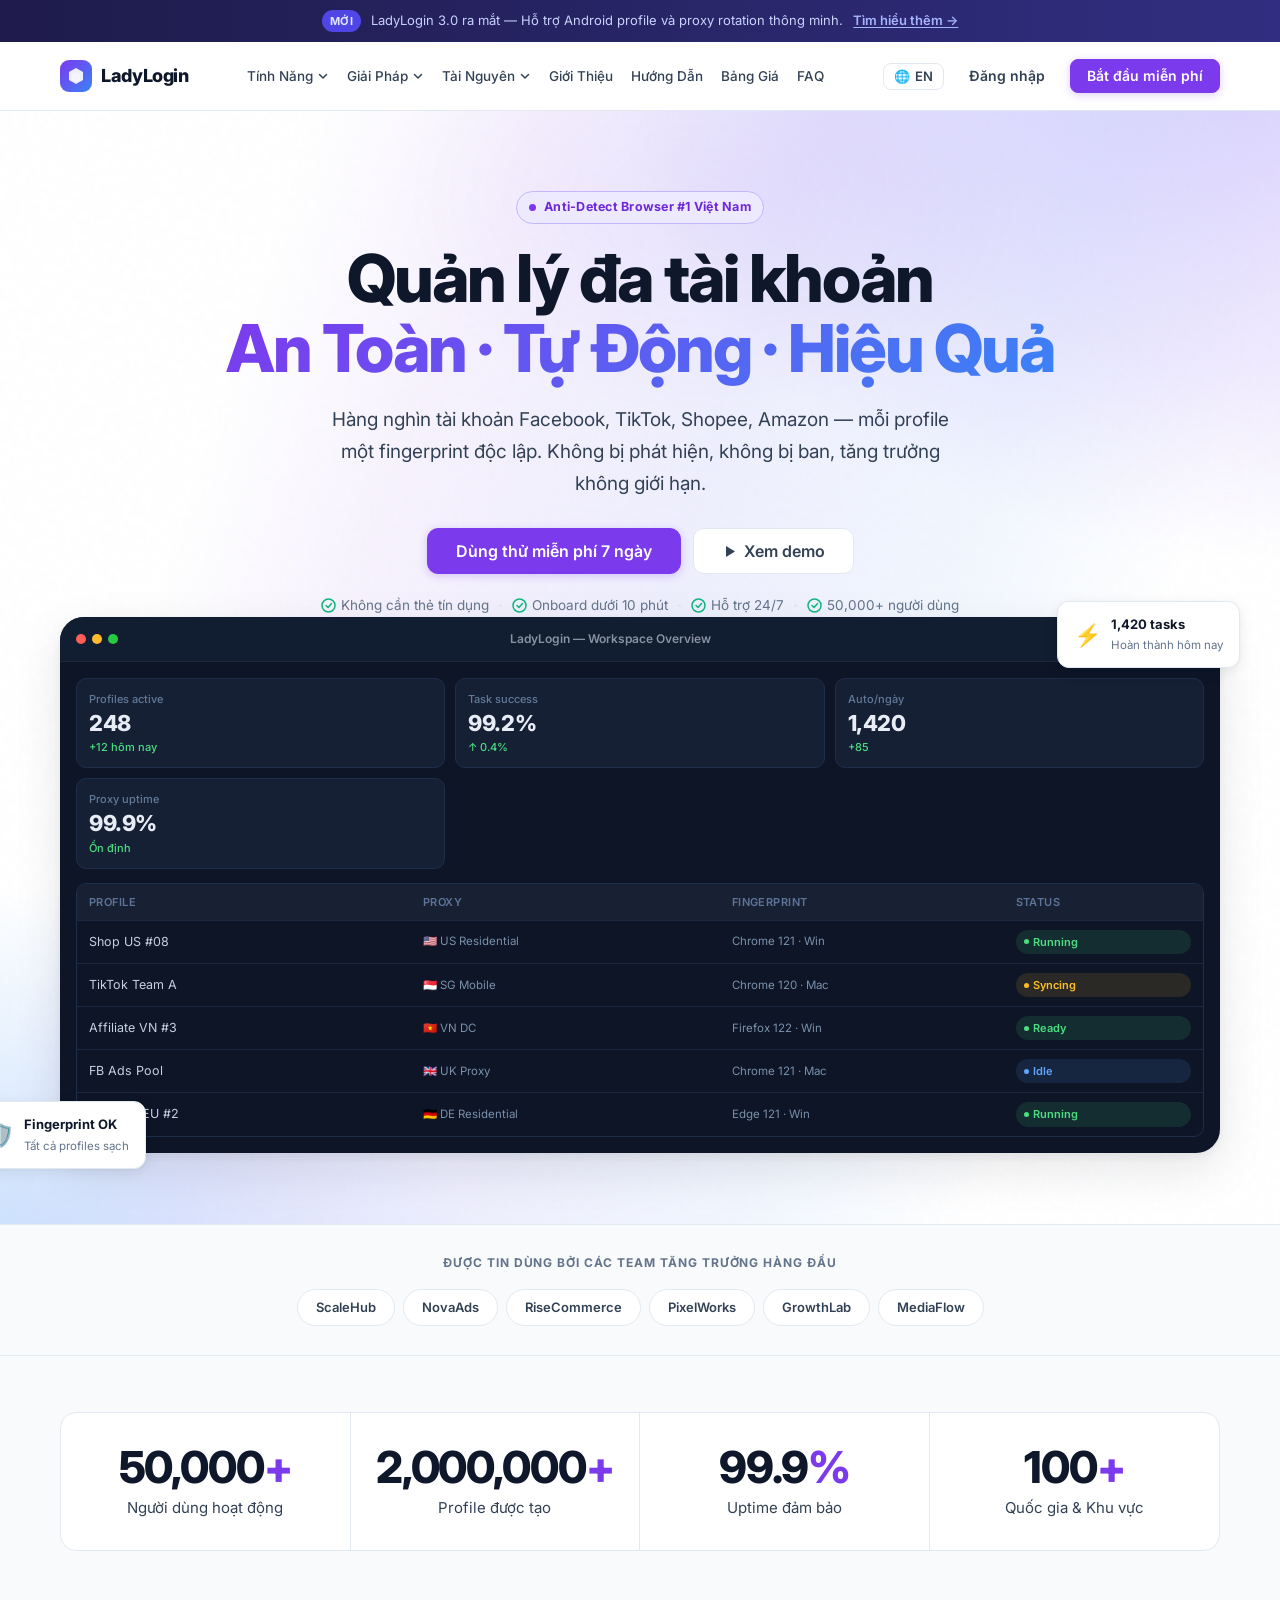
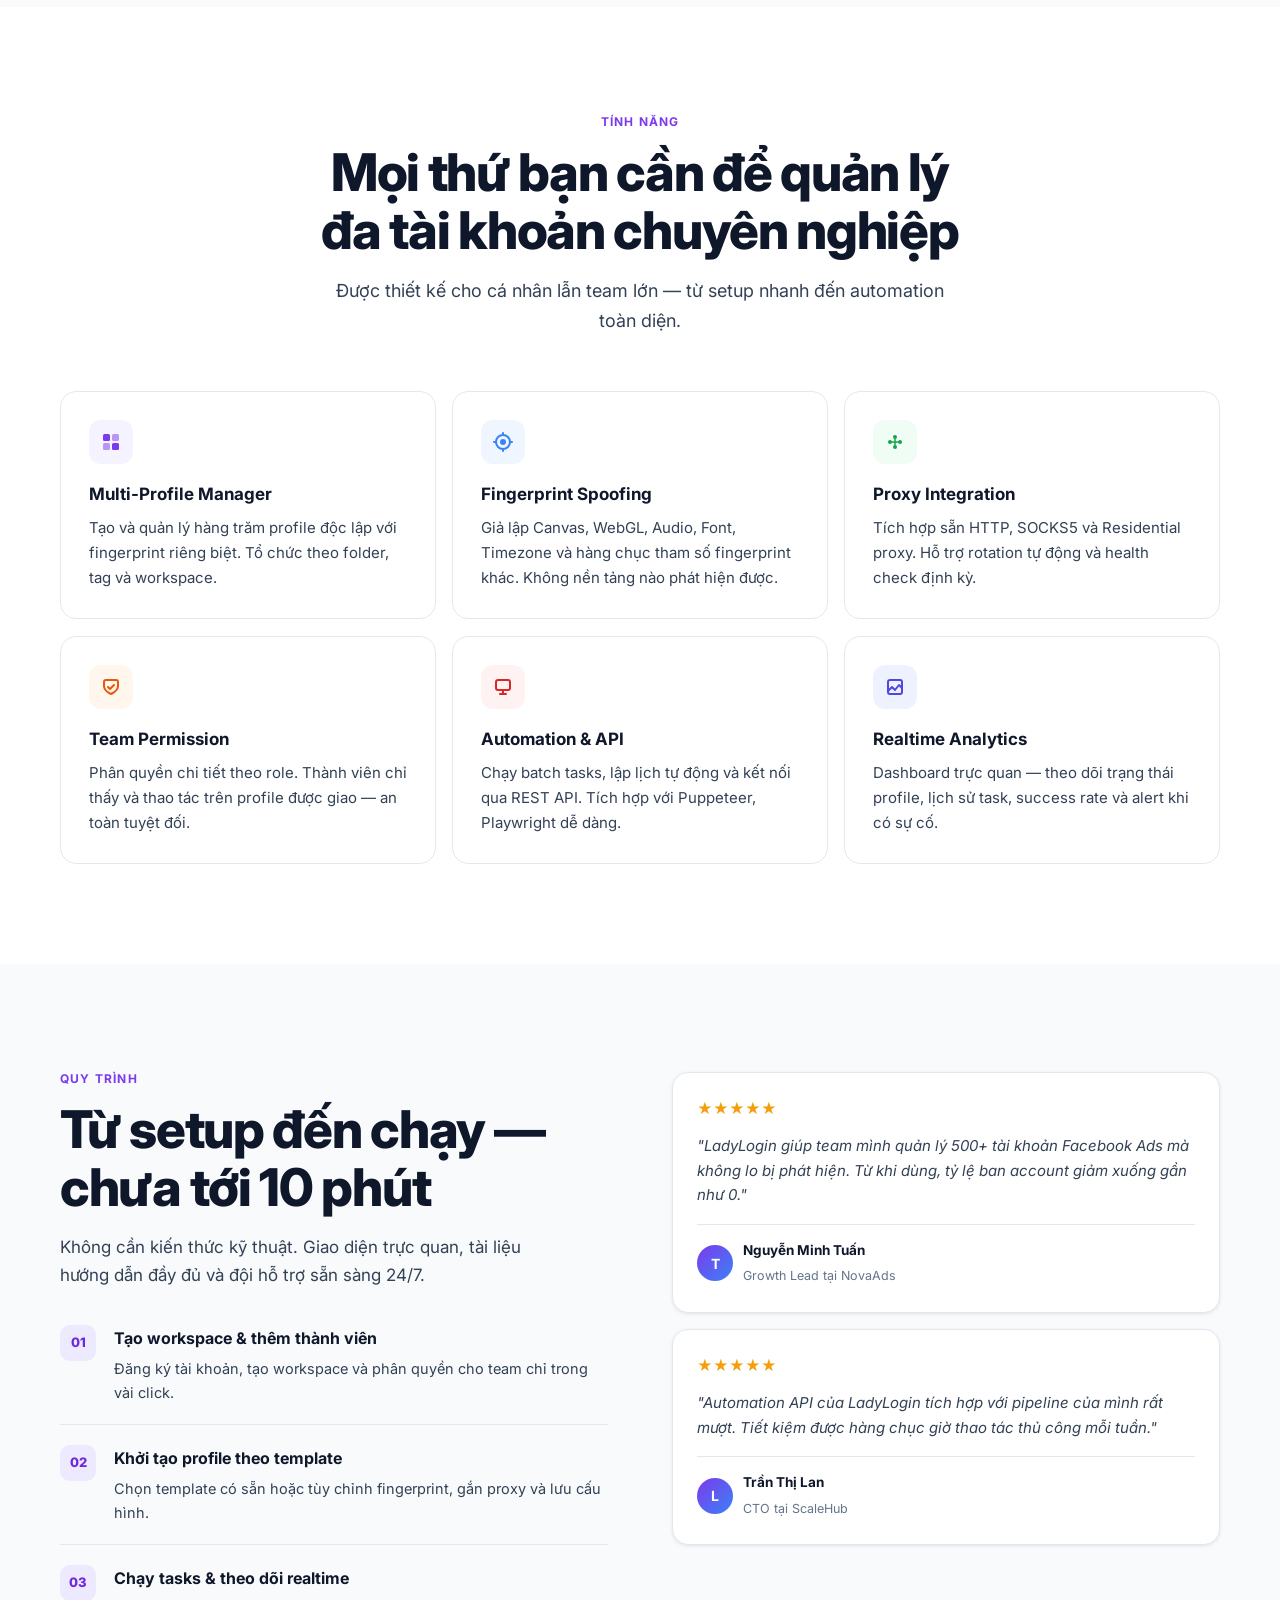
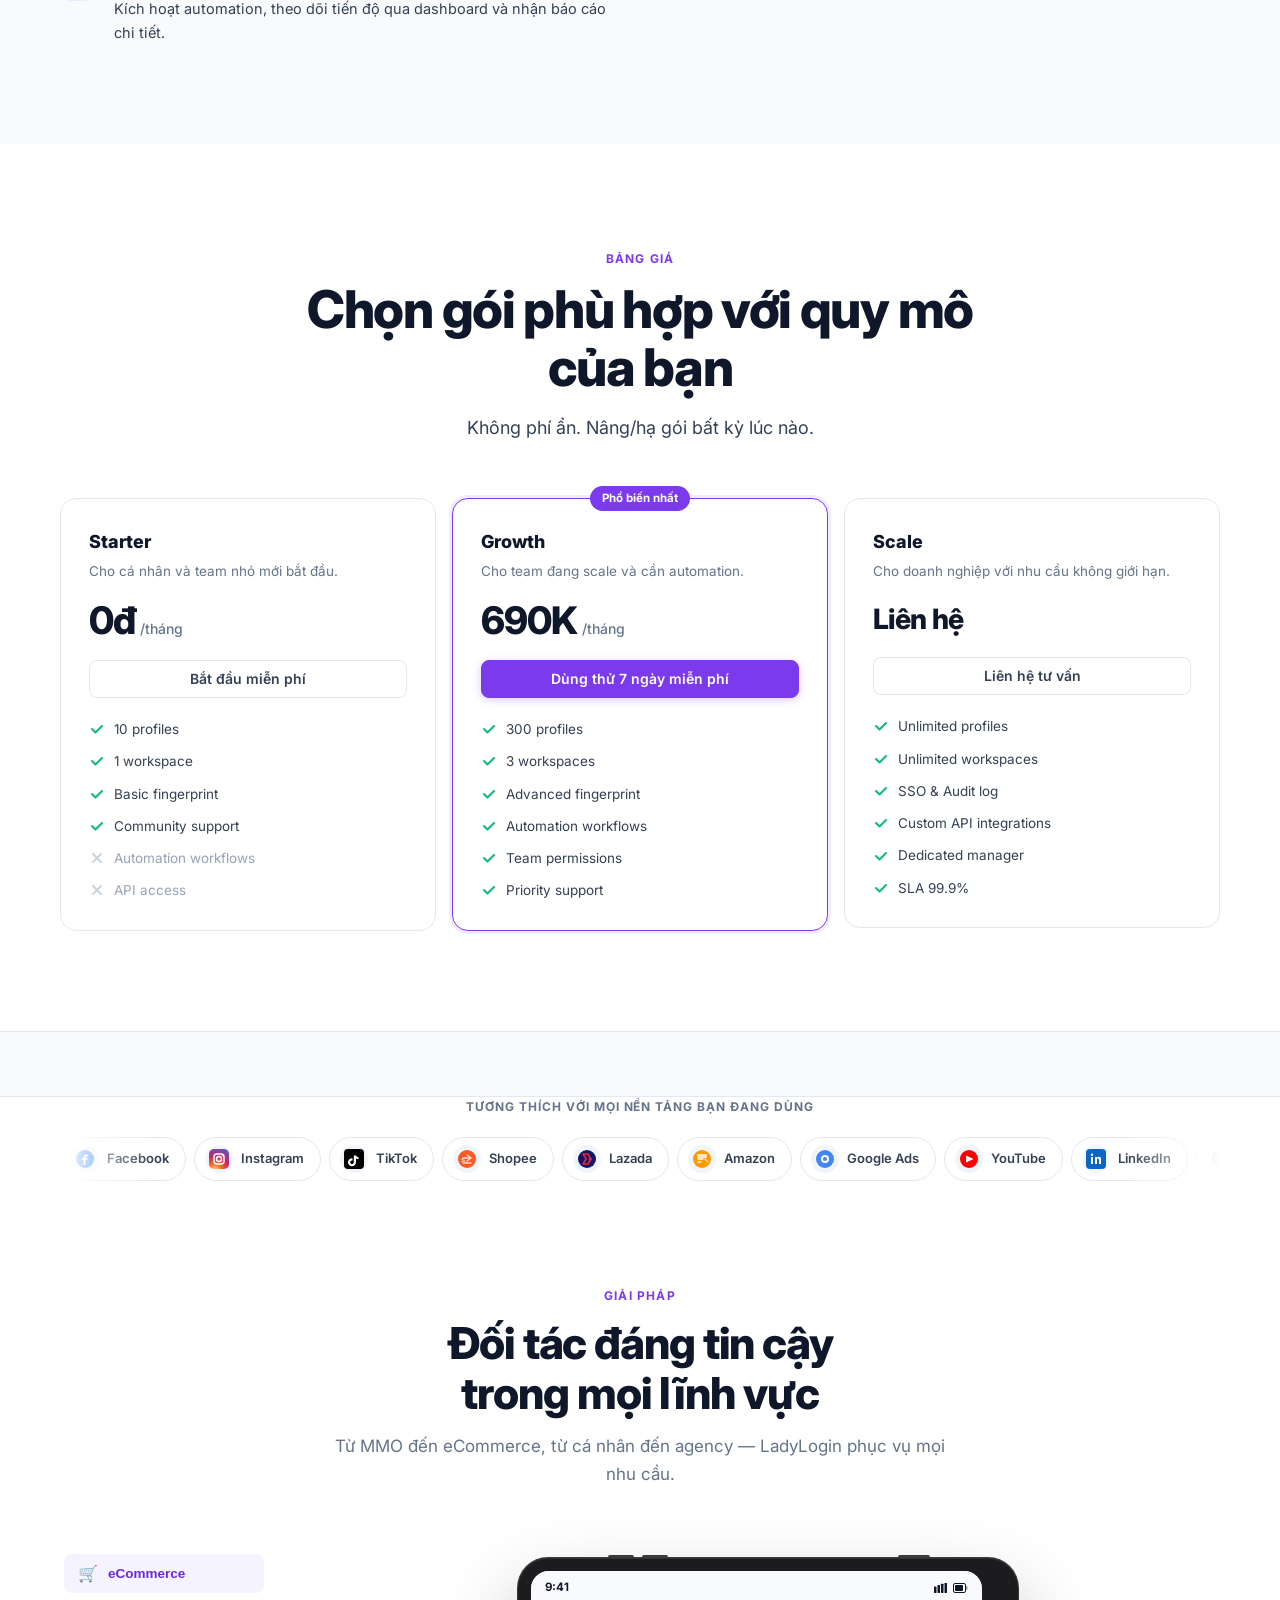
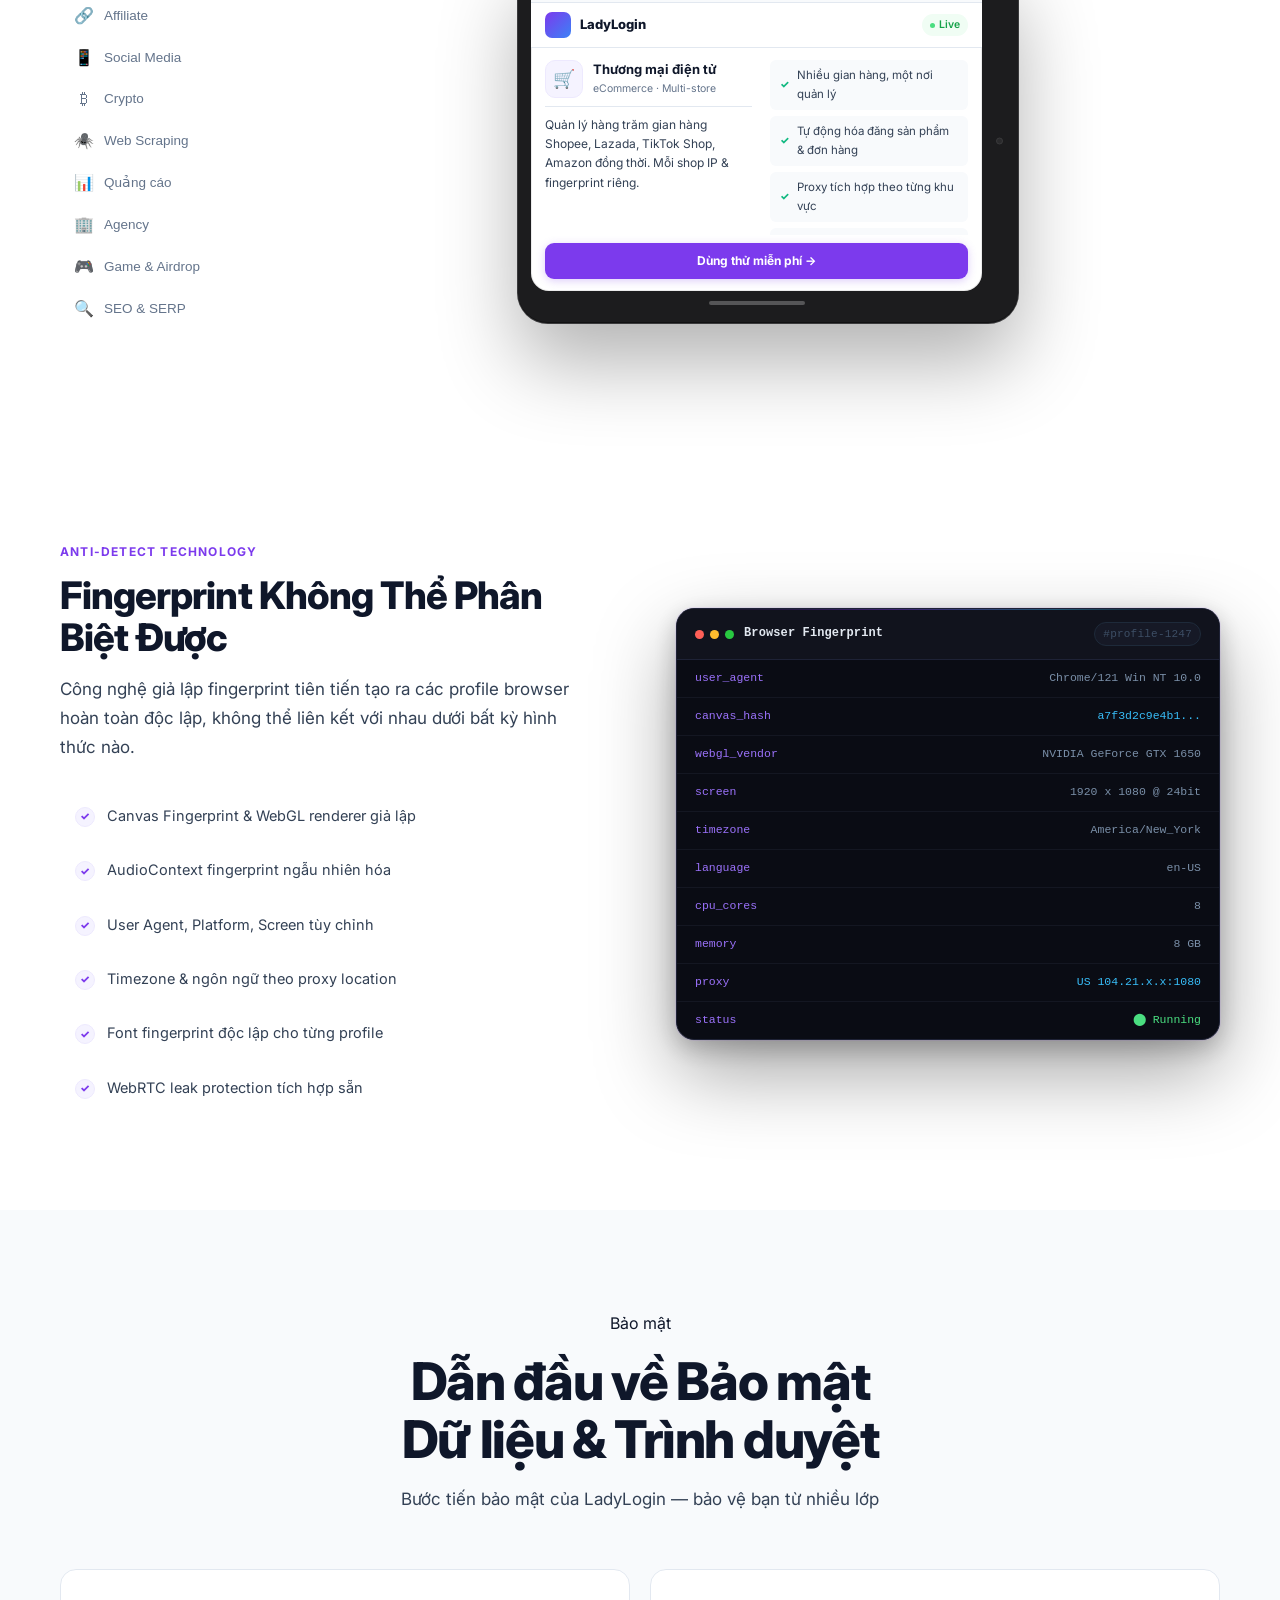
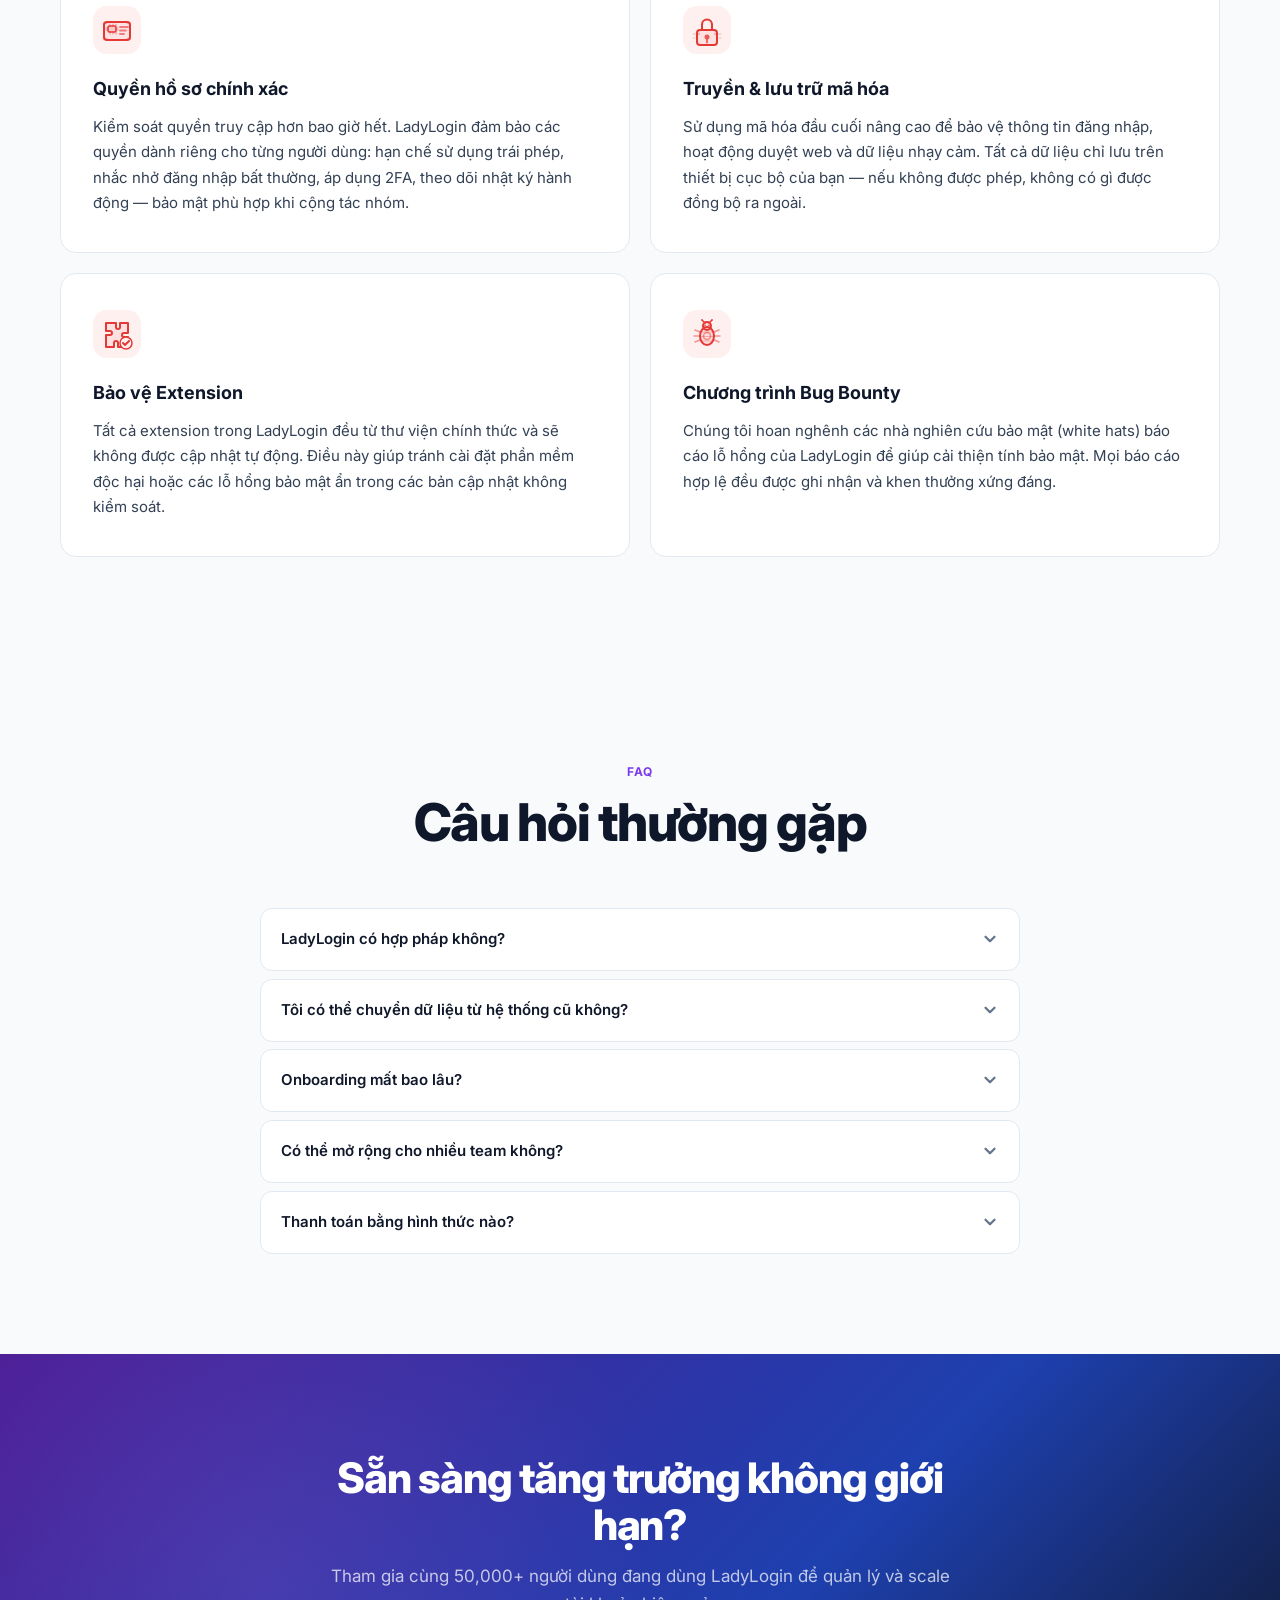
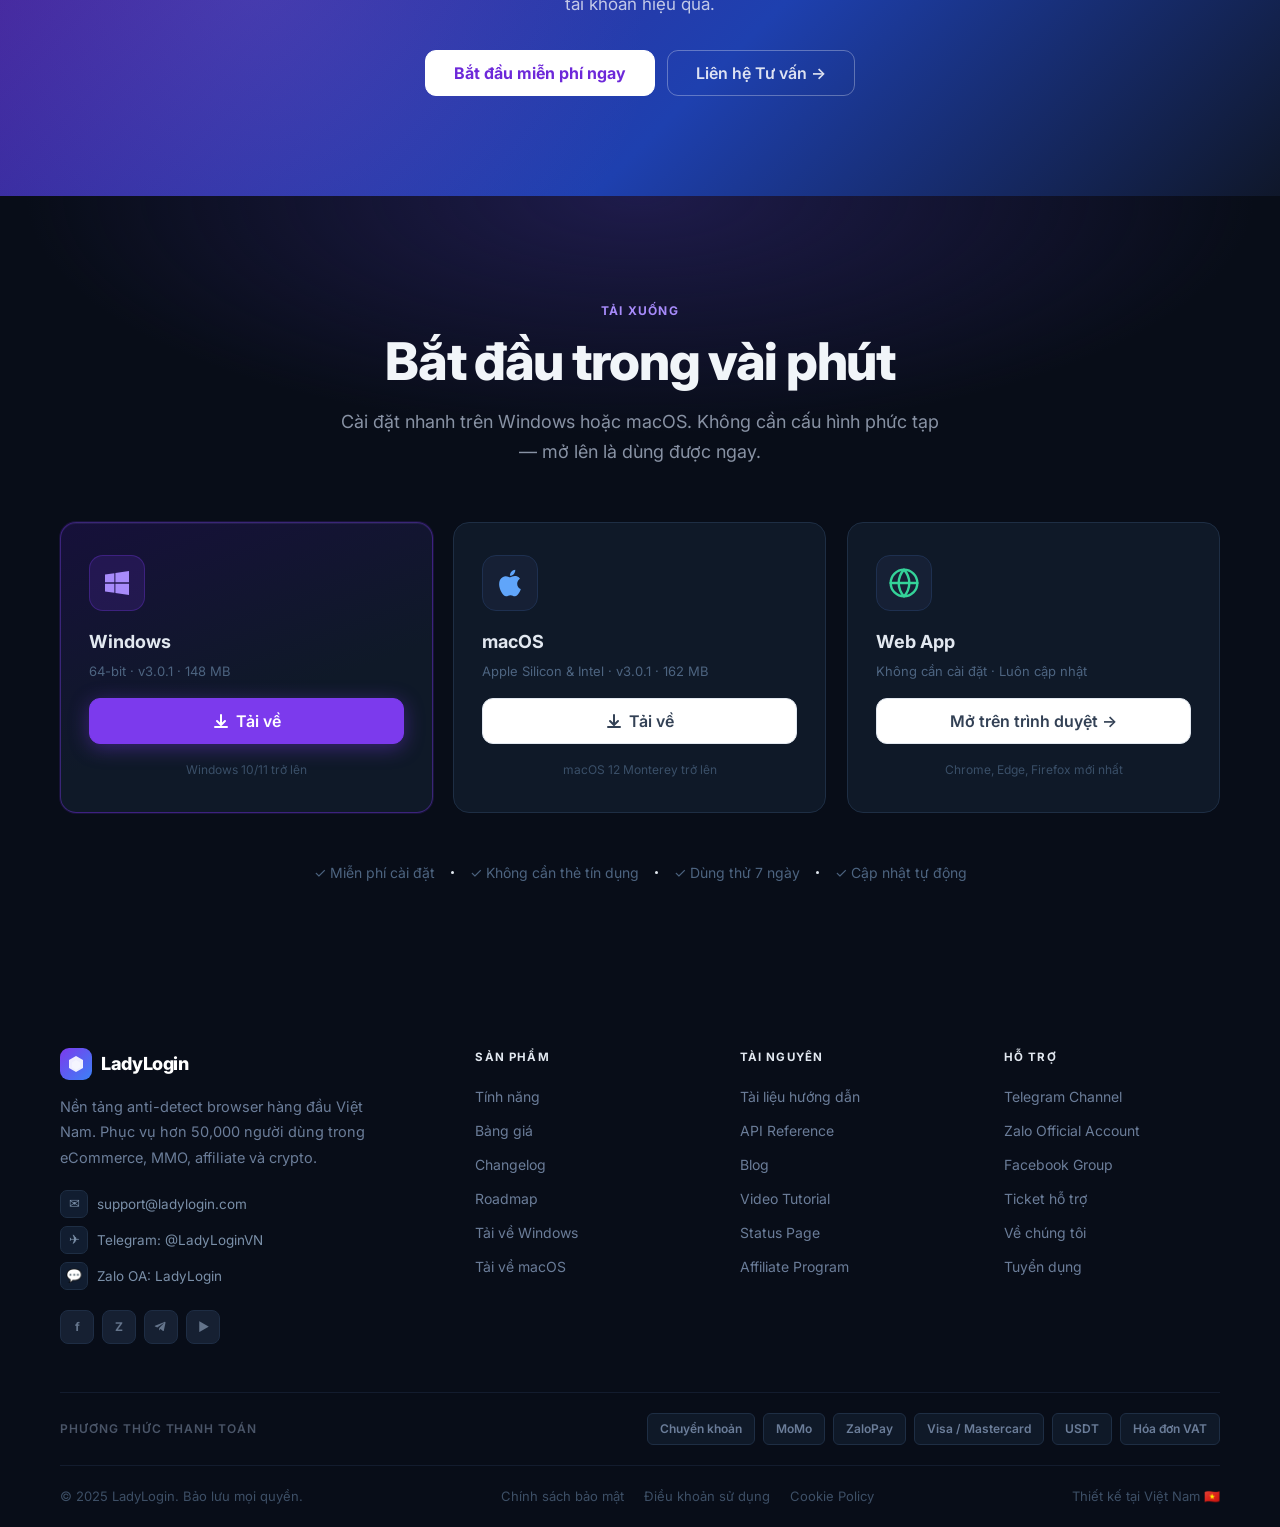
==== commit 2d9a26e6: "update2" ====
--- a/.vscode/index.html
+++ b/.vscode/index.html
@@ -1170,14 +1170,22 @@
   </footer>
 
   <script>
+    
     // ── Tab switching ─────────────────────────────────────────
     function switchTab(btn, panelId) {
       const next = document.getElementById(panelId);
-      if (!next || next.classList.contains("active")) return;
+      if (!next) return;
+      const isMobileCarousel = window.innerWidth <= 640;
+      if (!isMobileCarousel && next.classList.contains("active")) return;
       document.querySelectorAll(".uc-tab").forEach(t => t.classList.remove("active"));
       document.querySelectorAll(".ipad-panel").forEach(p => p.classList.remove("active"));
-      btn.classList.add("active");
-      requestAnimationFrame(() => next.classList.add("active"));
+      if (btn) btn.classList.add("active");
+      requestAnimationFrame(() => {
+        next.classList.add("active");
+        if (isMobileCarousel) {
+          next.scrollIntoView({ behavior: "smooth", block: "nearest", inline: "start" });
+        }
+      });
     }
 
     // ── Nav Dropdowns (hover desktop / click mobile) ──────────
--- a/.vscode/style.css
+++ b/.vscode/style.css
@@ -961,7 +961,7 @@
 
 .float-card-1 {
   bottom: -16px;
-  left: -24px;
+  left: -90px;
   animation: floatY 3s ease-in-out infinite;
 }
 
